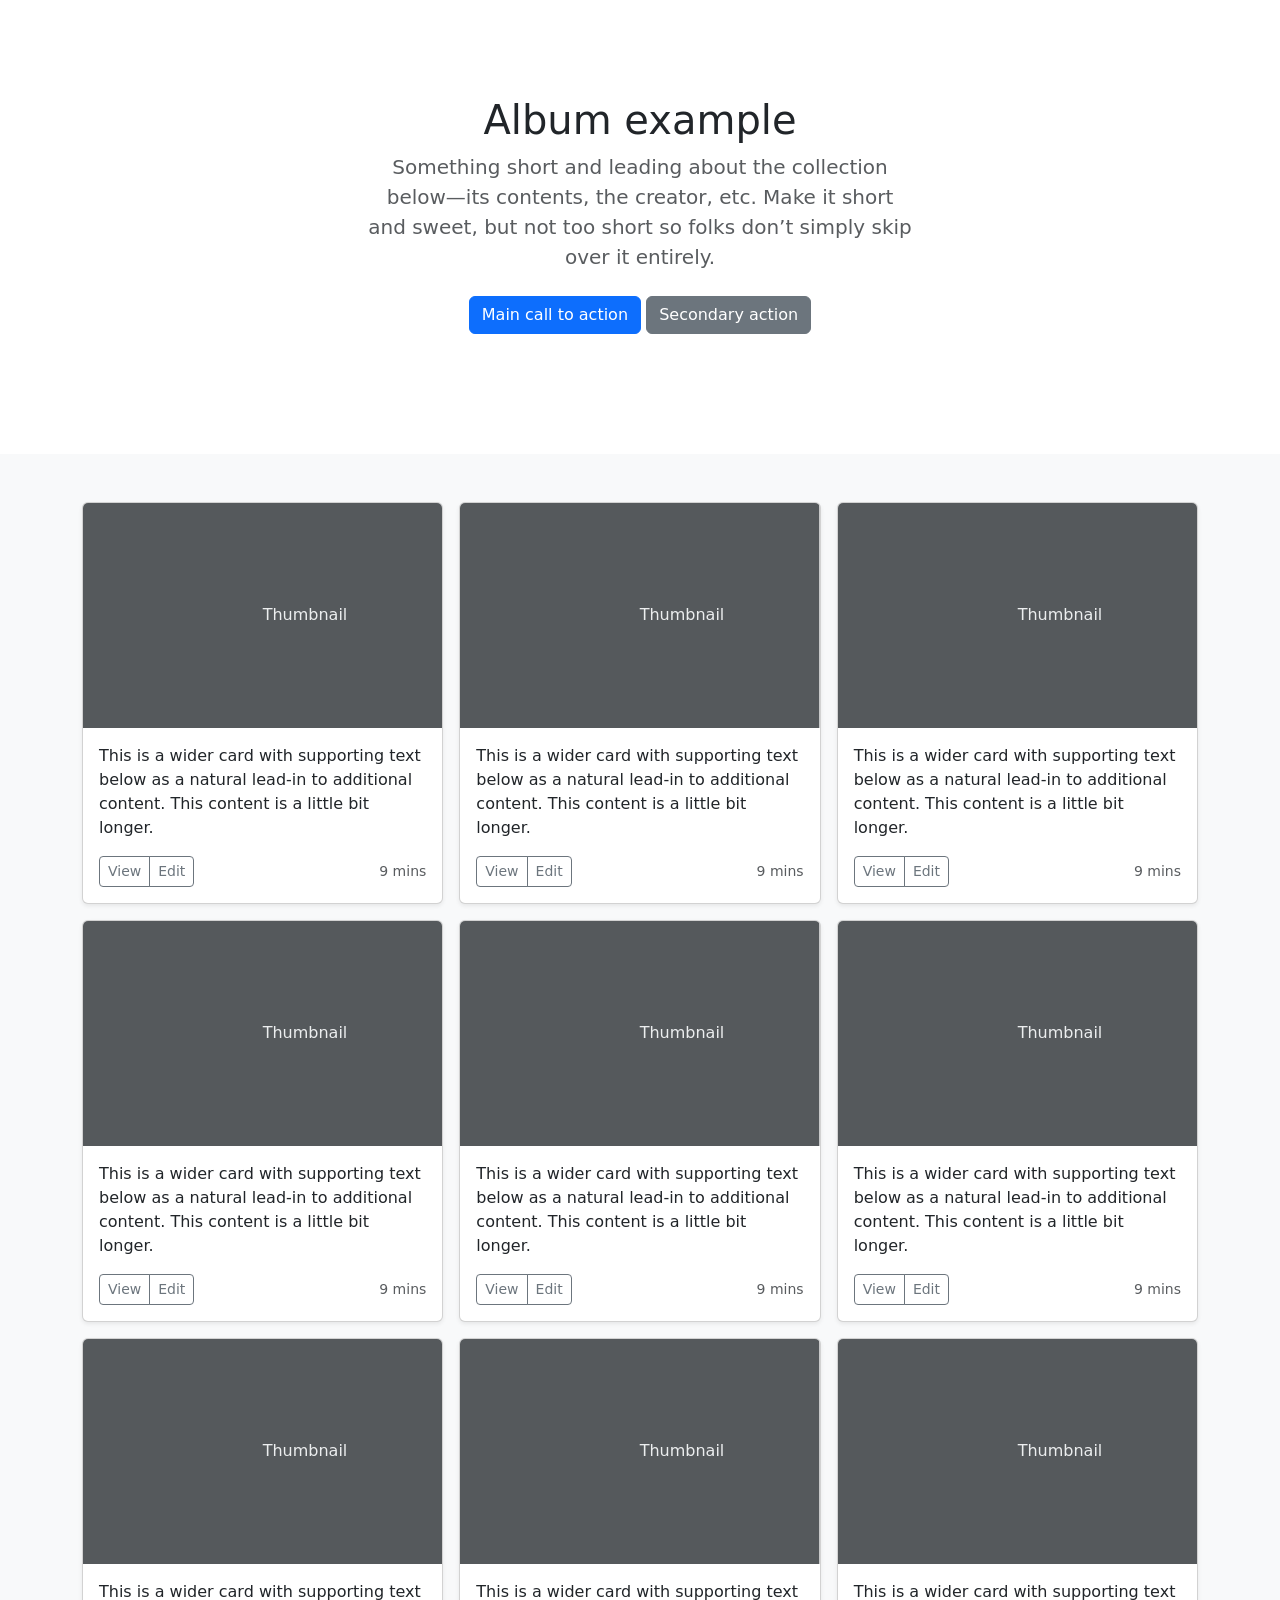
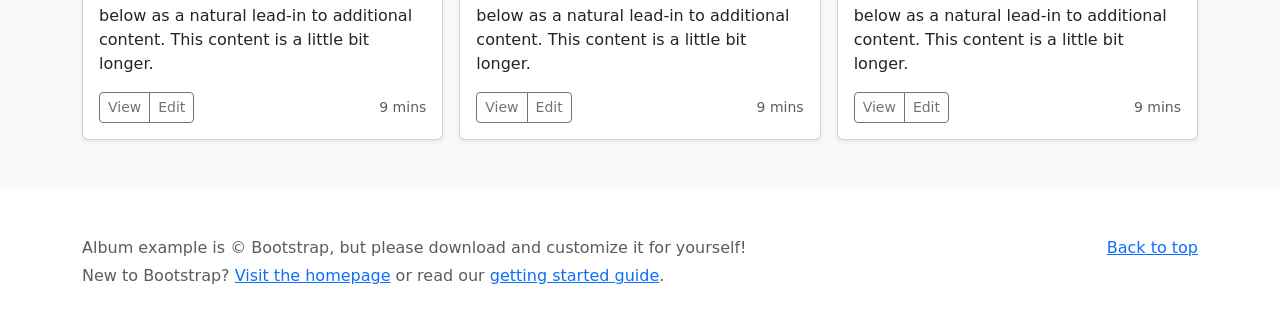
==== index.html @ 558415d6 "test bootstrap" ====
<!doctype html>
<html lang="jp">
  <head>
    <meta charset="utf-8">
    <meta name="viewport" content="width=device-width, initial-scale=1">
    <title>Bootstrap demo</title>
    <link href="https://cdn.jsdelivr.net/npm/bootstrap@5.3.3/dist/css/bootstrap.min.css" rel="stylesheet" integrity="sha384-QWTKZyjpPEjISv5WaRU9OFeRpok6YctnYmDr5pNlyT2bRjXh0JMhjY6hW+ALEwIH" crossorigin="anonymous">
  </head>
  <body>      
      <main>
      
        <section class="py-5 text-center container">
          <div class="row py-lg-5">
            <div class="col-lg-6 col-md-8 mx-auto">
              <h1 class="fw-light">Album example</h1>
              <p class="lead text-body-secondary">Something short and leading about the collection below—its contents, the creator, etc. Make it short and sweet, but not too short so folks don’t simply skip over it entirely.</p>
              <p>
                <a href="#" class="btn btn-primary my-2">Main call to action</a>
                <a href="#" class="btn btn-secondary my-2">Secondary action</a>
              </p>
            </div>
          </div>
        </section>
      
        <div class="album py-5 bg-body-tertiary">
          <div class="container">
      
            <div class="row row-cols-1 row-cols-sm-2 row-cols-md-3 g-3">
              <div class="col">
                <div class="card shadow-sm">
                  <svg class="bd-placeholder-img card-img-top" width="100%" height="225" xmlns="http://www.w3.org/2000/svg" role="img" aria-label="Placeholder: Thumbnail" preserveAspectRatio="xMidYMid slice" focusable="false"><title>Placeholder</title><rect width="100%" height="100%" fill="#55595c"/><text x="50%" y="50%" fill="#eceeef" dy=".3em">Thumbnail</text></svg>
                  <div class="card-body">
                    <p class="card-text">This is a wider card with supporting text below as a natural lead-in to additional content. This content is a little bit longer.</p>
                    <div class="d-flex justify-content-between align-items-center">
                      <div class="btn-group">
                        <button type="button" class="btn btn-sm btn-outline-secondary">View</button>
                        <button type="button" class="btn btn-sm btn-outline-secondary">Edit</button>
                      </div>
                      <small class="text-body-secondary">9 mins</small>
                    </div>
                  </div>
                </div>
              </div>
              <div class="col">
                <div class="card shadow-sm">
                  <svg class="bd-placeholder-img card-img-top" width="100%" height="225" xmlns="http://www.w3.org/2000/svg" role="img" aria-label="Placeholder: Thumbnail" preserveAspectRatio="xMidYMid slice" focusable="false"><title>Placeholder</title><rect width="100%" height="100%" fill="#55595c"/><text x="50%" y="50%" fill="#eceeef" dy=".3em">Thumbnail</text></svg>
                  <div class="card-body">
                    <p class="card-text">This is a wider card with supporting text below as a natural lead-in to additional content. This content is a little bit longer.</p>
                    <div class="d-flex justify-content-between align-items-center">
                      <div class="btn-group">
                        <button type="button" class="btn btn-sm btn-outline-secondary">View</button>
                        <button type="button" class="btn btn-sm btn-outline-secondary">Edit</button>
                      </div>
                      <small class="text-body-secondary">9 mins</small>
                    </div>
                  </div>
                </div>
              </div>
              <div class="col">
                <div class="card shadow-sm">
                  <svg class="bd-placeholder-img card-img-top" width="100%" height="225" xmlns="http://www.w3.org/2000/svg" role="img" aria-label="Placeholder: Thumbnail" preserveAspectRatio="xMidYMid slice" focusable="false"><title>Placeholder</title><rect width="100%" height="100%" fill="#55595c"/><text x="50%" y="50%" fill="#eceeef" dy=".3em">Thumbnail</text></svg>
                  <div class="card-body">
                    <p class="card-text">This is a wider card with supporting text below as a natural lead-in to additional content. This content is a little bit longer.</p>
                    <div class="d-flex justify-content-between align-items-center">
                      <div class="btn-group">
                        <button type="button" class="btn btn-sm btn-outline-secondary">View</button>
                        <button type="button" class="btn btn-sm btn-outline-secondary">Edit</button>
                      </div>
                      <small class="text-body-secondary">9 mins</small>
                    </div>
                  </div>
                </div>
              </div>
      
              <div class="col">
                <div class="card shadow-sm">
                  <svg class="bd-placeholder-img card-img-top" width="100%" height="225" xmlns="http://www.w3.org/2000/svg" role="img" aria-label="Placeholder: Thumbnail" preserveAspectRatio="xMidYMid slice" focusable="false"><title>Placeholder</title><rect width="100%" height="100%" fill="#55595c"/><text x="50%" y="50%" fill="#eceeef" dy=".3em">Thumbnail</text></svg>
                  <div class="card-body">
                    <p class="card-text">This is a wider card with supporting text below as a natural lead-in to additional content. This content is a little bit longer.</p>
                    <div class="d-flex justify-content-between align-items-center">
                      <div class="btn-group">
                        <button type="button" class="btn btn-sm btn-outline-secondary">View</button>
                        <button type="button" class="btn btn-sm btn-outline-secondary">Edit</button>
                      </div>
                      <small class="text-body-secondary">9 mins</small>
                    </div>
                  </div>
                </div>
              </div>
              <div class="col">
                <div class="card shadow-sm">
                  <svg class="bd-placeholder-img card-img-top" width="100%" height="225" xmlns="http://www.w3.org/2000/svg" role="img" aria-label="Placeholder: Thumbnail" preserveAspectRatio="xMidYMid slice" focusable="false"><title>Placeholder</title><rect width="100%" height="100%" fill="#55595c"/><text x="50%" y="50%" fill="#eceeef" dy=".3em">Thumbnail</text></svg>
                  <div class="card-body">
                    <p class="card-text">This is a wider card with supporting text below as a natural lead-in to additional content. This content is a little bit longer.</p>
                    <div class="d-flex justify-content-between align-items-center">
                      <div class="btn-group">
                        <button type="button" class="btn btn-sm btn-outline-secondary">View</button>
                        <button type="button" class="btn btn-sm btn-outline-secondary">Edit</button>
                      </div>
                      <small class="text-body-secondary">9 mins</small>
                    </div>
                  </div>
                </div>
              </div>
              <div class="col">
                <div class="card shadow-sm">
                  <svg class="bd-placeholder-img card-img-top" width="100%" height="225" xmlns="http://www.w3.org/2000/svg" role="img" aria-label="Placeholder: Thumbnail" preserveAspectRatio="xMidYMid slice" focusable="false"><title>Placeholder</title><rect width="100%" height="100%" fill="#55595c"/><text x="50%" y="50%" fill="#eceeef" dy=".3em">Thumbnail</text></svg>
                  <div class="card-body">
                    <p class="card-text">This is a wider card with supporting text below as a natural lead-in to additional content. This content is a little bit longer.</p>
                    <div class="d-flex justify-content-between align-items-center">
                      <div class="btn-group">
                        <button type="button" class="btn btn-sm btn-outline-secondary">View</button>
                        <button type="button" class="btn btn-sm btn-outline-secondary">Edit</button>
                      </div>
                      <small class="text-body-secondary">9 mins</small>
                    </div>
                  </div>
                </div>
              </div>
      
              <div class="col">
                <div class="card shadow-sm">
                  <svg class="bd-placeholder-img card-img-top" width="100%" height="225" xmlns="http://www.w3.org/2000/svg" role="img" aria-label="Placeholder: Thumbnail" preserveAspectRatio="xMidYMid slice" focusable="false"><title>Placeholder</title><rect width="100%" height="100%" fill="#55595c"/><text x="50%" y="50%" fill="#eceeef" dy=".3em">Thumbnail</text></svg>
                  <div class="card-body">
                    <p class="card-text">This is a wider card with supporting text below as a natural lead-in to additional content. This content is a little bit longer.</p>
                    <div class="d-flex justify-content-between align-items-center">
                      <div class="btn-group">
                        <button type="button" class="btn btn-sm btn-outline-secondary">View</button>
                        <button type="button" class="btn btn-sm btn-outline-secondary">Edit</button>
                      </div>
                      <small class="text-body-secondary">9 mins</small>
                    </div>
                  </div>
                </div>
              </div>
              <div class="col">
                <div class="card shadow-sm">
                  <svg class="bd-placeholder-img card-img-top" width="100%" height="225" xmlns="http://www.w3.org/2000/svg" role="img" aria-label="Placeholder: Thumbnail" preserveAspectRatio="xMidYMid slice" focusable="false"><title>Placeholder</title><rect width="100%" height="100%" fill="#55595c"/><text x="50%" y="50%" fill="#eceeef" dy=".3em">Thumbnail</text></svg>
                  <div class="card-body">
                    <p class="card-text">This is a wider card with supporting text below as a natural lead-in to additional content. This content is a little bit longer.</p>
                    <div class="d-flex justify-content-between align-items-center">
                      <div class="btn-group">
                        <button type="button" class="btn btn-sm btn-outline-secondary">View</button>
                        <button type="button" class="btn btn-sm btn-outline-secondary">Edit</button>
                      </div>
                      <small class="text-body-secondary">9 mins</small>
                    </div>
                  </div>
                </div>
              </div>
              <div class="col">
                <div class="card shadow-sm">
                  <svg class="bd-placeholder-img card-img-top" width="100%" height="225" xmlns="http://www.w3.org/2000/svg" role="img" aria-label="Placeholder: Thumbnail" preserveAspectRatio="xMidYMid slice" focusable="false"><title>Placeholder</title><rect width="100%" height="100%" fill="#55595c"/><text x="50%" y="50%" fill="#eceeef" dy=".3em">Thumbnail</text></svg>
                  <div class="card-body">
                    <p class="card-text">This is a wider card with supporting text below as a natural lead-in to additional content. This content is a little bit longer.</p>
                    <div class="d-flex justify-content-between align-items-center">
                      <div class="btn-group">
                        <button type="button" class="btn btn-sm btn-outline-secondary">View</button>
                        <button type="button" class="btn btn-sm btn-outline-secondary">Edit</button>
                      </div>
                      <small class="text-body-secondary">9 mins</small>
                    </div>
                  </div>
                </div>
              </div>
            </div>
          </div>
        </div>
      
      </main>
      
      <footer class="text-body-secondary py-5">
        <div class="container">
          <p class="float-end mb-1">
            <a href="#">Back to top</a>
          </p>
          <p class="mb-1">Album example is &copy; Bootstrap, but please download and customize it for yourself!</p>
          <p class="mb-0">New to Bootstrap? <a href="/">Visit the homepage</a> or read our <a href="/docs/5.3/getting-started/introduction/">getting started guide</a>.</p>
        </div>
      </footer>
      <script src="/docs/5.3/dist/js/bootstrap.bundle.min.js" integrity="sha384-YvpcrYf0tY3lHB60NNkmXc5s9fDVZLESaAA55NDzOxhy9GkcIdslK1eN7N6jIeHz" crossorigin="anonymous"></script>

    </body>
</html>
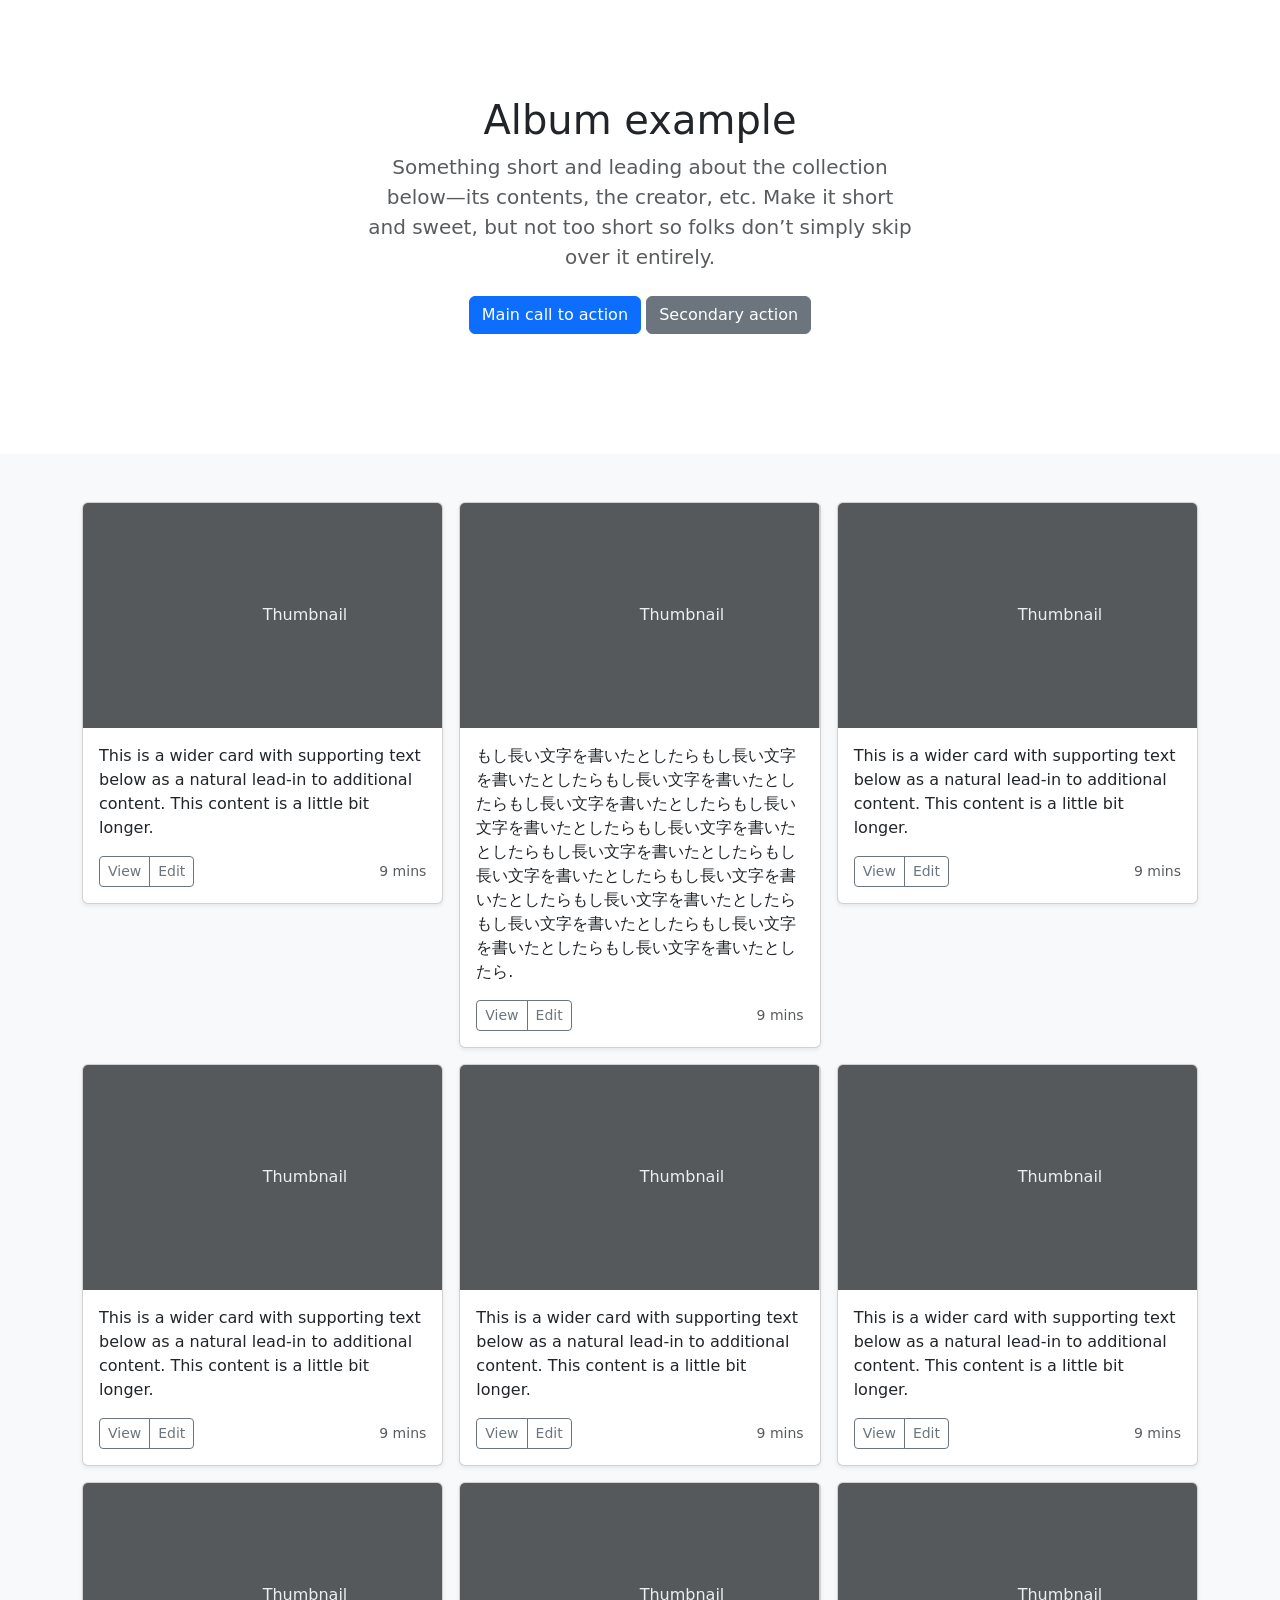
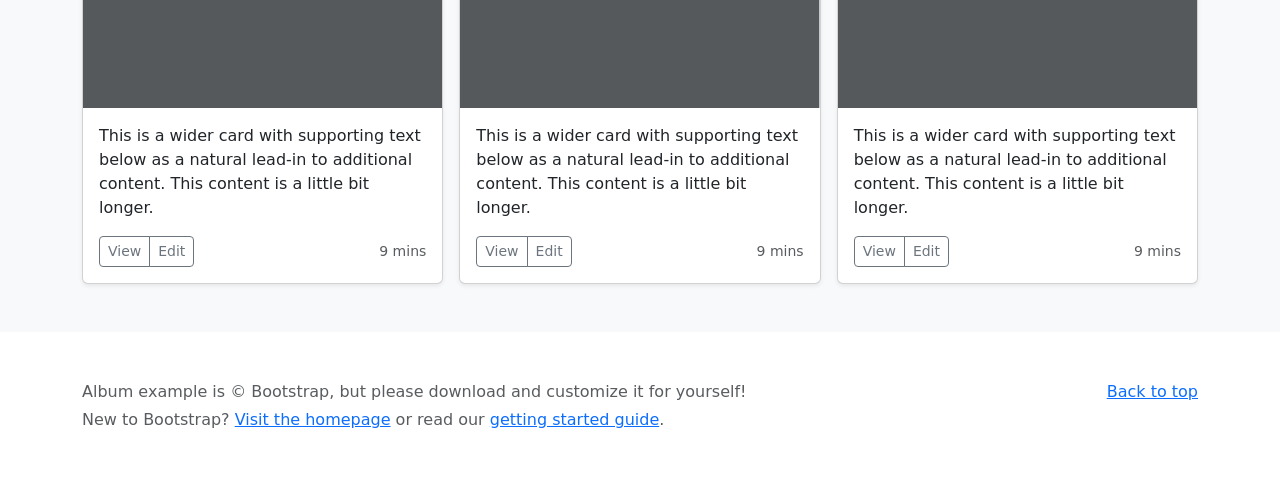
==== commit d887b59e: "test bootstrap" ====
--- a/index.html
+++ b/index.html
@@ -45,7 +45,7 @@
                 <div class="card shadow-sm">
                   <svg class="bd-placeholder-img card-img-top" width="100%" height="225" xmlns="http://www.w3.org/2000/svg" role="img" aria-label="Placeholder: Thumbnail" preserveAspectRatio="xMidYMid slice" focusable="false"><title>Placeholder</title><rect width="100%" height="100%" fill="#55595c"/><text x="50%" y="50%" fill="#eceeef" dy=".3em">Thumbnail</text></svg>
                   <div class="card-body">
-                    <p class="card-text">This is a wider card with supporting text below as a natural lead-in to additional content. This content is a little bit longer.</p>
+                    <p class="card-text">もし長い文字を書いたとしたらもし長い文字を書いたとしたらもし長い文字を書いたとしたらもし長い文字を書いたとしたらもし長い文字を書いたとしたらもし長い文字を書いたとしたらもし長い文字を書いたとしたらもし長い文字を書いたとしたらもし長い文字を書いたとしたらもし長い文字を書いたとしたらもし長い文字を書いたとしたらもし長い文字を書いたとしたらもし長い文字を書いたとしたら.</p>
                     <div class="d-flex justify-content-between align-items-center">
                       <div class="btn-group">
                         <button type="button" class="btn btn-sm btn-outline-secondary">View</button>
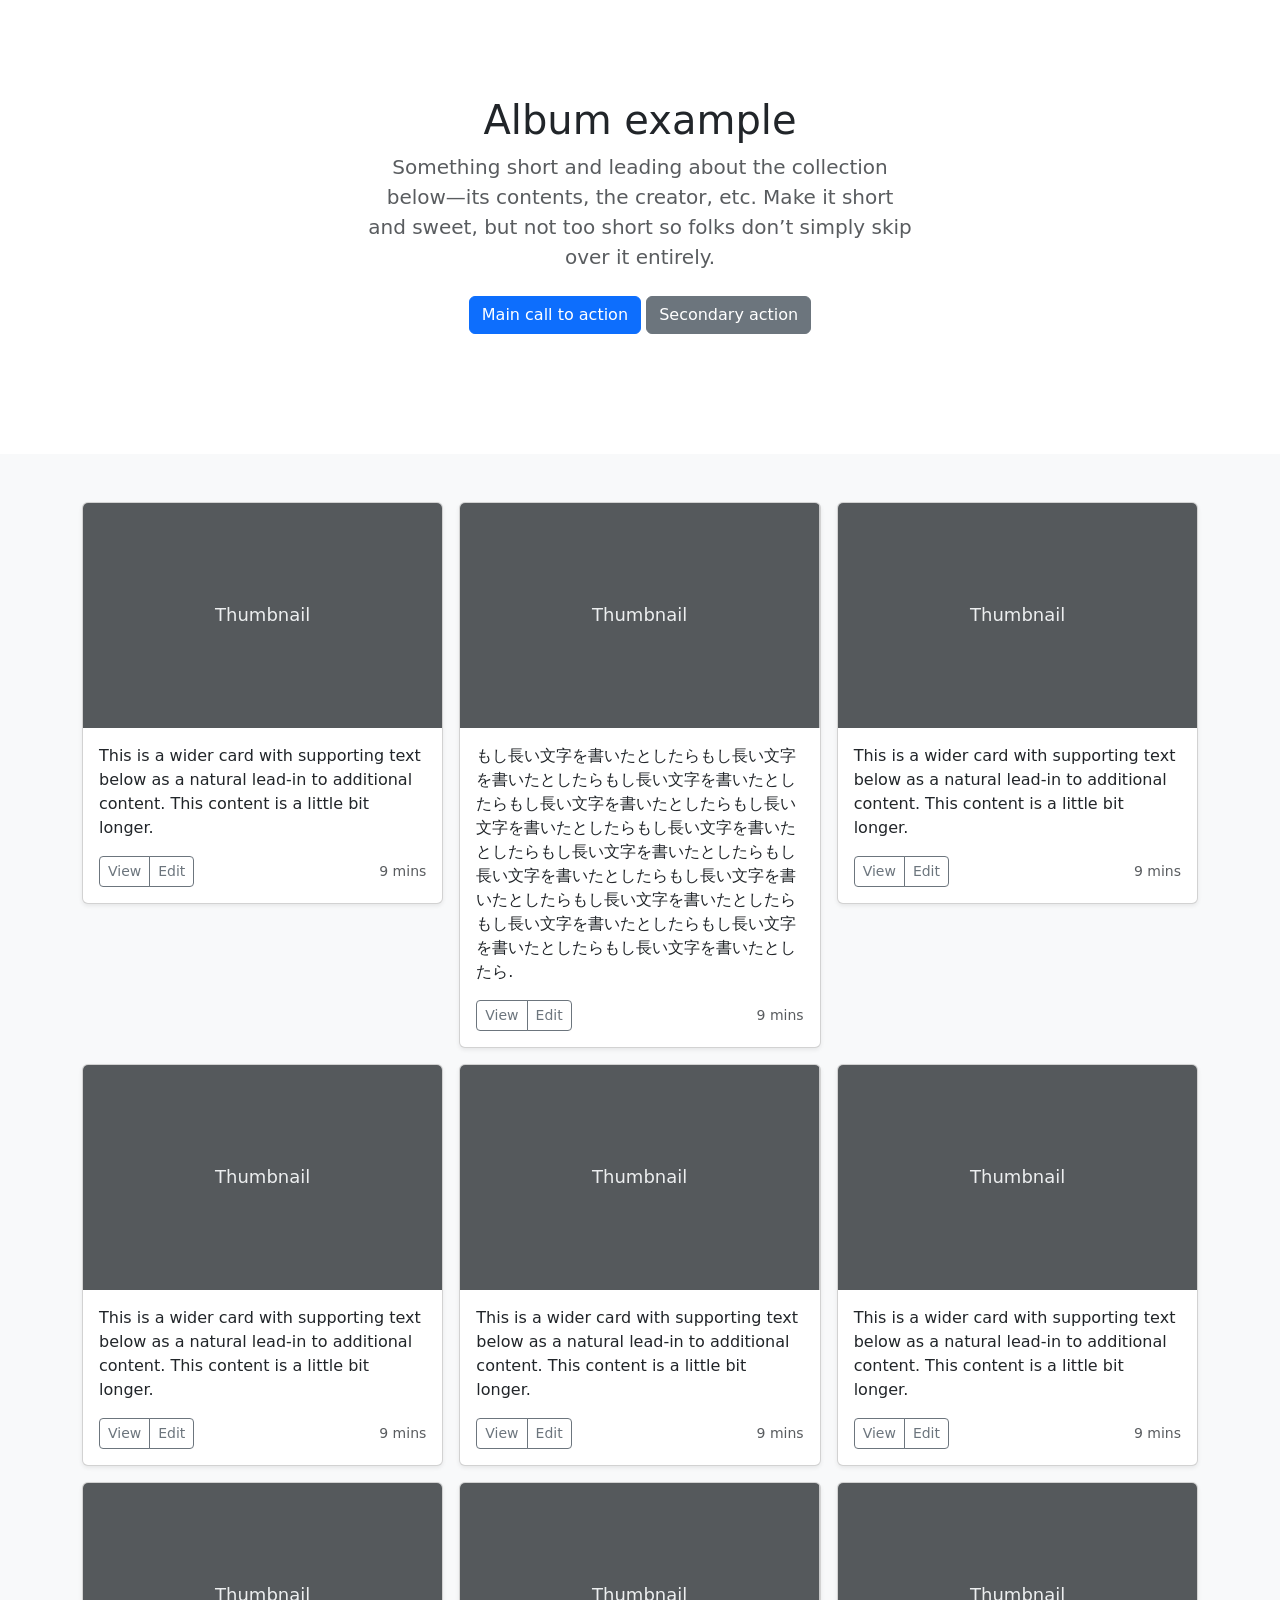
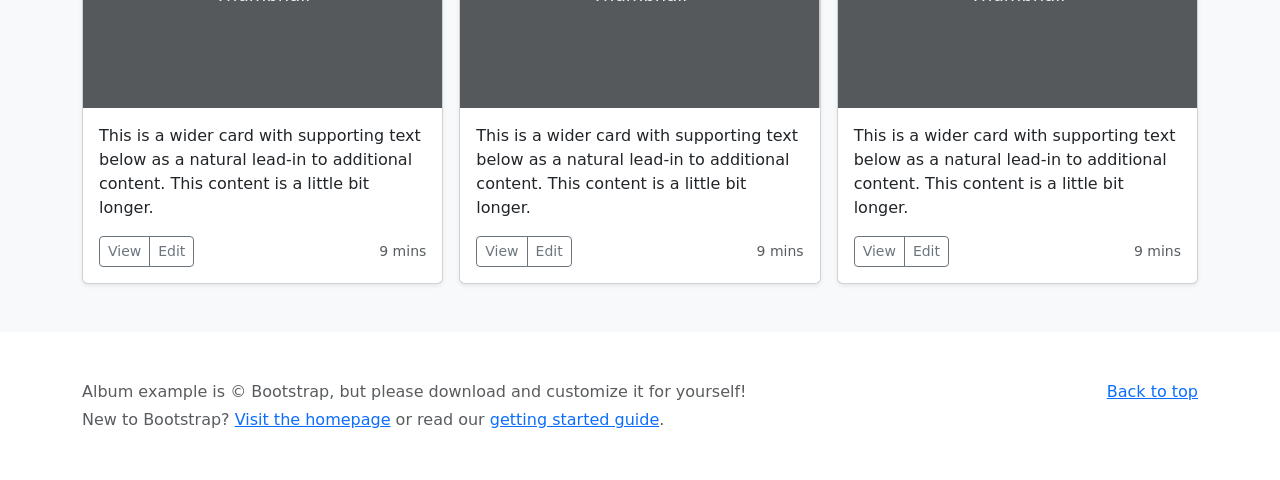
==== commit e13ac139: "test bootstrap" ====
--- a/index.html
+++ b/index.html
@@ -6,6 +6,21 @@
     <title>Bootstrap demo</title>
     <link href="https://cdn.jsdelivr.net/npm/bootstrap@5.3.3/dist/css/bootstrap.min.css" rel="stylesheet" integrity="sha384-QWTKZyjpPEjISv5WaRU9OFeRpok6YctnYmDr5pNlyT2bRjXh0JMhjY6hW+ALEwIH" crossorigin="anonymous">
   </head>
+  <style>
+    .bd-placeholder-img {
+      font-size: 1.125rem;
+      text-anchor: middle;
+      -webkit-user-select: none;
+      -moz-user-select: none;
+      user-select: none;
+    }
+
+    @media (min-width: 768px) {
+      .bd-placeholder-img-lg {
+        font-size: 3.5rem;
+      }
+    }
+  </style>
   <body>      
       <main>
       
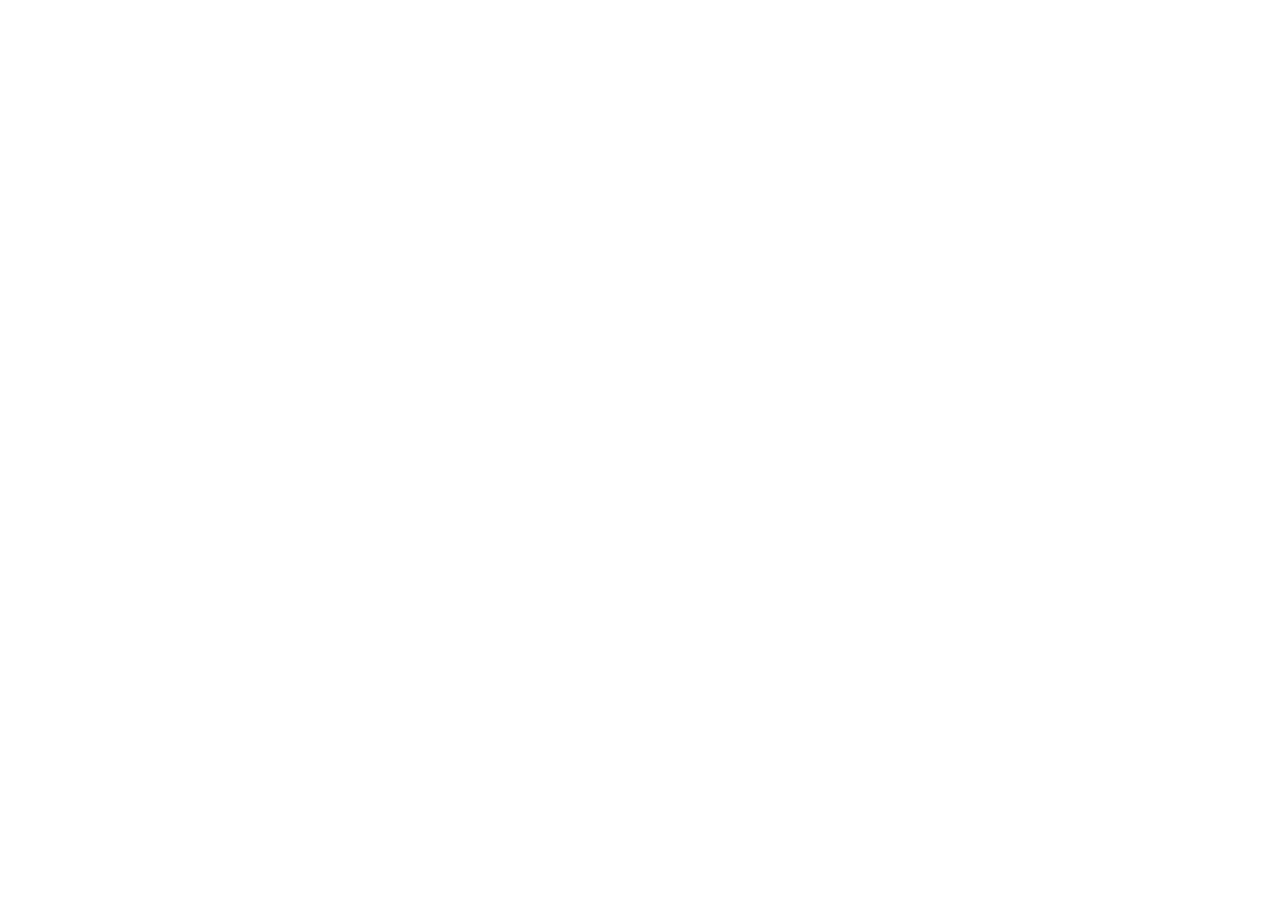
==== commit 33c1cc05: "test MDWiki" ====
--- a/index.html
+++ b/index.html
@@ -1,199 +1,239 @@
-<!doctype html>
-<html lang="jp">
-  <head>
-    <meta charset="utf-8">
-    <meta name="viewport" content="width=device-width, initial-scale=1">
-    <title>Bootstrap demo</title>
-    <link href="https://cdn.jsdelivr.net/npm/bootstrap@5.3.3/dist/css/bootstrap.min.css" rel="stylesheet" integrity="sha384-QWTKZyjpPEjISv5WaRU9OFeRpok6YctnYmDr5pNlyT2bRjXh0JMhjY6hW+ALEwIH" crossorigin="anonymous">
-  </head>
-  <style>
-    .bd-placeholder-img {
-      font-size: 1.125rem;
-      text-anchor: middle;
-      -webkit-user-select: none;
-      -moz-user-select: none;
-      user-select: none;
-    }
-
+<!DOCTYPE html>
+<html>
+<!--
+   This is MDwiki v0.7.0
+   (C) 2013 by Timo Dörr and contributors. This software is licensed
+   under the terms of the GNU GPLv3 with additional terms applied.
+   See https://github.com/Dynalon/mdwiki/blob/master/LICENSE.txt for more detail.
+   See http://github.com/Dynalon/mdwiki for a copy of the source code.
+-->
+<head>
+    <title>MDwiki</title>
+    <meta name="viewport" content="width=device-width, initial-scale=1.0">
+    <meta name="fragment" content="!">
+    <link rel="shortcut icon" type="image/x-icon" href="favicon.png" />
+    <meta charset="UTF-8">
+    <style type="text/css">
+    /* hide the main content while we assemble everything */
+    .md-hidden-load { display: none; }
+
+    .anchor-highlight {
+        font-size: 0.7em;
+        margin-left: 0.25em;
+    }
+    /* for pageContentMenu */
+    #md-page-menu {
+            position: static;
+    }
+    #md-page-menu a.active {
+        /* background-color: rgba(0, 0, 0, 0.01); */
+        font-weight: bold;
+        padding-left: 6px;
+
+    }
+    @media (min-width: 992px) {
+        #md-page-menu.affix {
+            position: fixed;
+        }
+    }
     @media (min-width: 768px) {
-      .bd-placeholder-img-lg {
-        font-size: 3.5rem;
-      }
-    }
-  </style>
-  <body>      
-      <main>
-      
-        <section class="py-5 text-center container">
-          <div class="row py-lg-5">
-            <div class="col-lg-6 col-md-8 mx-auto">
-              <h1 class="fw-light">Album example</h1>
-              <p class="lead text-body-secondary">Something short and leading about the collection below—its contents, the creator, etc. Make it short and sweet, but not too short so folks don’t simply skip over it entirely.</p>
-              <p>
-                <a href="#" class="btn btn-primary my-2">Main call to action</a>
-                <a href="#" class="btn btn-secondary my-2">Secondary action</a>
-              </p>
-            </div>
-          </div>
-        </section>
-      
-        <div class="album py-5 bg-body-tertiary">
-          <div class="container">
-      
-            <div class="row row-cols-1 row-cols-sm-2 row-cols-md-3 g-3">
-              <div class="col">
-                <div class="card shadow-sm">
-                  <svg class="bd-placeholder-img card-img-top" width="100%" height="225" xmlns="http://www.w3.org/2000/svg" role="img" aria-label="Placeholder: Thumbnail" preserveAspectRatio="xMidYMid slice" focusable="false"><title>Placeholder</title><rect width="100%" height="100%" fill="#55595c"/><text x="50%" y="50%" fill="#eceeef" dy=".3em">Thumbnail</text></svg>
-                  <div class="card-body">
-                    <p class="card-text">This is a wider card with supporting text below as a natural lead-in to additional content. This content is a little bit longer.</p>
-                    <div class="d-flex justify-content-between align-items-center">
-                      <div class="btn-group">
-                        <button type="button" class="btn btn-sm btn-outline-secondary">View</button>
-                        <button type="button" class="btn btn-sm btn-outline-secondary">Edit</button>
-                      </div>
-                      <small class="text-body-secondary">9 mins</small>
-                    </div>
-                  </div>
-                </div>
-              </div>
-              <div class="col">
-                <div class="card shadow-sm">
-                  <svg class="bd-placeholder-img card-img-top" width="100%" height="225" xmlns="http://www.w3.org/2000/svg" role="img" aria-label="Placeholder: Thumbnail" preserveAspectRatio="xMidYMid slice" focusable="false"><title>Placeholder</title><rect width="100%" height="100%" fill="#55595c"/><text x="50%" y="50%" fill="#eceeef" dy=".3em">Thumbnail</text></svg>
-                  <div class="card-body">
-                    <p class="card-text">もし長い文字を書いたとしたらもし長い文字を書いたとしたらもし長い文字を書いたとしたらもし長い文字を書いたとしたらもし長い文字を書いたとしたらもし長い文字を書いたとしたらもし長い文字を書いたとしたらもし長い文字を書いたとしたらもし長い文字を書いたとしたらもし長い文字を書いたとしたらもし長い文字を書いたとしたらもし長い文字を書いたとしたらもし長い文字を書いたとしたら.</p>
-                    <div class="d-flex justify-content-between align-items-center">
-                      <div class="btn-group">
-                        <button type="button" class="btn btn-sm btn-outline-secondary">View</button>
-                        <button type="button" class="btn btn-sm btn-outline-secondary">Edit</button>
-                      </div>
-                      <small class="text-body-secondary">9 mins</small>
-                    </div>
-                  </div>
-                </div>
-              </div>
-              <div class="col">
-                <div class="card shadow-sm">
-                  <svg class="bd-placeholder-img card-img-top" width="100%" height="225" xmlns="http://www.w3.org/2000/svg" role="img" aria-label="Placeholder: Thumbnail" preserveAspectRatio="xMidYMid slice" focusable="false"><title>Placeholder</title><rect width="100%" height="100%" fill="#55595c"/><text x="50%" y="50%" fill="#eceeef" dy=".3em">Thumbnail</text></svg>
-                  <div class="card-body">
-                    <p class="card-text">This is a wider card with supporting text below as a natural lead-in to additional content. This content is a little bit longer.</p>
-                    <div class="d-flex justify-content-between align-items-center">
-                      <div class="btn-group">
-                        <button type="button" class="btn btn-sm btn-outline-secondary">View</button>
-                        <button type="button" class="btn btn-sm btn-outline-secondary">Edit</button>
-                      </div>
-                      <small class="text-body-secondary">9 mins</small>
-                    </div>
-                  </div>
-                </div>
-              </div>
-      
-              <div class="col">
-                <div class="card shadow-sm">
-                  <svg class="bd-placeholder-img card-img-top" width="100%" height="225" xmlns="http://www.w3.org/2000/svg" role="img" aria-label="Placeholder: Thumbnail" preserveAspectRatio="xMidYMid slice" focusable="false"><title>Placeholder</title><rect width="100%" height="100%" fill="#55595c"/><text x="50%" y="50%" fill="#eceeef" dy=".3em">Thumbnail</text></svg>
-                  <div class="card-body">
-                    <p class="card-text">This is a wider card with supporting text below as a natural lead-in to additional content. This content is a little bit longer.</p>
-                    <div class="d-flex justify-content-between align-items-center">
-                      <div class="btn-group">
-                        <button type="button" class="btn btn-sm btn-outline-secondary">View</button>
-                        <button type="button" class="btn btn-sm btn-outline-secondary">Edit</button>
-                      </div>
-                      <small class="text-body-secondary">9 mins</small>
-                    </div>
-                  </div>
-                </div>
-              </div>
-              <div class="col">
-                <div class="card shadow-sm">
-                  <svg class="bd-placeholder-img card-img-top" width="100%" height="225" xmlns="http://www.w3.org/2000/svg" role="img" aria-label="Placeholder: Thumbnail" preserveAspectRatio="xMidYMid slice" focusable="false"><title>Placeholder</title><rect width="100%" height="100%" fill="#55595c"/><text x="50%" y="50%" fill="#eceeef" dy=".3em">Thumbnail</text></svg>
-                  <div class="card-body">
-                    <p class="card-text">This is a wider card with supporting text below as a natural lead-in to additional content. This content is a little bit longer.</p>
-                    <div class="d-flex justify-content-between align-items-center">
-                      <div class="btn-group">
-                        <button type="button" class="btn btn-sm btn-outline-secondary">View</button>
-                        <button type="button" class="btn btn-sm btn-outline-secondary">Edit</button>
-                      </div>
-                      <small class="text-body-secondary">9 mins</small>
-                    </div>
-                  </div>
-                </div>
-              </div>
-              <div class="col">
-                <div class="card shadow-sm">
-                  <svg class="bd-placeholder-img card-img-top" width="100%" height="225" xmlns="http://www.w3.org/2000/svg" role="img" aria-label="Placeholder: Thumbnail" preserveAspectRatio="xMidYMid slice" focusable="false"><title>Placeholder</title><rect width="100%" height="100%" fill="#55595c"/><text x="50%" y="50%" fill="#eceeef" dy=".3em">Thumbnail</text></svg>
-                  <div class="card-body">
-                    <p class="card-text">This is a wider card with supporting text below as a natural lead-in to additional content. This content is a little bit longer.</p>
-                    <div class="d-flex justify-content-between align-items-center">
-                      <div class="btn-group">
-                        <button type="button" class="btn btn-sm btn-outline-secondary">View</button>
-                        <button type="button" class="btn btn-sm btn-outline-secondary">Edit</button>
-                      </div>
-                      <small class="text-body-secondary">9 mins</small>
-                    </div>
-                  </div>
-                </div>
-              </div>
-      
-              <div class="col">
-                <div class="card shadow-sm">
-                  <svg class="bd-placeholder-img card-img-top" width="100%" height="225" xmlns="http://www.w3.org/2000/svg" role="img" aria-label="Placeholder: Thumbnail" preserveAspectRatio="xMidYMid slice" focusable="false"><title>Placeholder</title><rect width="100%" height="100%" fill="#55595c"/><text x="50%" y="50%" fill="#eceeef" dy=".3em">Thumbnail</text></svg>
-                  <div class="card-body">
-                    <p class="card-text">This is a wider card with supporting text below as a natural lead-in to additional content. This content is a little bit longer.</p>
-                    <div class="d-flex justify-content-between align-items-center">
-                      <div class="btn-group">
-                        <button type="button" class="btn btn-sm btn-outline-secondary">View</button>
-                        <button type="button" class="btn btn-sm btn-outline-secondary">Edit</button>
-                      </div>
-                      <small class="text-body-secondary">9 mins</small>
-                    </div>
-                  </div>
-                </div>
-              </div>
-              <div class="col">
-                <div class="card shadow-sm">
-                  <svg class="bd-placeholder-img card-img-top" width="100%" height="225" xmlns="http://www.w3.org/2000/svg" role="img" aria-label="Placeholder: Thumbnail" preserveAspectRatio="xMidYMid slice" focusable="false"><title>Placeholder</title><rect width="100%" height="100%" fill="#55595c"/><text x="50%" y="50%" fill="#eceeef" dy=".3em">Thumbnail</text></svg>
-                  <div class="card-body">
-                    <p class="card-text">This is a wider card with supporting text below as a natural lead-in to additional content. This content is a little bit longer.</p>
-                    <div class="d-flex justify-content-between align-items-center">
-                      <div class="btn-group">
-                        <button type="button" class="btn btn-sm btn-outline-secondary">View</button>
-                        <button type="button" class="btn btn-sm btn-outline-secondary">Edit</button>
-                      </div>
-                      <small class="text-body-secondary">9 mins</small>
-                    </div>
-                  </div>
-                </div>
-              </div>
-              <div class="col">
-                <div class="card shadow-sm">
-                  <svg class="bd-placeholder-img card-img-top" width="100%" height="225" xmlns="http://www.w3.org/2000/svg" role="img" aria-label="Placeholder: Thumbnail" preserveAspectRatio="xMidYMid slice" focusable="false"><title>Placeholder</title><rect width="100%" height="100%" fill="#55595c"/><text x="50%" y="50%" fill="#eceeef" dy=".3em">Thumbnail</text></svg>
-                  <div class="card-body">
-                    <p class="card-text">This is a wider card with supporting text below as a natural lead-in to additional content. This content is a little bit longer.</p>
-                    <div class="d-flex justify-content-between align-items-center">
-                      <div class="btn-group">
-                        <button type="button" class="btn btn-sm btn-outline-secondary">View</button>
-                        <button type="button" class="btn btn-sm btn-outline-secondary">Edit</button>
-                      </div>
-                      <small class="text-body-secondary">9 mins</small>
-                    </div>
-                  </div>
-                </div>
-              </div>
-            </div>
-          </div>
-        </div>
-      
-      </main>
-      
-      <footer class="text-body-secondary py-5">
-        <div class="container">
-          <p class="float-end mb-1">
-            <a href="#">Back to top</a>
-          </p>
-          <p class="mb-1">Album example is &copy; Bootstrap, but please download and customize it for yourself!</p>
-          <p class="mb-0">New to Bootstrap? <a href="/">Visit the homepage</a> or read our <a href="/docs/5.3/getting-started/introduction/">getting started guide</a>.</p>
-        </div>
-      </footer>
-      <script src="/docs/5.3/dist/js/bootstrap.bundle.min.js" integrity="sha384-YvpcrYf0tY3lHB60NNkmXc5s9fDVZLESaAA55NDzOxhy9GkcIdslK1eN7N6jIeHz" crossorigin="anonymous"></script>
-
-    </body>
-</html>+        .md-float-left .col-sm-8, .md-float-right .col-sm-8 {
+            max-width: 66.67%;
+        }
+        .md-float-left .col-sm-4, .md-float-right .col-sm-4  {
+            max-width: 33.33%;
+        }
+        .md-float-left .col-sm-2, .md-float-right .col-sm-2 {
+            max-width: 16.67%;
+        }
+
+    }
+    @media (max-width: 992px) {
+        a.forkmeongithub {
+            display: none;
+        }
+    }
+    @media (max-width: 768px) {
+        /* don't use floating for smaller screens */
+        .md-float-left .col-sm-8, .md-float-left .col-sm-4, .md-float-left .col-sm-2 {
+            width: 100%;
+            max-width: !important;
+            min-width: 100%;
+        }
+        .md-float-right .col-sm-8, .md-float-right .col-sm-4, .md-float-right .col-sm-2 {
+            width: 100%;
+            max-width: !important;
+            min-width: 100%;
+        }
+    }
+
+    .md-floatenv .md-text {
+        /* md-text is not of md-col-* but needs the spacing */
+        margin-left: 15px;
+        margin-right: 15px;
+    }
+
+    /* float images */
+    .md-float-left .col-sm-8, .md-float-left .col-sm-4, .md-float-left .col-sm-2 {
+        width: auto;
+    }
+    .md-float-right .col-sm-8, .md-float-right .col-sm-4, .md-float-right .col-sm-2 {
+        float: right !important;
+        width: auto;
+    }
+    #md-all .md-copyright-footer {
+        background-color: !important;
+        font-size: smaller;
+        padding: 1em;
+    }
+    </style>
+
+<!-- START extlib/css/bootstrap-3.0.0.min.css -->
+<style id="style:extlib/css/bootstrap-3.0.0.min.css">/*!
+ * Bootstrap v3.0.0
+ *
+ * Copyright 2013 Twitter, Inc
+ * Licensed under the Apache License v2.0
+ * http://www.apache.org/licenses/LICENSE-2.0
+ *
+ * Designed and built with all the love in the world by @mdo and @fat.
+ *//*! normalize.css v2.1.0 | MIT License | git.io/normalize */article,aside,details,figcaption,figure,footer,header,hgroup,main,nav,section,summary{display:block}audio,canvas,video{display:inline-block}audio:not([controls]){display:none;height:0}[hidden]{display:none}html{font-family:sans-serif;-webkit-text-size-adjust:100%;-ms-text-size-adjust:100%}body{margin:0}a:focus{outline:thin dotted}a:active,a:hover{outline:0}h1{margin:.67em 0;font-size:2em}abbr[title]{border-bottom:1px dotted}b,strong{font-weight:bold}dfn{font-style:italic}hr{height:0;-moz-box-sizing:content-box;box-sizing:content-box}mark{color:#000;background:#ff0}code,kbd,pre,samp{font-family:monospace,serif;font-size:1em}pre{white-space:pre-wrap}q{quotes:"\201C" "\201D" "\2018" "\2019"}small{font-size:80%}sub,sup{position:relative;font-size:75%;line-height:0;vertical-align:baseline}sup{top:-0.5em}sub{bottom:-0.25em}img{border:0}svg:not(:root){overflow:hidden}figure{margin:0}fieldset{padding:.35em .625em .75em;margin:0 2px;border:1px solid #c0c0c0}legend{padding:0;border:0}button,input,select,textarea{margin:0;font-family:inherit;font-size:100%}button,input{line-height:normal}button,select{text-transform:none}button,html input[type="button"],input[type="reset"],input[type="submit"]{cursor:pointer;-webkit-appearance:button}button[disabled],html input[disabled]{cursor:default}input[type="checkbox"],input[type="radio"]{padding:0;box-sizing:border-box}input[type="search"]{-webkit-box-sizing:content-box;-moz-box-sizing:content-box;box-sizing:content-box;-webkit-appearance:textfield}input[type="search"]::-webkit-search-cancel-button,input[type="search"]::-webkit-search-decoration{-webkit-appearance:none}button::-moz-focus-inner,input::-moz-focus-inner{padding:0;border:0}textarea{overflow:auto;vertical-align:top}table{border-collapse:collapse;border-spacing:0}@media print{*{color:#000!important;text-shadow:none!important;background:transparent!important;box-shadow:none!important}a,a:visited{text-decoration:underline}a[href]:after{content:" (" attr(href) ")"}abbr[title]:after{content:" (" attr(title) ")"}.ir a:after,a[href^="javascript:"]:after,a[href^="#"]:after{content:""}pre,blockquote{border:1px solid #999;page-break-inside:avoid}thead{display:table-header-group}tr,img{page-break-inside:avoid}img{max-width:100%!important}@page{margin:2cm .5cm}p,h2,h3{orphans:3;widows:3}h2,h3{page-break-after:avoid}.navbar{display:none}.table td,.table th{background-color:#fff!important}.btn>.caret,.dropup>.btn>.caret{border-top-color:#000!important}.label{border:1px solid #000}.table{border-collapse:collapse!important}.table-bordered th,.table-bordered td{border:1px solid #ddd!important}}*,*:before,*:after{-webkit-box-sizing:border-box;-moz-box-sizing:border-box;box-sizing:border-box}html{font-size:62.5%;-webkit-tap-highlight-color:rgba(0,0,0,0)}body{font-family:"Helvetica Neue",Helvetica,Arial,sans-serif;font-size:14px;line-height:1.428571429;color:#333;background-color:#fff}input,button,select,textarea{font-family:inherit;font-size:inherit;line-height:inherit}button,input,select[multiple],textarea{background-image:none}a{color:#428bca;text-decoration:none}a:hover,a:focus{color:#2a6496;text-decoration:underline}a:focus{outline:thin dotted #333;outline:5px auto -webkit-focus-ring-color;outline-offset:-2px}img{vertical-align:middle}.img-responsive{display:block;height:auto;max-width:100%}.img-rounded{border-radius:6px}.img-thumbnail{display:inline-block;height:auto;max-width:100%;padding:4px;line-height:1.428571429;background-color:#fff;border:1px solid #ddd;border-radius:4px;-webkit-transition:all .2s ease-in-out;transition:all .2s ease-in-out}.img-circle{border-radius:50%}hr{margin-top:20px;margin-bottom:20px;border:0;border-top:1px solid #eee}.sr-only{position:absolute;width:1px;height:1px;padding:0;margin:-1px;overflow:hidden;clip:rect(0 0 0 0);border:0}p{margin:0 0 10px}.lead{margin-bottom:20px;font-size:16.099999999999998px;font-weight:200;line-height:1.4}@media(min-width:768px){.lead{font-size:21px}}small{font-size:85%}cite{font-style:normal}.text-muted{color:#999}.text-primary{color:#428bca}.text-warning{color:#c09853}.text-danger{color:#b94a48}.text-success{color:#468847}.text-info{color:#3a87ad}.text-left{text-align:left}.text-right{text-align:right}.text-center{text-align:center}h1,h2,h3,h4,h5,h6,.h1,.h2,.h3,.h4,.h5,.h6{font-family:"Helvetica Neue",Helvetica,Arial,sans-serif;font-weight:500;line-height:1.1}h1 small,h2 small,h3 small,h4 small,h5 small,h6 small,.h1 small,.h2 small,.h3 small,.h4 small,.h5 small,.h6 small{font-weight:normal;line-height:1;color:#999}h1,h2,h3{margin-top:20px;margin-bottom:10px}h4,h5,h6{margin-top:10px;margin-bottom:10px}h1,.h1{font-size:36px}h2,.h2{font-size:30px}h3,.h3{font-size:24px}h4,.h4{font-size:18px}h5,.h5{font-size:14px}h6,.h6{font-size:12px}h1 small,.h1 small{font-size:24px}h2 small,.h2 small{font-size:18px}h3 small,.h3 small,h4 small,.h4 small{font-size:14px}.page-header{padding-bottom:9px;margin:40px 0 20px;border-bottom:1px solid #eee}ul,ol{margin-top:0;margin-bottom:10px}ul ul,ol ul,ul ol,ol ol{margin-bottom:0}.list-unstyled{padding-left:0;list-style:none}.list-inline{padding-left:0;list-style:none}.list-inline>li{display:inline-block;padding-right:5px;padding-left:5px}dl{margin-bottom:20px}dt,dd{line-height:1.428571429}dt{font-weight:bold}dd{margin-left:0}@media(min-width:768px){.dl-horizontal dt{float:left;width:160px;overflow:hidden;clear:left;text-align:right;text-overflow:ellipsis;white-space:nowrap}.dl-horizontal dd{margin-left:180px}.dl-horizontal dd:before,.dl-horizontal dd:after{display:table;content:" "}.dl-horizontal dd:after{clear:both}.dl-horizontal dd:before,.dl-horizontal dd:after{display:table;content:" "}.dl-horizontal dd:after{clear:both}}abbr[title],abbr[data-original-title]{cursor:help;border-bottom:1px dotted #999}abbr.initialism{font-size:90%;text-transform:uppercase}blockquote{padding:10px 20px;margin:0 0 20px;border-left:5px solid #eee}blockquote p{font-size:17.5px;font-weight:300;line-height:1.25}blockquote p:last-child{margin-bottom:0}blockquote small{display:block;line-height:1.428571429;color:#999}blockquote small:before{content:'\2014 \00A0'}blockquote.pull-right{padding-right:15px;padding-left:0;border-right:5px solid #eee;border-left:0}blockquote.pull-right p,blockquote.pull-right small{text-align:right}blockquote.pull-right small:before{content:''}blockquote.pull-right small:after{content:'\00A0 \2014'}q:before,q:after,blockquote:before,blockquote:after{content:""}address{display:block;margin-bottom:20px;font-style:normal;line-height:1.428571429}code,pre{font-family:Monaco,Menlo,Consolas,"Courier New",monospace}code{padding:2px 4px;font-size:90%;color:#c7254e;white-space:nowrap;background-color:#f9f2f4;border-radius:4px}pre{display:block;padding:9.5px;margin:0 0 10px;font-size:13px;line-height:1.428571429;color:#333;word-break:break-all;word-wrap:break-word;background-color:#f5f5f5;border:1px solid #ccc;border-radius:4px}pre.prettyprint{margin-bottom:20px}pre code{padding:0;font-size:inherit;color:inherit;white-space:pre-wrap;background-color:transparent;border:0}.pre-scrollable{max-height:340px;overflow-y:scroll}.container{padding-right:15px;padding-left:15px;margin-right:auto;margin-left:auto}.container:before,.container:after{display:table;content:" "}.container:after{clear:both}.container:before,.container:after{display:table;content:" "}.container:after{clear:both}.row{margin-right:-15px;margin-left:-15px}.row:before,.row:after{display:table;content:" "}.row:after{clear:both}.row:before,.row:after{display:table;content:" "}.row:after{clear:both}.col-xs-1,.col-xs-2,.col-xs-3,.col-xs-4,.col-xs-5,.col-xs-6,.col-xs-7,.col-xs-8,.col-xs-9,.col-xs-10,.col-xs-11,.col-xs-12,.col-sm-1,.col-sm-2,.col-sm-3,.col-sm-4,.col-sm-5,.col-sm-6,.col-sm-7,.col-sm-8,.col-sm-9,.col-sm-10,.col-sm-11,.col-sm-12,.col-md-1,.col-md-2,.col-md-3,.col-md-4,.col-md-5,.col-md-6,.col-md-7,.col-md-8,.col-md-9,.col-md-10,.col-md-11,.col-md-12,.col-lg-1,.col-lg-2,.col-lg-3,.col-lg-4,.col-lg-5,.col-lg-6,.col-lg-7,.col-lg-8,.col-lg-9,.col-lg-10,.col-lg-11,.col-lg-12{position:relative;min-height:1px;padding-right:15px;padding-left:15px}.col-xs-1,.col-xs-2,.col-xs-3,.col-xs-4,.col-xs-5,.col-xs-6,.col-xs-7,.col-xs-8,.col-xs-9,.col-xs-10,.col-xs-11{float:left}.col-xs-1{width:8.333333333333332%}.col-xs-2{width:16.666666666666664%}.col-xs-3{width:25%}.col-xs-4{width:33.33333333333333%}.col-xs-5{width:41.66666666666667%}.col-xs-6{width:50%}.col-xs-7{width:58.333333333333336%}.col-xs-8{width:66.66666666666666%}.col-xs-9{width:75%}.col-xs-10{width:83.33333333333334%}.col-xs-11{width:91.66666666666666%}.col-xs-12{width:100%}@media(min-width:768px){.container{max-width:750px}.col-sm-1,.col-sm-2,.col-sm-3,.col-sm-4,.col-sm-5,.col-sm-6,.col-sm-7,.col-sm-8,.col-sm-9,.col-sm-10,.col-sm-11{float:left}.col-sm-1{width:8.333333333333332%}.col-sm-2{width:16.666666666666664%}.col-sm-3{width:25%}.col-sm-4{width:33.33333333333333%}.col-sm-5{width:41.66666666666667%}.col-sm-6{width:50%}.col-sm-7{width:58.333333333333336%}.col-sm-8{width:66.66666666666666%}.col-sm-9{width:75%}.col-sm-10{width:83.33333333333334%}.col-sm-11{width:91.66666666666666%}.col-sm-12{width:100%}.col-sm-push-1{left:8.333333333333332%}.col-sm-push-2{left:16.666666666666664%}.col-sm-push-3{left:25%}.col-sm-push-4{left:33.33333333333333%}.col-sm-push-5{left:41.66666666666667%}.col-sm-push-6{left:50%}.col-sm-push-7{left:58.333333333333336%}.col-sm-push-8{left:66.66666666666666%}.col-sm-push-9{left:75%}.col-sm-push-10{left:83.33333333333334%}.col-sm-push-11{left:91.66666666666666%}.col-sm-pull-1{right:8.333333333333332%}.col-sm-pull-2{right:16.666666666666664%}.col-sm-pull-3{right:25%}.col-sm-pull-4{right:33.33333333333333%}.col-sm-pull-5{right:41.66666666666667%}.col-sm-pull-6{right:50%}.col-sm-pull-7{right:58.333333333333336%}.col-sm-pull-8{right:66.66666666666666%}.col-sm-pull-9{right:75%}.col-sm-pull-10{right:83.33333333333334%}.col-sm-pull-11{right:91.66666666666666%}.col-sm-offset-1{margin-left:8.333333333333332%}.col-sm-offset-2{margin-left:16.666666666666664%}.col-sm-offset-3{margin-left:25%}.col-sm-offset-4{margin-left:33.33333333333333%}.col-sm-offset-5{margin-left:41.66666666666667%}.col-sm-offset-6{margin-left:50%}.col-sm-offset-7{margin-left:58.333333333333336%}.col-sm-offset-8{margin-left:66.66666666666666%}.col-sm-offset-9{margin-left:75%}.col-sm-offset-10{margin-left:83.33333333333334%}.col-sm-offset-11{margin-left:91.66666666666666%}}@media(min-width:992px){.container{max-width:970px}.col-md-1,.col-md-2,.col-md-3,.col-md-4,.col-md-5,.col-md-6,.col-md-7,.col-md-8,.col-md-9,.col-md-10,.col-md-11{float:left}.col-md-1{width:8.333333333333332%}.col-md-2{width:16.666666666666664%}.col-md-3{width:25%}.col-md-4{width:33.33333333333333%}.col-md-5{width:41.66666666666667%}.col-md-6{width:50%}.col-md-7{width:58.333333333333336%}.col-md-8{width:66.66666666666666%}.col-md-9{width:75%}.col-md-10{width:83.33333333333334%}.col-md-11{width:91.66666666666666%}.col-md-12{width:100%}.col-md-push-0{left:auto}.col-md-push-1{left:8.333333333333332%}.col-md-push-2{left:16.666666666666664%}.col-md-push-3{left:25%}.col-md-push-4{left:33.33333333333333%}.col-md-push-5{left:41.66666666666667%}.col-md-push-6{left:50%}.col-md-push-7{left:58.333333333333336%}.col-md-push-8{left:66.66666666666666%}.col-md-push-9{left:75%}.col-md-push-10{left:83.33333333333334%}.col-md-push-11{left:91.66666666666666%}.col-md-pull-0{right:auto}.col-md-pull-1{right:8.333333333333332%}.col-md-pull-2{right:16.666666666666664%}.col-md-pull-3{right:25%}.col-md-pull-4{right:33.33333333333333%}.col-md-pull-5{right:41.66666666666667%}.col-md-pull-6{right:50%}.col-md-pull-7{right:58.333333333333336%}.col-md-pull-8{right:66.66666666666666%}.col-md-pull-9{right:75%}.col-md-pull-10{right:83.33333333333334%}.col-md-pull-11{right:91.66666666666666%}.col-md-offset-0{margin-left:0}.col-md-offset-1{margin-left:8.333333333333332%}.col-md-offset-2{margin-left:16.666666666666664%}.col-md-offset-3{margin-left:25%}.col-md-offset-4{margin-left:33.33333333333333%}.col-md-offset-5{margin-left:41.66666666666667%}.col-md-offset-6{margin-left:50%}.col-md-offset-7{margin-left:58.333333333333336%}.col-md-offset-8{margin-left:66.66666666666666%}.col-md-offset-9{margin-left:75%}.col-md-offset-10{margin-left:83.33333333333334%}.col-md-offset-11{margin-left:91.66666666666666%}}@media(min-width:1200px){.container{max-width:1170px}.col-lg-1,.col-lg-2,.col-lg-3,.col-lg-4,.col-lg-5,.col-lg-6,.col-lg-7,.col-lg-8,.col-lg-9,.col-lg-10,.col-lg-11{float:left}.col-lg-1{width:8.333333333333332%}.col-lg-2{width:16.666666666666664%}.col-lg-3{width:25%}.col-lg-4{width:33.33333333333333%}.col-lg-5{width:41.66666666666667%}.col-lg-6{width:50%}.col-lg-7{width:58.333333333333336%}.col-lg-8{width:66.66666666666666%}.col-lg-9{width:75%}.col-lg-10{width:83.33333333333334%}.col-lg-11{width:91.66666666666666%}.col-lg-12{width:100%}.col-lg-push-0{left:auto}.col-lg-push-1{left:8.333333333333332%}.col-lg-push-2{left:16.666666666666664%}.col-lg-push-3{left:25%}.col-lg-push-4{left:33.33333333333333%}.col-lg-push-5{left:41.66666666666667%}.col-lg-push-6{left:50%}.col-lg-push-7{left:58.333333333333336%}.col-lg-push-8{left:66.66666666666666%}.col-lg-push-9{left:75%}.col-lg-push-10{left:83.33333333333334%}.col-lg-push-11{left:91.66666666666666%}.col-lg-pull-0{right:auto}.col-lg-pull-1{right:8.333333333333332%}.col-lg-pull-2{right:16.666666666666664%}.col-lg-pull-3{right:25%}.col-lg-pull-4{right:33.33333333333333%}.col-lg-pull-5{right:41.66666666666667%}.col-lg-pull-6{right:50%}.col-lg-pull-7{right:58.333333333333336%}.col-lg-pull-8{right:66.66666666666666%}.col-lg-pull-9{right:75%}.col-lg-pull-10{right:83.33333333333334%}.col-lg-pull-11{right:91.66666666666666%}.col-lg-offset-0{margin-left:0}.col-lg-offset-1{margin-left:8.333333333333332%}.col-lg-offset-2{margin-left:16.666666666666664%}.col-lg-offset-3{margin-left:25%}.col-lg-offset-4{margin-left:33.33333333333333%}.col-lg-offset-5{margin-left:41.66666666666667%}.col-lg-offset-6{margin-left:50%}.col-lg-offset-7{margin-left:58.333333333333336%}.col-lg-offset-8{margin-left:66.66666666666666%}.col-lg-offset-9{margin-left:75%}.col-lg-offset-10{margin-left:83.33333333333334%}.col-lg-offset-11{margin-left:91.66666666666666%}}table{max-width:100%;background-color:transparent}th{text-align:left}.table{width:100%;margin-bottom:20px}.table thead>tr>th,.table tbody>tr>th,.table tfoot>tr>th,.table thead>tr>td,.table tbody>tr>td,.table tfoot>tr>td{padding:8px;line-height:1.428571429;vertical-align:top;border-top:1px solid #ddd}.table thead>tr>th{vertical-align:bottom;border-bottom:2px solid #ddd}.table caption+thead tr:first-child th,.table colgroup+thead tr:first-child th,.table thead:first-child tr:first-child th,.table caption+thead tr:first-child td,.table colgroup+thead tr:first-child td,.table thead:first-child tr:first-child td{border-top:0}.table tbody+tbody{border-top:2px solid #ddd}.table .table{background-color:#fff}.table-condensed thead>tr>th,.table-condensed tbody>tr>th,.table-condensed tfoot>tr>th,.table-condensed thead>tr>td,.table-condensed tbody>tr>td,.table-condensed tfoot>tr>td{padding:5px}.table-bordered{border:1px solid #ddd}.table-bordered>thead>tr>th,.table-bordered>tbody>tr>th,.table-bordered>tfoot>tr>th,.table-bordered>thead>tr>td,.table-bordered>tbody>tr>td,.table-bordered>tfoot>tr>td{border:1px solid #ddd}.table-bordered>thead>tr>th,.table-bordered>thead>tr>td{border-bottom-width:2px}.table-striped>tbody>tr:nth-child(odd)>td,.table-striped>tbody>tr:nth-child(odd)>th{background-color:#f9f9f9}.table-hover>tbody>tr:hover>td,.table-hover>tbody>tr:hover>th{background-color:#f5f5f5}table col[class*="col-"]{display:table-column;float:none}table td[class*="col-"],table th[class*="col-"]{display:table-cell;float:none}.table>thead>tr>td.active,.table>tbody>tr>td.active,.table>tfoot>tr>td.active,.table>thead>tr>th.active,.table>tbody>tr>th.active,.table>tfoot>tr>th.active,.table>thead>tr.active>td,.table>tbody>tr.active>td,.table>tfoot>tr.active>td,.table>thead>tr.active>th,.table>tbody>tr.active>th,.table>tfoot>tr.active>th{background-color:#f5f5f5}.table>thead>tr>td.success,.table>tbody>tr>td.success,.table>tfoot>tr>td.success,.table>thead>tr>th.success,.table>tbody>tr>th.success,.table>tfoot>tr>th.success,.table>thead>tr.success>td,.table>tbody>tr.success>td,.table>tfoot>tr.success>td,.table>thead>tr.success>th,.table>tbody>tr.success>th,.table>tfoot>tr.success>th{background-color:#dff0d8;border-color:#d6e9c6}.table-hover>tbody>tr>td.success:hover,.table-hover>tbody>tr>th.success:hover,.table-hover>tbody>tr.success:hover>td{background-color:#d0e9c6;border-color:#c9e2b3}.table>thead>tr>td.danger,.table>tbody>tr>td.danger,.table>tfoot>tr>td.danger,.table>thead>tr>th.danger,.table>tbody>tr>th.danger,.table>tfoot>tr>th.danger,.table>thead>tr.danger>td,.table>tbody>tr.danger>td,.table>tfoot>tr.danger>td,.table>thead>tr.danger>th,.table>tbody>tr.danger>th,.table>tfoot>tr.danger>th{background-color:#f2dede;border-color:#eed3d7}.table-hover>tbody>tr>td.danger:hover,.table-hover>tbody>tr>th.danger:hover,.table-hover>tbody>tr.danger:hover>td{background-color:#ebcccc;border-color:#e6c1c7}.table>thead>tr>td.warning,.table>tbody>tr>td.warning,.table>tfoot>tr>td.warning,.table>thead>tr>th.warning,.table>tbody>tr>th.warning,.table>tfoot>tr>th.warning,.table>thead>tr.warning>td,.table>tbody>tr.warning>td,.table>tfoot>tr.warning>td,.table>thead>tr.warning>th,.table>tbody>tr.warning>th,.table>tfoot>tr.warning>th{background-color:#fcf8e3;border-color:#fbeed5}.table-hover>tbody>tr>td.warning:hover,.table-hover>tbody>tr>th.warning:hover,.table-hover>tbody>tr.warning:hover>td{background-color:#faf2cc;border-color:#f8e5be}@media(max-width:768px){.table-responsive{width:100%;margin-bottom:15px;overflow-x:scroll;overflow-y:hidden;border:1px solid #ddd}.table-responsive>.table{margin-bottom:0;background-color:#fff}.table-responsive>.table>thead>tr>th,.table-responsive>.table>tbody>tr>th,.table-responsive>.table>tfoot>tr>th,.table-responsive>.table>thead>tr>td,.table-responsive>.table>tbody>tr>td,.table-responsive>.table>tfoot>tr>td{white-space:nowrap}.table-responsive>.table-bordered{border:0}.table-responsive>.table-bordered>thead>tr>th:first-child,.table-responsive>.table-bordered>tbody>tr>th:first-child,.table-responsive>.table-bordered>tfoot>tr>th:first-child,.table-responsive>.table-bordered>thead>tr>td:first-child,.table-responsive>.table-bordered>tbody>tr>td:first-child,.table-responsive>.table-bordered>tfoot>tr>td:first-child{border-left:0}.table-responsive>.table-bordered>thead>tr>th:last-child,.table-responsive>.table-bordered>tbody>tr>th:last-child,.table-responsive>.table-bordered>tfoot>tr>th:last-child,.table-responsive>.table-bordered>thead>tr>td:last-child,.table-responsive>.table-bordered>tbody>tr>td:last-child,.table-responsive>.table-bordered>tfoot>tr>td:last-child{border-right:0}.table-responsive>.table-bordered>thead>tr:last-child>th,.table-responsive>.table-bordered>tbody>tr:last-child>th,.table-responsive>.table-bordered>tfoot>tr:last-child>th,.table-responsive>.table-bordered>thead>tr:last-child>td,.table-responsive>.table-bordered>tbody>tr:last-child>td,.table-responsive>.table-bordered>tfoot>tr:last-child>td{border-bottom:0}}fieldset{padding:0;margin:0;border:0}legend{display:block;width:100%;padding:0;margin-bottom:20px;font-size:21px;line-height:inherit;color:#333;border:0;border-bottom:1px solid #e5e5e5}label{display:inline-block;margin-bottom:5px;font-weight:bold}input[type="search"]{-webkit-box-sizing:border-box;-moz-box-sizing:border-box;box-sizing:border-box}input[type="radio"],input[type="checkbox"]{margin:4px 0 0;margin-top:1px \9;line-height:normal}input[type="file"]{display:block}select[multiple],select[size]{height:auto}select optgroup{font-family:inherit;font-size:inherit;font-style:inherit}input[type="file"]:focus,input[type="radio"]:focus,input[type="checkbox"]:focus{outline:thin dotted #333;outline:5px auto -webkit-focus-ring-color;outline-offset:-2px}input[type="number"]::-webkit-outer-spin-button,input[type="number"]::-webkit-inner-spin-button{height:auto}.form-control:-moz-placeholder{color:#999}.form-control::-moz-placeholder{color:#999}.form-control:-ms-input-placeholder{color:#999}.form-control::-webkit-input-placeholder{color:#999}.form-control{display:block;width:100%;height:34px;padding:6px 12px;font-size:14px;line-height:1.428571429;color:#555;vertical-align:middle;background-color:#fff;border:1px solid #ccc;border-radius:4px;-webkit-box-shadow:inset 0 1px 1px rgba(0,0,0,0.075);box-shadow:inset 0 1px 1px rgba(0,0,0,0.075);-webkit-transition:border-color ease-in-out .15s,box-shadow ease-in-out .15s;transition:border-color ease-in-out .15s,box-shadow ease-in-out .15s}.form-control:focus{border-color:#66afe9;outline:0;-webkit-box-shadow:inset 0 1px 1px rgba(0,0,0,0.075),0 0 8px rgba(102,175,233,0.6);box-shadow:inset 0 1px 1px rgba(0,0,0,0.075),0 0 8px rgba(102,175,233,0.6)}.form-control[disabled],.form-control[readonly],fieldset[disabled] .form-control{cursor:not-allowed;background-color:#eee}textarea.form-control{height:auto}.form-group{margin-bottom:15px}.radio,.checkbox{display:block;min-height:20px;padding-left:20px;margin-top:10px;margin-bottom:10px;vertical-align:middle}.radio label,.checkbox label{display:inline;margin-bottom:0;font-weight:normal;cursor:pointer}.radio input[type="radio"],.radio-inline input[type="radio"],.checkbox input[type="checkbox"],.checkbox-inline input[type="checkbox"]{float:left;margin-left:-20px}.radio+.radio,.checkbox+.checkbox{margin-top:-5px}.radio-inline,.checkbox-inline{display:inline-block;padding-left:20px;margin-bottom:0;font-weight:normal;vertical-align:middle;cursor:pointer}.radio-inline+.radio-inline,.checkbox-inline+.checkbox-inline{margin-top:0;margin-left:10px}input[type="radio"][disabled],input[type="checkbox"][disabled],.radio[disabled],.radio-inline[disabled],.checkbox[disabled],.checkbox-inline[disabled],fieldset[disabled] input[type="radio"],fieldset[disabled] input[type="checkbox"],fieldset[disabled] .radio,fieldset[disabled] .radio-inline,fieldset[disabled] .checkbox,fieldset[disabled] .checkbox-inline{cursor:not-allowed}.input-sm{height:30px;padding:5px 10px;font-size:12px;line-height:1.5;border-radius:3px}select.input-sm{height:30px;line-height:30px}textarea.input-sm{height:auto}.input-lg{height:45px;padding:10px 16px;font-size:18px;line-height:1.33;border-radius:6px}select.input-lg{height:45px;line-height:45px}textarea.input-lg{height:auto}.has-warning .help-block,.has-warning .control-label{color:#c09853}.has-warning .form-control{border-color:#c09853;-webkit-box-shadow:inset 0 1px 1px rgba(0,0,0,0.075);box-shadow:inset 0 1px 1px rgba(0,0,0,0.075)}.has-warning .form-control:focus{border-color:#a47e3c;-webkit-box-shadow:inset 0 1px 1px rgba(0,0,0,0.075),0 0 6px #dbc59e;box-shadow:inset 0 1px 1px rgba(0,0,0,0.075),0 0 6px #dbc59e}.has-warning .input-group-addon{color:#c09853;background-color:#fcf8e3;border-color:#c09853}.has-error .help-block,.has-error .control-label{color:#b94a48}.has-error .form-control{border-color:#b94a48;-webkit-box-shadow:inset 0 1px 1px rgba(0,0,0,0.075);box-shadow:inset 0 1px 1px rgba(0,0,0,0.075)}.has-error .form-control:focus{border-color:#953b39;-webkit-box-shadow:inset 0 1px 1px rgba(0,0,0,0.075),0 0 6px #d59392;box-shadow:inset 0 1px 1px rgba(0,0,0,0.075),0 0 6px #d59392}.has-error .input-group-addon{color:#b94a48;background-color:#f2dede;border-color:#b94a48}.has-success .help-block,.has-success .control-label{color:#468847}.has-success .form-control{border-color:#468847;-webkit-box-shadow:inset 0 1px 1px rgba(0,0,0,0.075);box-shadow:inset 0 1px 1px rgba(0,0,0,0.075)}.has-success .form-control:focus{border-color:#356635;-webkit-box-shadow:inset 0 1px 1px rgba(0,0,0,0.075),0 0 6px #7aba7b;box-shadow:inset 0 1px 1px rgba(0,0,0,0.075),0 0 6px #7aba7b}.has-success .input-group-addon{color:#468847;background-color:#dff0d8;border-color:#468847}.form-control-static{padding-top:7px;margin-bottom:0}.help-block{display:block;margin-top:5px;margin-bottom:10px;color:#737373}@media(min-width:768px){.form-inline .form-group{display:inline-block;margin-bottom:0;vertical-align:middle}.form-inline .form-control{display:inline-block}.form-inline .radio,.form-inline .checkbox{display:inline-block;padding-left:0;margin-top:0;margin-bottom:0}.form-inline .radio input[type="radio"],.form-inline .checkbox input[type="checkbox"]{float:none;margin-left:0}}.form-horizontal .control-label,.form-horizontal .radio,.form-horizontal .checkbox,.form-horizontal .radio-inline,.form-horizontal .checkbox-inline{padding-top:7px;margin-top:0;margin-bottom:0}.form-horizontal .form-group{margin-right:-15px;margin-left:-15px}.form-horizontal .form-group:before,.form-horizontal .form-group:after{display:table;content:" "}.form-horizontal .form-group:after{clear:both}.form-horizontal .form-group:before,.form-horizontal .form-group:after{display:table;content:" "}.form-horizontal .form-group:after{clear:both}@media(min-width:768px){.form-horizontal .control-label{text-align:right}}.btn{display:inline-block;padding:6px 12px;margin-bottom:0;font-size:14px;font-weight:normal;line-height:1.428571429;text-align:center;white-space:nowrap;vertical-align:middle;cursor:pointer;border:1px solid transparent;border-radius:4px;-webkit-user-select:none;-moz-user-select:none;-ms-user-select:none;-o-user-select:none;user-select:none}.btn:focus{outline:thin dotted #333;outline:5px auto -webkit-focus-ring-color;outline-offset:-2px}.btn:hover,.btn:focus{color:#333;text-decoration:none}.btn:active,.btn.active{background-image:none;outline:0;-webkit-box-shadow:inset 0 3px 5px rgba(0,0,0,0.125);box-shadow:inset 0 3px 5px rgba(0,0,0,0.125)}.btn.disabled,.btn[disabled],fieldset[disabled] .btn{pointer-events:none;cursor:not-allowed;opacity:.65;filter:alpha(opacity=65);-webkit-box-shadow:none;box-shadow:none}.btn-default{color:#333;background-color:#fff;border-color:#ccc}.btn-default:hover,.btn-default:focus,.btn-default:active,.btn-default.active,.open .dropdown-toggle.btn-default{color:#333;background-color:#ebebeb;border-color:#adadad}.btn-default:active,.btn-default.active,.open .dropdown-toggle.btn-default{background-image:none}.btn-default.disabled,.btn-default[disabled],fieldset[disabled] .btn-default,.btn-default.disabled:hover,.btn-default[disabled]:hover,fieldset[disabled] .btn-default:hover,.btn-default.disabled:focus,.btn-default[disabled]:focus,fieldset[disabled] .btn-default:focus,.btn-default.disabled:active,.btn-default[disabled]:active,fieldset[disabled] .btn-default:active,.btn-default.disabled.active,.btn-default[disabled].active,fieldset[disabled] .btn-default.active{background-color:#fff;border-color:#ccc}.btn-primary{color:#fff;background-color:#428bca;border-color:#357ebd}.btn-primary:hover,.btn-primary:focus,.btn-primary:active,.btn-primary.active,.open .dropdown-toggle.btn-primary{color:#fff;background-color:#3276b1;border-color:#285e8e}.btn-primary:active,.btn-primary.active,.open .dropdown-toggle.btn-primary{background-image:none}.btn-primary.disabled,.btn-primary[disabled],fieldset[disabled] .btn-primary,.btn-primary.disabled:hover,.btn-primary[disabled]:hover,fieldset[disabled] .btn-primary:hover,.btn-primary.disabled:focus,.btn-primary[disabled]:focus,fieldset[disabled] .btn-primary:focus,.btn-primary.disabled:active,.btn-primary[disabled]:active,fieldset[disabled] .btn-primary:active,.btn-primary.disabled.active,.btn-primary[disabled].active,fieldset[disabled] .btn-primary.active{background-color:#428bca;border-color:#357ebd}.btn-warning{color:#fff;background-color:#f0ad4e;border-color:#eea236}.btn-warning:hover,.btn-warning:focus,.btn-warning:active,.btn-warning.active,.open .dropdown-toggle.btn-warning{color:#fff;background-color:#ed9c28;border-color:#d58512}.btn-warning:active,.btn-warning.active,.open .dropdown-toggle.btn-warning{background-image:none}.btn-warning.disabled,.btn-warning[disabled],fieldset[disabled] .btn-warning,.btn-warning.disabled:hover,.btn-warning[disabled]:hover,fieldset[disabled] .btn-warning:hover,.btn-warning.disabled:focus,.btn-warning[disabled]:focus,fieldset[disabled] .btn-warning:focus,.btn-warning.disabled:active,.btn-warning[disabled]:active,fieldset[disabled] .btn-warning:active,.btn-warning.disabled.active,.btn-warning[disabled].active,fieldset[disabled] .btn-warning.active{background-color:#f0ad4e;border-color:#eea236}.btn-danger{color:#fff;background-color:#d9534f;border-color:#d43f3a}.btn-danger:hover,.btn-danger:focus,.btn-danger:active,.btn-danger.active,.open .dropdown-toggle.btn-danger{color:#fff;background-color:#d2322d;border-color:#ac2925}.btn-danger:active,.btn-danger.active,.open .dropdown-toggle.btn-danger{background-image:none}.btn-danger.disabled,.btn-danger[disabled],fieldset[disabled] .btn-danger,.btn-danger.disabled:hover,.btn-danger[disabled]:hover,fieldset[disabled] .btn-danger:hover,.btn-danger.disabled:focus,.btn-danger[disabled]:focus,fieldset[disabled] .btn-danger:focus,.btn-danger.disabled:active,.btn-danger[disabled]:active,fieldset[disabled] .btn-danger:active,.btn-danger.disabled.active,.btn-danger[disabled].active,fieldset[disabled] .btn-danger.active{background-color:#d9534f;border-color:#d43f3a}.btn-success{color:#fff;background-color:#5cb85c;border-color:#4cae4c}.btn-success:hover,.btn-success:focus,.btn-success:active,.btn-success.active,.open .dropdown-toggle.btn-success{color:#fff;background-color:#47a447;border-color:#398439}.btn-success:active,.btn-success.active,.open .dropdown-toggle.btn-success{background-image:none}.btn-success.disabled,.btn-success[disabled],fieldset[disabled] .btn-success,.btn-success.disabled:hover,.btn-success[disabled]:hover,fieldset[disabled] .btn-success:hover,.btn-success.disabled:focus,.btn-success[disabled]:focus,fieldset[disabled] .btn-success:focus,.btn-success.disabled:active,.btn-success[disabled]:active,fieldset[disabled] .btn-success:active,.btn-success.disabled.active,.btn-success[disabled].active,fieldset[disabled] .btn-success.active{background-color:#5cb85c;border-color:#4cae4c}.btn-info{color:#fff;background-color:#5bc0de;border-color:#46b8da}.btn-info:hover,.btn-info:focus,.btn-info:active,.btn-info.active,.open .dropdown-toggle.btn-info{color:#fff;background-color:#39b3d7;border-color:#269abc}.btn-info:active,.btn-info.active,.open .dropdown-toggle.btn-info{background-image:none}.btn-info.disabled,.btn-info[disabled],fieldset[disabled] .btn-info,.btn-info.disabled:hover,.btn-info[disabled]:hover,fieldset[disabled] .btn-info:hover,.btn-info.disabled:focus,.btn-info[disabled]:focus,fieldset[disabled] .btn-info:focus,.btn-info.disabled:active,.btn-info[disabled]:active,fieldset[disabled] .btn-info:active,.btn-info.disabled.active,.btn-info[disabled].active,fieldset[disabled] .btn-info.active{background-color:#5bc0de;border-color:#46b8da}.btn-link{font-weight:normal;color:#428bca;cursor:pointer;border-radius:0}.btn-link,.btn-link:active,.btn-link[disabled],fieldset[disabled] .btn-link{background-color:transparent;-webkit-box-shadow:none;box-shadow:none}.btn-link,.btn-link:hover,.btn-link:focus,.btn-link:active{border-color:transparent}.btn-link:hover,.btn-link:focus{color:#2a6496;text-decoration:underline;background-color:transparent}.btn-link[disabled]:hover,fieldset[disabled] .btn-link:hover,.btn-link[disabled]:focus,fieldset[disabled] .btn-link:focus{color:#999;text-decoration:none}.btn-lg{padding:10px 16px;font-size:18px;line-height:1.33;border-radius:6px}.btn-sm,.btn-xs{padding:5px 10px;font-size:12px;line-height:1.5;border-radius:3px}.btn-xs{padding:1px 5px}.btn-block{display:block;width:100%;padding-right:0;padding-left:0}.btn-block+.btn-block{margin-top:5px}input[type="submit"].btn-block,input[type="reset"].btn-block,input[type="button"].btn-block{width:100%}.fade{opacity:0;-webkit-transition:opacity .15s linear;transition:opacity .15s linear}.fade.in{opacity:1}.collapse{display:none}.collapse.in{display:block}.collapsing{position:relative;height:0;overflow:hidden;-webkit-transition:height .35s ease;transition:height .35s ease}@font-face{font-family:'Glyphicons Halflings';src:url('../fonts/glyphicons-halflings-regular.eot');src:url('../fonts/glyphicons-halflings-regular.eot?#iefix') format('embedded-opentype'),url('../fonts/glyphicons-halflings-regular.woff') format('woff'),url('../fonts/glyphicons-halflings-regular.ttf') format('truetype'),url('../fonts/glyphicons-halflings-regular.svg#glyphicons-halflingsregular') format('svg')}.glyphicon{position:relative;top:1px;display:inline-block;font-family:'Glyphicons Halflings';-webkit-font-smoothing:antialiased;font-style:normal;font-weight:normal;line-height:1}.glyphicon-asterisk:before{content:"\2a"}.glyphicon-plus:before{content:"\2b"}.glyphicon-euro:before{content:"\20ac"}.glyphicon-minus:before{content:"\2212"}.glyphicon-cloud:before{content:"\2601"}.glyphicon-envelope:before{content:"\2709"}.glyphicon-pencil:before{content:"\270f"}.glyphicon-glass:before{content:"\e001"}.glyphicon-music:before{content:"\e002"}.glyphicon-search:before{content:"\e003"}.glyphicon-heart:before{content:"\e005"}.glyphicon-star:before{content:"\e006"}.glyphicon-star-empty:before{content:"\e007"}.glyphicon-user:before{content:"\e008"}.glyphicon-film:before{content:"\e009"}.glyphicon-th-large:before{content:"\e010"}.glyphicon-th:before{content:"\e011"}.glyphicon-th-list:before{content:"\e012"}.glyphicon-ok:before{content:"\e013"}.glyphicon-remove:before{content:"\e014"}.glyphicon-zoom-in:before{content:"\e015"}.glyphicon-zoom-out:before{content:"\e016"}.glyphicon-off:before{content:"\e017"}.glyphicon-signal:before{content:"\e018"}.glyphicon-cog:before{content:"\e019"}.glyphicon-trash:before{content:"\e020"}.glyphicon-home:before{content:"\e021"}.glyphicon-file:before{content:"\e022"}.glyphicon-time:before{content:"\e023"}.glyphicon-road:before{content:"\e024"}.glyphicon-download-alt:before{content:"\e025"}.glyphicon-download:before{content:"\e026"}.glyphicon-upload:before{content:"\e027"}.glyphicon-inbox:before{content:"\e028"}.glyphicon-play-circle:before{content:"\e029"}.glyphicon-repeat:before{content:"\e030"}.glyphicon-refresh:before{content:"\e031"}.glyphicon-list-alt:before{content:"\e032"}.glyphicon-flag:before{content:"\e034"}.glyphicon-headphones:before{content:"\e035"}.glyphicon-volume-off:before{content:"\e036"}.glyphicon-volume-down:before{content:"\e037"}.glyphicon-volume-up:before{content:"\e038"}.glyphicon-qrcode:before{content:"\e039"}.glyphicon-barcode:before{content:"\e040"}.glyphicon-tag:before{content:"\e041"}.glyphicon-tags:before{content:"\e042"}.glyphicon-book:before{content:"\e043"}.glyphicon-print:before{content:"\e045"}.glyphicon-font:before{content:"\e047"}.glyphicon-bold:before{content:"\e048"}.glyphicon-italic:before{content:"\e049"}.glyphicon-text-height:before{content:"\e050"}.glyphicon-text-width:before{content:"\e051"}.glyphicon-align-left:before{content:"\e052"}.glyphicon-align-center:before{content:"\e053"}.glyphicon-align-right:before{content:"\e054"}.glyphicon-align-justify:before{content:"\e055"}.glyphicon-list:before{content:"\e056"}.glyphicon-indent-left:before{content:"\e057"}.glyphicon-indent-right:before{content:"\e058"}.glyphicon-facetime-video:before{content:"\e059"}.glyphicon-picture:before{content:"\e060"}.glyphicon-map-marker:before{content:"\e062"}.glyphicon-adjust:before{content:"\e063"}.glyphicon-tint:before{content:"\e064"}.glyphicon-edit:before{content:"\e065"}.glyphicon-share:before{content:"\e066"}.glyphicon-check:before{content:"\e067"}.glyphicon-move:before{content:"\e068"}.glyphicon-step-backward:before{content:"\e069"}.glyphicon-fast-backward:before{content:"\e070"}.glyphicon-backward:before{content:"\e071"}.glyphicon-play:before{content:"\e072"}.glyphicon-pause:before{content:"\e073"}.glyphicon-stop:before{content:"\e074"}.glyphicon-forward:before{content:"\e075"}.glyphicon-fast-forward:before{content:"\e076"}.glyphicon-step-forward:before{content:"\e077"}.glyphicon-eject:before{content:"\e078"}.glyphicon-chevron-left:before{content:"\e079"}.glyphicon-chevron-right:before{content:"\e080"}.glyphicon-plus-sign:before{content:"\e081"}.glyphicon-minus-sign:before{content:"\e082"}.glyphicon-remove-sign:before{content:"\e083"}.glyphicon-ok-sign:before{content:"\e084"}.glyphicon-question-sign:before{content:"\e085"}.glyphicon-info-sign:before{content:"\e086"}.glyphicon-screenshot:before{content:"\e087"}.glyphicon-remove-circle:before{content:"\e088"}.glyphicon-ok-circle:before{content:"\e089"}.glyphicon-ban-circle:before{content:"\e090"}.glyphicon-arrow-left:before{content:"\e091"}.glyphicon-arrow-right:before{content:"\e092"}.glyphicon-arrow-up:before{content:"\e093"}.glyphicon-arrow-down:before{content:"\e094"}.glyphicon-share-alt:before{content:"\e095"}.glyphicon-resize-full:before{content:"\e096"}.glyphicon-resize-small:before{content:"\e097"}.glyphicon-exclamation-sign:before{content:"\e101"}.glyphicon-gift:before{content:"\e102"}.glyphicon-leaf:before{content:"\e103"}.glyphicon-eye-open:before{content:"\e105"}.glyphicon-eye-close:before{content:"\e106"}.glyphicon-warning-sign:before{content:"\e107"}.glyphicon-plane:before{content:"\e108"}.glyphicon-random:before{content:"\e110"}.glyphicon-comment:before{content:"\e111"}.glyphicon-magnet:before{content:"\e112"}.glyphicon-chevron-up:before{content:"\e113"}.glyphicon-chevron-down:before{content:"\e114"}.glyphicon-retweet:before{content:"\e115"}.glyphicon-shopping-cart:before{content:"\e116"}.glyphicon-folder-close:before{content:"\e117"}.glyphicon-folder-open:before{content:"\e118"}.glyphicon-resize-vertical:before{content:"\e119"}.glyphicon-resize-horizontal:before{content:"\e120"}.glyphicon-hdd:before{content:"\e121"}.glyphicon-bullhorn:before{content:"\e122"}.glyphicon-certificate:before{content:"\e124"}.glyphicon-thumbs-up:before{content:"\e125"}.glyphicon-thumbs-down:before{content:"\e126"}.glyphicon-hand-right:before{content:"\e127"}.glyphicon-hand-left:before{content:"\e128"}.glyphicon-hand-up:before{content:"\e129"}.glyphicon-hand-down:before{content:"\e130"}.glyphicon-circle-arrow-right:before{content:"\e131"}.glyphicon-circle-arrow-left:before{content:"\e132"}.glyphicon-circle-arrow-up:before{content:"\e133"}.glyphicon-circle-arrow-down:before{content:"\e134"}.glyphicon-globe:before{content:"\e135"}.glyphicon-tasks:before{content:"\e137"}.glyphicon-filter:before{content:"\e138"}.glyphicon-fullscreen:before{content:"\e140"}.glyphicon-dashboard:before{content:"\e141"}.glyphicon-heart-empty:before{content:"\e143"}.glyphicon-link:before{content:"\e144"}.glyphicon-phone:before{content:"\e145"}.glyphicon-usd:before{content:"\e148"}.glyphicon-gbp:before{content:"\e149"}.glyphicon-sort:before{content:"\e150"}.glyphicon-sort-by-alphabet:before{content:"\e151"}.glyphicon-sort-by-alphabet-alt:before{content:"\e152"}.glyphicon-sort-by-order:before{content:"\e153"}.glyphicon-sort-by-order-alt:before{content:"\e154"}.glyphicon-sort-by-attributes:before{content:"\e155"}.glyphicon-sort-by-attributes-alt:before{content:"\e156"}.glyphicon-unchecked:before{content:"\e157"}.glyphicon-expand:before{content:"\e158"}.glyphicon-collapse-down:before{content:"\e159"}.glyphicon-collapse-up:before{content:"\e160"}.glyphicon-log-in:before{content:"\e161"}.glyphicon-flash:before{content:"\e162"}.glyphicon-log-out:before{content:"\e163"}.glyphicon-new-window:before{content:"\e164"}.glyphicon-record:before{content:"\e165"}.glyphicon-save:before{content:"\e166"}.glyphicon-open:before{content:"\e167"}.glyphicon-saved:before{content:"\e168"}.glyphicon-import:before{content:"\e169"}.glyphicon-export:before{content:"\e170"}.glyphicon-send:before{content:"\e171"}.glyphicon-floppy-disk:before{content:"\e172"}.glyphicon-floppy-saved:before{content:"\e173"}.glyphicon-floppy-remove:before{content:"\e174"}.glyphicon-floppy-save:before{content:"\e175"}.glyphicon-floppy-open:before{content:"\e176"}.glyphicon-credit-card:before{content:"\e177"}.glyphicon-transfer:before{content:"\e178"}.glyphicon-cutlery:before{content:"\e179"}.glyphicon-header:before{content:"\e180"}.glyphicon-compressed:before{content:"\e181"}.glyphicon-earphone:before{content:"\e182"}.glyphicon-phone-alt:before{content:"\e183"}.glyphicon-tower:before{content:"\e184"}.glyphicon-stats:before{content:"\e185"}.glyphicon-sd-video:before{content:"\e186"}.glyphicon-hd-video:before{content:"\e187"}.glyphicon-subtitles:before{content:"\e188"}.glyphicon-sound-stereo:before{content:"\e189"}.glyphicon-sound-dolby:before{content:"\e190"}.glyphicon-sound-5-1:before{content:"\e191"}.glyphicon-sound-6-1:before{content:"\e192"}.glyphicon-sound-7-1:before{content:"\e193"}.glyphicon-copyright-mark:before{content:"\e194"}.glyphicon-registration-mark:before{content:"\e195"}.glyphicon-cloud-download:before{content:"\e197"}.glyphicon-cloud-upload:before{content:"\e198"}.glyphicon-tree-conifer:before{content:"\e199"}.glyphicon-tree-deciduous:before{content:"\e200"}.glyphicon-briefcase:before{content:"\1f4bc"}.glyphicon-calendar:before{content:"\1f4c5"}.glyphicon-pushpin:before{content:"\1f4cc"}.glyphicon-paperclip:before{content:"\1f4ce"}.glyphicon-camera:before{content:"\1f4f7"}.glyphicon-lock:before{content:"\1f512"}.glyphicon-bell:before{content:"\1f514"}.glyphicon-bookmark:before{content:"\1f516"}.glyphicon-fire:before{content:"\1f525"}.glyphicon-wrench:before{content:"\1f527"}.caret{display:inline-block;width:0;height:0;margin-left:2px;vertical-align:middle;border-top:4px solid #000;border-right:4px solid transparent;border-bottom:0 dotted;border-left:4px solid transparent;content:""}.dropdown{position:relative}.dropdown-toggle:focus{outline:0}.dropdown-menu{position:absolute;top:100%;left:0;z-index:1000;display:none;float:left;min-width:160px;padding:5px 0;margin:2px 0 0;font-size:14px;list-style:none;background-color:#fff;border:1px solid #ccc;border:1px solid rgba(0,0,0,0.15);border-radius:4px;-webkit-box-shadow:0 6px 12px rgba(0,0,0,0.175);box-shadow:0 6px 12px rgba(0,0,0,0.175);background-clip:padding-box}.dropdown-menu.pull-right{right:0;left:auto}.dropdown-menu .divider{height:1px;margin:9px 0;overflow:hidden;background-color:#e5e5e5}.dropdown-menu>li>a{display:block;padding:3px 20px;clear:both;font-weight:normal;line-height:1.428571429;color:#333;white-space:nowrap}.dropdown-menu>li>a:hover,.dropdown-menu>li>a:focus{color:#fff;text-decoration:none;background-color:#428bca}.dropdown-menu>.active>a,.dropdown-menu>.active>a:hover,.dropdown-menu>.active>a:focus{color:#fff;text-decoration:none;background-color:#428bca;outline:0}.dropdown-menu>.disabled>a,.dropdown-menu>.disabled>a:hover,.dropdown-menu>.disabled>a:focus{color:#999}.dropdown-menu>.disabled>a:hover,.dropdown-menu>.disabled>a:focus{text-decoration:none;cursor:not-allowed;background-color:transparent;background-image:none;filter:progid:DXImageTransform.Microsoft.gradient(enabled=false)}.open>.dropdown-menu{display:block}.open>a{outline:0}.dropdown-header{display:block;padding:3px 20px;font-size:12px;line-height:1.428571429;color:#999}.dropdown-backdrop{position:fixed;top:0;right:0;bottom:0;left:0;z-index:990}.pull-right>.dropdown-menu{right:0;left:auto}.dropup .caret,.navbar-fixed-bottom .dropdown .caret{border-top:0 dotted;border-bottom:4px solid #000;content:""}.dropup .dropdown-menu,.navbar-fixed-bottom .dropdown .dropdown-menu{top:auto;bottom:100%;margin-bottom:1px}@media(min-width:768px){.navbar-right .dropdown-menu{right:0;left:auto}}.btn-default .caret{border-top-color:#333}.btn-primary .caret,.btn-success .caret,.btn-warning .caret,.btn-danger .caret,.btn-info .caret{border-top-color:#fff}.dropup .btn-default .caret{border-bottom-color:#333}.dropup .btn-primary .caret,.dropup .btn-success .caret,.dropup .btn-warning .caret,.dropup .btn-danger .caret,.dropup .btn-info .caret{border-bottom-color:#fff}.btn-group,.btn-group-vertical{position:relative;display:inline-block;vertical-align:middle}.btn-group>.btn,.btn-group-vertical>.btn{position:relative;float:left}.btn-group>.btn:hover,.btn-group-vertical>.btn:hover,.btn-group>.btn:focus,.btn-group-vertical>.btn:focus,.btn-group>.btn:active,.btn-group-vertical>.btn:active,.btn-group>.btn.active,.btn-group-vertical>.btn.active{z-index:2}.btn-group>.btn:focus,.btn-group-vertical>.btn:focus{outline:0}.btn-group .btn+.btn,.btn-group .btn+.btn-group,.btn-group .btn-group+.btn,.btn-group .btn-group+.btn-group{margin-left:-1px}.btn-toolbar:before,.btn-toolbar:after{display:table;content:" "}.btn-toolbar:after{clear:both}.btn-toolbar:before,.btn-toolbar:after{display:table;content:" "}.btn-toolbar:after{clear:both}.btn-toolbar .btn-group{float:left}.btn-toolbar>.btn+.btn,.btn-toolbar>.btn-group+.btn,.btn-toolbar>.btn+.btn-group,.btn-toolbar>.btn-group+.btn-group{margin-left:5px}.btn-group>.btn:not(:first-child):not(:last-child):not(.dropdown-toggle){border-radius:0}.btn-group>.btn:first-child{margin-left:0}.btn-group>.btn:first-child:not(:last-child):not(.dropdown-toggle){border-top-right-radius:0;border-bottom-right-radius:0}.btn-group>.btn:last-child:not(:first-child),.btn-group>.dropdown-toggle:not(:first-child){border-bottom-left-radius:0;border-top-left-radius:0}.btn-group>.btn-group{float:left}.btn-group>.btn-group:not(:first-child):not(:last-child)>.btn{border-radius:0}.btn-group>.btn-group:first-child>.btn:last-child,.btn-group>.btn-group:first-child>.dropdown-toggle{border-top-right-radius:0;border-bottom-right-radius:0}.btn-group>.btn-group:last-child>.btn:first-child{border-bottom-left-radius:0;border-top-left-radius:0}.btn-group .dropdown-toggle:active,.btn-group.open .dropdown-toggle{outline:0}.btn-group-xs>.btn{padding:5px 10px;padding:1px 5px;font-size:12px;line-height:1.5;border-radius:3px}.btn-group-sm>.btn{padding:5px 10px;font-size:12px;line-height:1.5;border-radius:3px}.btn-group-lg>.btn{padding:10px 16px;font-size:18px;line-height:1.33;border-radius:6px}.btn-group>.btn+.dropdown-toggle{padding-right:8px;padding-left:8px}.btn-group>.btn-lg+.dropdown-toggle{padding-right:12px;padding-left:12px}.btn-group.open .dropdown-toggle{-webkit-box-shadow:inset 0 3px 5px rgba(0,0,0,0.125);box-shadow:inset 0 3px 5px rgba(0,0,0,0.125)}.btn .caret{margin-left:0}.btn-lg .caret{border-width:5px 5px 0;border-bottom-width:0}.dropup .btn-lg .caret{border-width:0 5px 5px}.btn-group-vertical>.btn,.btn-group-vertical>.btn-group{display:block;float:none;width:100%;max-width:100%}.btn-group-vertical>.btn-group:before,.btn-group-vertical>.btn-group:after{display:table;content:" "}.btn-group-vertical>.btn-group:after{clear:both}.btn-group-vertical>.btn-group:before,.btn-group-vertical>.btn-group:after{display:table;content:" "}.btn-group-vertical>.btn-group:after{clear:both}.btn-group-vertical>.btn-group>.btn{float:none}.btn-group-vertical>.btn+.btn,.btn-group-vertical>.btn+.btn-group,.btn-group-vertical>.btn-group+.btn,.btn-group-vertical>.btn-group+.btn-group{margin-top:-1px;margin-left:0}.btn-group-vertical>.btn:not(:first-child):not(:last-child){border-radius:0}.btn-group-vertical>.btn:first-child:not(:last-child){border-top-right-radius:4px;border-bottom-right-radius:0;border-bottom-left-radius:0}.btn-group-vertical>.btn:last-child:not(:first-child){border-top-right-radius:0;border-bottom-left-radius:4px;border-top-left-radius:0}.btn-group-vertical>.btn-group:not(:first-child):not(:last-child)>.btn{border-radius:0}.btn-group-vertical>.btn-group:first-child>.btn:last-child,.btn-group-vertical>.btn-group:first-child>.dropdown-toggle{border-bottom-right-radius:0;border-bottom-left-radius:0}.btn-group-vertical>.btn-group:last-child>.btn:first-child{border-top-right-radius:0;border-top-left-radius:0}.btn-group-justified{display:table;width:100%;border-collapse:separate;table-layout:fixed}.btn-group-justified .btn{display:table-cell;float:none;width:1%}[data-toggle="buttons"]>.btn>input[type="radio"],[data-toggle="buttons"]>.btn>input[type="checkbox"]{display:none}.input-group{position:relative;display:table;border-collapse:separate}.input-group.col{float:none;padding-right:0;padding-left:0}.input-group .form-control{width:100%;margin-bottom:0}.input-group-lg>.form-control,.input-group-lg>.input-group-addon,.input-group-lg>.input-group-btn>.btn{height:45px;padding:10px 16px;font-size:18px;line-height:1.33;border-radius:6px}select.input-group-lg>.form-control,select.input-group-lg>.input-group-addon,select.input-group-lg>.input-group-btn>.btn{height:45px;line-height:45px}textarea.input-group-lg>.form-control,textarea.input-group-lg>.input-group-addon,textarea.input-group-lg>.input-group-btn>.btn{height:auto}.input-group-sm>.form-control,.input-group-sm>.input-group-addon,.input-group-sm>.input-group-btn>.btn{height:30px;padding:5px 10px;font-size:12px;line-height:1.5;border-radius:3px}select.input-group-sm>.form-control,select.input-group-sm>.input-group-addon,select.input-group-sm>.input-group-btn>.btn{height:30px;line-height:30px}textarea.input-group-sm>.form-control,textarea.input-group-sm>.input-group-addon,textarea.input-group-sm>.input-group-btn>.btn{height:auto}.input-group-addon,.input-group-btn,.input-group .form-control{display:table-cell}.input-group-addon:not(:first-child):not(:last-child),.input-group-btn:not(:first-child):not(:last-child),.input-group .form-control:not(:first-child):not(:last-child){border-radius:0}.input-group-addon,.input-group-btn{width:1%;white-space:nowrap;vertical-align:middle}.input-group-addon{padding:6px 12px;font-size:14px;font-weight:normal;line-height:1;text-align:center;background-color:#eee;border:1px solid #ccc;border-radius:4px}.input-group-addon.input-sm{padding:5px 10px;font-size:12px;border-radius:3px}.input-group-addon.input-lg{padding:10px 16px;font-size:18px;border-radius:6px}.input-group-addon input[type="radio"],.input-group-addon input[type="checkbox"]{margin-top:0}.input-group .form-control:first-child,.input-group-addon:first-child,.input-group-btn:first-child>.btn,.input-group-btn:first-child>.dropdown-toggle,.input-group-btn:last-child>.btn:not(:last-child):not(.dropdown-toggle){border-top-right-radius:0;border-bottom-right-radius:0}.input-group-addon:first-child{border-right:0}.input-group .form-control:last-child,.input-group-addon:last-child,.input-group-btn:last-child>.btn,.input-group-btn:last-child>.dropdown-toggle,.input-group-btn:first-child>.btn:not(:first-child){border-bottom-left-radius:0;border-top-left-radius:0}.input-group-addon:last-child{border-left:0}.input-group-btn{position:relative;white-space:nowrap}.input-group-btn>.btn{position:relative}.input-group-btn>.btn+.btn{margin-left:-4px}.input-group-btn>.btn:hover,.input-group-btn>.btn:active{z-index:2}.nav{padding-left:0;margin-bottom:0;list-style:none}.nav:before,.nav:after{display:table;content:" "}.nav:after{clear:both}.nav:before,.nav:after{display:table;content:" "}.nav:after{clear:both}.nav>li{position:relative;display:block}.nav>li>a{position:relative;display:block;padding:10px 15px}.nav>li>a:hover,.nav>li>a:focus{text-decoration:none;background-color:#eee}.nav>li.disabled>a{color:#999}.nav>li.disabled>a:hover,.nav>li.disabled>a:focus{color:#999;text-decoration:none;cursor:not-allowed;background-color:transparent}.nav .open>a,.nav .open>a:hover,.nav .open>a:focus{background-color:#eee;border-color:#428bca}.nav .nav-divider{height:1px;margin:9px 0;overflow:hidden;background-color:#e5e5e5}.nav>li>a>img{max-width:none}.nav-tabs{border-bottom:1px solid #ddd}.nav-tabs>li{float:left;margin-bottom:-1px}.nav-tabs>li>a{margin-right:2px;line-height:1.428571429;border:1px solid transparent;border-radius:4px 4px 0 0}.nav-tabs>li>a:hover{border-color:#eee #eee #ddd}.nav-tabs>li.active>a,.nav-tabs>li.active>a:hover,.nav-tabs>li.active>a:focus{color:#555;cursor:default;background-color:#fff;border:1px solid #ddd;border-bottom-color:transparent}.nav-tabs.nav-justified{width:100%;border-bottom:0}.nav-tabs.nav-justified>li{float:none}.nav-tabs.nav-justified>li>a{text-align:center}@media(min-width:768px){.nav-tabs.nav-justified>li{display:table-cell;width:1%}}.nav-tabs.nav-justified>li>a{margin-right:0;border-bottom:1px solid #ddd}.nav-tabs.nav-justified>.active>a{border-bottom-color:#fff}.nav-pills>li{float:left}.nav-pills>li>a{border-radius:5px}.nav-pills>li+li{margin-left:2px}.nav-pills>li.active>a,.nav-pills>li.active>a:hover,.nav-pills>li.active>a:focus{color:#fff;background-color:#428bca}.nav-stacked>li{float:none}.nav-stacked>li+li{margin-top:2px;margin-left:0}.nav-justified{width:100%}.nav-justified>li{float:none}.nav-justified>li>a{text-align:center}@media(min-width:768px){.nav-justified>li{display:table-cell;width:1%}}.nav-tabs-justified{border-bottom:0}.nav-tabs-justified>li>a{margin-right:0;border-bottom:1px solid #ddd}.nav-tabs-justified>.active>a{border-bottom-color:#fff}.tabbable:before,.tabbable:after{display:table;content:" "}.tabbable:after{clear:both}.tabbable:before,.tabbable:after{display:table;content:" "}.tabbable:after{clear:both}.tab-content>.tab-pane,.pill-content>.pill-pane{display:none}.tab-content>.active,.pill-content>.active{display:block}.nav .caret{border-top-color:#428bca;border-bottom-color:#428bca}.nav a:hover .caret{border-top-color:#2a6496;border-bottom-color:#2a6496}.nav-tabs .dropdown-menu{margin-top:-1px;border-top-right-radius:0;border-top-left-radius:0}.navbar{position:relative;z-index:1000;min-height:50px;margin-bottom:20px;border:1px solid transparent}.navbar:before,.navbar:after{display:table;content:" "}.navbar:after{clear:both}.navbar:before,.navbar:after{display:table;content:" "}.navbar:after{clear:both}@media(min-width:768px){.navbar{border-radius:4px}}.navbar-header:before,.navbar-header:after{display:table;content:" "}.navbar-header:after{clear:both}.navbar-header:before,.navbar-header:after{display:table;content:" "}.navbar-header:after{clear:both}@media(min-width:768px){.navbar-header{float:left}}.navbar-collapse{max-height:340px;padding-right:15px;padding-left:15px;overflow-x:visible;border-top:1px solid transparent;box-shadow:inset 0 1px 0 rgba(255,255,255,0.1);-webkit-overflow-scrolling:touch}.navbar-collapse:before,.navbar-collapse:after{display:table;content:" "}.navbar-collapse:after{clear:both}.navbar-collapse:before,.navbar-collapse:after{display:table;content:" "}.navbar-collapse:after{clear:both}.navbar-collapse.in{overflow-y:auto}@media(min-width:768px){.navbar-collapse{width:auto;border-top:0;box-shadow:none}.navbar-collapse.collapse{display:block!important;height:auto!important;padding-bottom:0;overflow:visible!important}.navbar-collapse.in{overflow-y:visible}.navbar-collapse .navbar-nav.navbar-left:first-child{margin-left:-15px}.navbar-collapse .navbar-nav.navbar-right:last-child{margin-right:-15px}.navbar-collapse .navbar-text:last-child{margin-right:0}}.container>.navbar-header,.container>.navbar-collapse{margin-right:-15px;margin-left:-15px}@media(min-width:768px){.container>.navbar-header,.container>.navbar-collapse{margin-right:0;margin-left:0}}.navbar-static-top{border-width:0 0 1px}@media(min-width:768px){.navbar-static-top{border-radius:0}}.navbar-fixed-top,.navbar-fixed-bottom{position:fixed;right:0;left:0;border-width:0 0 1px}@media(min-width:768px){.navbar-fixed-top,.navbar-fixed-bottom{border-radius:0}}.navbar-fixed-top{top:0;z-index:1030}.navbar-fixed-bottom{bottom:0;margin-bottom:0}.navbar-brand{float:left;padding:15px 15px;font-size:18px;line-height:20px}.navbar-brand:hover,.navbar-brand:focus{text-decoration:none}@media(min-width:768px){.navbar>.container .navbar-brand{margin-left:-15px}}.navbar-toggle{position:relative;float:right;padding:9px 10px;margin-top:8px;margin-right:15px;margin-bottom:8px;background-color:transparent;border:1px solid transparent;border-radius:4px}.navbar-toggle .icon-bar{display:block;width:22px;height:2px;border-radius:1px}.navbar-toggle .icon-bar+.icon-bar{margin-top:4px}@media(min-width:768px){.navbar-toggle{display:none}}.navbar-nav{margin:7.5px -15px}.navbar-nav>li>a{padding-top:10px;padding-bottom:10px;line-height:20px}@media(max-width:767px){.navbar-nav .open .dropdown-menu{position:static;float:none;width:auto;margin-top:0;background-color:transparent;border:0;box-shadow:none}.navbar-nav .open .dropdown-menu>li>a,.navbar-nav .open .dropdown-menu .dropdown-header{padding:5px 15px 5px 25px}.navbar-nav .open .dropdown-menu>li>a{line-height:20px}.navbar-nav .open .dropdown-menu>li>a:hover,.navbar-nav .open .dropdown-menu>li>a:focus{background-image:none}}@media(min-width:768px){.navbar-nav{float:left;margin:0}.navbar-nav>li{float:left}.navbar-nav>li>a{padding-top:15px;padding-bottom:15px}}@media(min-width:768px){.navbar-left{float:left!important}.navbar-right{float:right!important}}.navbar-form{padding:10px 15px;margin-top:8px;margin-right:-15px;margin-bottom:8px;margin-left:-15px;border-top:1px solid transparent;border-bottom:1px solid transparent;-webkit-box-shadow:inset 0 1px 0 rgba(255,255,255,0.1),0 1px 0 rgba(255,255,255,0.1);box-shadow:inset 0 1px 0 rgba(255,255,255,0.1),0 1px 0 rgba(255,255,255,0.1)}@media(min-width:768px){.navbar-form .form-group{display:inline-block;margin-bottom:0;vertical-align:middle}.navbar-form .form-control{display:inline-block}.navbar-form .radio,.navbar-form .checkbox{display:inline-block;padding-left:0;margin-top:0;margin-bottom:0}.navbar-form .radio input[type="radio"],.navbar-form .checkbox input[type="checkbox"]{float:none;margin-left:0}}@media(max-width:767px){.navbar-form .form-group{margin-bottom:5px}}@media(min-width:768px){.navbar-form{width:auto;padding-top:0;padding-bottom:0;margin-right:0;margin-left:0;border:0;-webkit-box-shadow:none;box-shadow:none}}.navbar-nav>li>.dropdown-menu{margin-top:0;border-top-right-radius:0;border-top-left-radius:0}.navbar-fixed-bottom .navbar-nav>li>.dropdown-menu{border-bottom-right-radius:0;border-bottom-left-radius:0}.navbar-nav.pull-right>li>.dropdown-menu,.navbar-nav>li>.dropdown-menu.pull-right{right:0;left:auto}.navbar-btn{margin-top:8px;margin-bottom:8px}.navbar-text{float:left;margin-top:15px;margin-bottom:15px}@media(min-width:768px){.navbar-text{margin-right:15px;margin-left:15px}}.navbar-default{background-color:#f8f8f8;border-color:#e7e7e7}.navbar-default .navbar-brand{color:#777}.navbar-default .navbar-brand:hover,.navbar-default .navbar-brand:focus{color:#5e5e5e;background-color:transparent}.navbar-default .navbar-text{color:#777}.navbar-default .navbar-nav>li>a{color:#777}.navbar-default .navbar-nav>li>a:hover,.navbar-default .navbar-nav>li>a:focus{color:#333;background-color:transparent}.navbar-default .navbar-nav>.active>a,.navbar-default .navbar-nav>.active>a:hover,.navbar-default .navbar-nav>.active>a:focus{color:#555;background-color:#e7e7e7}.navbar-default .navbar-nav>.disabled>a,.navbar-default .navbar-nav>.disabled>a:hover,.navbar-default .navbar-nav>.disabled>a:focus{color:#ccc;background-color:transparent}.navbar-default .navbar-toggle{border-color:#ddd}.navbar-default .navbar-toggle:hover,.navbar-default .navbar-toggle:focus{background-color:#ddd}.navbar-default .navbar-toggle .icon-bar{background-color:#ccc}.navbar-default .navbar-collapse,.navbar-default .navbar-form{border-color:#e6e6e6}.navbar-default .navbar-nav>.dropdown>a:hover .caret,.navbar-default .navbar-nav>.dropdown>a:focus .caret{border-top-color:#333;border-bottom-color:#333}.navbar-default .navbar-nav>.open>a,.navbar-default .navbar-nav>.open>a:hover,.navbar-default .navbar-nav>.open>a:focus{color:#555;background-color:#e7e7e7}.navbar-default .navbar-nav>.open>a .caret,.navbar-default .navbar-nav>.open>a:hover .caret,.navbar-default .navbar-nav>.open>a:focus .caret{border-top-color:#555;border-bottom-color:#555}.navbar-default .navbar-nav>.dropdown>a .caret{border-top-color:#777;border-bottom-color:#777}@media(max-width:767px){.navbar-default .navbar-nav .open .dropdown-menu>li>a{color:#777}.navbar-default .navbar-nav .open .dropdown-menu>li>a:hover,.navbar-default .navbar-nav .open .dropdown-menu>li>a:focus{color:#333;background-color:transparent}.navbar-default .navbar-nav .open .dropdown-menu>.active>a,.navbar-default .navbar-nav .open .dropdown-menu>.active>a:hover,.navbar-default .navbar-nav .open .dropdown-menu>.active>a:focus{color:#555;background-color:#e7e7e7}.navbar-default .navbar-nav .open .dropdown-menu>.disabled>a,.navbar-default .navbar-nav .open .dropdown-menu>.disabled>a:hover,.navbar-default .navbar-nav .open .dropdown-menu>.disabled>a:focus{color:#ccc;background-color:transparent}}.navbar-default .navbar-link{color:#777}.navbar-default .navbar-link:hover{color:#333}.navbar-inverse{background-color:#222;border-color:#080808}.navbar-inverse .navbar-brand{color:#999}.navbar-inverse .navbar-brand:hover,.navbar-inverse .navbar-brand:focus{color:#fff;background-color:transparent}.navbar-inverse .navbar-text{color:#999}.navbar-inverse .navbar-nav>li>a{color:#999}.navbar-inverse .navbar-nav>li>a:hover,.navbar-inverse .navbar-nav>li>a:focus{color:#fff;background-color:transparent}.navbar-inverse .navbar-nav>.active>a,.navbar-inverse .navbar-nav>.active>a:hover,.navbar-inverse .navbar-nav>.active>a:focus{color:#fff;background-color:#080808}.navbar-inverse .navbar-nav>.disabled>a,.navbar-inverse .navbar-nav>.disabled>a:hover,.navbar-inverse .navbar-nav>.disabled>a:focus{color:#444;background-color:transparent}.navbar-inverse .navbar-toggle{border-color:#333}.navbar-inverse .navbar-toggle:hover,.navbar-inverse .navbar-toggle:focus{background-color:#333}.navbar-inverse .navbar-toggle .icon-bar{background-color:#fff}.navbar-inverse .navbar-collapse,.navbar-inverse .navbar-form{border-color:#101010}.navbar-inverse .navbar-nav>.open>a,.navbar-inverse .navbar-nav>.open>a:hover,.navbar-inverse .navbar-nav>.open>a:focus{color:#fff;background-color:#080808}.navbar-inverse .navbar-nav>.dropdown>a:hover .caret{border-top-color:#fff;border-bottom-color:#fff}.navbar-inverse .navbar-nav>.dropdown>a .caret{border-top-color:#999;border-bottom-color:#999}.navbar-inverse .navbar-nav>.open>a .caret,.navbar-inverse .navbar-nav>.open>a:hover .caret,.navbar-inverse .navbar-nav>.open>a:focus .caret{border-top-color:#fff;border-bottom-color:#fff}@media(max-width:767px){.navbar-inverse .navbar-nav .open .dropdown-menu>.dropdown-header{border-color:#080808}.navbar-inverse .navbar-nav .open .dropdown-menu>li>a{color:#999}.navbar-inverse .navbar-nav .open .dropdown-menu>li>a:hover,.navbar-inverse .navbar-nav .open .dropdown-menu>li>a:focus{color:#fff;background-color:transparent}.navbar-inverse .navbar-nav .open .dropdown-menu>.active>a,.navbar-inverse .navbar-nav .open .dropdown-menu>.active>a:hover,.navbar-inverse .navbar-nav .open .dropdown-menu>.active>a:focus{color:#fff;background-color:#080808}.navbar-inverse .navbar-nav .open .dropdown-menu>.disabled>a,.navbar-inverse .navbar-nav .open .dropdown-menu>.disabled>a:hover,.navbar-inverse .navbar-nav .open .dropdown-menu>.disabled>a:focus{color:#444;background-color:transparent}}.navbar-inverse .navbar-link{color:#999}.navbar-inverse .navbar-link:hover{color:#fff}.breadcrumb{padding:8px 15px;margin-bottom:20px;list-style:none;background-color:#f5f5f5;border-radius:4px}.breadcrumb>li{display:inline-block}.breadcrumb>li+li:before{padding:0 5px;color:#ccc;content:"/\00a0"}.breadcrumb>.active{color:#999}.pagination{display:inline-block;padding-left:0;margin:20px 0;border-radius:4px}.pagination>li{display:inline}.pagination>li>a,.pagination>li>span{position:relative;float:left;padding:6px 12px;margin-left:-1px;line-height:1.428571429;text-decoration:none;background-color:#fff;border:1px solid #ddd}.pagination>li:first-child>a,.pagination>li:first-child>span{margin-left:0;border-bottom-left-radius:4px;border-top-left-radius:4px}.pagination>li:last-child>a,.pagination>li:last-child>span{border-top-right-radius:4px;border-bottom-right-radius:4px}.pagination>li>a:hover,.pagination>li>span:hover,.pagination>li>a:focus,.pagination>li>span:focus{background-color:#eee}.pagination>.active>a,.pagination>.active>span,.pagination>.active>a:hover,.pagination>.active>span:hover,.pagination>.active>a:focus,.pagination>.active>span:focus{z-index:2;color:#fff;cursor:default;background-color:#428bca;border-color:#428bca}.pagination>.disabled>span,.pagination>.disabled>a,.pagination>.disabled>a:hover,.pagination>.disabled>a:focus{color:#999;cursor:not-allowed;background-color:#fff;border-color:#ddd}.pagination-lg>li>a,.pagination-lg>li>span{padding:10px 16px;font-size:18px}.pagination-lg>li:first-child>a,.pagination-lg>li:first-child>span{border-bottom-left-radius:6px;border-top-left-radius:6px}.pagination-lg>li:last-child>a,.pagination-lg>li:last-child>span{border-top-right-radius:6px;border-bottom-right-radius:6px}.pagination-sm>li>a,.pagination-sm>li>span{padding:5px 10px;font-size:12px}.pagination-sm>li:first-child>a,.pagination-sm>li:first-child>span{border-bottom-left-radius:3px;border-top-left-radius:3px}.pagination-sm>li:last-child>a,.pagination-sm>li:last-child>span{border-top-right-radius:3px;border-bottom-right-radius:3px}.pager{padding-left:0;margin:20px 0;text-align:center;list-style:none}.pager:before,.pager:after{display:table;content:" "}.pager:after{clear:both}.pager:before,.pager:after{display:table;content:" "}.pager:after{clear:both}.pager li{display:inline}.pager li>a,.pager li>span{display:inline-block;padding:5px 14px;background-color:#fff;border:1px solid #ddd;border-radius:15px}.pager li>a:hover,.pager li>a:focus{text-decoration:none;background-color:#eee}.pager .next>a,.pager .next>span{float:right}.pager .previous>a,.pager .previous>span{float:left}.pager .disabled>a,.pager .disabled>a:hover,.pager .disabled>a:focus,.pager .disabled>span{color:#999;cursor:not-allowed;background-color:#fff}.label{display:inline;padding:.2em .6em .3em;font-size:75%;font-weight:bold;line-height:1;color:#fff;text-align:center;white-space:nowrap;vertical-align:baseline;border-radius:.25em}.label[href]:hover,.label[href]:focus{color:#fff;text-decoration:none;cursor:pointer}.label:empty{display:none}.label-default{background-color:#999}.label-default[href]:hover,.label-default[href]:focus{background-color:#808080}.label-primary{background-color:#428bca}.label-primary[href]:hover,.label-primary[href]:focus{background-color:#3071a9}.label-success{background-color:#5cb85c}.label-success[href]:hover,.label-success[href]:focus{background-color:#449d44}.label-info{background-color:#5bc0de}.label-info[href]:hover,.label-info[href]:focus{background-color:#31b0d5}.label-warning{background-color:#f0ad4e}.label-warning[href]:hover,.label-warning[href]:focus{background-color:#ec971f}.label-danger{background-color:#d9534f}.label-danger[href]:hover,.label-danger[href]:focus{background-color:#c9302c}.badge{display:inline-block;min-width:10px;padding:3px 7px;font-size:12px;font-weight:bold;line-height:1;color:#fff;text-align:center;white-space:nowrap;vertical-align:baseline;background-color:#999;border-radius:10px}.badge:empty{display:none}a.badge:hover,a.badge:focus{color:#fff;text-decoration:none;cursor:pointer}.btn .badge{position:relative;top:-1px}a.list-group-item.active>.badge,.nav-pills>.active>a>.badge{color:#428bca;background-color:#fff}.nav-pills>li>a>.badge{margin-left:3px}.jumbotron{padding:30px;margin-bottom:30px;font-size:21px;font-weight:200;line-height:2.1428571435;color:inherit;background-color:#eee}.jumbotron h1{line-height:1;color:inherit}.jumbotron p{line-height:1.4}.container .jumbotron{border-radius:6px}@media screen and (min-width:768px){.jumbotron{padding-top:48px;padding-bottom:48px}.container .jumbotron{padding-right:60px;padding-left:60px}.jumbotron h1{font-size:63px}}.thumbnail{display:inline-block;display:block;height:auto;max-width:100%;padding:4px;line-height:1.428571429;background-color:#fff;border:1px solid #ddd;border-radius:4px;-webkit-transition:all .2s ease-in-out;transition:all .2s ease-in-out}.thumbnail>img{display:block;height:auto;max-width:100%}a.thumbnail:hover,a.thumbnail:focus{border-color:#428bca}.thumbnail>img{margin-right:auto;margin-left:auto}.thumbnail .caption{padding:9px;color:#333}.alert{padding:15px;margin-bottom:20px;border:1px solid transparent;border-radius:4px}.alert h4{margin-top:0;color:inherit}.alert .alert-link{font-weight:bold}.alert>p,.alert>ul{margin-bottom:0}.alert>p+p{margin-top:5px}.alert-dismissable{padding-right:35px}.alert-dismissable .close{position:relative;top:-2px;right:-21px;color:inherit}.alert-success{color:#468847;background-color:#dff0d8;border-color:#d6e9c6}.alert-success hr{border-top-color:#c9e2b3}.alert-success .alert-link{color:#356635}.alert-info{color:#3a87ad;background-color:#d9edf7;border-color:#bce8f1}.alert-info hr{border-top-color:#a6e1ec}.alert-info .alert-link{color:#2d6987}.alert-warning{color:#c09853;background-color:#fcf8e3;border-color:#fbeed5}.alert-warning hr{border-top-color:#f8e5be}.alert-warning .alert-link{color:#a47e3c}.alert-danger{color:#b94a48;background-color:#f2dede;border-color:#eed3d7}.alert-danger hr{border-top-color:#e6c1c7}.alert-danger .alert-link{color:#953b39}@-webkit-keyframes progress-bar-stripes{from{background-position:40px 0}to{background-position:0 0}}@-moz-keyframes progress-bar-stripes{from{background-position:40px 0}to{background-position:0 0}}@-o-keyframes progress-bar-stripes{from{background-position:0 0}to{background-position:40px 0}}@keyframes progress-bar-stripes{from{background-position:40px 0}to{background-position:0 0}}.progress{height:20px;margin-bottom:20px;overflow:hidden;background-color:#f5f5f5;border-radius:4px;-webkit-box-shadow:inset 0 1px 2px rgba(0,0,0,0.1);box-shadow:inset 0 1px 2px rgba(0,0,0,0.1)}.progress-bar{float:left;width:0;height:100%;font-size:12px;color:#fff;text-align:center;background-color:#428bca;-webkit-box-shadow:inset 0 -1px 0 rgba(0,0,0,0.15);box-shadow:inset 0 -1px 0 rgba(0,0,0,0.15);-webkit-transition:width .6s ease;transition:width .6s ease}.progress-striped .progress-bar{background-image:-webkit-gradient(linear,0 100%,100% 0,color-stop(0.25,rgba(255,255,255,0.15)),color-stop(0.25,transparent),color-stop(0.5,transparent),color-stop(0.5,rgba(255,255,255,0.15)),color-stop(0.75,rgba(255,255,255,0.15)),color-stop(0.75,transparent),to(transparent));background-image:-webkit-linear-gradient(45deg,rgba(255,255,255,0.15) 25%,transparent 25%,transparent 50%,rgba(255,255,255,0.15) 50%,rgba(255,255,255,0.15) 75%,transparent 75%,transparent);background-image:-moz-linear-gradient(45deg,rgba(255,255,255,0.15) 25%,transparent 25%,transparent 50%,rgba(255,255,255,0.15) 50%,rgba(255,255,255,0.15) 75%,transparent 75%,transparent);background-image:linear-gradient(45deg,rgba(255,255,255,0.15) 25%,transparent 25%,transparent 50%,rgba(255,255,255,0.15) 50%,rgba(255,255,255,0.15) 75%,transparent 75%,transparent);background-size:40px 40px}.progress.active .progress-bar{-webkit-animation:progress-bar-stripes 2s linear infinite;-moz-animation:progress-bar-stripes 2s linear infinite;-ms-animation:progress-bar-stripes 2s linear infinite;-o-animation:progress-bar-stripes 2s linear infinite;animation:progress-bar-stripes 2s linear infinite}.progress-bar-success{background-color:#5cb85c}.progress-striped .progress-bar-success{background-image:-webkit-gradient(linear,0 100%,100% 0,color-stop(0.25,rgba(255,255,255,0.15)),color-stop(0.25,transparent),color-stop(0.5,transparent),color-stop(0.5,rgba(255,255,255,0.15)),color-stop(0.75,rgba(255,255,255,0.15)),color-stop(0.75,transparent),to(transparent));background-image:-webkit-linear-gradient(45deg,rgba(255,255,255,0.15) 25%,transparent 25%,transparent 50%,rgba(255,255,255,0.15) 50%,rgba(255,255,255,0.15) 75%,transparent 75%,transparent);background-image:-moz-linear-gradient(45deg,rgba(255,255,255,0.15) 25%,transparent 25%,transparent 50%,rgba(255,255,255,0.15) 50%,rgba(255,255,255,0.15) 75%,transparent 75%,transparent);background-image:linear-gradient(45deg,rgba(255,255,255,0.15) 25%,transparent 25%,transparent 50%,rgba(255,255,255,0.15) 50%,rgba(255,255,255,0.15) 75%,transparent 75%,transparent)}.progress-bar-info{background-color:#5bc0de}.progress-striped .progress-bar-info{background-image:-webkit-gradient(linear,0 100%,100% 0,color-stop(0.25,rgba(255,255,255,0.15)),color-stop(0.25,transparent),color-stop(0.5,transparent),color-stop(0.5,rgba(255,255,255,0.15)),color-stop(0.75,rgba(255,255,255,0.15)),color-stop(0.75,transparent),to(transparent));background-image:-webkit-linear-gradient(45deg,rgba(255,255,255,0.15) 25%,transparent 25%,transparent 50%,rgba(255,255,255,0.15) 50%,rgba(255,255,255,0.15) 75%,transparent 75%,transparent);background-image:-moz-linear-gradient(45deg,rgba(255,255,255,0.15) 25%,transparent 25%,transparent 50%,rgba(255,255,255,0.15) 50%,rgba(255,255,255,0.15) 75%,transparent 75%,transparent);background-image:linear-gradient(45deg,rgba(255,255,255,0.15) 25%,transparent 25%,transparent 50%,rgba(255,255,255,0.15) 50%,rgba(255,255,255,0.15) 75%,transparent 75%,transparent)}.progress-bar-warning{background-color:#f0ad4e}.progress-striped .progress-bar-warning{background-image:-webkit-gradient(linear,0 100%,100% 0,color-stop(0.25,rgba(255,255,255,0.15)),color-stop(0.25,transparent),color-stop(0.5,transparent),color-stop(0.5,rgba(255,255,255,0.15)),color-stop(0.75,rgba(255,255,255,0.15)),color-stop(0.75,transparent),to(transparent));background-image:-webkit-linear-gradient(45deg,rgba(255,255,255,0.15) 25%,transparent 25%,transparent 50%,rgba(255,255,255,0.15) 50%,rgba(255,255,255,0.15) 75%,transparent 75%,transparent);background-image:-moz-linear-gradient(45deg,rgba(255,255,255,0.15) 25%,transparent 25%,transparent 50%,rgba(255,255,255,0.15) 50%,rgba(255,255,255,0.15) 75%,transparent 75%,transparent);background-image:linear-gradient(45deg,rgba(255,255,255,0.15) 25%,transparent 25%,transparent 50%,rgba(255,255,255,0.15) 50%,rgba(255,255,255,0.15) 75%,transparent 75%,transparent)}.progress-bar-danger{background-color:#d9534f}.progress-striped .progress-bar-danger{background-image:-webkit-gradient(linear,0 100%,100% 0,color-stop(0.25,rgba(255,255,255,0.15)),color-stop(0.25,transparent),color-stop(0.5,transparent),color-stop(0.5,rgba(255,255,255,0.15)),color-stop(0.75,rgba(255,255,255,0.15)),color-stop(0.75,transparent),to(transparent));background-image:-webkit-linear-gradient(45deg,rgba(255,255,255,0.15) 25%,transparent 25%,transparent 50%,rgba(255,255,255,0.15) 50%,rgba(255,255,255,0.15) 75%,transparent 75%,transparent);background-image:-moz-linear-gradient(45deg,rgba(255,255,255,0.15) 25%,transparent 25%,transparent 50%,rgba(255,255,255,0.15) 50%,rgba(255,255,255,0.15) 75%,transparent 75%,transparent);background-image:linear-gradient(45deg,rgba(255,255,255,0.15) 25%,transparent 25%,transparent 50%,rgba(255,255,255,0.15) 50%,rgba(255,255,255,0.15) 75%,transparent 75%,transparent)}.media,.media-body{overflow:hidden;zoom:1}.media,.media .media{margin-top:15px}.media:first-child{margin-top:0}.media-object{display:block}.media-heading{margin:0 0 5px}.media>.pull-left{margin-right:10px}.media>.pull-right{margin-left:10px}.media-list{padding-left:0;list-style:none}.list-group{padding-left:0;margin-bottom:20px}.list-group-item{position:relative;display:block;padding:10px 15px;margin-bottom:-1px;background-color:#fff;border:1px solid #ddd}.list-group-item:first-child{border-top-right-radius:4px;border-top-left-radius:4px}.list-group-item:last-child{margin-bottom:0;border-bottom-right-radius:4px;border-bottom-left-radius:4px}.list-group-item>.badge{float:right}.list-group-item>.badge+.badge{margin-right:5px}a.list-group-item{color:#555}a.list-group-item .list-group-item-heading{color:#333}a.list-group-item:hover,a.list-group-item:focus{text-decoration:none;background-color:#f5f5f5}.list-group-item.active,.list-group-item.active:hover,.list-group-item.active:focus{z-index:2;color:#fff;background-color:#428bca;border-color:#428bca}.list-group-item.active .list-group-item-heading,.list-group-item.active:hover .list-group-item-heading,.list-group-item.active:focus .list-group-item-heading{color:inherit}.list-group-item.active .list-group-item-text,.list-group-item.active:hover .list-group-item-text,.list-group-item.active:focus .list-group-item-text{color:#e1edf7}.list-group-item-heading{margin-top:0;margin-bottom:5px}.list-group-item-text{margin-bottom:0;line-height:1.3}.panel{margin-bottom:20px;background-color:#fff;border:1px solid transparent;border-radius:4px;-webkit-box-shadow:0 1px 1px rgba(0,0,0,0.05);box-shadow:0 1px 1px rgba(0,0,0,0.05)}.panel-body{padding:15px}.panel-body:before,.panel-body:after{display:table;content:" "}.panel-body:after{clear:both}.panel-body:before,.panel-body:after{display:table;content:" "}.panel-body:after{clear:both}.panel>.list-group{margin-bottom:0}.panel>.list-group .list-group-item{border-width:1px 0}.panel>.list-group .list-group-item:first-child{border-top-right-radius:0;border-top-left-radius:0}.panel>.list-group .list-group-item:last-child{border-bottom:0}.panel-heading+.list-group .list-group-item:first-child{border-top-width:0}.panel>.table{margin-bottom:0}.panel>.panel-body+.table{border-top:1px solid #ddd}.panel-heading{padding:10px 15px;border-bottom:1px solid transparent;border-top-right-radius:3px;border-top-left-radius:3px}.panel-title{margin-top:0;margin-bottom:0;font-size:16px}.panel-title>a{color:inherit}.panel-footer{padding:10px 15px;background-color:#f5f5f5;border-top:1px solid #ddd;border-bottom-right-radius:3px;border-bottom-left-radius:3px}.panel-group .panel{margin-bottom:0;overflow:hidden;border-radius:4px}.panel-group .panel+.panel{margin-top:5px}.panel-group .panel-heading{border-bottom:0}.panel-group .panel-heading+.panel-collapse .panel-body{border-top:1px solid #ddd}.panel-group .panel-footer{border-top:0}.panel-group .panel-footer+.panel-collapse .panel-body{border-bottom:1px solid #ddd}.panel-default{border-color:#ddd}.panel-default>.panel-heading{color:#333;background-color:#f5f5f5;border-color:#ddd}.panel-default>.panel-heading+.panel-collapse .panel-body{border-top-color:#ddd}.panel-default>.panel-footer+.panel-collapse .panel-body{border-bottom-color:#ddd}.panel-primary{border-color:#428bca}.panel-primary>.panel-heading{color:#fff;background-color:#428bca;border-color:#428bca}.panel-primary>.panel-heading+.panel-collapse .panel-body{border-top-color:#428bca}.panel-primary>.panel-footer+.panel-collapse .panel-body{border-bottom-color:#428bca}.panel-success{border-color:#d6e9c6}.panel-success>.panel-heading{color:#468847;background-color:#dff0d8;border-color:#d6e9c6}.panel-success>.panel-heading+.panel-collapse .panel-body{border-top-color:#d6e9c6}.panel-success>.panel-footer+.panel-collapse .panel-body{border-bottom-color:#d6e9c6}.panel-warning{border-color:#fbeed5}.panel-warning>.panel-heading{color:#c09853;background-color:#fcf8e3;border-color:#fbeed5}.panel-warning>.panel-heading+.panel-collapse .panel-body{border-top-color:#fbeed5}.panel-warning>.panel-footer+.panel-collapse .panel-body{border-bottom-color:#fbeed5}.panel-danger{border-color:#eed3d7}.panel-danger>.panel-heading{color:#b94a48;background-color:#f2dede;border-color:#eed3d7}.panel-danger>.panel-heading+.panel-collapse .panel-body{border-top-color:#eed3d7}.panel-danger>.panel-footer+.panel-collapse .panel-body{border-bottom-color:#eed3d7}.panel-info{border-color:#bce8f1}.panel-info>.panel-heading{color:#3a87ad;background-color:#d9edf7;border-color:#bce8f1}.panel-info>.panel-heading+.panel-collapse .panel-body{border-top-color:#bce8f1}.panel-info>.panel-footer+.panel-collapse .panel-body{border-bottom-color:#bce8f1}.well{min-height:20px;padding:19px;margin-bottom:20px;background-color:#f5f5f5;border:1px solid #e3e3e3;border-radius:4px;-webkit-box-shadow:inset 0 1px 1px rgba(0,0,0,0.05);box-shadow:inset 0 1px 1px rgba(0,0,0,0.05)}.well blockquote{border-color:#ddd;border-color:rgba(0,0,0,0.15)}.well-lg{padding:24px;border-radius:6px}.well-sm{padding:9px;border-radius:3px}.close{float:right;font-size:21px;font-weight:bold;line-height:1;color:#000;text-shadow:0 1px 0 #fff;opacity:.2;filter:alpha(opacity=20)}.close:hover,.close:focus{color:#000;text-decoration:none;cursor:pointer;opacity:.5;filter:alpha(opacity=50)}button.close{padding:0;cursor:pointer;background:transparent;border:0;-webkit-appearance:none}.modal-open{overflow:hidden}body.modal-open,.modal-open .navbar-fixed-top,.modal-open .navbar-fixed-bottom{margin-right:15px}.modal{position:fixed;top:0;right:0;bottom:0;left:0;z-index:1040;display:none;overflow:auto;overflow-y:scroll}.modal.fade .modal-dialog{-webkit-transform:translate(0,-25%);-ms-transform:translate(0,-25%);transform:translate(0,-25%);-webkit-transition:-webkit-transform .3s ease-out;-moz-transition:-moz-transform .3s ease-out;-o-transition:-o-transform .3s ease-out;transition:transform .3s ease-out}.modal.in .modal-dialog{-webkit-transform:translate(0,0);-ms-transform:translate(0,0);transform:translate(0,0)}.modal-dialog{z-index:1050;width:auto;padding:10px;margin-right:auto;margin-left:auto}.modal-content{position:relative;background-color:#fff;border:1px solid #999;border:1px solid rgba(0,0,0,0.2);border-radius:6px;outline:0;-webkit-box-shadow:0 3px 9px rgba(0,0,0,0.5);box-shadow:0 3px 9px rgba(0,0,0,0.5);background-clip:padding-box}.modal-backdrop{position:fixed;top:0;right:0;bottom:0;left:0;z-index:1030;background-color:#000}.modal-backdrop.fade{opacity:0;filter:alpha(opacity=0)}.modal-backdrop.in{opacity:.5;filter:alpha(opacity=50)}.modal-header{min-height:16.428571429px;padding:15px;border-bottom:1px solid #e5e5e5}.modal-header .close{margin-top:-2px}.modal-title{margin:0;line-height:1.428571429}.modal-body{position:relative;padding:20px}.modal-footer{padding:19px 20px 20px;margin-top:15px;text-align:right;border-top:1px solid #e5e5e5}.modal-footer:before,.modal-footer:after{display:table;content:" "}.modal-footer:after{clear:both}.modal-footer:before,.modal-footer:after{display:table;content:" "}.modal-footer:after{clear:both}.modal-footer .btn+.btn{margin-bottom:0;margin-left:5px}.modal-footer .btn-group .btn+.btn{margin-left:-1px}.modal-footer .btn-block+.btn-block{margin-left:0}@media screen and (min-width:768px){.modal-dialog{right:auto;left:50%;width:600px;padding-top:30px;padding-bottom:30px}.modal-content{-webkit-box-shadow:0 5px 15px rgba(0,0,0,0.5);box-shadow:0 5px 15px rgba(0,0,0,0.5)}}.tooltip{position:absolute;z-index:1030;display:block;font-size:12px;line-height:1.4;opacity:0;filter:alpha(opacity=0);visibility:visible}.tooltip.in{opacity:.9;filter:alpha(opacity=90)}.tooltip.top{padding:5px 0;margin-top:-3px}.tooltip.right{padding:0 5px;margin-left:3px}.tooltip.bottom{padding:5px 0;margin-top:3px}.tooltip.left{padding:0 5px;margin-left:-3px}.tooltip-inner{max-width:200px;padding:3px 8px;color:#fff;text-align:center;text-decoration:none;background-color:#000;border-radius:4px}.tooltip-arrow{position:absolute;width:0;height:0;border-color:transparent;border-style:solid}.tooltip.top .tooltip-arrow{bottom:0;left:50%;margin-left:-5px;border-top-color:#000;border-width:5px 5px 0}.tooltip.top-left .tooltip-arrow{bottom:0;left:5px;border-top-color:#000;border-width:5px 5px 0}.tooltip.top-right .tooltip-arrow{right:5px;bottom:0;border-top-color:#000;border-width:5px 5px 0}.tooltip.right .tooltip-arrow{top:50%;left:0;margin-top:-5px;border-right-color:#000;border-width:5px 5px 5px 0}.tooltip.left .tooltip-arrow{top:50%;right:0;margin-top:-5px;border-left-color:#000;border-width:5px 0 5px 5px}.tooltip.bottom .tooltip-arrow{top:0;left:50%;margin-left:-5px;border-bottom-color:#000;border-width:0 5px 5px}.tooltip.bottom-left .tooltip-arrow{top:0;left:5px;border-bottom-color:#000;border-width:0 5px 5px}.tooltip.bottom-right .tooltip-arrow{top:0;right:5px;border-bottom-color:#000;border-width:0 5px 5px}.popover{position:absolute;top:0;left:0;z-index:1010;display:none;max-width:276px;padding:1px;text-align:left;white-space:normal;background-color:#fff;border:1px solid #ccc;border:1px solid rgba(0,0,0,0.2);border-radius:6px;-webkit-box-shadow:0 5px 10px rgba(0,0,0,0.2);box-shadow:0 5px 10px rgba(0,0,0,0.2);background-clip:padding-box}.popover.top{margin-top:-10px}.popover.right{margin-left:10px}.popover.bottom{margin-top:10px}.popover.left{margin-left:-10px}.popover-title{padding:8px 14px;margin:0;font-size:14px;font-weight:normal;line-height:18px;background-color:#f7f7f7;border-bottom:1px solid #ebebeb;border-radius:5px 5px 0 0}.popover-content{padding:9px 14px}.popover .arrow,.popover .arrow:after{position:absolute;display:block;width:0;height:0;border-color:transparent;border-style:solid}.popover .arrow{border-width:11px}.popover .arrow:after{border-width:10px;content:""}.popover.top .arrow{bottom:-11px;left:50%;margin-left:-11px;border-top-color:#999;border-top-color:rgba(0,0,0,0.25);border-bottom-width:0}.popover.top .arrow:after{bottom:1px;margin-left:-10px;border-top-color:#fff;border-bottom-width:0;content:" "}.popover.right .arrow{top:50%;left:-11px;margin-top:-11px;border-right-color:#999;border-right-color:rgba(0,0,0,0.25);border-left-width:0}.popover.right .arrow:after{bottom:-10px;left:1px;border-right-color:#fff;border-left-width:0;content:" "}.popover.bottom .arrow{top:-11px;left:50%;margin-left:-11px;border-bottom-color:#999;border-bottom-color:rgba(0,0,0,0.25);border-top-width:0}.popover.bottom .arrow:after{top:1px;margin-left:-10px;border-bottom-color:#fff;border-top-width:0;content:" "}.popover.left .arrow{top:50%;right:-11px;margin-top:-11px;border-left-color:#999;border-left-color:rgba(0,0,0,0.25);border-right-width:0}.popover.left .arrow:after{right:1px;bottom:-10px;border-left-color:#fff;border-right-width:0;content:" "}.carousel{position:relative}.carousel-inner{position:relative;width:100%;overflow:hidden}.carousel-inner>.item{position:relative;display:none;-webkit-transition:.6s ease-in-out left;transition:.6s ease-in-out left}.carousel-inner>.item>img,.carousel-inner>.item>a>img{display:block;height:auto;max-width:100%;line-height:1}.carousel-inner>.active,.carousel-inner>.next,.carousel-inner>.prev{display:block}.carousel-inner>.active{left:0}.carousel-inner>.next,.carousel-inner>.prev{position:absolute;top:0;width:100%}.carousel-inner>.next{left:100%}.carousel-inner>.prev{left:-100%}.carousel-inner>.next.left,.carousel-inner>.prev.right{left:0}.carousel-inner>.active.left{left:-100%}.carousel-inner>.active.right{left:100%}.carousel-control{position:absolute;top:0;bottom:0;left:0;width:15%;font-size:20px;color:#fff;text-align:center;text-shadow:0 1px 2px rgba(0,0,0,0.6);opacity:.5;filter:alpha(opacity=50)}.carousel-control.left{background-image:-webkit-gradient(linear,0 top,100% top,from(rgba(0,0,0,0.5)),to(rgba(0,0,0,0.0001)));background-image:-webkit-linear-gradient(left,color-stop(rgba(0,0,0,0.5) 0),color-stop(rgba(0,0,0,0.0001) 100%));background-image:-moz-linear-gradient(left,rgba(0,0,0,0.5) 0,rgba(0,0,0,0.0001) 100%);background-image:linear-gradient(to right,rgba(0,0,0,0.5) 0,rgba(0,0,0,0.0001) 100%);background-repeat:repeat-x;filter:progid:DXImageTransform.Microsoft.gradient(startColorstr='#80000000',endColorstr='#00000000',GradientType=1)}.carousel-control.right{right:0;left:auto;background-image:-webkit-gradient(linear,0 top,100% top,from(rgba(0,0,0,0.0001)),to(rgba(0,0,0,0.5)));background-image:-webkit-linear-gradient(left,color-stop(rgba(0,0,0,0.0001) 0),color-stop(rgba(0,0,0,0.5) 100%));background-image:-moz-linear-gradient(left,rgba(0,0,0,0.0001) 0,rgba(0,0,0,0.5) 100%);background-image:linear-gradient(to right,rgba(0,0,0,0.0001) 0,rgba(0,0,0,0.5) 100%);background-repeat:repeat-x;filter:progid:DXImageTransform.Microsoft.gradient(startColorstr='#00000000',endColorstr='#80000000',GradientType=1)}.carousel-control:hover,.carousel-control:focus{color:#fff;text-decoration:none;opacity:.9;filter:alpha(opacity=90)}.carousel-control .icon-prev,.carousel-control .icon-next,.carousel-control .glyphicon-chevron-left,.carousel-control .glyphicon-chevron-right{position:absolute;top:50%;left:50%;z-index:5;display:inline-block}.carousel-control .icon-prev,.carousel-control .icon-next{width:20px;height:20px;margin-top:-10px;margin-left:-10px;font-family:serif}.carousel-control .icon-prev:before{content:'\2039'}.carousel-control .icon-next:before{content:'\203a'}.carousel-indicators{position:absolute;bottom:10px;left:50%;z-index:15;width:60%;padding-left:0;margin-left:-30%;text-align:center;list-style:none}.carousel-indicators li{display:inline-block;width:10px;height:10px;margin:1px;text-indent:-999px;cursor:pointer;border:1px solid #fff;border-radius:10px}.carousel-indicators .active{width:12px;height:12px;margin:0;background-color:#fff}.carousel-caption{position:absolute;right:15%;bottom:20px;left:15%;z-index:10;padding-top:20px;padding-bottom:20px;color:#fff;text-align:center;text-shadow:0 1px 2px rgba(0,0,0,0.6)}.carousel-caption .btn{text-shadow:none}@media screen and (min-width:768px){.carousel-control .icon-prev,.carousel-control .icon-next{width:30px;height:30px;margin-top:-15px;margin-left:-15px;font-size:30px}.carousel-caption{right:20%;left:20%;padding-bottom:30px}.carousel-indicators{bottom:20px}}.clearfix:before,.clearfix:after{display:table;content:" "}.clearfix:after{clear:both}.pull-right{float:right!important}.pull-left{float:left!important}.hide{display:none!important}.show{display:block!important}.invisible{visibility:hidden}.text-hide{font:0/0 a;color:transparent;text-shadow:none;background-color:transparent;border:0}.affix{position:fixed}@-ms-viewport{width:device-width}@media screen and (max-width:400px){@-ms-viewport{width:320px}}.hidden{display:none!important;visibility:hidden!important}.visible-xs{display:none!important}tr.visible-xs{display:none!important}th.visible-xs,td.visible-xs{display:none!important}@media(max-width:767px){.visible-xs{display:block!important}tr.visible-xs{display:table-row!important}th.visible-xs,td.visible-xs{display:table-cell!important}}@media(min-width:768px) and (max-width:991px){.visible-xs.visible-sm{display:block!important}tr.visible-xs.visible-sm{display:table-row!important}th.visible-xs.visible-sm,td.visible-xs.visible-sm{display:table-cell!important}}@media(min-width:992px) and (max-width:1199px){.visible-xs.visible-md{display:block!important}tr.visible-xs.visible-md{display:table-row!important}th.visible-xs.visible-md,td.visible-xs.visible-md{display:table-cell!important}}@media(min-width:1200px){.visible-xs.visible-lg{display:block!important}tr.visible-xs.visible-lg{display:table-row!important}th.visible-xs.visible-lg,td.visible-xs.visible-lg{display:table-cell!important}}.visible-sm{display:none!important}tr.visible-sm{display:none!important}th.visible-sm,td.visible-sm{display:none!important}@media(max-width:767px){.visible-sm.visible-xs{display:block!important}tr.visible-sm.visible-xs{display:table-row!important}th.visible-sm.visible-xs,td.visible-sm.visible-xs{display:table-cell!important}}@media(min-width:768px) and (max-width:991px){.visible-sm{display:block!important}tr.visible-sm{display:table-row!important}th.visible-sm,td.visible-sm{display:table-cell!important}}@media(min-width:992px) and (max-width:1199px){.visible-sm.visible-md{display:block!important}tr.visible-sm.visible-md{display:table-row!important}th.visible-sm.visible-md,td.visible-sm.visible-md{display:table-cell!important}}@media(min-width:1200px){.visible-sm.visible-lg{display:block!important}tr.visible-sm.visible-lg{display:table-row!important}th.visible-sm.visible-lg,td.visible-sm.visible-lg{display:table-cell!important}}.visible-md{display:none!important}tr.visible-md{display:none!important}th.visible-md,td.visible-md{display:none!important}@media(max-width:767px){.visible-md.visible-xs{display:block!important}tr.visible-md.visible-xs{display:table-row!important}th.visible-md.visible-xs,td.visible-md.visible-xs{display:table-cell!important}}@media(min-width:768px) and (max-width:991px){.visible-md.visible-sm{display:block!important}tr.visible-md.visible-sm{display:table-row!important}th.visible-md.visible-sm,td.visible-md.visible-sm{display:table-cell!important}}@media(min-width:992px) and (max-width:1199px){.visible-md{display:block!important}tr.visible-md{display:table-row!important}th.visible-md,td.visible-md{display:table-cell!important}}@media(min-width:1200px){.visible-md.visible-lg{display:block!important}tr.visible-md.visible-lg{display:table-row!important}th.visible-md.visible-lg,td.visible-md.visible-lg{display:table-cell!important}}.visible-lg{display:none!important}tr.visible-lg{display:none!important}th.visible-lg,td.visible-lg{display:none!important}@media(max-width:767px){.visible-lg.visible-xs{display:block!important}tr.visible-lg.visible-xs{display:table-row!important}th.visible-lg.visible-xs,td.visible-lg.visible-xs{display:table-cell!important}}@media(min-width:768px) and (max-width:991px){.visible-lg.visible-sm{display:block!important}tr.visible-lg.visible-sm{display:table-row!important}th.visible-lg.visible-sm,td.visible-lg.visible-sm{display:table-cell!important}}@media(min-width:992px) and (max-width:1199px){.visible-lg.visible-md{display:block!important}tr.visible-lg.visible-md{display:table-row!important}th.visible-lg.visible-md,td.visible-lg.visible-md{display:table-cell!important}}@media(min-width:1200px){.visible-lg{display:block!important}tr.visible-lg{display:table-row!important}th.visible-lg,td.visible-lg{display:table-cell!important}}.hidden-xs{display:block!important}tr.hidden-xs{display:table-row!important}th.hidden-xs,td.hidden-xs{display:table-cell!important}@media(max-width:767px){.hidden-xs{display:none!important}tr.hidden-xs{display:none!important}th.hidden-xs,td.hidden-xs{display:none!important}}@media(min-width:768px) and (max-width:991px){.hidden-xs.hidden-sm{display:none!important}tr.hidden-xs.hidden-sm{display:none!important}th.hidden-xs.hidden-sm,td.hidden-xs.hidden-sm{display:none!important}}@media(min-width:992px) and (max-width:1199px){.hidden-xs.hidden-md{display:none!important}tr.hidden-xs.hidden-md{display:none!important}th.hidden-xs.hidden-md,td.hidden-xs.hidden-md{display:none!important}}@media(min-width:1200px){.hidden-xs.hidden-lg{display:none!important}tr.hidden-xs.hidden-lg{display:none!important}th.hidden-xs.hidden-lg,td.hidden-xs.hidden-lg{display:none!important}}.hidden-sm{display:block!important}tr.hidden-sm{display:table-row!important}th.hidden-sm,td.hidden-sm{display:table-cell!important}@media(max-width:767px){.hidden-sm.hidden-xs{display:none!important}tr.hidden-sm.hidden-xs{display:none!important}th.hidden-sm.hidden-xs,td.hidden-sm.hidden-xs{display:none!important}}@media(min-width:768px) and (max-width:991px){.hidden-sm{display:none!important}tr.hidden-sm{display:none!important}th.hidden-sm,td.hidden-sm{display:none!important}}@media(min-width:992px) and (max-width:1199px){.hidden-sm.hidden-md{display:none!important}tr.hidden-sm.hidden-md{display:none!important}th.hidden-sm.hidden-md,td.hidden-sm.hidden-md{display:none!important}}@media(min-width:1200px){.hidden-sm.hidden-lg{display:none!important}tr.hidden-sm.hidden-lg{display:none!important}th.hidden-sm.hidden-lg,td.hidden-sm.hidden-lg{display:none!important}}.hidden-md{display:block!important}tr.hidden-md{display:table-row!important}th.hidden-md,td.hidden-md{display:table-cell!important}@media(max-width:767px){.hidden-md.hidden-xs{display:none!important}tr.hidden-md.hidden-xs{display:none!important}th.hidden-md.hidden-xs,td.hidden-md.hidden-xs{display:none!important}}@media(min-width:768px) and (max-width:991px){.hidden-md.hidden-sm{display:none!important}tr.hidden-md.hidden-sm{display:none!important}th.hidden-md.hidden-sm,td.hidden-md.hidden-sm{display:none!important}}@media(min-width:992px) and (max-width:1199px){.hidden-md{display:none!important}tr.hidden-md{display:none!important}th.hidden-md,td.hidden-md{display:none!important}}@media(min-width:1200px){.hidden-md.hidden-lg{display:none!important}tr.hidden-md.hidden-lg{display:none!important}th.hidden-md.hidden-lg,td.hidden-md.hidden-lg{display:none!important}}.hidden-lg{display:block!important}tr.hidden-lg{display:table-row!important}th.hidden-lg,td.hidden-lg{display:table-cell!important}@media(max-width:767px){.hidden-lg.hidden-xs{display:none!important}tr.hidden-lg.hidden-xs{display:none!important}th.hidden-lg.hidden-xs,td.hidden-lg.hidden-xs{display:none!important}}@media(min-width:768px) and (max-width:991px){.hidden-lg.hidden-sm{display:none!important}tr.hidden-lg.hidden-sm{display:none!important}th.hidden-lg.hidden-sm,td.hidden-lg.hidden-sm{display:none!important}}@media(min-width:992px) and (max-width:1199px){.hidden-lg.hidden-md{display:none!important}tr.hidden-lg.hidden-md{display:none!important}th.hidden-lg.hidden-md,td.hidden-lg.hidden-md{display:none!important}}@media(min-width:1200px){.hidden-lg{display:none!important}tr.hidden-lg{display:none!important}th.hidden-lg,td.hidden-lg{display:none!important}}.visible-print{display:none!important}tr.visible-print{display:none!important}th.visible-print,td.visible-print{display:none!important}@media print{.visible-print{display:block!important}tr.visible-print{display:table-row!important}th.visible-print,td.visible-print{display:table-cell!important}.hidden-print{display:none!important}tr.hidden-print{display:none!important}th.hidden-print,td.hidden-print{display:none!important}}</style><!-- END extlib/css/bootstrap-3.0.0.min.css -->
+<!-- START extlib/css/prism.1.4.1.default.min.css -->
+<style id="style:extlib/css/prism.1.4.1.default.min.css">/* http://prismjs.com/download.html?themes=prism&languages=markup+css+clike+javascript+bash+c+csharp+cpp+coffeescript+ruby+go+python+sass+sql&plugins=previewer-base+previewer-color+previewer-gradient+previewer-easing+previewer-time+previewer-angle+autoloader+keep-markup */
+/**
+ * prism.js default theme for JavaScript, CSS and HTML
+ * Based on dabblet (http://dabblet.com)
+ * @author Lea Verou
+ */
+code[class*=language-],pre[class*=language-]{color:#000;background:0 0;text-shadow:0 1px #fff;font-family:Consolas,Monaco,'Andale Mono','Ubuntu Mono',monospace;text-align:left;white-space:pre;word-spacing:normal;word-break:normal;word-wrap:normal;line-height:1.5;-moz-tab-size:4;-o-tab-size:4;tab-size:4;-webkit-hyphens:none;-moz-hyphens:none;-ms-hyphens:none;hyphens:none}code[class*=language-] ::-moz-selection,code[class*=language-]::-moz-selection,pre[class*=language-] ::-moz-selection,pre[class*=language-]::-moz-selection{text-shadow:none;background:#b3d4fc}code[class*=language-] ::selection,code[class*=language-]::selection,pre[class*=language-] ::selection,pre[class*=language-]::selection{text-shadow:none;background:#b3d4fc}@media print{code[class*=language-],pre[class*=language-]{text-shadow:none}}pre[class*=language-]{padding:1em;margin:.5em 0;overflow:auto}:not(pre)>code[class*=language-],pre[class*=language-]{background:#f5f2f0}:not(pre)>code[class*=language-]{padding:.1em;border-radius:.3em;white-space:normal}.token.cdata,.token.comment,.token.doctype,.token.prolog{color:#708090}.token.punctuation{color:#999}.namespace{opacity:.7}.token.boolean,.token.constant,.token.deleted,.token.number,.token.property,.token.symbol,.token.tag{color:#905}.token.attr-name,.token.builtin,.token.char,.token.inserted,.token.selector,.token.string{color:#690}.language-css .token.string,.style .token.string,.token.entity,.token.operator,.token.url{color:#a67f59;background:hsla(0,0%,100%,.5)}.prism-previewer-color,.prism-previewer-gradient{background-image:linear-gradient(45deg,#bbb 25%,transparent 25%,transparent 75%,#bbb 75%,#bbb),linear-gradient(45deg,#bbb 25%,#eee 25%,#eee 75%,#bbb 75%,#bbb);background-size:10px 10px;background-position:0 0,5px 5px}.token.atrule,.token.attr-value,.token.keyword{color:#07a}.token.function{color:#DD4A68}.token.important,.token.regex,.token.variable{color:#e90}.token.bold,.token.important{font-weight:700}.token.italic{font-style:italic}.token.entity{cursor:help}.prism-previewer,.prism-previewer:after,.prism-previewer:before{position:absolute;pointer-events:none}.prism-previewer,.prism-previewer:after{left:50%}.prism-previewer{margin-top:-48px;width:32px;height:32px;margin-left:-16px;-ms-filter:"progid:DXImageTransform.Microsoft.Alpha(Opacity=$opacity)";filter:alpha(opacity=0);-khtml-opacity:0;-moz-opacity:0;opacity:0;-webkit-transition:opacity .25s;-moz-transition:opacity .25s;-o-transition:opacity .25s;transition:opacity .25s}.prism-previewer.flipped{margin-top:0;margin-bottom:-48px}.prism-previewer:after,.prism-previewer:before{content:'';position:absolute;pointer-events:none}.prism-previewer:before{top:-5px;right:-5px;left:-5px;bottom:-5px;-webkit-border-radius:10px;-moz-border-radius:10px;border-radius:10px;border:5px solid #fff;-webkit-box-shadow:0 0 3px rgba(0,0,0,.5) inset,0 0 10px rgba(0,0,0,.75);-moz-box-shadow:0 0 3px rgba(0,0,0,.5) inset,0 0 10px rgba(0,0,0,.75);-ms-box-shadow:0 0 3px rgba(0,0,0,.5) inset,0 0 10px rgba(0,0,0,.75);-o-box-shadow:0 0 3px rgba(0,0,0,.5) inset,0 0 10px rgba(0,0,0,.75);box-shadow:0 0 3px rgba(0,0,0,.5) inset,0 0 10px rgba(0,0,0,.75)}.prism-previewer:after{top:100%;width:0;height:0;margin:5px 0 0 -7px;border:7px solid transparent;border-color:rgba(255,0,0,0);border-top-color:#fff}.prism-previewer.flipped:after{top:auto;bottom:100%;margin-top:0;margin-bottom:5px;border-top-color:rgba(255,0,0,0);border-bottom-color:#fff}.prism-previewer.active{-ms-filter:"progid:DXImageTransform.Microsoft.Alpha(Opacity=$opacity)";filter:alpha(opacity=1);-khtml-opacity:1;-moz-opacity:1;opacity:1}.prism-previewer-color:before{background-color:inherit;background-clip:padding-box}.prism-previewer-gradient{width:64px;margin-left:-32px}.prism-previewer-gradient:before{content:none}.prism-previewer-gradient div{position:absolute;top:-5px;left:-5px;right:-5px;bottom:-5px;-webkit-border-radius:10px;-moz-border-radius:10px;border-radius:10px;border:5px solid #fff;-webkit-box-shadow:0 0 3px rgba(0,0,0,.5) inset,0 0 10px rgba(0,0,0,.75);-moz-box-shadow:0 0 3px rgba(0,0,0,.5) inset,0 0 10px rgba(0,0,0,.75);-ms-box-shadow:0 0 3px rgba(0,0,0,.5) inset,0 0 10px rgba(0,0,0,.75);-o-box-shadow:0 0 3px rgba(0,0,0,.5) inset,0 0 10px rgba(0,0,0,.75);box-shadow:0 0 3px rgba(0,0,0,.5) inset,0 0 10px rgba(0,0,0,.75)}.prism-previewer-easing{margin-top:-76px;margin-left:-30px;width:60px;height:60px;background:#333}.prism-previewer-angle:after,.prism-previewer-time:after{margin-top:4px}.prism-previewer-easing.flipped{margin-bottom:-116px}.prism-previewer-easing svg{width:60px;height:60px}.prism-previewer-easing circle{fill:#2d3438;stroke:#fff}.prism-previewer-easing path{fill:none;stroke:#fff;stroke-linecap:round;stroke-width:4}.prism-previewer-easing line{stroke:#fff;stroke-opacity:.5;stroke-width:2}@-webkit-keyframes prism-previewer-time{0%{stroke-dasharray:0,500;stroke-dashoffset:0}50%{stroke-dasharray:100,500;stroke-dashoffset:0}100%{stroke-dasharray:0,500;stroke-dashoffset:-100}}@-o-keyframes prism-previewer-time{0%{stroke-dasharray:0,500;stroke-dashoffset:0}50%{stroke-dasharray:100,500;stroke-dashoffset:0}100%{stroke-dasharray:0,500;stroke-dashoffset:-100}}@-moz-keyframes prism-previewer-time{0%{stroke-dasharray:0,500;stroke-dashoffset:0}50%{stroke-dasharray:100,500;stroke-dashoffset:0}100%{stroke-dasharray:0,500;stroke-dashoffset:-100}}@keyframes prism-previewer-time{0%{stroke-dasharray:0,500;stroke-dashoffset:0}50%{stroke-dasharray:100,500;stroke-dashoffset:0}100%{stroke-dasharray:0,500;stroke-dashoffset:-100}}.prism-previewer-time:before{-webkit-border-radius:50%;-moz-border-radius:50%;border-radius:50%;background:#fff}.prism-previewer-time svg{width:32px;height:32px;-webkit-transform:rotate(-90deg);-moz-transform:rotate(-90deg);-ms-transform:rotate(-90deg);-o-transform:rotate(-90deg);transform:rotate(-90deg)}.prism-previewer-time circle{fill:transparent;stroke:#2d3438;stroke-opacity:.9;stroke-width:32;stroke-dasharray:0,500;stroke-dashoffset:0;-webkit-animation:prism-previewer-time linear infinite 3s;-moz-animation:prism-previewer-time linear infinite 3s;-o-animation:prism-previewer-time linear infinite 3s;animation:prism-previewer-time linear infinite 3s}.prism-previewer-angle:before{-webkit-border-radius:50%;-moz-border-radius:50%;border-radius:50%;background:#fff}.prism-previewer-angle svg{width:32px;height:32px;-webkit-transform:rotate(-90deg);-moz-transform:rotate(-90deg);-ms-transform:rotate(-90deg);-o-transform:rotate(-90deg);transform:rotate(-90deg)}.prism-previewer-angle[data-negative] svg{-webkit-transform:scaleX(-1) rotate(-90deg);-moz-transform:scaleX(-1) rotate(-90deg);-ms-transform:scaleX(-1) rotate(-90deg);-o-transform:scaleX(-1) rotate(-90deg);transform:scaleX(-1) rotate(-90deg)}.prism-previewer-angle circle{fill:transparent;stroke:#2d3438;stroke-opacity:.9;stroke-width:32;stroke-dasharray:0,500}</style><!-- END extlib/css/prism.1.4.1.default.min.css -->
+<!-- START extlib/js/jquery-1.8.3.min.js -->
+<script type="text/javascript">/*! jQuery v1.8.3 jquery.com | jquery.org/license */
+(function(e,t){function _(e){var t=M[e]={};return v.each(e.split(y),function(e,n){t[n]=!0}),t}function H(e,n,r){if(r===t&&e.nodeType===1){var i="data-"+n.replace(P,"-$1").toLowerCase();r=e.getAttribute(i);if(typeof r=="string"){try{r=r==="true"?!0:r==="false"?!1:r==="null"?null:+r+""===r?+r:D.test(r)?v.parseJSON(r):r}catch(s){}v.data(e,n,r)}else r=t}return r}function B(e){var t;for(t in e){if(t==="data"&&v.isEmptyObject(e[t]))continue;if(t!=="toJSON")return!1}return!0}function et(){return!1}function tt(){return!0}function ut(e){return!e||!e.parentNode||e.parentNode.nodeType===11}function at(e,t){do e=e[t];while(e&&e.nodeType!==1);return e}function ft(e,t,n){t=t||0;if(v.isFunction(t))return v.grep(e,function(e,r){var i=!!t.call(e,r,e);return i===n});if(t.nodeType)return v.grep(e,function(e,r){return e===t===n});if(typeof t=="string"){var r=v.grep(e,function(e){return e.nodeType===1});if(it.test(t))return v.filter(t,r,!n);t=v.filter(t,r)}return v.grep(e,function(e,r){return v.inArray(e,t)>=0===n})}function lt(e){var t=ct.split("|"),n=e.createDocumentFragment();if(n.createElement)while(t.length)n.createElement(t.pop());return n}function Lt(e,t){return e.getElementsByTagName(t)[0]||e.appendChild(e.ownerDocument.createElement(t))}function At(e,t){if(t.nodeType!==1||!v.hasData(e))return;var n,r,i,s=v._data(e),o=v._data(t,s),u=s.events;if(u){delete o.handle,o.events={};for(n in u)for(r=0,i=u[n].length;r<i;r++)v.event.add(t,n,u[n][r])}o.data&&(o.data=v.extend({},o.data))}function Ot(e,t){var n;if(t.nodeType!==1)return;t.clearAttributes&&t.clearAttributes(),t.mergeAttributes&&t.mergeAttributes(e),n=t.nodeName.toLowerCase(),n==="object"?(t.parentNode&&(t.outerHTML=e.outerHTML),v.support.html5Clone&&e.innerHTML&&!v.trim(t.innerHTML)&&(t.innerHTML=e.innerHTML)):n==="input"&&Et.test(e.type)?(t.defaultChecked=t.checked=e.checked,t.value!==e.value&&(t.value=e.value)):n==="option"?t.selected=e.defaultSelected:n==="input"||n==="textarea"?t.defaultValue=e.defaultValue:n==="script"&&t.text!==e.text&&(t.text=e.text),t.removeAttribute(v.expando)}function Mt(e){return typeof e.getElementsByTagName!="undefined"?e.getElementsByTagName("*"):typeof e.querySelectorAll!="undefined"?e.querySelectorAll("*"):[]}function _t(e){Et.test(e.type)&&(e.defaultChecked=e.checked)}function Qt(e,t){if(t in e)return t;var n=t.charAt(0).toUpperCase()+t.slice(1),r=t,i=Jt.length;while(i--){t=Jt[i]+n;if(t in e)return t}return r}function Gt(e,t){return e=t||e,v.css(e,"display")==="none"||!v.contains(e.ownerDocument,e)}function Yt(e,t){var n,r,i=[],s=0,o=e.length;for(;s<o;s++){n=e[s];if(!n.style)continue;i[s]=v._data(n,"olddisplay"),t?(!i[s]&&n.style.display==="none"&&(n.style.display=""),n.style.display===""&&Gt(n)&&(i[s]=v._data(n,"olddisplay",nn(n.nodeName)))):(r=Dt(n,"display"),!i[s]&&r!=="none"&&v._data(n,"olddisplay",r))}for(s=0;s<o;s++){n=e[s];if(!n.style)continue;if(!t||n.style.display==="none"||n.style.display==="")n.style.display=t?i[s]||"":"none"}return e}function Zt(e,t,n){var r=Rt.exec(t);return r?Math.max(0,r[1]-(n||0))+(r[2]||"px"):t}function en(e,t,n,r){var i=n===(r?"border":"content")?4:t==="width"?1:0,s=0;for(;i<4;i+=2)n==="margin"&&(s+=v.css(e,n+$t[i],!0)),r?(n==="content"&&(s-=parseFloat(Dt(e,"padding"+$t[i]))||0),n!=="margin"&&(s-=parseFloat(Dt(e,"border"+$t[i]+"Width"))||0)):(s+=parseFloat(Dt(e,"padding"+$t[i]))||0,n!=="padding"&&(s+=parseFloat(Dt(e,"border"+$t[i]+"Width"))||0));return s}function tn(e,t,n){var r=t==="width"?e.offsetWidth:e.offsetHeight,i=!0,s=v.support.boxSizing&&v.css(e,"boxSizing")==="border-box";if(r<=0||r==null){r=Dt(e,t);if(r<0||r==null)r=e.style[t];if(Ut.test(r))return r;i=s&&(v.support.boxSizingReliable||r===e.style[t]),r=parseFloat(r)||0}return r+en(e,t,n||(s?"border":"content"),i)+"px"}function nn(e){if(Wt[e])return Wt[e];var t=v("<"+e+">").appendTo(i.body),n=t.css("display");t.remove();if(n==="none"||n===""){Pt=i.body.appendChild(Pt||v.extend(i.createElement("iframe"),{frameBorder:0,width:0,height:0}));if(!Ht||!Pt.createElement)Ht=(Pt.contentWindow||Pt.contentDocument).document,Ht.write("<!doctype html><html><body>"),Ht.close();t=Ht.body.appendChild(Ht.createElement(e)),n=Dt(t,"display"),i.body.removeChild(Pt)}return Wt[e]=n,n}function fn(e,t,n,r){var i;if(v.isArray(t))v.each(t,function(t,i){n||sn.test(e)?r(e,i):fn(e+"["+(typeof i=="object"?t:"")+"]",i,n,r)});else if(!n&&v.type(t)==="object")for(i in t)fn(e+"["+i+"]",t[i],n,r);else r(e,t)}function Cn(e){return function(t,n){typeof t!="string"&&(n=t,t="*");var r,i,s,o=t.toLowerCase().split(y),u=0,a=o.length;if(v.isFunction(n))for(;u<a;u++)r=o[u],s=/^\+/.test(r),s&&(r=r.substr(1)||"*"),i=e[r]=e[r]||[],i[s?"unshift":"push"](n)}}function kn(e,n,r,i,s,o){s=s||n.dataTypes[0],o=o||{},o[s]=!0;var u,a=e[s],f=0,l=a?a.length:0,c=e===Sn;for(;f<l&&(c||!u);f++)u=a[f](n,r,i),typeof u=="string"&&(!c||o[u]?u=t:(n.dataTypes.unshift(u),u=kn(e,n,r,i,u,o)));return(c||!u)&&!o["*"]&&(u=kn(e,n,r,i,"*",o)),u}function Ln(e,n){var r,i,s=v.ajaxSettings.flatOptions||{};for(r in n)n[r]!==t&&((s[r]?e:i||(i={}))[r]=n[r]);i&&v.extend(!0,e,i)}function An(e,n,r){var i,s,o,u,a=e.contents,f=e.dataTypes,l=e.responseFields;for(s in l)s in r&&(n[l[s]]=r[s]);while(f[0]==="*")f.shift(),i===t&&(i=e.mimeType||n.getResponseHeader("content-type"));if(i)for(s in a)if(a[s]&&a[s].test(i)){f.unshift(s);break}if(f[0]in r)o=f[0];else{for(s in r){if(!f[0]||e.converters[s+" "+f[0]]){o=s;break}u||(u=s)}o=o||u}if(o)return o!==f[0]&&f.unshift(o),r[o]}function On(e,t){var n,r,i,s,o=e.dataTypes.slice(),u=o[0],a={},f=0;e.dataFilter&&(t=e.dataFilter(t,e.dataType));if(o[1])for(n in e.converters)a[n.toLowerCase()]=e.converters[n];for(;i=o[++f];)if(i!=="*"){if(u!=="*"&&u!==i){n=a[u+" "+i]||a["* "+i];if(!n)for(r in a){s=r.split(" ");if(s[1]===i){n=a[u+" "+s[0]]||a["* "+s[0]];if(n){n===!0?n=a[r]:a[r]!==!0&&(i=s[0],o.splice(f--,0,i));break}}}if(n!==!0)if(n&&e["throws"])t=n(t);else try{t=n(t)}catch(l){return{state:"parsererror",error:n?l:"No conversion from "+u+" to "+i}}}u=i}return{state:"success",data:t}}function Fn(){try{return new e.XMLHttpRequest}catch(t){}}function In(){try{return new e.ActiveXObject("Microsoft.XMLHTTP")}catch(t){}}function $n(){return setTimeout(function(){qn=t},0),qn=v.now()}function Jn(e,t){v.each(t,function(t,n){var r=(Vn[t]||[]).concat(Vn["*"]),i=0,s=r.length;for(;i<s;i++)if(r[i].call(e,t,n))return})}function Kn(e,t,n){var r,i=0,s=0,o=Xn.length,u=v.Deferred().always(function(){delete a.elem}),a=function(){var t=qn||$n(),n=Math.max(0,f.startTime+f.duration-t),r=n/f.duration||0,i=1-r,s=0,o=f.tweens.length;for(;s<o;s++)f.tweens[s].run(i);return u.notifyWith(e,[f,i,n]),i<1&&o?n:(u.resolveWith(e,[f]),!1)},f=u.promise({elem:e,props:v.extend({},t),opts:v.extend(!0,{specialEasing:{}},n),originalProperties:t,originalOptions:n,startTime:qn||$n(),duration:n.duration,tweens:[],createTween:function(t,n,r){var i=v.Tween(e,f.opts,t,n,f.opts.specialEasing[t]||f.opts.easing);return f.tweens.push(i),i},stop:function(t){var n=0,r=t?f.tweens.length:0;for(;n<r;n++)f.tweens[n].run(1);return t?u.resolveWith(e,[f,t]):u.rejectWith(e,[f,t]),this}}),l=f.props;Qn(l,f.opts.specialEasing);for(;i<o;i++){r=Xn[i].call(f,e,l,f.opts);if(r)return r}return Jn(f,l),v.isFunction(f.opts.start)&&f.opts.start.call(e,f),v.fx.timer(v.extend(a,{anim:f,queue:f.opts.queue,elem:e})),f.progress(f.opts.progress).done(f.opts.done,f.opts.complete).fail(f.opts.fail).always(f.opts.always)}function Qn(e,t){var n,r,i,s,o;for(n in e){r=v.camelCase(n),i=t[r],s=e[n],v.isArray(s)&&(i=s[1],s=e[n]=s[0]),n!==r&&(e[r]=s,delete e[n]),o=v.cssHooks[r];if(o&&"expand"in o){s=o.expand(s),delete e[r];for(n in s)n in e||(e[n]=s[n],t[n]=i)}else t[r]=i}}function Gn(e,t,n){var r,i,s,o,u,a,f,l,c,h=this,p=e.style,d={},m=[],g=e.nodeType&&Gt(e);n.queue||(l=v._queueHooks(e,"fx"),l.unqueued==null&&(l.unqueued=0,c=l.empty.fire,l.empty.fire=function(){l.unqueued||c()}),l.unqueued++,h.always(function(){h.always(function(){l.unqueued--,v.queue(e,"fx").length||l.empty.fire()})})),e.nodeType===1&&("height"in t||"width"in t)&&(n.overflow=[p.overflow,p.overflowX,p.overflowY],v.css(e,"display")==="inline"&&v.css(e,"float")==="none"&&(!v.support.inlineBlockNeedsLayout||nn(e.nodeName)==="inline"?p.display="inline-block":p.zoom=1)),n.overflow&&(p.overflow="hidden",v.support.shrinkWrapBlocks||h.done(function(){p.overflow=n.overflow[0],p.overflowX=n.overflow[1],p.overflowY=n.overflow[2]}));for(r in t){s=t[r];if(Un.exec(s)){delete t[r],a=a||s==="toggle";if(s===(g?"hide":"show"))continue;m.push(r)}}o=m.length;if(o){u=v._data(e,"fxshow")||v._data(e,"fxshow",{}),"hidden"in u&&(g=u.hidden),a&&(u.hidden=!g),g?v(e).show():h.done(function(){v(e).hide()}),h.done(function(){var t;v.removeData(e,"fxshow",!0);for(t in d)v.style(e,t,d[t])});for(r=0;r<o;r++)i=m[r],f=h.createTween(i,g?u[i]:0),d[i]=u[i]||v.style(e,i),i in u||(u[i]=f.start,g&&(f.end=f.start,f.start=i==="width"||i==="height"?1:0))}}function Yn(e,t,n,r,i){return new Yn.prototype.init(e,t,n,r,i)}function Zn(e,t){var n,r={height:e},i=0;t=t?1:0;for(;i<4;i+=2-t)n=$t[i],r["margin"+n]=r["padding"+n]=e;return t&&(r.opacity=r.width=e),r}function tr(e){return v.isWindow(e)?e:e.nodeType===9?e.defaultView||e.parentWindow:!1}var n,r,i=e.document,s=e.location,o=e.navigator,u=e.jQuery,a=e.$,f=Array.prototype.push,l=Array.prototype.slice,c=Array.prototype.indexOf,h=Object.prototype.toString,p=Object.prototype.hasOwnProperty,d=String.prototype.trim,v=function(e,t){return new v.fn.init(e,t,n)},m=/[\-+]?(?:\d*\.|)\d+(?:[eE][\-+]?\d+|)/.source,g=/\S/,y=/\s+/,b=/^[\s\uFEFF\xA0]+|[\s\uFEFF\xA0]+$/g,w=/^(?:[^#<]*(<[\w\W]+>)[^>]*$|#([\w\-]*)$)/,E=/^<(\w+)\s*\/?>(?:<\/\1>|)$/,S=/^[\],:{}\s]*$/,x=/(?:^|:|,)(?:\s*\[)+/g,T=/\\(?:["\\\/bfnrt]|u[\da-fA-F]{4})/g,N=/"[^"\\\r\n]*"|true|false|null|-?(?:\d\d*\.|)\d+(?:[eE][\-+]?\d+|)/g,C=/^-ms-/,k=/-([\da-z])/gi,L=function(e,t){return(t+"").toUpperCase()},A=function(){i.addEventListener?(i.removeEventListener("DOMContentLoaded",A,!1),v.ready()):i.readyState==="complete"&&(i.detachEvent("onreadystatechange",A),v.ready())},O={};v.fn=v.prototype={constructor:v,init:function(e,n,r){var s,o,u,a;if(!e)return this;if(e.nodeType)return this.context=this[0]=e,this.length=1,this;if(typeof e=="string"){e.charAt(0)==="<"&&e.charAt(e.length-1)===">"&&e.length>=3?s=[null,e,null]:s=w.exec(e);if(s&&(s[1]||!n)){if(s[1])return n=n instanceof v?n[0]:n,a=n&&n.nodeType?n.ownerDocument||n:i,e=v.parseHTML(s[1],a,!0),E.test(s[1])&&v.isPlainObject(n)&&this.attr.call(e,n,!0),v.merge(this,e);o=i.getElementById(s[2]);if(o&&o.parentNode){if(o.id!==s[2])return r.find(e);this.length=1,this[0]=o}return this.context=i,this.selector=e,this}return!n||n.jquery?(n||r).find(e):this.constructor(n).find(e)}return v.isFunction(e)?r.ready(e):(e.selector!==t&&(this.selector=e.selector,this.context=e.context),v.makeArray(e,this))},selector:"",jquery:"1.8.3",length:0,size:function(){return this.length},toArray:function(){return l.call(this)},get:function(e){return e==null?this.toArray():e<0?this[this.length+e]:this[e]},pushStack:function(e,t,n){var r=v.merge(this.constructor(),e);return r.prevObject=this,r.context=this.context,t==="find"?r.selector=this.selector+(this.selector?" ":"")+n:t&&(r.selector=this.selector+"."+t+"("+n+")"),r},each:function(e,t){return v.each(this,e,t)},ready:function(e){return v.ready.promise().done(e),this},eq:function(e){return e=+e,e===-1?this.slice(e):this.slice(e,e+1)},first:function(){return this.eq(0)},last:function(){return this.eq(-1)},slice:function(){return this.pushStack(l.apply(this,arguments),"slice",l.call(arguments).join(","))},map:function(e){return this.pushStack(v.map(this,function(t,n){return e.call(t,n,t)}))},end:function(){return this.prevObject||this.constructor(null)},push:f,sort:[].sort,splice:[].splice},v.fn.init.prototype=v.fn,v.extend=v.fn.extend=function(){var e,n,r,i,s,o,u=arguments[0]||{},a=1,f=arguments.length,l=!1;typeof u=="boolean"&&(l=u,u=arguments[1]||{},a=2),typeof u!="object"&&!v.isFunction(u)&&(u={}),f===a&&(u=this,--a);for(;a<f;a++)if((e=arguments[a])!=null)for(n in e){r=u[n],i=e[n];if(u===i)continue;l&&i&&(v.isPlainObject(i)||(s=v.isArray(i)))?(s?(s=!1,o=r&&v.isArray(r)?r:[]):o=r&&v.isPlainObject(r)?r:{},u[n]=v.extend(l,o,i)):i!==t&&(u[n]=i)}return u},v.extend({noConflict:function(t){return e.$===v&&(e.$=a),t&&e.jQuery===v&&(e.jQuery=u),v},isReady:!1,readyWait:1,holdReady:function(e){e?v.readyWait++:v.ready(!0)},ready:function(e){if(e===!0?--v.readyWait:v.isReady)return;if(!i.body)return setTimeout(v.ready,1);v.isReady=!0;if(e!==!0&&--v.readyWait>0)return;r.resolveWith(i,[v]),v.fn.trigger&&v(i).trigger("ready").off("ready")},isFunction:function(e){return v.type(e)==="function"},isArray:Array.isArray||function(e){return v.type(e)==="array"},isWindow:function(e){return e!=null&&e==e.window},isNumeric:function(e){return!isNaN(parseFloat(e))&&isFinite(e)},type:function(e){return e==null?String(e):O[h.call(e)]||"object"},isPlainObject:function(e){if(!e||v.type(e)!=="object"||e.nodeType||v.isWindow(e))return!1;try{if(e.constructor&&!p.call(e,"constructor")&&!p.call(e.constructor.prototype,"isPrototypeOf"))return!1}catch(n){return!1}var r;for(r in e);return r===t||p.call(e,r)},isEmptyObject:function(e){var t;for(t in e)return!1;return!0},error:function(e){throw new Error(e)},parseHTML:function(e,t,n){var r;return!e||typeof e!="string"?null:(typeof t=="boolean"&&(n=t,t=0),t=t||i,(r=E.exec(e))?[t.createElement(r[1])]:(r=v.buildFragment([e],t,n?null:[]),v.merge([],(r.cacheable?v.clone(r.fragment):r.fragment).childNodes)))},parseJSON:function(t){if(!t||typeof t!="string")return null;t=v.trim(t);if(e.JSON&&e.JSON.parse)return e.JSON.parse(t);if(S.test(t.replace(T,"@").replace(N,"]").replace(x,"")))return(new Function("return "+t))();v.error("Invalid JSON: "+t)},parseXML:function(n){var r,i;if(!n||typeof n!="string")return null;try{e.DOMParser?(i=new DOMParser,r=i.parseFromString(n,"text/xml")):(r=new ActiveXObject("Microsoft.XMLDOM"),r.async="false",r.loadXML(n))}catch(s){r=t}return(!r||!r.documentElement||r.getElementsByTagName("parsererror").length)&&v.error("Invalid XML: "+n),r},noop:function(){},globalEval:function(t){t&&g.test(t)&&(e.execScript||function(t){e.eval.call(e,t)})(t)},camelCase:function(e){return e.replace(C,"ms-").replace(k,L)},nodeName:function(e,t){return e.nodeName&&e.nodeName.toLowerCase()===t.toLowerCase()},each:function(e,n,r){var i,s=0,o=e.length,u=o===t||v.isFunction(e);if(r){if(u){for(i in e)if(n.apply(e[i],r)===!1)break}else for(;s<o;)if(n.apply(e[s++],r)===!1)break}else if(u){for(i in e)if(n.call(e[i],i,e[i])===!1)break}else for(;s<o;)if(n.call(e[s],s,e[s++])===!1)break;return e},trim:d&&!d.call("\ufeff\u00a0")?function(e){return e==null?"":d.call(e)}:function(e){return e==null?"":(e+"").replace(b,"")},makeArray:function(e,t){var n,r=t||[];return e!=null&&(n=v.type(e),e.length==null||n==="string"||n==="function"||n==="regexp"||v.isWindow(e)?f.call(r,e):v.merge(r,e)),r},inArray:function(e,t,n){var r;if(t){if(c)return c.call(t,e,n);r=t.length,n=n?n<0?Math.max(0,r+n):n:0;for(;n<r;n++)if(n in t&&t[n]===e)return n}return-1},merge:function(e,n){var r=n.length,i=e.length,s=0;if(typeof r=="number")for(;s<r;s++)e[i++]=n[s];else while(n[s]!==t)e[i++]=n[s++];return e.length=i,e},grep:function(e,t,n){var r,i=[],s=0,o=e.length;n=!!n;for(;s<o;s++)r=!!t(e[s],s),n!==r&&i.push(e[s]);return i},map:function(e,n,r){var i,s,o=[],u=0,a=e.length,f=e instanceof v||a!==t&&typeof a=="number"&&(a>0&&e[0]&&e[a-1]||a===0||v.isArray(e));if(f)for(;u<a;u++)i=n(e[u],u,r),i!=null&&(o[o.length]=i);else for(s in e)i=n(e[s],s,r),i!=null&&(o[o.length]=i);return o.concat.apply([],o)},guid:1,proxy:function(e,n){var r,i,s;return typeof n=="string"&&(r=e[n],n=e,e=r),v.isFunction(e)?(i=l.call(arguments,2),s=function(){return e.apply(n,i.concat(l.call(arguments)))},s.guid=e.guid=e.guid||v.guid++,s):t},access:function(e,n,r,i,s,o,u){var a,f=r==null,l=0,c=e.length;if(r&&typeof r=="object"){for(l in r)v.access(e,n,l,r[l],1,o,i);s=1}else if(i!==t){a=u===t&&v.isFunction(i),f&&(a?(a=n,n=function(e,t,n){return a.call(v(e),n)}):(n.call(e,i),n=null));if(n)for(;l<c;l++)n(e[l],r,a?i.call(e[l],l,n(e[l],r)):i,u);s=1}return s?e:f?n.call(e):c?n(e[0],r):o},now:function(){return(new Date).getTime()}}),v.ready.promise=function(t){if(!r){r=v.Deferred();if(i.readyState==="complete")setTimeout(v.ready,1);else if(i.addEventListener)i.addEventListener("DOMContentLoaded",A,!1),e.addEventListener("load",v.ready,!1);else{i.attachEvent("onreadystatechange",A),e.attachEvent("onload",v.ready);var n=!1;try{n=e.frameElement==null&&i.documentElement}catch(s){}n&&n.doScroll&&function o(){if(!v.isReady){try{n.doScroll("left")}catch(e){return setTimeout(o,50)}v.ready()}}()}}return r.promise(t)},v.each("Boolean Number String Function Array Date RegExp Object".split(" "),function(e,t){O["[object "+t+"]"]=t.toLowerCase()}),n=v(i);var M={};v.Callbacks=function(e){e=typeof e=="string"?M[e]||_(e):v.extend({},e);var n,r,i,s,o,u,a=[],f=!e.once&&[],l=function(t){n=e.memory&&t,r=!0,u=s||0,s=0,o=a.length,i=!0;for(;a&&u<o;u++)if(a[u].apply(t[0],t[1])===!1&&e.stopOnFalse){n=!1;break}i=!1,a&&(f?f.length&&l(f.shift()):n?a=[]:c.disable())},c={add:function(){if(a){var t=a.length;(function r(t){v.each(t,function(t,n){var i=v.type(n);i==="function"?(!e.unique||!c.has(n))&&a.push(n):n&&n.length&&i!=="string"&&r(n)})})(arguments),i?o=a.length:n&&(s=t,l(n))}return this},remove:function(){return a&&v.each(arguments,function(e,t){var n;while((n=v.inArray(t,a,n))>-1)a.splice(n,1),i&&(n<=o&&o--,n<=u&&u--)}),this},has:function(e){return v.inArray(e,a)>-1},empty:function(){return a=[],this},disable:function(){return a=f=n=t,this},disabled:function(){return!a},lock:function(){return f=t,n||c.disable(),this},locked:function(){return!f},fireWith:function(e,t){return t=t||[],t=[e,t.slice?t.slice():t],a&&(!r||f)&&(i?f.push(t):l(t)),this},fire:function(){return c.fireWith(this,arguments),this},fired:function(){return!!r}};return c},v.extend({Deferred:function(e){var t=[["resolve","done",v.Callbacks("once memory"),"resolved"],["reject","fail",v.Callbacks("once memory"),"rejected"],["notify","progress",v.Callbacks("memory")]],n="pending",r={state:function(){return n},always:function(){return i.done(arguments).fail(arguments),this},then:function(){var e=arguments;return v.Deferred(function(n){v.each(t,function(t,r){var s=r[0],o=e[t];i[r[1]](v.isFunction(o)?function(){var e=o.apply(this,arguments);e&&v.isFunction(e.promise)?e.promise().done(n.resolve).fail(n.reject).progress(n.notify):n[s+"With"](this===i?n:this,[e])}:n[s])}),e=null}).promise()},promise:function(e){return e!=null?v.extend(e,r):r}},i={};return r.pipe=r.then,v.each(t,function(e,s){var o=s[2],u=s[3];r[s[1]]=o.add,u&&o.add(function(){n=u},t[e^1][2].disable,t[2][2].lock),i[s[0]]=o.fire,i[s[0]+"With"]=o.fireWith}),r.promise(i),e&&e.call(i,i),i},when:function(e){var t=0,n=l.call(arguments),r=n.length,i=r!==1||e&&v.isFunction(e.promise)?r:0,s=i===1?e:v.Deferred(),o=function(e,t,n){return function(r){t[e]=this,n[e]=arguments.length>1?l.call(arguments):r,n===u?s.notifyWith(t,n):--i||s.resolveWith(t,n)}},u,a,f;if(r>1){u=new Array(r),a=new Array(r),f=new Array(r);for(;t<r;t++)n[t]&&v.isFunction(n[t].promise)?n[t].promise().done(o(t,f,n)).fail(s.reject).progress(o(t,a,u)):--i}return i||s.resolveWith(f,n),s.promise()}}),v.support=function(){var t,n,r,s,o,u,a,f,l,c,h,p=i.createElement("div");p.setAttribute("className","t"),p.innerHTML="  <link/><table></table><a href='/a'>a</a><input type='checkbox'/>",n=p.getElementsByTagName("*"),r=p.getElementsByTagName("a")[0];if(!n||!r||!n.length)return{};s=i.createElement("select"),o=s.appendChild(i.createElement("option")),u=p.getElementsByTagName("input")[0],r.style.cssText="top:1px;float:left;opacity:.5",t={leadingWhitespace:p.firstChild.nodeType===3,tbody:!p.getElementsByTagName("tbody").length,htmlSerialize:!!p.getElementsByTagName("link").length,style:/top/.test(r.getAttribute("style")),hrefNormalized:r.getAttribute("href")==="/a",opacity:/^0.5/.test(r.style.opacity),cssFloat:!!r.style.cssFloat,checkOn:u.value==="on",optSelected:o.selected,getSetAttribute:p.className!=="t",enctype:!!i.createElement("form").enctype,html5Clone:i.createElement("nav").cloneNode(!0).outerHTML!=="<:nav></:nav>",boxModel:i.compatMode==="CSS1Compat",submitBubbles:!0,changeBubbles:!0,focusinBubbles:!1,deleteExpando:!0,noCloneEvent:!0,inlineBlockNeedsLayout:!1,shrinkWrapBlocks:!1,reliableMarginRight:!0,boxSizingReliable:!0,pixelPosition:!1},u.checked=!0,t.noCloneChecked=u.cloneNode(!0).checked,s.disabled=!0,t.optDisabled=!o.disabled;try{delete p.test}catch(d){t.deleteExpando=!1}!p.addEventListener&&p.attachEvent&&p.fireEvent&&(p.attachEvent("onclick",h=function(){t.noCloneEvent=!1}),p.cloneNode(!0).fireEvent("onclick"),p.detachEvent("onclick",h)),u=i.createElement("input"),u.value="t",u.setAttribute("type","radio"),t.radioValue=u.value==="t",u.setAttribute("checked","checked"),u.setAttribute("name","t"),p.appendChild(u),a=i.createDocumentFragment(),a.appendChild(p.lastChild),t.checkClone=a.cloneNode(!0).cloneNode(!0).lastChild.checked,t.appendChecked=u.checked,a.removeChild(u),a.appendChild(p);if(p.attachEvent)for(l in{submit:!0,change:!0,focusin:!0})f="on"+l,c=f in p,c||(p.setAttribute(f,"return;"),c=typeof p[f]=="function"),t[l+"Bubbles"]=c;return v(function(){var n,r,s,o,u="padding:0;margin:0;border:0;display:block;overflow:hidden;",a=i.getElementsByTagName("body")[0];if(!a)return;n=i.createElement("div"),n.style.cssText="visibility:hidden;border:0;width:0;height:0;position:static;top:0;margin-top:1px",a.insertBefore(n,a.firstChild),r=i.createElement("div"),n.appendChild(r),r.innerHTML="<table><tr><td></td><td>t</td></tr></table>",s=r.getElementsByTagName("td"),s[0].style.cssText="padding:0;margin:0;border:0;display:none",c=s[0].offsetHeight===0,s[0].style.display="",s[1].style.display="none",t.reliableHiddenOffsets=c&&s[0].offsetHeight===0,r.innerHTML="",r.style.cssText="box-sizing:border-box;-moz-box-sizing:border-box;-webkit-box-sizing:border-box;padding:1px;border:1px;display:block;width:4px;margin-top:1%;position:absolute;top:1%;",t.boxSizing=r.offsetWidth===4,t.doesNotIncludeMarginInBodyOffset=a.offsetTop!==1,e.getComputedStyle&&(t.pixelPosition=(e.getComputedStyle(r,null)||{}).top!=="1%",t.boxSizingReliable=(e.getComputedStyle(r,null)||{width:"4px"}).width==="4px",o=i.createElement("div"),o.style.cssText=r.style.cssText=u,o.style.marginRight=o.style.width="0",r.style.width="1px",r.appendChild(o),t.reliableMarginRight=!parseFloat((e.getComputedStyle(o,null)||{}).marginRight)),typeof r.style.zoom!="undefined"&&(r.innerHTML="",r.style.cssText=u+"width:1px;padding:1px;display:inline;zoom:1",t.inlineBlockNeedsLayout=r.offsetWidth===3,r.style.display="block",r.style.overflow="visible",r.innerHTML="<div></div>",r.firstChild.style.width="5px",t.shrinkWrapBlocks=r.offsetWidth!==3,n.style.zoom=1),a.removeChild(n),n=r=s=o=null}),a.removeChild(p),n=r=s=o=u=a=p=null,t}();var D=/(?:\{[\s\S]*\}|\[[\s\S]*\])$/,P=/([A-Z])/g;v.extend({cache:{},deletedIds:[],uuid:0,expando:"jQuery"+(v.fn.jquery+Math.random()).replace(/\D/g,""),noData:{embed:!0,object:"clsid:D27CDB6E-AE6D-11cf-96B8-444553540000",applet:!0},hasData:function(e){return e=e.nodeType?v.cache[e[v.expando]]:e[v.expando],!!e&&!B(e)},data:function(e,n,r,i){if(!v.acceptData(e))return;var s,o,u=v.expando,a=typeof n=="string",f=e.nodeType,l=f?v.cache:e,c=f?e[u]:e[u]&&u;if((!c||!l[c]||!i&&!l[c].data)&&a&&r===t)return;c||(f?e[u]=c=v.deletedIds.pop()||v.guid++:c=u),l[c]||(l[c]={},f||(l[c].toJSON=v.noop));if(typeof n=="object"||typeof n=="function")i?l[c]=v.extend(l[c],n):l[c].data=v.extend(l[c].data,n);return s=l[c],i||(s.data||(s.data={}),s=s.data),r!==t&&(s[v.camelCase(n)]=r),a?(o=s[n],o==null&&(o=s[v.camelCase(n)])):o=s,o},removeData:function(e,t,n){if(!v.acceptData(e))return;var r,i,s,o=e.nodeType,u=o?v.cache:e,a=o?e[v.expando]:v.expando;if(!u[a])return;if(t){r=n?u[a]:u[a].data;if(r){v.isArray(t)||(t in r?t=[t]:(t=v.camelCase(t),t in r?t=[t]:t=t.split(" ")));for(i=0,s=t.length;i<s;i++)delete r[t[i]];if(!(n?B:v.isEmptyObject)(r))return}}if(!n){delete u[a].data;if(!B(u[a]))return}o?v.cleanData([e],!0):v.support.deleteExpando||u!=u.window?delete u[a]:u[a]=null},_data:function(e,t,n){return v.data(e,t,n,!0)},acceptData:function(e){var t=e.nodeName&&v.noData[e.nodeName.toLowerCase()];return!t||t!==!0&&e.getAttribute("classid")===t}}),v.fn.extend({data:function(e,n){var r,i,s,o,u,a=this[0],f=0,l=null;if(e===t){if(this.length){l=v.data(a);if(a.nodeType===1&&!v._data(a,"parsedAttrs")){s=a.attributes;for(u=s.length;f<u;f++)o=s[f].name,o.indexOf("data-")||(o=v.camelCase(o.substring(5)),H(a,o,l[o]));v._data(a,"parsedAttrs",!0)}}return l}return typeof e=="object"?this.each(function(){v.data(this,e)}):(r=e.split(".",2),r[1]=r[1]?"."+r[1]:"",i=r[1]+"!",v.access(this,function(n){if(n===t)return l=this.triggerHandler("getData"+i,[r[0]]),l===t&&a&&(l=v.data(a,e),l=H(a,e,l)),l===t&&r[1]?this.data(r[0]):l;r[1]=n,this.each(function(){var t=v(this);t.triggerHandler("setData"+i,r),v.data(this,e,n),t.triggerHandler("changeData"+i,r)})},null,n,arguments.length>1,null,!1))},removeData:function(e){return this.each(function(){v.removeData(this,e)})}}),v.extend({queue:function(e,t,n){var r;if(e)return t=(t||"fx")+"queue",r=v._data(e,t),n&&(!r||v.isArray(n)?r=v._data(e,t,v.makeArray(n)):r.push(n)),r||[]},dequeue:function(e,t){t=t||"fx";var n=v.queue(e,t),r=n.length,i=n.shift(),s=v._queueHooks(e,t),o=function(){v.dequeue(e,t)};i==="inprogress"&&(i=n.shift(),r--),i&&(t==="fx"&&n.unshift("inprogress"),delete s.stop,i.call(e,o,s)),!r&&s&&s.empty.fire()},_queueHooks:function(e,t){var n=t+"queueHooks";return v._data(e,n)||v._data(e,n,{empty:v.Callbacks("once memory").add(function(){v.removeData(e,t+"queue",!0),v.removeData(e,n,!0)})})}}),v.fn.extend({queue:function(e,n){var r=2;return typeof e!="string"&&(n=e,e="fx",r--),arguments.length<r?v.queue(this[0],e):n===t?this:this.each(function(){var t=v.queue(this,e,n);v._queueHooks(this,e),e==="fx"&&t[0]!=="inprogress"&&v.dequeue(this,e)})},dequeue:function(e){return this.each(function(){v.dequeue(this,e)})},delay:function(e,t){return e=v.fx?v.fx.speeds[e]||e:e,t=t||"fx",this.queue(t,function(t,n){var r=setTimeout(t,e);n.stop=function(){clearTimeout(r)}})},clearQueue:function(e){return this.queue(e||"fx",[])},promise:function(e,n){var r,i=1,s=v.Deferred(),o=this,u=this.length,a=function(){--i||s.resolveWith(o,[o])};typeof e!="string"&&(n=e,e=t),e=e||"fx";while(u--)r=v._data(o[u],e+"queueHooks"),r&&r.empty&&(i++,r.empty.add(a));return a(),s.promise(n)}});var j,F,I,q=/[\t\r\n]/g,R=/\r/g,U=/^(?:button|input)$/i,z=/^(?:button|input|object|select|textarea)$/i,W=/^a(?:rea|)$/i,X=/^(?:autofocus|autoplay|async|checked|controls|defer|disabled|hidden|loop|multiple|open|readonly|required|scoped|selected)$/i,V=v.support.getSetAttribute;v.fn.extend({attr:function(e,t){return v.access(this,v.attr,e,t,arguments.length>1)},removeAttr:function(e){return this.each(function(){v.removeAttr(this,e)})},prop:function(e,t){return v.access(this,v.prop,e,t,arguments.length>1)},removeProp:function(e){return e=v.propFix[e]||e,this.each(function(){try{this[e]=t,delete this[e]}catch(n){}})},addClass:function(e){var t,n,r,i,s,o,u;if(v.isFunction(e))return this.each(function(t){v(this).addClass(e.call(this,t,this.className))});if(e&&typeof e=="string"){t=e.split(y);for(n=0,r=this.length;n<r;n++){i=this[n];if(i.nodeType===1)if(!i.className&&t.length===1)i.className=e;else{s=" "+i.className+" ";for(o=0,u=t.length;o<u;o++)s.indexOf(" "+t[o]+" ")<0&&(s+=t[o]+" ");i.className=v.trim(s)}}}return this},removeClass:function(e){var n,r,i,s,o,u,a;if(v.isFunction(e))return this.each(function(t){v(this).removeClass(e.call(this,t,this.className))});if(e&&typeof e=="string"||e===t){n=(e||"").split(y);for(u=0,a=this.length;u<a;u++){i=this[u];if(i.nodeType===1&&i.className){r=(" "+i.className+" ").replace(q," ");for(s=0,o=n.length;s<o;s++)while(r.indexOf(" "+n[s]+" ")>=0)r=r.replace(" "+n[s]+" "," ");i.className=e?v.trim(r):""}}}return this},toggleClass:function(e,t){var n=typeof e,r=typeof t=="boolean";return v.isFunction(e)?this.each(function(n){v(this).toggleClass(e.call(this,n,this.className,t),t)}):this.each(function(){if(n==="string"){var i,s=0,o=v(this),u=t,a=e.split(y);while(i=a[s++])u=r?u:!o.hasClass(i),o[u?"addClass":"removeClass"](i)}else if(n==="undefined"||n==="boolean")this.className&&v._data(this,"__className__",this.className),this.className=this.className||e===!1?"":v._data(this,"__className__")||""})},hasClass:function(e){var t=" "+e+" ",n=0,r=this.length;for(;n<r;n++)if(this[n].nodeType===1&&(" "+this[n].className+" ").replace(q," ").indexOf(t)>=0)return!0;return!1},val:function(e){var n,r,i,s=this[0];if(!arguments.length){if(s)return n=v.valHooks[s.type]||v.valHooks[s.nodeName.toLowerCase()],n&&"get"in n&&(r=n.get(s,"value"))!==t?r:(r=s.value,typeof r=="string"?r.replace(R,""):r==null?"":r);return}return i=v.isFunction(e),this.each(function(r){var s,o=v(this);if(this.nodeType!==1)return;i?s=e.call(this,r,o.val()):s=e,s==null?s="":typeof s=="number"?s+="":v.isArray(s)&&(s=v.map(s,function(e){return e==null?"":e+""})),n=v.valHooks[this.type]||v.valHooks[this.nodeName.toLowerCase()];if(!n||!("set"in n)||n.set(this,s,"value")===t)this.value=s})}}),v.extend({valHooks:{option:{get:function(e){var t=e.attributes.value;return!t||t.specified?e.value:e.text}},select:{get:function(e){var t,n,r=e.options,i=e.selectedIndex,s=e.type==="select-one"||i<0,o=s?null:[],u=s?i+1:r.length,a=i<0?u:s?i:0;for(;a<u;a++){n=r[a];if((n.selected||a===i)&&(v.support.optDisabled?!n.disabled:n.getAttribute("disabled")===null)&&(!n.parentNode.disabled||!v.nodeName(n.parentNode,"optgroup"))){t=v(n).val();if(s)return t;o.push(t)}}return o},set:function(e,t){var n=v.makeArray(t);return v(e).find("option").each(function(){this.selected=v.inArray(v(this).val(),n)>=0}),n.length||(e.selectedIndex=-1),n}}},attrFn:{},attr:function(e,n,r,i){var s,o,u,a=e.nodeType;if(!e||a===3||a===8||a===2)return;if(i&&v.isFunction(v.fn[n]))return v(e)[n](r);if(typeof e.getAttribute=="undefined")return v.prop(e,n,r);u=a!==1||!v.isXMLDoc(e),u&&(n=n.toLowerCase(),o=v.attrHooks[n]||(X.test(n)?F:j));if(r!==t){if(r===null){v.removeAttr(e,n);return}return o&&"set"in o&&u&&(s=o.set(e,r,n))!==t?s:(e.setAttribute(n,r+""),r)}return o&&"get"in o&&u&&(s=o.get(e,n))!==null?s:(s=e.getAttribute(n),s===null?t:s)},removeAttr:function(e,t){var n,r,i,s,o=0;if(t&&e.nodeType===1){r=t.split(y);for(;o<r.length;o++)i=r[o],i&&(n=v.propFix[i]||i,s=X.test(i),s||v.attr(e,i,""),e.removeAttribute(V?i:n),s&&n in e&&(e[n]=!1))}},attrHooks:{type:{set:function(e,t){if(U.test(e.nodeName)&&e.parentNode)v.error("type property can't be changed");else if(!v.support.radioValue&&t==="radio"&&v.nodeName(e,"input")){var n=e.value;return e.setAttribute("type",t),n&&(e.value=n),t}}},value:{get:function(e,t){return j&&v.nodeName(e,"button")?j.get(e,t):t in e?e.value:null},set:function(e,t,n){if(j&&v.nodeName(e,"button"))return j.set(e,t,n);e.value=t}}},propFix:{tabindex:"tabIndex",readonly:"readOnly","for":"htmlFor","class":"className",maxlength:"maxLength",cellspacing:"cellSpacing",cellpadding:"cellPadding",rowspan:"rowSpan",colspan:"colSpan",usemap:"useMap",frameborder:"frameBorder",contenteditable:"contentEditable"},prop:function(e,n,r){var i,s,o,u=e.nodeType;if(!e||u===3||u===8||u===2)return;return o=u!==1||!v.isXMLDoc(e),o&&(n=v.propFix[n]||n,s=v.propHooks[n]),r!==t?s&&"set"in s&&(i=s.set(e,r,n))!==t?i:e[n]=r:s&&"get"in s&&(i=s.get(e,n))!==null?i:e[n]},propHooks:{tabIndex:{get:function(e){var n=e.getAttributeNode("tabindex");return n&&n.specified?parseInt(n.value,10):z.test(e.nodeName)||W.test(e.nodeName)&&e.href?0:t}}}}),F={get:function(e,n){var r,i=v.prop(e,n);return i===!0||typeof i!="boolean"&&(r=e.getAttributeNode(n))&&r.nodeValue!==!1?n.toLowerCase():t},set:function(e,t,n){var r;return t===!1?v.removeAttr(e,n):(r=v.propFix[n]||n,r in e&&(e[r]=!0),e.setAttribute(n,n.toLowerCase())),n}},V||(I={name:!0,id:!0,coords:!0},j=v.valHooks.button={get:function(e,n){var r;return r=e.getAttributeNode(n),r&&(I[n]?r.value!=="":r.specified)?r.value:t},set:function(e,t,n){var r=e.getAttributeNode(n);return r||(r=i.createAttribute(n),e.setAttributeNode(r)),r.value=t+""}},v.each(["width","height"],function(e,t){v.attrHooks[t]=v.extend(v.attrHooks[t],{set:function(e,n){if(n==="")return e.setAttribute(t,"auto"),n}})}),v.attrHooks.contenteditable={get:j.get,set:function(e,t,n){t===""&&(t="false"),j.set(e,t,n)}}),v.support.hrefNormalized||v.each(["href","src","width","height"],function(e,n){v.attrHooks[n]=v.extend(v.attrHooks[n],{get:function(e){var r=e.getAttribute(n,2);return r===null?t:r}})}),v.support.style||(v.attrHooks.style={get:function(e){return e.style.cssText.toLowerCase()||t},set:function(e,t){return e.style.cssText=t+""}}),v.support.optSelected||(v.propHooks.selected=v.extend(v.propHooks.selected,{get:function(e){var t=e.parentNode;return t&&(t.selectedIndex,t.parentNode&&t.parentNode.selectedIndex),null}})),v.support.enctype||(v.propFix.enctype="encoding"),v.support.checkOn||v.each(["radio","checkbox"],function(){v.valHooks[this]={get:function(e){return e.getAttribute("value")===null?"on":e.value}}}),v.each(["radio","checkbox"],function(){v.valHooks[this]=v.extend(v.valHooks[this],{set:function(e,t){if(v.isArray(t))return e.checked=v.inArray(v(e).val(),t)>=0}})});var $=/^(?:textarea|input|select)$/i,J=/^([^\.]*|)(?:\.(.+)|)$/,K=/(?:^|\s)hover(\.\S+|)\b/,Q=/^key/,G=/^(?:mouse|contextmenu)|click/,Y=/^(?:focusinfocus|focusoutblur)$/,Z=function(e){return v.event.special.hover?e:e.replace(K,"mouseenter$1 mouseleave$1")};v.event={add:function(e,n,r,i,s){var o,u,a,f,l,c,h,p,d,m,g;if(e.nodeType===3||e.nodeType===8||!n||!r||!(o=v._data(e)))return;r.handler&&(d=r,r=d.handler,s=d.selector),r.guid||(r.guid=v.guid++),a=o.events,a||(o.events=a={}),u=o.handle,u||(o.handle=u=function(e){return typeof v=="undefined"||!!e&&v.event.triggered===e.type?t:v.event.dispatch.apply(u.elem,arguments)},u.elem=e),n=v.trim(Z(n)).split(" ");for(f=0;f<n.length;f++){l=J.exec(n[f])||[],c=l[1],h=(l[2]||"").split(".").sort(),g=v.event.special[c]||{},c=(s?g.delegateType:g.bindType)||c,g=v.event.special[c]||{},p=v.extend({type:c,origType:l[1],data:i,handler:r,guid:r.guid,selector:s,needsContext:s&&v.expr.match.needsContext.test(s),namespace:h.join(".")},d),m=a[c];if(!m){m=a[c]=[],m.delegateCount=0;if(!g.setup||g.setup.call(e,i,h,u)===!1)e.addEventListener?e.addEventListener(c,u,!1):e.attachEvent&&e.attachEvent("on"+c,u)}g.add&&(g.add.call(e,p),p.handler.guid||(p.handler.guid=r.guid)),s?m.splice(m.delegateCount++,0,p):m.push(p),v.event.global[c]=!0}e=null},global:{},remove:function(e,t,n,r,i){var s,o,u,a,f,l,c,h,p,d,m,g=v.hasData(e)&&v._data(e);if(!g||!(h=g.events))return;t=v.trim(Z(t||"")).split(" ");for(s=0;s<t.length;s++){o=J.exec(t[s])||[],u=a=o[1],f=o[2];if(!u){for(u in h)v.event.remove(e,u+t[s],n,r,!0);continue}p=v.event.special[u]||{},u=(r?p.delegateType:p.bindType)||u,d=h[u]||[],l=d.length,f=f?new RegExp("(^|\\.)"+f.split(".").sort().join("\\.(?:.*\\.|)")+"(\\.|$)"):null;for(c=0;c<d.length;c++)m=d[c],(i||a===m.origType)&&(!n||n.guid===m.guid)&&(!f||f.test(m.namespace))&&(!r||r===m.selector||r==="**"&&m.selector)&&(d.splice(c--,1),m.selector&&d.delegateCount--,p.remove&&p.remove.call(e,m));d.length===0&&l!==d.length&&((!p.teardown||p.teardown.call(e,f,g.handle)===!1)&&v.removeEvent(e,u,g.handle),delete h[u])}v.isEmptyObject(h)&&(delete g.handle,v.removeData(e,"events",!0))},customEvent:{getData:!0,setData:!0,changeData:!0},trigger:function(n,r,s,o){if(!s||s.nodeType!==3&&s.nodeType!==8){var u,a,f,l,c,h,p,d,m,g,y=n.type||n,b=[];if(Y.test(y+v.event.triggered))return;y.indexOf("!")>=0&&(y=y.slice(0,-1),a=!0),y.indexOf(".")>=0&&(b=y.split("."),y=b.shift(),b.sort());if((!s||v.event.customEvent[y])&&!v.event.global[y])return;n=typeof n=="object"?n[v.expando]?n:new v.Event(y,n):new v.Event(y),n.type=y,n.isTrigger=!0,n.exclusive=a,n.namespace=b.join("."),n.namespace_re=n.namespace?new RegExp("(^|\\.)"+b.join("\\.(?:.*\\.|)")+"(\\.|$)"):null,h=y.indexOf(":")<0?"on"+y:"";if(!s){u=v.cache;for(f in u)u[f].events&&u[f].events[y]&&v.event.trigger(n,r,u[f].handle.elem,!0);return}n.result=t,n.target||(n.target=s),r=r!=null?v.makeArray(r):[],r.unshift(n),p=v.event.special[y]||{};if(p.trigger&&p.trigger.apply(s,r)===!1)return;m=[[s,p.bindType||y]];if(!o&&!p.noBubble&&!v.isWindow(s)){g=p.delegateType||y,l=Y.test(g+y)?s:s.parentNode;for(c=s;l;l=l.parentNode)m.push([l,g]),c=l;c===(s.ownerDocument||i)&&m.push([c.defaultView||c.parentWindow||e,g])}for(f=0;f<m.length&&!n.isPropagationStopped();f++)l=m[f][0],n.type=m[f][1],d=(v._data(l,"events")||{})[n.type]&&v._data(l,"handle"),d&&d.apply(l,r),d=h&&l[h],d&&v.acceptData(l)&&d.apply&&d.apply(l,r)===!1&&n.preventDefault();return n.type=y,!o&&!n.isDefaultPrevented()&&(!p._default||p._default.apply(s.ownerDocument,r)===!1)&&(y!=="click"||!v.nodeName(s,"a"))&&v.acceptData(s)&&h&&s[y]&&(y!=="focus"&&y!=="blur"||n.target.offsetWidth!==0)&&!v.isWindow(s)&&(c=s[h],c&&(s[h]=null),v.event.triggered=y,s[y](),v.event.triggered=t,c&&(s[h]=c)),n.result}return},dispatch:function(n){n=v.event.fix(n||e.event);var r,i,s,o,u,a,f,c,h,p,d=(v._data(this,"events")||{})[n.type]||[],m=d.delegateCount,g=l.call(arguments),y=!n.exclusive&&!n.namespace,b=v.event.special[n.type]||{},w=[];g[0]=n,n.delegateTarget=this;if(b.preDispatch&&b.preDispatch.call(this,n)===!1)return;if(m&&(!n.button||n.type!=="click"))for(s=n.target;s!=this;s=s.parentNode||this)if(s.disabled!==!0||n.type!=="click"){u={},f=[];for(r=0;r<m;r++)c=d[r],h=c.selector,u[h]===t&&(u[h]=c.needsContext?v(h,this).index(s)>=0:v.find(h,this,null,[s]).length),u[h]&&f.push(c);f.length&&w.push({elem:s,matches:f})}d.length>m&&w.push({elem:this,matches:d.slice(m)});for(r=0;r<w.length&&!n.isPropagationStopped();r++){a=w[r],n.currentTarget=a.elem;for(i=0;i<a.matches.length&&!n.isImmediatePropagationStopped();i++){c=a.matches[i];if(y||!n.namespace&&!c.namespace||n.namespace_re&&n.namespace_re.test(c.namespace))n.data=c.data,n.handleObj=c,o=((v.event.special[c.origType]||{}).handle||c.handler).apply(a.elem,g),o!==t&&(n.result=o,o===!1&&(n.preventDefault(),n.stopPropagation()))}}return b.postDispatch&&b.postDispatch.call(this,n),n.result},props:"attrChange attrName relatedNode srcElement altKey bubbles cancelable ctrlKey currentTarget eventPhase metaKey relatedTarget shiftKey target timeStamp view which".split(" "),fixHooks:{},keyHooks:{props:"char charCode key keyCode".split(" "),filter:function(e,t){return e.which==null&&(e.which=t.charCode!=null?t.charCode:t.keyCode),e}},mouseHooks:{props:"button buttons clientX clientY fromElement offsetX offsetY pageX pageY screenX screenY toElement".split(" "),filter:function(e,n){var r,s,o,u=n.button,a=n.fromElement;return e.pageX==null&&n.clientX!=null&&(r=e.target.ownerDocument||i,s=r.documentElement,o=r.body,e.pageX=n.clientX+(s&&s.scrollLeft||o&&o.scrollLeft||0)-(s&&s.clientLeft||o&&o.clientLeft||0),e.pageY=n.clientY+(s&&s.scrollTop||o&&o.scrollTop||0)-(s&&s.clientTop||o&&o.clientTop||0)),!e.relatedTarget&&a&&(e.relatedTarget=a===e.target?n.toElement:a),!e.which&&u!==t&&(e.which=u&1?1:u&2?3:u&4?2:0),e}},fix:function(e){if(e[v.expando])return e;var t,n,r=e,s=v.event.fixHooks[e.type]||{},o=s.props?this.props.concat(s.props):this.props;e=v.Event(r);for(t=o.length;t;)n=o[--t],e[n]=r[n];return e.target||(e.target=r.srcElement||i),e.target.nodeType===3&&(e.target=e.target.parentNode),e.metaKey=!!e.metaKey,s.filter?s.filter(e,r):e},special:{load:{noBubble:!0},focus:{delegateType:"focusin"},blur:{delegateType:"focusout"},beforeunload:{setup:function(e,t,n){v.isWindow(this)&&(this.onbeforeunload=n)},teardown:function(e,t){this.onbeforeunload===t&&(this.onbeforeunload=null)}}},simulate:function(e,t,n,r){var i=v.extend(new v.Event,n,{type:e,isSimulated:!0,originalEvent:{}});r?v.event.trigger(i,null,t):v.event.dispatch.call(t,i),i.isDefaultPrevented()&&n.preventDefault()}},v.event.handle=v.event.dispatch,v.removeEvent=i.removeEventListener?function(e,t,n){e.removeEventListener&&e.removeEventListener(t,n,!1)}:function(e,t,n){var r="on"+t;e.detachEvent&&(typeof e[r]=="undefined"&&(e[r]=null),e.detachEvent(r,n))},v.Event=function(e,t){if(!(this instanceof v.Event))return new v.Event(e,t);e&&e.type?(this.originalEvent=e,this.type=e.type,this.isDefaultPrevented=e.defaultPrevented||e.returnValue===!1||e.getPreventDefault&&e.getPreventDefault()?tt:et):this.type=e,t&&v.extend(this,t),this.timeStamp=e&&e.timeStamp||v.now(),this[v.expando]=!0},v.Event.prototype={preventDefault:function(){this.isDefaultPrevented=tt;var e=this.originalEvent;if(!e)return;e.preventDefault?e.preventDefault():e.returnValue=!1},stopPropagation:function(){this.isPropagationStopped=tt;var e=this.originalEvent;if(!e)return;e.stopPropagation&&e.stopPropagation(),e.cancelBubble=!0},stopImmediatePropagation:function(){this.isImmediatePropagationStopped=tt,this.stopPropagation()},isDefaultPrevented:et,isPropagationStopped:et,isImmediatePropagationStopped:et},v.each({mouseenter:"mouseover",mouseleave:"mouseout"},function(e,t){v.event.special[e]={delegateType:t,bindType:t,handle:function(e){var n,r=this,i=e.relatedTarget,s=e.handleObj,o=s.selector;if(!i||i!==r&&!v.contains(r,i))e.type=s.origType,n=s.handler.apply(this,arguments),e.type=t;return n}}}),v.support.submitBubbles||(v.event.special.submit={setup:function(){if(v.nodeName(this,"form"))return!1;v.event.add(this,"click._submit keypress._submit",function(e){var n=e.target,r=v.nodeName(n,"input")||v.nodeName(n,"button")?n.form:t;r&&!v._data(r,"_submit_attached")&&(v.event.add(r,"submit._submit",function(e){e._submit_bubble=!0}),v._data(r,"_submit_attached",!0))})},postDispatch:function(e){e._submit_bubble&&(delete e._submit_bubble,this.parentNode&&!e.isTrigger&&v.event.simulate("submit",this.parentNode,e,!0))},teardown:function(){if(v.nodeName(this,"form"))return!1;v.event.remove(this,"._submit")}}),v.support.changeBubbles||(v.event.special.change={setup:function(){if($.test(this.nodeName)){if(this.type==="checkbox"||this.type==="radio")v.event.add(this,"propertychange._change",function(e){e.originalEvent.propertyName==="checked"&&(this._just_changed=!0)}),v.event.add(this,"click._change",function(e){this._just_changed&&!e.isTrigger&&(this._just_changed=!1),v.event.simulate("change",this,e,!0)});return!1}v.event.add(this,"beforeactivate._change",function(e){var t=e.target;$.test(t.nodeName)&&!v._data(t,"_change_attached")&&(v.event.add(t,"change._change",function(e){this.parentNode&&!e.isSimulated&&!e.isTrigger&&v.event.simulate("change",this.parentNode,e,!0)}),v._data(t,"_change_attached",!0))})},handle:function(e){var t=e.target;if(this!==t||e.isSimulated||e.isTrigger||t.type!=="radio"&&t.type!=="checkbox")return e.handleObj.handler.apply(this,arguments)},teardown:function(){return v.event.remove(this,"._change"),!$.test(this.nodeName)}}),v.support.focusinBubbles||v.each({focus:"focusin",blur:"focusout"},function(e,t){var n=0,r=function(e){v.event.simulate(t,e.target,v.event.fix(e),!0)};v.event.special[t]={setup:function(){n++===0&&i.addEventListener(e,r,!0)},teardown:function(){--n===0&&i.removeEventListener(e,r,!0)}}}),v.fn.extend({on:function(e,n,r,i,s){var o,u;if(typeof e=="object"){typeof n!="string"&&(r=r||n,n=t);for(u in e)this.on(u,n,r,e[u],s);return this}r==null&&i==null?(i=n,r=n=t):i==null&&(typeof n=="string"?(i=r,r=t):(i=r,r=n,n=t));if(i===!1)i=et;else if(!i)return this;return s===1&&(o=i,i=function(e){return v().off(e),o.apply(this,arguments)},i.guid=o.guid||(o.guid=v.guid++)),this.each(function(){v.event.add(this,e,i,r,n)})},one:function(e,t,n,r){return this.on(e,t,n,r,1)},off:function(e,n,r){var i,s;if(e&&e.preventDefault&&e.handleObj)return i=e.handleObj,v(e.delegateTarget).off(i.namespace?i.origType+"."+i.namespace:i.origType,i.selector,i.handler),this;if(typeof e=="object"){for(s in e)this.off(s,n,e[s]);return this}if(n===!1||typeof n=="function")r=n,n=t;return r===!1&&(r=et),this.each(function(){v.event.remove(this,e,r,n)})},bind:function(e,t,n){return this.on(e,null,t,n)},unbind:function(e,t){return this.off(e,null,t)},live:function(e,t,n){return v(this.context).on(e,this.selector,t,n),this},die:function(e,t){return v(this.context).off(e,this.selector||"**",t),this},delegate:function(e,t,n,r){return this.on(t,e,n,r)},undelegate:function(e,t,n){return arguments.length===1?this.off(e,"**"):this.off(t,e||"**",n)},trigger:function(e,t){return this.each(function(){v.event.trigger(e,t,this)})},triggerHandler:function(e,t){if(this[0])return v.event.trigger(e,t,this[0],!0)},toggle:function(e){var t=arguments,n=e.guid||v.guid++,r=0,i=function(n){var i=(v._data(this,"lastToggle"+e.guid)||0)%r;return v._data(this,"lastToggle"+e.guid,i+1),n.preventDefault(),t[i].apply(this,arguments)||!1};i.guid=n;while(r<t.length)t[r++].guid=n;return this.click(i)},hover:function(e,t){return this.mouseenter(e).mouseleave(t||e)}}),v.each("blur focus focusin focusout load resize scroll unload click dblclick mousedown mouseup mousemove mouseover mouseout mouseenter mouseleave change select submit keydown keypress keyup error contextmenu".split(" "),function(e,t){v.fn[t]=function(e,n){return n==null&&(n=e,e=null),arguments.length>0?this.on(t,null,e,n):this.trigger(t)},Q.test(t)&&(v.event.fixHooks[t]=v.event.keyHooks),G.test(t)&&(v.event.fixHooks[t]=v.event.mouseHooks)}),function(e,t){function nt(e,t,n,r){n=n||[],t=t||g;var i,s,a,f,l=t.nodeType;if(!e||typeof e!="string")return n;if(l!==1&&l!==9)return[];a=o(t);if(!a&&!r)if(i=R.exec(e))if(f=i[1]){if(l===9){s=t.getElementById(f);if(!s||!s.parentNode)return n;if(s.id===f)return n.push(s),n}else if(t.ownerDocument&&(s=t.ownerDocument.getElementById(f))&&u(t,s)&&s.id===f)return n.push(s),n}else{if(i[2])return S.apply(n,x.call(t.getElementsByTagName(e),0)),n;if((f=i[3])&&Z&&t.getElementsByClassName)return S.apply(n,x.call(t.getElementsByClassName(f),0)),n}return vt(e.replace(j,"$1"),t,n,r,a)}function rt(e){return function(t){var n=t.nodeName.toLowerCase();return n==="input"&&t.type===e}}function it(e){return function(t){var n=t.nodeName.toLowerCase();return(n==="input"||n==="button")&&t.type===e}}function st(e){return N(function(t){return t=+t,N(function(n,r){var i,s=e([],n.length,t),o=s.length;while(o--)n[i=s[o]]&&(n[i]=!(r[i]=n[i]))})})}function ot(e,t,n){if(e===t)return n;var r=e.nextSibling;while(r){if(r===t)return-1;r=r.nextSibling}return 1}function ut(e,t){var n,r,s,o,u,a,f,l=L[d][e+" "];if(l)return t?0:l.slice(0);u=e,a=[],f=i.preFilter;while(u){if(!n||(r=F.exec(u)))r&&(u=u.slice(r[0].length)||u),a.push(s=[]);n=!1;if(r=I.exec(u))s.push(n=new m(r.shift())),u=u.slice(n.length),n.type=r[0].replace(j," ");for(o in i.filter)(r=J[o].exec(u))&&(!f[o]||(r=f[o](r)))&&(s.push(n=new m(r.shift())),u=u.slice(n.length),n.type=o,n.matches=r);if(!n)break}return t?u.length:u?nt.error(e):L(e,a).slice(0)}function at(e,t,r){var i=t.dir,s=r&&t.dir==="parentNode",o=w++;return t.first?function(t,n,r){while(t=t[i])if(s||t.nodeType===1)return e(t,n,r)}:function(t,r,u){if(!u){var a,f=b+" "+o+" ",l=f+n;while(t=t[i])if(s||t.nodeType===1){if((a=t[d])===l)return t.sizset;if(typeof a=="string"&&a.indexOf(f)===0){if(t.sizset)return t}else{t[d]=l;if(e(t,r,u))return t.sizset=!0,t;t.sizset=!1}}}else while(t=t[i])if(s||t.nodeType===1)if(e(t,r,u))return t}}function ft(e){return e.length>1?function(t,n,r){var i=e.length;while(i--)if(!e[i](t,n,r))return!1;return!0}:e[0]}function lt(e,t,n,r,i){var s,o=[],u=0,a=e.length,f=t!=null;for(;u<a;u++)if(s=e[u])if(!n||n(s,r,i))o.push(s),f&&t.push(u);return o}function ct(e,t,n,r,i,s){return r&&!r[d]&&(r=ct(r)),i&&!i[d]&&(i=ct(i,s)),N(function(s,o,u,a){var f,l,c,h=[],p=[],d=o.length,v=s||dt(t||"*",u.nodeType?[u]:u,[]),m=e&&(s||!t)?lt(v,h,e,u,a):v,g=n?i||(s?e:d||r)?[]:o:m;n&&n(m,g,u,a);if(r){f=lt(g,p),r(f,[],u,a),l=f.length;while(l--)if(c=f[l])g[p[l]]=!(m[p[l]]=c)}if(s){if(i||e){if(i){f=[],l=g.length;while(l--)(c=g[l])&&f.push(m[l]=c);i(null,g=[],f,a)}l=g.length;while(l--)(c=g[l])&&(f=i?T.call(s,c):h[l])>-1&&(s[f]=!(o[f]=c))}}else g=lt(g===o?g.splice(d,g.length):g),i?i(null,o,g,a):S.apply(o,g)})}function ht(e){var t,n,r,s=e.length,o=i.relative[e[0].type],u=o||i.relative[" "],a=o?1:0,f=at(function(e){return e===t},u,!0),l=at(function(e){return T.call(t,e)>-1},u,!0),h=[function(e,n,r){return!o&&(r||n!==c)||((t=n).nodeType?f(e,n,r):l(e,n,r))}];for(;a<s;a++)if(n=i.relative[e[a].type])h=[at(ft(h),n)];else{n=i.filter[e[a].type].apply(null,e[a].matches);if(n[d]){r=++a;for(;r<s;r++)if(i.relative[e[r].type])break;return ct(a>1&&ft(h),a>1&&e.slice(0,a-1).join("").replace(j,"$1"),n,a<r&&ht(e.slice(a,r)),r<s&&ht(e=e.slice(r)),r<s&&e.join(""))}h.push(n)}return ft(h)}function pt(e,t){var r=t.length>0,s=e.length>0,o=function(u,a,f,l,h){var p,d,v,m=[],y=0,w="0",x=u&&[],T=h!=null,N=c,C=u||s&&i.find.TAG("*",h&&a.parentNode||a),k=b+=N==null?1:Math.E;T&&(c=a!==g&&a,n=o.el);for(;(p=C[w])!=null;w++){if(s&&p){for(d=0;v=e[d];d++)if(v(p,a,f)){l.push(p);break}T&&(b=k,n=++o.el)}r&&((p=!v&&p)&&y--,u&&x.push(p))}y+=w;if(r&&w!==y){for(d=0;v=t[d];d++)v(x,m,a,f);if(u){if(y>0)while(w--)!x[w]&&!m[w]&&(m[w]=E.call(l));m=lt(m)}S.apply(l,m),T&&!u&&m.length>0&&y+t.length>1&&nt.uniqueSort(l)}return T&&(b=k,c=N),x};return o.el=0,r?N(o):o}function dt(e,t,n){var r=0,i=t.length;for(;r<i;r++)nt(e,t[r],n);return n}function vt(e,t,n,r,s){var o,u,f,l,c,h=ut(e),p=h.length;if(!r&&h.length===1){u=h[0]=h[0].slice(0);if(u.length>2&&(f=u[0]).type==="ID"&&t.nodeType===9&&!s&&i.relative[u[1].type]){t=i.find.ID(f.matches[0].replace($,""),t,s)[0];if(!t)return n;e=e.slice(u.shift().length)}for(o=J.POS.test(e)?-1:u.length-1;o>=0;o--){f=u[o];if(i.relative[l=f.type])break;if(c=i.find[l])if(r=c(f.matches[0].replace($,""),z.test(u[0].type)&&t.parentNode||t,s)){u.splice(o,1),e=r.length&&u.join("");if(!e)return S.apply(n,x.call(r,0)),n;break}}}return a(e,h)(r,t,s,n,z.test(e)),n}function mt(){}var n,r,i,s,o,u,a,f,l,c,h=!0,p="undefined",d=("sizcache"+Math.random()).replace(".",""),m=String,g=e.document,y=g.documentElement,b=0,w=0,E=[].pop,S=[].push,x=[].slice,T=[].indexOf||function(e){var t=0,n=this.length;for(;t<n;t++)if(this[t]===e)return t;return-1},N=function(e,t){return e[d]=t==null||t,e},C=function(){var e={},t=[];return N(function(n,r){return t.push(n)>i.cacheLength&&delete e[t.shift()],e[n+" "]=r},e)},k=C(),L=C(),A=C(),O="[\\x20\\t\\r\\n\\f]",M="(?:\\\\.|[-\\w]|[^\\x00-\\xa0])+",_=M.replace("w","w#"),D="([*^$|!~]?=)",P="\\["+O+"*("+M+")"+O+"*(?:"+D+O+"*(?:(['\"])((?:\\\\.|[^\\\\])*?)\\3|("+_+")|)|)"+O+"*\\]",H=":("+M+")(?:\\((?:(['\"])((?:\\\\.|[^\\\\])*?)\\2|([^()[\\]]*|(?:(?:"+P+")|[^:]|\\\\.)*|.*))\\)|)",B=":(even|odd|eq|gt|lt|nth|first|last)(?:\\("+O+"*((?:-\\d)?\\d*)"+O+"*\\)|)(?=[^-]|$)",j=new RegExp("^"+O+"+|((?:^|[^\\\\])(?:\\\\.)*)"+O+"+$","g"),F=new RegExp("^"+O+"*,"+O+"*"),I=new RegExp("^"+O+"*([\\x20\\t\\r\\n\\f>+~])"+O+"*"),q=new RegExp(H),R=/^(?:#([\w\-]+)|(\w+)|\.([\w\-]+))$/,U=/^:not/,z=/[\x20\t\r\n\f]*[+~]/,W=/:not\($/,X=/h\d/i,V=/input|select|textarea|button/i,$=/\\(?!\\)/g,J={ID:new RegExp("^#("+M+")"),CLASS:new RegExp("^\\.("+M+")"),NAME:new RegExp("^\\[name=['\"]?("+M+")['\"]?\\]"),TAG:new RegExp("^("+M.replace("w","w*")+")"),ATTR:new RegExp("^"+P),PSEUDO:new RegExp("^"+H),POS:new RegExp(B,"i"),CHILD:new RegExp("^:(only|nth|first|last)-child(?:\\("+O+"*(even|odd|(([+-]|)(\\d*)n|)"+O+"*(?:([+-]|)"+O+"*(\\d+)|))"+O+"*\\)|)","i"),needsContext:new RegExp("^"+O+"*[>+~]|"+B,"i")},K=function(e){var t=g.createElement("div");try{return e(t)}catch(n){return!1}finally{t=null}},Q=K(function(e){return e.appendChild(g.createComment("")),!e.getElementsByTagName("*").length}),G=K(function(e){return e.innerHTML="<a href='#'></a>",e.firstChild&&typeof e.firstChild.getAttribute!==p&&e.firstChild.getAttribute("href")==="#"}),Y=K(function(e){e.innerHTML="<select></select>";var t=typeof e.lastChild.getAttribute("multiple");return t!=="boolean"&&t!=="string"}),Z=K(function(e){return e.innerHTML="<div class='hidden e'></div><div class='hidden'></div>",!e.getElementsByClassName||!e.getElementsByClassName("e").length?!1:(e.lastChild.className="e",e.getElementsByClassName("e").length===2)}),et=K(function(e){e.id=d+0,e.innerHTML="<a name='"+d+"'></a><div name='"+d+"'></div>",y.insertBefore(e,y.firstChild);var t=g.getElementsByName&&g.getElementsByName(d).length===2+g.getElementsByName(d+0).length;return r=!g.getElementById(d),y.removeChild(e),t});try{x.call(y.childNodes,0)[0].nodeType}catch(tt){x=function(e){var t,n=[];for(;t=this[e];e++)n.push(t);return n}}nt.matches=function(e,t){return nt(e,null,null,t)},nt.matchesSelector=function(e,t){return nt(t,null,null,[e]).length>0},s=nt.getText=function(e){var t,n="",r=0,i=e.nodeType;if(i){if(i===1||i===9||i===11){if(typeof e.textContent=="string")return e.textContent;for(e=e.firstChild;e;e=e.nextSibling)n+=s(e)}else if(i===3||i===4)return e.nodeValue}else for(;t=e[r];r++)n+=s(t);return n},o=nt.isXML=function(e){var t=e&&(e.ownerDocument||e).documentElement;return t?t.nodeName!=="HTML":!1},u=nt.contains=y.contains?function(e,t){var n=e.nodeType===9?e.documentElement:e,r=t&&t.parentNode;return e===r||!!(r&&r.nodeType===1&&n.contains&&n.contains(r))}:y.compareDocumentPosition?function(e,t){return t&&!!(e.compareDocumentPosition(t)&16)}:function(e,t){while(t=t.parentNode)if(t===e)return!0;return!1},nt.attr=function(e,t){var n,r=o(e);return r||(t=t.toLowerCase()),(n=i.attrHandle[t])?n(e):r||Y?e.getAttribute(t):(n=e.getAttributeNode(t),n?typeof e[t]=="boolean"?e[t]?t:null:n.specified?n.value:null:null)},i=nt.selectors={cacheLength:50,createPseudo:N,match:J,attrHandle:G?{}:{href:function(e){return e.getAttribute("href",2)},type:function(e){return e.getAttribute("type")}},find:{ID:r?function(e,t,n){if(typeof t.getElementById!==p&&!n){var r=t.getElementById(e);return r&&r.parentNode?[r]:[]}}:function(e,n,r){if(typeof n.getElementById!==p&&!r){var i=n.getElementById(e);return i?i.id===e||typeof i.getAttributeNode!==p&&i.getAttributeNode("id").value===e?[i]:t:[]}},TAG:Q?function(e,t){if(typeof t.getElementsByTagName!==p)return t.getElementsByTagName(e)}:function(e,t){var n=t.getElementsByTagName(e);if(e==="*"){var r,i=[],s=0;for(;r=n[s];s++)r.nodeType===1&&i.push(r);return i}return n},NAME:et&&function(e,t){if(typeof t.getElementsByName!==p)return t.getElementsByName(name)},CLASS:Z&&function(e,t,n){if(typeof t.getElementsByClassName!==p&&!n)return t.getElementsByClassName(e)}},relative:{">":{dir:"parentNode",first:!0}," ":{dir:"parentNode"},"+":{dir:"previousSibling",first:!0},"~":{dir:"previousSibling"}},preFilter:{ATTR:function(e){return e[1]=e[1].replace($,""),e[3]=(e[4]||e[5]||"").replace($,""),e[2]==="~="&&(e[3]=" "+e[3]+" "),e.slice(0,4)},CHILD:function(e){return e[1]=e[1].toLowerCase(),e[1]==="nth"?(e[2]||nt.error(e[0]),e[3]=+(e[3]?e[4]+(e[5]||1):2*(e[2]==="even"||e[2]==="odd")),e[4]=+(e[6]+e[7]||e[2]==="odd")):e[2]&&nt.error(e[0]),e},PSEUDO:function(e){var t,n;if(J.CHILD.test(e[0]))return null;if(e[3])e[2]=e[3];else if(t=e[4])q.test(t)&&(n=ut(t,!0))&&(n=t.indexOf(")",t.length-n)-t.length)&&(t=t.slice(0,n),e[0]=e[0].slice(0,n)),e[2]=t;return e.slice(0,3)}},filter:{ID:r?function(e){return e=e.replace($,""),function(t){return t.getAttribute("id")===e}}:function(e){return e=e.replace($,""),function(t){var n=typeof t.getAttributeNode!==p&&t.getAttributeNode("id");return n&&n.value===e}},TAG:function(e){return e==="*"?function(){return!0}:(e=e.replace($,"").toLowerCase(),function(t){return t.nodeName&&t.nodeName.toLowerCase()===e})},CLASS:function(e){var t=k[d][e+" "];return t||(t=new RegExp("(^|"+O+")"+e+"("+O+"|$)"))&&k(e,function(e){return t.test(e.className||typeof e.getAttribute!==p&&e.getAttribute("class")||"")})},ATTR:function(e,t,n){return function(r,i){var s=nt.attr(r,e);return s==null?t==="!=":t?(s+="",t==="="?s===n:t==="!="?s!==n:t==="^="?n&&s.indexOf(n)===0:t==="*="?n&&s.indexOf(n)>-1:t==="$="?n&&s.substr(s.length-n.length)===n:t==="~="?(" "+s+" ").indexOf(n)>-1:t==="|="?s===n||s.substr(0,n.length+1)===n+"-":!1):!0}},CHILD:function(e,t,n,r){return e==="nth"?function(e){var t,i,s=e.parentNode;if(n===1&&r===0)return!0;if(s){i=0;for(t=s.firstChild;t;t=t.nextSibling)if(t.nodeType===1){i++;if(e===t)break}}return i-=r,i===n||i%n===0&&i/n>=0}:function(t){var n=t;switch(e){case"only":case"first":while(n=n.previousSibling)if(n.nodeType===1)return!1;if(e==="first")return!0;n=t;case"last":while(n=n.nextSibling)if(n.nodeType===1)return!1;return!0}}},PSEUDO:function(e,t){var n,r=i.pseudos[e]||i.setFilters[e.toLowerCase()]||nt.error("unsupported pseudo: "+e);return r[d]?r(t):r.length>1?(n=[e,e,"",t],i.setFilters.hasOwnProperty(e.toLowerCase())?N(function(e,n){var i,s=r(e,t),o=s.length;while(o--)i=T.call(e,s[o]),e[i]=!(n[i]=s[o])}):function(e){return r(e,0,n)}):r}},pseudos:{not:N(function(e){var t=[],n=[],r=a(e.replace(j,"$1"));return r[d]?N(function(e,t,n,i){var s,o=r(e,null,i,[]),u=e.length;while(u--)if(s=o[u])e[u]=!(t[u]=s)}):function(e,i,s){return t[0]=e,r(t,null,s,n),!n.pop()}}),has:N(function(e){return function(t){return nt(e,t).length>0}}),contains:N(function(e){return function(t){return(t.textContent||t.innerText||s(t)).indexOf(e)>-1}}),enabled:function(e){return e.disabled===!1},disabled:function(e){return e.disabled===!0},checked:function(e){var t=e.nodeName.toLowerCase();return t==="input"&&!!e.checked||t==="option"&&!!e.selected},selected:function(e){return e.parentNode&&e.parentNode.selectedIndex,e.selected===!0},parent:function(e){return!i.pseudos.empty(e)},empty:function(e){var t;e=e.firstChild;while(e){if(e.nodeName>"@"||(t=e.nodeType)===3||t===4)return!1;e=e.nextSibling}return!0},header:function(e){return X.test(e.nodeName)},text:function(e){var t,n;return e.nodeName.toLowerCase()==="input"&&(t=e.type)==="text"&&((n=e.getAttribute("type"))==null||n.toLowerCase()===t)},radio:rt("radio"),checkbox:rt("checkbox"),file:rt("file"),password:rt("password"),image:rt("image"),submit:it("submit"),reset:it("reset"),button:function(e){var t=e.nodeName.toLowerCase();return t==="input"&&e.type==="button"||t==="button"},input:function(e){return V.test(e.nodeName)},focus:function(e){var t=e.ownerDocument;return e===t.activeElement&&(!t.hasFocus||t.hasFocus())&&!!(e.type||e.href||~e.tabIndex)},active:function(e){return e===e.ownerDocument.activeElement},first:st(function(){return[0]}),last:st(function(e,t){return[t-1]}),eq:st(function(e,t,n){return[n<0?n+t:n]}),even:st(function(e,t){for(var n=0;n<t;n+=2)e.push(n);return e}),odd:st(function(e,t){for(var n=1;n<t;n+=2)e.push(n);return e}),lt:st(function(e,t,n){for(var r=n<0?n+t:n;--r>=0;)e.push(r);return e}),gt:st(function(e,t,n){for(var r=n<0?n+t:n;++r<t;)e.push(r);return e})}},f=y.compareDocumentPosition?function(e,t){return e===t?(l=!0,0):(!e.compareDocumentPosition||!t.compareDocumentPosition?e.compareDocumentPosition:e.compareDocumentPosition(t)&4)?-1:1}:function(e,t){if(e===t)return l=!0,0;if(e.sourceIndex&&t.sourceIndex)return e.sourceIndex-t.sourceIndex;var n,r,i=[],s=[],o=e.parentNode,u=t.parentNode,a=o;if(o===u)return ot(e,t);if(!o)return-1;if(!u)return 1;while(a)i.unshift(a),a=a.parentNode;a=u;while(a)s.unshift(a),a=a.parentNode;n=i.length,r=s.length;for(var f=0;f<n&&f<r;f++)if(i[f]!==s[f])return ot(i[f],s[f]);return f===n?ot(e,s[f],-1):ot(i[f],t,1)},[0,0].sort(f),h=!l,nt.uniqueSort=function(e){var t,n=[],r=1,i=0;l=h,e.sort(f);if(l){for(;t=e[r];r++)t===e[r-1]&&(i=n.push(r));while(i--)e.splice(n[i],1)}return e},nt.error=function(e){throw new Error("Syntax error, unrecognized expression: "+e)},a=nt.compile=function(e,t){var n,r=[],i=[],s=A[d][e+" "];if(!s){t||(t=ut(e)),n=t.length;while(n--)s=ht(t[n]),s[d]?r.push(s):i.push(s);s=A(e,pt(i,r))}return s},g.querySelectorAll&&function(){var e,t=vt,n=/'|\\/g,r=/\=[\x20\t\r\n\f]*([^'"\]]*)[\x20\t\r\n\f]*\]/g,i=[":focus"],s=[":active"],u=y.matchesSelector||y.mozMatchesSelector||y.webkitMatchesSelector||y.oMatchesSelector||y.msMatchesSelector;K(function(e){e.innerHTML="<select><option selected=''></option></select>",e.querySelectorAll("[selected]").length||i.push("\\["+O+"*(?:checked|disabled|ismap|multiple|readonly|selected|value)"),e.querySelectorAll(":checked").length||i.push(":checked")}),K(function(e){e.innerHTML="<p test=''></p>",e.querySelectorAll("[test^='']").length&&i.push("[*^$]="+O+"*(?:\"\"|'')"),e.innerHTML="<input type='hidden'/>",e.querySelectorAll(":enabled").length||i.push(":enabled",":disabled")}),i=new RegExp(i.join("|")),vt=function(e,r,s,o,u){if(!o&&!u&&!i.test(e)){var a,f,l=!0,c=d,h=r,p=r.nodeType===9&&e;if(r.nodeType===1&&r.nodeName.toLowerCase()!=="object"){a=ut(e),(l=r.getAttribute("id"))?c=l.replace(n,"\\$&"):r.setAttribute("id",c),c="[id='"+c+"'] ",f=a.length;while(f--)a[f]=c+a[f].join("");h=z.test(e)&&r.parentNode||r,p=a.join(",")}if(p)try{return S.apply(s,x.call(h.querySelectorAll(p),0)),s}catch(v){}finally{l||r.removeAttribute("id")}}return t(e,r,s,o,u)},u&&(K(function(t){e=u.call(t,"div");try{u.call(t,"[test!='']:sizzle"),s.push("!=",H)}catch(n){}}),s=new RegExp(s.join("|")),nt.matchesSelector=function(t,n){n=n.replace(r,"='$1']");if(!o(t)&&!s.test(n)&&!i.test(n))try{var a=u.call(t,n);if(a||e||t.document&&t.document.nodeType!==11)return a}catch(f){}return nt(n,null,null,[t]).length>0})}(),i.pseudos.nth=i.pseudos.eq,i.filters=mt.prototype=i.pseudos,i.setFilters=new mt,nt.attr=v.attr,v.find=nt,v.expr=nt.selectors,v.expr[":"]=v.expr.pseudos,v.unique=nt.uniqueSort,v.text=nt.getText,v.isXMLDoc=nt.isXML,v.contains=nt.contains}(e);var nt=/Until$/,rt=/^(?:parents|prev(?:Until|All))/,it=/^.[^:#\[\.,]*$/,st=v.expr.match.needsContext,ot={children:!0,contents:!0,next:!0,prev:!0};v.fn.extend({find:function(e){var t,n,r,i,s,o,u=this;if(typeof e!="string")return v(e).filter(function(){for(t=0,n=u.length;t<n;t++)if(v.contains(u[t],this))return!0});o=this.pushStack("","find",e);for(t=0,n=this.length;t<n;t++){r=o.length,v.find(e,this[t],o);if(t>0)for(i=r;i<o.length;i++)for(s=0;s<r;s++)if(o[s]===o[i]){o.splice(i--,1);break}}return o},has:function(e){var t,n=v(e,this),r=n.length;return this.filter(function(){for(t=0;t<r;t++)if(v.contains(this,n[t]))return!0})},not:function(e){return this.pushStack(ft(this,e,!1),"not",e)},filter:function(e){return this.pushStack(ft(this,e,!0),"filter",e)},is:function(e){return!!e&&(typeof e=="string"?st.test(e)?v(e,this.context).index(this[0])>=0:v.filter(e,this).length>0:this.filter(e).length>0)},closest:function(e,t){var n,r=0,i=this.length,s=[],o=st.test(e)||typeof e!="string"?v(e,t||this.context):0;for(;r<i;r++){n=this[r];while(n&&n.ownerDocument&&n!==t&&n.nodeType!==11){if(o?o.index(n)>-1:v.find.matchesSelector(n,e)){s.push(n);break}n=n.parentNode}}return s=s.length>1?v.unique(s):s,this.pushStack(s,"closest",e)},index:function(e){return e?typeof e=="string"?v.inArray(this[0],v(e)):v.inArray(e.jquery?e[0]:e,this):this[0]&&this[0].parentNode?this.prevAll().length:-1},add:function(e,t){var n=typeof e=="string"?v(e,t):v.makeArray(e&&e.nodeType?[e]:e),r=v.merge(this.get(),n);return this.pushStack(ut(n[0])||ut(r[0])?r:v.unique(r))},addBack:function(e){return this.add(e==null?this.prevObject:this.prevObject.filter(e))}}),v.fn.andSelf=v.fn.addBack,v.each({parent:function(e){var t=e.parentNode;return t&&t.nodeType!==11?t:null},parents:function(e){return v.dir(e,"parentNode")},parentsUntil:function(e,t,n){return v.dir(e,"parentNode",n)},next:function(e){return at(e,"nextSibling")},prev:function(e){return at(e,"previousSibling")},nextAll:function(e){return v.dir(e,"nextSibling")},prevAll:function(e){return v.dir(e,"previousSibling")},nextUntil:function(e,t,n){return v.dir(e,"nextSibling",n)},prevUntil:function(e,t,n){return v.dir(e,"previousSibling",n)},siblings:function(e){return v.sibling((e.parentNode||{}).firstChild,e)},children:function(e){return v.sibling(e.firstChild)},contents:function(e){return v.nodeName(e,"iframe")?e.contentDocument||e.contentWindow.document:v.merge([],e.childNodes)}},function(e,t){v.fn[e]=function(n,r){var i=v.map(this,t,n);return nt.test(e)||(r=n),r&&typeof r=="string"&&(i=v.filter(r,i)),i=this.length>1&&!ot[e]?v.unique(i):i,this.length>1&&rt.test(e)&&(i=i.reverse()),this.pushStack(i,e,l.call(arguments).join(","))}}),v.extend({filter:function(e,t,n){return n&&(e=":not("+e+")"),t.length===1?v.find.matchesSelector(t[0],e)?[t[0]]:[]:v.find.matches(e,t)},dir:function(e,n,r){var i=[],s=e[n];while(s&&s.nodeType!==9&&(r===t||s.nodeType!==1||!v(s).is(r)))s.nodeType===1&&i.push(s),s=s[n];return i},sibling:function(e,t){var n=[];for(;e;e=e.nextSibling)e.nodeType===1&&e!==t&&n.push(e);return n}});var ct="abbr|article|aside|audio|bdi|canvas|data|datalist|details|figcaption|figure|footer|header|hgroup|mark|meter|nav|output|progress|section|summary|time|video",ht=/ jQuery\d+="(?:null|\d+)"/g,pt=/^\s+/,dt=/<(?!area|br|col|embed|hr|img|input|link|meta|param)(([\w:]+)[^>]*)\/>/gi,vt=/<([\w:]+)/,mt=/<tbody/i,gt=/<|&#?\w+;/,yt=/<(?:script|style|link)/i,bt=/<(?:script|object|embed|option|style)/i,wt=new RegExp("<(?:"+ct+")[\\s/>]","i"),Et=/^(?:checkbox|radio)$/,St=/checked\s*(?:[^=]|=\s*.checked.)/i,xt=/\/(java|ecma)script/i,Tt=/^\s*<!(?:\[CDATA\[|\-\-)|[\]\-]{2}>\s*$/g,Nt={option:[1,"<select multiple='multiple'>","</select>"],legend:[1,"<fieldset>","</fieldset>"],thead:[1,"<table>","</table>"],tr:[2,"<table><tbody>","</tbody></table>"],td:[3,"<table><tbody><tr>","</tr></tbody></table>"],col:[2,"<table><tbody></tbody><colgroup>","</colgroup></table>"],area:[1,"<map>","</map>"],_default:[0,"",""]},Ct=lt(i),kt=Ct.appendChild(i.createElement("div"));Nt.optgroup=Nt.option,Nt.tbody=Nt.tfoot=Nt.colgroup=Nt.caption=Nt.thead,Nt.th=Nt.td,v.support.htmlSerialize||(Nt._default=[1,"X<div>","</div>"]),v.fn.extend({text:function(e){return v.access(this,function(e){return e===t?v.text(this):this.empty().append((this[0]&&this[0].ownerDocument||i).createTextNode(e))},null,e,arguments.length)},wrapAll:function(e){if(v.isFunction(e))return this.each(function(t){v(this).wrapAll(e.call(this,t))});if(this[0]){var t=v(e,this[0].ownerDocument).eq(0).clone(!0);this[0].parentNode&&t.insertBefore(this[0]),t.map(function(){var e=this;while(e.firstChild&&e.firstChild.nodeType===1)e=e.firstChild;return e}).append(this)}return this},wrapInner:function(e){return v.isFunction(e)?this.each(function(t){v(this).wrapInner(e.call(this,t))}):this.each(function(){var t=v(this),n=t.contents();n.length?n.wrapAll(e):t.append(e)})},wrap:function(e){var t=v.isFunction(e);return this.each(function(n){v(this).wrapAll(t?e.call(this,n):e)})},unwrap:function(){return this.parent().each(function(){v.nodeName(this,"body")||v(this).replaceWith(this.childNodes)}).end()},append:function(){return this.domManip(arguments,!0,function(e){(this.nodeType===1||this.nodeType===11)&&this.appendChild(e)})},prepend:function(){return this.domManip(arguments,!0,function(e){(this.nodeType===1||this.nodeType===11)&&this.insertBefore(e,this.firstChild)})},before:function(){if(!ut(this[0]))return this.domManip(arguments,!1,function(e){this.parentNode.insertBefore(e,this)});if(arguments.length){var e=v.clean(arguments);return this.pushStack(v.merge(e,this),"before",this.selector)}},after:function(){if(!ut(this[0]))return this.domManip(arguments,!1,function(e){this.parentNode.insertBefore(e,this.nextSibling)});if(arguments.length){var e=v.clean(arguments);return this.pushStack(v.merge(this,e),"after",this.selector)}},remove:function(e,t){var n,r=0;for(;(n=this[r])!=null;r++)if(!e||v.filter(e,[n]).length)!t&&n.nodeType===1&&(v.cleanData(n.getElementsByTagName("*")),v.cleanData([n])),n.parentNode&&n.parentNode.removeChild(n);return this},empty:function(){var e,t=0;for(;(e=this[t])!=null;t++){e.nodeType===1&&v.cleanData(e.getElementsByTagName("*"));while(e.firstChild)e.removeChild(e.firstChild)}return this},clone:function(e,t){return e=e==null?!1:e,t=t==null?e:t,this.map(function(){return v.clone(this,e,t)})},html:function(e){return v.access(this,function(e){var n=this[0]||{},r=0,i=this.length;if(e===t)return n.nodeType===1?n.innerHTML.replace(ht,""):t;if(typeof e=="string"&&!yt.test(e)&&(v.support.htmlSerialize||!wt.test(e))&&(v.support.leadingWhitespace||!pt.test(e))&&!Nt[(vt.exec(e)||["",""])[1].toLowerCase()]){e=e.replace(dt,"<$1></$2>");try{for(;r<i;r++)n=this[r]||{},n.nodeType===1&&(v.cleanData(n.getElementsByTagName("*")),n.innerHTML=e);n=0}catch(s){}}n&&this.empty().append(e)},null,e,arguments.length)},replaceWith:function(e){return ut(this[0])?this.length?this.pushStack(v(v.isFunction(e)?e():e),"replaceWith",e):this:v.isFunction(e)?this.each(function(t){var n=v(this),r=n.html();n.replaceWith(e.call(this,t,r))}):(typeof e!="string"&&(e=v(e).detach()),this.each(function(){var t=this.nextSibling,n=this.parentNode;v(this).remove(),t?v(t).before(e):v(n).append(e)}))},detach:function(e){return this.remove(e,!0)},domManip:function(e,n,r){e=[].concat.apply([],e);var i,s,o,u,a=0,f=e[0],l=[],c=this.length;if(!v.support.checkClone&&c>1&&typeof f=="string"&&St.test(f))return this.each(function(){v(this).domManip(e,n,r)});if(v.isFunction(f))return this.each(function(i){var s=v(this);e[0]=f.call(this,i,n?s.html():t),s.domManip(e,n,r)});if(this[0]){i=v.buildFragment(e,this,l),o=i.fragment,s=o.firstChild,o.childNodes.length===1&&(o=s);if(s){n=n&&v.nodeName(s,"tr");for(u=i.cacheable||c-1;a<c;a++)r.call(n&&v.nodeName(this[a],"table")?Lt(this[a],"tbody"):this[a],a===u?o:v.clone(o,!0,!0))}o=s=null,l.length&&v.each(l,function(e,t){t.src?v.ajax?v.ajax({url:t.src,type:"GET",dataType:"script",async:!1,global:!1,"throws":!0}):v.error("no ajax"):v.globalEval((t.text||t.textContent||t.innerHTML||"").replace(Tt,"")),t.parentNode&&t.parentNode.removeChild(t)})}return this}}),v.buildFragment=function(e,n,r){var s,o,u,a=e[0];return n=n||i,n=!n.nodeType&&n[0]||n,n=n.ownerDocument||n,e.length===1&&typeof a=="string"&&a.length<512&&n===i&&a.charAt(0)==="<"&&!bt.test(a)&&(v.support.checkClone||!St.test(a))&&(v.support.html5Clone||!wt.test(a))&&(o=!0,s=v.fragments[a],u=s!==t),s||(s=n.createDocumentFragment(),v.clean(e,n,s,r),o&&(v.fragments[a]=u&&s)),{fragment:s,cacheable:o}},v.fragments={},v.each({appendTo:"append",prependTo:"prepend",insertBefore:"before",insertAfter:"after",replaceAll:"replaceWith"},function(e,t){v.fn[e]=function(n){var r,i=0,s=[],o=v(n),u=o.length,a=this.length===1&&this[0].parentNode;if((a==null||a&&a.nodeType===11&&a.childNodes.length===1)&&u===1)return o[t](this[0]),this;for(;i<u;i++)r=(i>0?this.clone(!0):this).get(),v(o[i])[t](r),s=s.concat(r);return this.pushStack(s,e,o.selector)}}),v.extend({clone:function(e,t,n){var r,i,s,o;v.support.html5Clone||v.isXMLDoc(e)||!wt.test("<"+e.nodeName+">")?o=e.cloneNode(!0):(kt.innerHTML=e.outerHTML,kt.removeChild(o=kt.firstChild));if((!v.support.noCloneEvent||!v.support.noCloneChecked)&&(e.nodeType===1||e.nodeType===11)&&!v.isXMLDoc(e)){Ot(e,o),r=Mt(e),i=Mt(o);for(s=0;r[s];++s)i[s]&&Ot(r[s],i[s])}if(t){At(e,o);if(n){r=Mt(e),i=Mt(o);for(s=0;r[s];++s)At(r[s],i[s])}}return r=i=null,o},clean:function(e,t,n,r){var s,o,u,a,f,l,c,h,p,d,m,g,y=t===i&&Ct,b=[];if(!t||typeof t.createDocumentFragment=="undefined")t=i;for(s=0;(u=e[s])!=null;s++){typeof u=="number"&&(u+="");if(!u)continue;if(typeof u=="string")if(!gt.test(u))u=t.createTextNode(u);else{y=y||lt(t),c=t.createElement("div"),y.appendChild(c),u=u.replace(dt,"<$1></$2>"),a=(vt.exec(u)||["",""])[1].toLowerCase(),f=Nt[a]||Nt._default,l=f[0],c.innerHTML=f[1]+u+f[2];while(l--)c=c.lastChild;if(!v.support.tbody){h=mt.test(u),p=a==="table"&&!h?c.firstChild&&c.firstChild.childNodes:f[1]==="<table>"&&!h?c.childNodes:[];for(o=p.length-1;o>=0;--o)v.nodeName(p[o],"tbody")&&!p[o].childNodes.length&&p[o].parentNode.removeChild(p[o])}!v.support.leadingWhitespace&&pt.test(u)&&c.insertBefore(t.createTextNode(pt.exec(u)[0]),c.firstChild),u=c.childNodes,c.parentNode.removeChild(c)}u.nodeType?b.push(u):v.merge(b,u)}c&&(u=c=y=null);if(!v.support.appendChecked)for(s=0;(u=b[s])!=null;s++)v.nodeName(u,"input")?_t(u):typeof u.getElementsByTagName!="undefined"&&v.grep(u.getElementsByTagName("input"),_t);if(n){m=function(e){if(!e.type||xt.test(e.type))return r?r.push(e.parentNode?e.parentNode.removeChild(e):e):n.appendChild(e)};for(s=0;(u=b[s])!=null;s++)if(!v.nodeName(u,"script")||!m(u))n.appendChild(u),typeof u.getElementsByTagName!="undefined"&&(g=v.grep(v.merge([],u.getElementsByTagName("script")),m),b.splice.apply(b,[s+1,0].concat(g)),s+=g.length)}return b},cleanData:function(e,t){var n,r,i,s,o=0,u=v.expando,a=v.cache,f=v.support.deleteExpando,l=v.event.special;for(;(i=e[o])!=null;o++)if(t||v.acceptData(i)){r=i[u],n=r&&a[r];if(n){if(n.events)for(s in n.events)l[s]?v.event.remove(i,s):v.removeEvent(i,s,n.handle);a[r]&&(delete a[r],f?delete i[u]:i.removeAttribute?i.removeAttribute(u):i[u]=null,v.deletedIds.push(r))}}}}),function(){var e,t;v.uaMatch=function(e){e=e.toLowerCase();var t=/(chrome)[ \/]([\w.]+)/.exec(e)||/(webkit)[ \/]([\w.]+)/.exec(e)||/(opera)(?:.*version|)[ \/]([\w.]+)/.exec(e)||/(msie) ([\w.]+)/.exec(e)||e.indexOf("compatible")<0&&/(mozilla)(?:.*? rv:([\w.]+)|)/.exec(e)||[];return{browser:t[1]||"",version:t[2]||"0"}},e=v.uaMatch(o.userAgent),t={},e.browser&&(t[e.browser]=!0,t.version=e.version),t.chrome?t.webkit=!0:t.webkit&&(t.safari=!0),v.browser=t,v.sub=function(){function e(t,n){return new e.fn.init(t,n)}v.extend(!0,e,this),e.superclass=this,e.fn=e.prototype=this(),e.fn.constructor=e,e.sub=this.sub,e.fn.init=function(r,i){return i&&i instanceof v&&!(i instanceof e)&&(i=e(i)),v.fn.init.call(this,r,i,t)},e.fn.init.prototype=e.fn;var t=e(i);return e}}();var Dt,Pt,Ht,Bt=/alpha\([^)]*\)/i,jt=/opacity=([^)]*)/,Ft=/^(top|right|bottom|left)$/,It=/^(none|table(?!-c[ea]).+)/,qt=/^margin/,Rt=new RegExp("^("+m+")(.*)$","i"),Ut=new RegExp("^("+m+")(?!px)[a-z%]+$","i"),zt=new RegExp("^([-+])=("+m+")","i"),Wt={BODY:"block"},Xt={position:"absolute",visibility:"hidden",display:"block"},Vt={letterSpacing:0,fontWeight:400},$t=["Top","Right","Bottom","Left"],Jt=["Webkit","O","Moz","ms"],Kt=v.fn.toggle;v.fn.extend({css:function(e,n){return v.access(this,function(e,n,r){return r!==t?v.style(e,n,r):v.css(e,n)},e,n,arguments.length>1)},show:function(){return Yt(this,!0)},hide:function(){return Yt(this)},toggle:function(e,t){var n=typeof e=="boolean";return v.isFunction(e)&&v.isFunction(t)?Kt.apply(this,arguments):this.each(function(){(n?e:Gt(this))?v(this).show():v(this).hide()})}}),v.extend({cssHooks:{opacity:{get:function(e,t){if(t){var n=Dt(e,"opacity");return n===""?"1":n}}}},cssNumber:{fillOpacity:!0,fontWeight:!0,lineHeight:!0,opacity:!0,orphans:!0,widows:!0,zIndex:!0,zoom:!0},cssProps:{"float":v.support.cssFloat?"cssFloat":"styleFloat"},style:function(e,n,r,i){if(!e||e.nodeType===3||e.nodeType===8||!e.style)return;var s,o,u,a=v.camelCase(n),f=e.style;n=v.cssProps[a]||(v.cssProps[a]=Qt(f,a)),u=v.cssHooks[n]||v.cssHooks[a];if(r===t)return u&&"get"in u&&(s=u.get(e,!1,i))!==t?s:f[n];o=typeof r,o==="string"&&(s=zt.exec(r))&&(r=(s[1]+1)*s[2]+parseFloat(v.css(e,n)),o="number");if(r==null||o==="number"&&isNaN(r))return;o==="number"&&!v.cssNumber[a]&&(r+="px");if(!u||!("set"in u)||(r=u.set(e,r,i))!==t)try{f[n]=r}catch(l){}},css:function(e,n,r,i){var s,o,u,a=v.camelCase(n);return n=v.cssProps[a]||(v.cssProps[a]=Qt(e.style,a)),u=v.cssHooks[n]||v.cssHooks[a],u&&"get"in u&&(s=u.get(e,!0,i)),s===t&&(s=Dt(e,n)),s==="normal"&&n in Vt&&(s=Vt[n]),r||i!==t?(o=parseFloat(s),r||v.isNumeric(o)?o||0:s):s},swap:function(e,t,n){var r,i,s={};for(i in t)s[i]=e.style[i],e.style[i]=t[i];r=n.call(e);for(i in t)e.style[i]=s[i];return r}}),e.getComputedStyle?Dt=function(t,n){var r,i,s,o,u=e.getComputedStyle(t,null),a=t.style;return u&&(r=u.getPropertyValue(n)||u[n],r===""&&!v.contains(t.ownerDocument,t)&&(r=v.style(t,n)),Ut.test(r)&&qt.test(n)&&(i=a.width,s=a.minWidth,o=a.maxWidth,a.minWidth=a.maxWidth=a.width=r,r=u.width,a.width=i,a.minWidth=s,a.maxWidth=o)),r}:i.documentElement.currentStyle&&(Dt=function(e,t){var n,r,i=e.currentStyle&&e.currentStyle[t],s=e.style;return i==null&&s&&s[t]&&(i=s[t]),Ut.test(i)&&!Ft.test(t)&&(n=s.left,r=e.runtimeStyle&&e.runtimeStyle.left,r&&(e.runtimeStyle.left=e.currentStyle.left),s.left=t==="fontSize"?"1em":i,i=s.pixelLeft+"px",s.left=n,r&&(e.runtimeStyle.left=r)),i===""?"auto":i}),v.each(["height","width"],function(e,t){v.cssHooks[t]={get:function(e,n,r){if(n)return e.offsetWidth===0&&It.test(Dt(e,"display"))?v.swap(e,Xt,function(){return tn(e,t,r)}):tn(e,t,r)},set:function(e,n,r){return Zt(e,n,r?en(e,t,r,v.support.boxSizing&&v.css(e,"boxSizing")==="border-box"):0)}}}),v.support.opacity||(v.cssHooks.opacity={get:function(e,t){return jt.test((t&&e.currentStyle?e.currentStyle.filter:e.style.filter)||"")?.01*parseFloat(RegExp.$1)+"":t?"1":""},set:function(e,t){var n=e.style,r=e.currentStyle,i=v.isNumeric(t)?"alpha(opacity="+t*100+")":"",s=r&&r.filter||n.filter||"";n.zoom=1;if(t>=1&&v.trim(s.replace(Bt,""))===""&&n.removeAttribute){n.removeAttribute("filter");if(r&&!r.filter)return}n.filter=Bt.test(s)?s.replace(Bt,i):s+" "+i}}),v(function(){v.support.reliableMarginRight||(v.cssHooks.marginRight={get:function(e,t){return v.swap(e,{display:"inline-block"},function(){if(t)return Dt(e,"marginRight")})}}),!v.support.pixelPosition&&v.fn.position&&v.each(["top","left"],function(e,t){v.cssHooks[t]={get:function(e,n){if(n){var r=Dt(e,t);return Ut.test(r)?v(e).position()[t]+"px":r}}}})}),v.expr&&v.expr.filters&&(v.expr.filters.hidden=function(e){return e.offsetWidth===0&&e.offsetHeight===0||!v.support.reliableHiddenOffsets&&(e.style&&e.style.display||Dt(e,"display"))==="none"},v.expr.filters.visible=function(e){return!v.expr.filters.hidden(e)}),v.each({margin:"",padding:"",border:"Width"},function(e,t){v.cssHooks[e+t]={expand:function(n){var r,i=typeof n=="string"?n.split(" "):[n],s={};for(r=0;r<4;r++)s[e+$t[r]+t]=i[r]||i[r-2]||i[0];return s}},qt.test(e)||(v.cssHooks[e+t].set=Zt)});var rn=/%20/g,sn=/\[\]$/,on=/\r?\n/g,un=/^(?:color|date|datetime|datetime-local|email|hidden|month|number|password|range|search|tel|text|time|url|week)$/i,an=/^(?:select|textarea)/i;v.fn.extend({serialize:function(){return v.param(this.serializeArray())},serializeArray:function(){return this.map(function(){return this.elements?v.makeArray(this.elements):this}).filter(function(){return this.name&&!this.disabled&&(this.checked||an.test(this.nodeName)||un.test(this.type))}).map(function(e,t){var n=v(this).val();return n==null?null:v.isArray(n)?v.map(n,function(e,n){return{name:t.name,value:e.replace(on,"\r\n")}}):{name:t.name,value:n.replace(on,"\r\n")}}).get()}}),v.param=function(e,n){var r,i=[],s=function(e,t){t=v.isFunction(t)?t():t==null?"":t,i[i.length]=encodeURIComponent(e)+"="+encodeURIComponent(t)};n===t&&(n=v.ajaxSettings&&v.ajaxSettings.traditional);if(v.isArray(e)||e.jquery&&!v.isPlainObject(e))v.each(e,function(){s(this.name,this.value)});else for(r in e)fn(r,e[r],n,s);return i.join("&").replace(rn,"+")};var ln,cn,hn=/#.*$/,pn=/^(.*?):[ \t]*([^\r\n]*)\r?$/mg,dn=/^(?:about|app|app\-storage|.+\-extension|file|res|widget):$/,vn=/^(?:GET|HEAD)$/,mn=/^\/\//,gn=/\?/,yn=/<script\b[^<]*(?:(?!<\/script>)<[^<]*)*<\/script>/gi,bn=/([?&])_=[^&]*/,wn=/^([\w\+\.\-]+:)(?:\/\/([^\/?#:]*)(?::(\d+)|)|)/,En=v.fn.load,Sn={},xn={},Tn=["*/"]+["*"];try{cn=s.href}catch(Nn){cn=i.createElement("a"),cn.href="",cn=cn.href}ln=wn.exec(cn.toLowerCase())||[],v.fn.load=function(e,n,r){if(typeof e!="string"&&En)return En.apply(this,arguments);if(!this.length)return this;var i,s,o,u=this,a=e.indexOf(" ");return a>=0&&(i=e.slice(a,e.length),e=e.slice(0,a)),v.isFunction(n)?(r=n,n=t):n&&typeof n=="object"&&(s="POST"),v.ajax({url:e,type:s,dataType:"html",data:n,complete:function(e,t){r&&u.each(r,o||[e.responseText,t,e])}}).done(function(e){o=arguments,u.html(i?v("<div>").append(e.replace(yn,"")).find(i):e)}),this},v.each("ajaxStart ajaxStop ajaxComplete ajaxError ajaxSuccess ajaxSend".split(" "),function(e,t){v.fn[t]=function(e){return this.on(t,e)}}),v.each(["get","post"],function(e,n){v[n]=function(e,r,i,s){return v.isFunction(r)&&(s=s||i,i=r,r=t),v.ajax({type:n,url:e,data:r,success:i,dataType:s})}}),v.extend({getScript:function(e,n){return v.get(e,t,n,"script")},getJSON:function(e,t,n){return v.get(e,t,n,"json")},ajaxSetup:function(e,t){return t?Ln(e,v.ajaxSettings):(t=e,e=v.ajaxSettings),Ln(e,t),e},ajaxSettings:{url:cn,isLocal:dn.test(ln[1]),global:!0,type:"GET",contentType:"application/x-www-form-urlencoded; charset=UTF-8",processData:!0,async:!0,accepts:{xml:"application/xml, text/xml",html:"text/html",text:"text/plain",json:"application/json, text/javascript","*":Tn},contents:{xml:/xml/,html:/html/,json:/json/},responseFields:{xml:"responseXML",text:"responseText"},converters:{"* text":e.String,"text html":!0,"text json":v.parseJSON,"text xml":v.parseXML},flatOptions:{context:!0,url:!0}},ajaxPrefilter:Cn(Sn),ajaxTransport:Cn(xn),ajax:function(e,n){function T(e,n,s,a){var l,y,b,w,S,T=n;if(E===2)return;E=2,u&&clearTimeout(u),o=t,i=a||"",x.readyState=e>0?4:0,s&&(w=An(c,x,s));if(e>=200&&e<300||e===304)c.ifModified&&(S=x.getResponseHeader("Last-Modified"),S&&(v.lastModified[r]=S),S=x.getResponseHeader("Etag"),S&&(v.etag[r]=S)),e===304?(T="notmodified",l=!0):(l=On(c,w),T=l.state,y=l.data,b=l.error,l=!b);else{b=T;if(!T||e)T="error",e<0&&(e=0)}x.status=e,x.statusText=(n||T)+"",l?d.resolveWith(h,[y,T,x]):d.rejectWith(h,[x,T,b]),x.statusCode(g),g=t,f&&p.trigger("ajax"+(l?"Success":"Error"),[x,c,l?y:b]),m.fireWith(h,[x,T]),f&&(p.trigger("ajaxComplete",[x,c]),--v.active||v.event.trigger("ajaxStop"))}typeof e=="object"&&(n=e,e=t),n=n||{};var r,i,s,o,u,a,f,l,c=v.ajaxSetup({},n),h=c.context||c,p=h!==c&&(h.nodeType||h instanceof v)?v(h):v.event,d=v.Deferred(),m=v.Callbacks("once memory"),g=c.statusCode||{},b={},w={},E=0,S="canceled",x={readyState:0,setRequestHeader:function(e,t){if(!E){var n=e.toLowerCase();e=w[n]=w[n]||e,b[e]=t}return this},getAllResponseHeaders:function(){return E===2?i:null},getResponseHeader:function(e){var n;if(E===2){if(!s){s={};while(n=pn.exec(i))s[n[1].toLowerCase()]=n[2]}n=s[e.toLowerCase()]}return n===t?null:n},overrideMimeType:function(e){return E||(c.mimeType=e),this},abort:function(e){return e=e||S,o&&o.abort(e),T(0,e),this}};d.promise(x),x.success=x.done,x.error=x.fail,x.complete=m.add,x.statusCode=function(e){if(e){var t;if(E<2)for(t in e)g[t]=[g[t],e[t]];else t=e[x.status],x.always(t)}return this},c.url=((e||c.url)+"").replace(hn,"").replace(mn,ln[1]+"//"),c.dataTypes=v.trim(c.dataType||"*").toLowerCase().split(y),c.crossDomain==null&&(a=wn.exec(c.url.toLowerCase()),c.crossDomain=!(!a||a[1]===ln[1]&&a[2]===ln[2]&&(a[3]||(a[1]==="http:"?80:443))==(ln[3]||(ln[1]==="http:"?80:443)))),c.data&&c.processData&&typeof c.data!="string"&&(c.data=v.param(c.data,c.traditional)),kn(Sn,c,n,x);if(E===2)return x;f=c.global,c.type=c.type.toUpperCase(),c.hasContent=!vn.test(c.type),f&&v.active++===0&&v.event.trigger("ajaxStart");if(!c.hasContent){c.data&&(c.url+=(gn.test(c.url)?"&":"?")+c.data,delete c.data),r=c.url;if(c.cache===!1){var N=v.now(),C=c.url.replace(bn,"$1_="+N);c.url=C+(C===c.url?(gn.test(c.url)?"&":"?")+"_="+N:"")}}(c.data&&c.hasContent&&c.contentType!==!1||n.contentType)&&x.setRequestHeader("Content-Type",c.contentType),c.ifModified&&(r=r||c.url,v.lastModified[r]&&x.setRequestHeader("If-Modified-Since",v.lastModified[r]),v.etag[r]&&x.setRequestHeader("If-None-Match",v.etag[r])),x.setRequestHeader("Accept",c.dataTypes[0]&&c.accepts[c.dataTypes[0]]?c.accepts[c.dataTypes[0]]+(c.dataTypes[0]!=="*"?", "+Tn+"; q=0.01":""):c.accepts["*"]);for(l in c.headers)x.setRequestHeader(l,c.headers[l]);if(!c.beforeSend||c.beforeSend.call(h,x,c)!==!1&&E!==2){S="abort";for(l in{success:1,error:1,complete:1})x[l](c[l]);o=kn(xn,c,n,x);if(!o)T(-1,"No Transport");else{x.readyState=1,f&&p.trigger("ajaxSend",[x,c]),c.async&&c.timeout>0&&(u=setTimeout(function(){x.abort("timeout")},c.timeout));try{E=1,o.send(b,T)}catch(k){if(!(E<2))throw k;T(-1,k)}}return x}return x.abort()},active:0,lastModified:{},etag:{}});var Mn=[],_n=/\?/,Dn=/(=)\?(?=&|$)|\?\?/,Pn=v.now();v.ajaxSetup({jsonp:"callback",jsonpCallback:function(){var e=Mn.pop()||v.expando+"_"+Pn++;return this[e]=!0,e}}),v.ajaxPrefilter("json jsonp",function(n,r,i){var s,o,u,a=n.data,f=n.url,l=n.jsonp!==!1,c=l&&Dn.test(f),h=l&&!c&&typeof a=="string"&&!(n.contentType||"").indexOf("application/x-www-form-urlencoded")&&Dn.test(a);if(n.dataTypes[0]==="jsonp"||c||h)return s=n.jsonpCallback=v.isFunction(n.jsonpCallback)?n.jsonpCallback():n.jsonpCallback,o=e[s],c?n.url=f.replace(Dn,"$1"+s):h?n.data=a.replace(Dn,"$1"+s):l&&(n.url+=(_n.test(f)?"&":"?")+n.jsonp+"="+s),n.converters["script json"]=function(){return u||v.error(s+" was not called"),u[0]},n.dataTypes[0]="json",e[s]=function(){u=arguments},i.always(function(){e[s]=o,n[s]&&(n.jsonpCallback=r.jsonpCallback,Mn.push(s)),u&&v.isFunction(o)&&o(u[0]),u=o=t}),"script"}),v.ajaxSetup({accepts:{script:"text/javascript, application/javascript, application/ecmascript, application/x-ecmascript"},contents:{script:/javascript|ecmascript/},converters:{"text script":function(e){return v.globalEval(e),e}}}),v.ajaxPrefilter("script",function(e){e.cache===t&&(e.cache=!1),e.crossDomain&&(e.type="GET",e.global=!1)}),v.ajaxTransport("script",function(e){if(e.crossDomain){var n,r=i.head||i.getElementsByTagName("head")[0]||i.documentElement;return{send:function(s,o){n=i.createElement("script"),n.async="async",e.scriptCharset&&(n.charset=e.scriptCharset),n.src=e.url,n.onload=n.onreadystatechange=function(e,i){if(i||!n.readyState||/loaded|complete/.test(n.readyState))n.onload=n.onreadystatechange=null,r&&n.parentNode&&r.removeChild(n),n=t,i||o(200,"success")},r.insertBefore(n,r.firstChild)},abort:function(){n&&n.onload(0,1)}}}});var Hn,Bn=e.ActiveXObject?function(){for(var e in Hn)Hn[e](0,1)}:!1,jn=0;v.ajaxSettings.xhr=e.ActiveXObject?function(){return!this.isLocal&&Fn()||In()}:Fn,function(e){v.extend(v.support,{ajax:!!e,cors:!!e&&"withCredentials"in e})}(v.ajaxSettings.xhr()),v.support.ajax&&v.ajaxTransport(function(n){if(!n.crossDomain||v.support.cors){var r;return{send:function(i,s){var o,u,a=n.xhr();n.username?a.open(n.type,n.url,n.async,n.username,n.password):a.open(n.type,n.url,n.async);if(n.xhrFields)for(u in n.xhrFields)a[u]=n.xhrFields[u];n.mimeType&&a.overrideMimeType&&a.overrideMimeType(n.mimeType),!n.crossDomain&&!i["X-Requested-With"]&&(i["X-Requested-With"]="XMLHttpRequest");try{for(u in i)a.setRequestHeader(u,i[u])}catch(f){}a.send(n.hasContent&&n.data||null),r=function(e,i){var u,f,l,c,h;try{if(r&&(i||a.readyState===4)){r=t,o&&(a.onreadystatechange=v.noop,Bn&&delete Hn[o]);if(i)a.readyState!==4&&a.abort();else{u=a.status,l=a.getAllResponseHeaders(),c={},h=a.responseXML,h&&h.documentElement&&(c.xml=h);try{c.text=a.responseText}catch(p){}try{f=a.statusText}catch(p){f=""}!u&&n.isLocal&&!n.crossDomain?u=c.text?200:404:u===1223&&(u=204)}}}catch(d){i||s(-1,d)}c&&s(u,f,c,l)},n.async?a.readyState===4?setTimeout(r,0):(o=++jn,Bn&&(Hn||(Hn={},v(e).unload(Bn)),Hn[o]=r),a.onreadystatechange=r):r()},abort:function(){r&&r(0,1)}}}});var qn,Rn,Un=/^(?:toggle|show|hide)$/,zn=new RegExp("^(?:([-+])=|)("+m+")([a-z%]*)$","i"),Wn=/queueHooks$/,Xn=[Gn],Vn={"*":[function(e,t){var n,r,i=this.createTween(e,t),s=zn.exec(t),o=i.cur(),u=+o||0,a=1,f=20;if(s){n=+s[2],r=s[3]||(v.cssNumber[e]?"":"px");if(r!=="px"&&u){u=v.css(i.elem,e,!0)||n||1;do a=a||".5",u/=a,v.style(i.elem,e,u+r);while(a!==(a=i.cur()/o)&&a!==1&&--f)}i.unit=r,i.start=u,i.end=s[1]?u+(s[1]+1)*n:n}return i}]};v.Animation=v.extend(Kn,{tweener:function(e,t){v.isFunction(e)?(t=e,e=["*"]):e=e.split(" ");var n,r=0,i=e.length;for(;r<i;r++)n=e[r],Vn[n]=Vn[n]||[],Vn[n].unshift(t)},prefilter:function(e,t){t?Xn.unshift(e):Xn.push(e)}}),v.Tween=Yn,Yn.prototype={constructor:Yn,init:function(e,t,n,r,i,s){this.elem=e,this.prop=n,this.easing=i||"swing",this.options=t,this.start=this.now=this.cur(),this.end=r,this.unit=s||(v.cssNumber[n]?"":"px")},cur:function(){var e=Yn.propHooks[this.prop];return e&&e.get?e.get(this):Yn.propHooks._default.get(this)},run:function(e){var t,n=Yn.propHooks[this.prop];return this.options.duration?this.pos=t=v.easing[this.easing](e,this.options.duration*e,0,1,this.options.duration):this.pos=t=e,this.now=(this.end-this.start)*t+this.start,this.options.step&&this.options.step.call(this.elem,this.now,this),n&&n.set?n.set(this):Yn.propHooks._default.set(this),this}},Yn.prototype.init.prototype=Yn.prototype,Yn.propHooks={_default:{get:function(e){var t;return e.elem[e.prop]==null||!!e.elem.style&&e.elem.style[e.prop]!=null?(t=v.css(e.elem,e.prop,!1,""),!t||t==="auto"?0:t):e.elem[e.prop]},set:function(e){v.fx.step[e.prop]?v.fx.step[e.prop](e):e.elem.style&&(e.elem.style[v.cssProps[e.prop]]!=null||v.cssHooks[e.prop])?v.style(e.elem,e.prop,e.now+e.unit):e.elem[e.prop]=e.now}}},Yn.propHooks.scrollTop=Yn.propHooks.scrollLeft={set:function(e){e.elem.nodeType&&e.elem.parentNode&&(e.elem[e.prop]=e.now)}},v.each(["toggle","show","hide"],function(e,t){var n=v.fn[t];v.fn[t]=function(r,i,s){return r==null||typeof r=="boolean"||!e&&v.isFunction(r)&&v.isFunction(i)?n.apply(this,arguments):this.animate(Zn(t,!0),r,i,s)}}),v.fn.extend({fadeTo:function(e,t,n,r){return this.filter(Gt).css("opacity",0).show().end().animate({opacity:t},e,n,r)},animate:function(e,t,n,r){var i=v.isEmptyObject(e),s=v.speed(t,n,r),o=function(){var t=Kn(this,v.extend({},e),s);i&&t.stop(!0)};return i||s.queue===!1?this.each(o):this.queue(s.queue,o)},stop:function(e,n,r){var i=function(e){var t=e.stop;delete e.stop,t(r)};return typeof e!="string"&&(r=n,n=e,e=t),n&&e!==!1&&this.queue(e||"fx",[]),this.each(function(){var t=!0,n=e!=null&&e+"queueHooks",s=v.timers,o=v._data(this);if(n)o[n]&&o[n].stop&&i(o[n]);else for(n in o)o[n]&&o[n].stop&&Wn.test(n)&&i(o[n]);for(n=s.length;n--;)s[n].elem===this&&(e==null||s[n].queue===e)&&(s[n].anim.stop(r),t=!1,s.splice(n,1));(t||!r)&&v.dequeue(this,e)})}}),v.each({slideDown:Zn("show"),slideUp:Zn("hide"),slideToggle:Zn("toggle"),fadeIn:{opacity:"show"},fadeOut:{opacity:"hide"},fadeToggle:{opacity:"toggle"}},function(e,t){v.fn[e]=function(e,n,r){return this.animate(t,e,n,r)}}),v.speed=function(e,t,n){var r=e&&typeof e=="object"?v.extend({},e):{complete:n||!n&&t||v.isFunction(e)&&e,duration:e,easing:n&&t||t&&!v.isFunction(t)&&t};r.duration=v.fx.off?0:typeof r.duration=="number"?r.duration:r.duration in v.fx.speeds?v.fx.speeds[r.duration]:v.fx.speeds._default;if(r.queue==null||r.queue===!0)r.queue="fx";return r.old=r.complete,r.complete=function(){v.isFunction(r.old)&&r.old.call(this),r.queue&&v.dequeue(this,r.queue)},r},v.easing={linear:function(e){return e},swing:function(e){return.5-Math.cos(e*Math.PI)/2}},v.timers=[],v.fx=Yn.prototype.init,v.fx.tick=function(){var e,n=v.timers,r=0;qn=v.now();for(;r<n.length;r++)e=n[r],!e()&&n[r]===e&&n.splice(r--,1);n.length||v.fx.stop(),qn=t},v.fx.timer=function(e){e()&&v.timers.push(e)&&!Rn&&(Rn=setInterval(v.fx.tick,v.fx.interval))},v.fx.interval=13,v.fx.stop=function(){clearInterval(Rn),Rn=null},v.fx.speeds={slow:600,fast:200,_default:400},v.fx.step={},v.expr&&v.expr.filters&&(v.expr.filters.animated=function(e){return v.grep(v.timers,function(t){return e===t.elem}).length});var er=/^(?:body|html)$/i;v.fn.offset=function(e){if(arguments.length)return e===t?this:this.each(function(t){v.offset.setOffset(this,e,t)});var n,r,i,s,o,u,a,f={top:0,left:0},l=this[0],c=l&&l.ownerDocument;if(!c)return;return(r=c.body)===l?v.offset.bodyOffset(l):(n=c.documentElement,v.contains(n,l)?(typeof l.getBoundingClientRect!="undefined"&&(f=l.getBoundingClientRect()),i=tr(c),s=n.clientTop||r.clientTop||0,o=n.clientLeft||r.clientLeft||0,u=i.pageYOffset||n.scrollTop,a=i.pageXOffset||n.scrollLeft,{top:f.top+u-s,left:f.left+a-o}):f)},v.offset={bodyOffset:function(e){var t=e.offsetTop,n=e.offsetLeft;return v.support.doesNotIncludeMarginInBodyOffset&&(t+=parseFloat(v.css(e,"marginTop"))||0,n+=parseFloat(v.css(e,"marginLeft"))||0),{top:t,left:n}},setOffset:function(e,t,n){var r=v.css(e,"position");r==="static"&&(e.style.position="relative");var i=v(e),s=i.offset(),o=v.css(e,"top"),u=v.css(e,"left"),a=(r==="absolute"||r==="fixed")&&v.inArray("auto",[o,u])>-1,f={},l={},c,h;a?(l=i.position(),c=l.top,h=l.left):(c=parseFloat(o)||0,h=parseFloat(u)||0),v.isFunction(t)&&(t=t.call(e,n,s)),t.top!=null&&(f.top=t.top-s.top+c),t.left!=null&&(f.left=t.left-s.left+h),"using"in t?t.using.call(e,f):i.css(f)}},v.fn.extend({position:function(){if(!this[0])return;var e=this[0],t=this.offsetParent(),n=this.offset(),r=er.test(t[0].nodeName)?{top:0,left:0}:t.offset();return n.top-=parseFloat(v.css(e,"marginTop"))||0,n.left-=parseFloat(v.css(e,"marginLeft"))||0,r.top+=parseFloat(v.css(t[0],"borderTopWidth"))||0,r.left+=parseFloat(v.css(t[0],"borderLeftWidth"))||0,{top:n.top-r.top,left:n.left-r.left}},offsetParent:function(){return this.map(function(){var e=this.offsetParent||i.body;while(e&&!er.test(e.nodeName)&&v.css(e,"position")==="static")e=e.offsetParent;return e||i.body})}}),v.each({scrollLeft:"pageXOffset",scrollTop:"pageYOffset"},function(e,n){var r=/Y/.test(n);v.fn[e]=function(i){return v.access(this,function(e,i,s){var o=tr(e);if(s===t)return o?n in o?o[n]:o.document.documentElement[i]:e[i];o?o.scrollTo(r?v(o).scrollLeft():s,r?s:v(o).scrollTop()):e[i]=s},e,i,arguments.length,null)}}),v.each({Height:"height",Width:"width"},function(e,n){v.each({padding:"inner"+e,content:n,"":"outer"+e},function(r,i){v.fn[i]=function(i,s){var o=arguments.length&&(r||typeof i!="boolean"),u=r||(i===!0||s===!0?"margin":"border");return v.access(this,function(n,r,i){var s;return v.isWindow(n)?n.document.documentElement["client"+e]:n.nodeType===9?(s=n.documentElement,Math.max(n.body["scroll"+e],s["scroll"+e],n.body["offset"+e],s["offset"+e],s["client"+e])):i===t?v.css(n,r,i,u):v.style(n,r,i,u)},n,o?i:t,o,null)}})}),e.jQuery=e.$=v,typeof define=="function"&&define.amd&&define.amd.jQuery&&define("jquery",[],function(){return v})})(window);</script>
+<!-- END extlib/js/jquery-1.8.3.min.js -->
+<!-- START extlib/js/bootstrap-3.0.0.min.js -->
+<script type="text/javascript">/**
+* bootstrap.js v3.0.0 by @fat and @mdo
+* Copyright 2013 Twitter Inc.
+* http://www.apache.org/licenses/LICENSE-2.0
+*/
+if(!jQuery)throw new Error("Bootstrap requires jQuery");+function(a){"use strict";function b(){var a=document.createElement("bootstrap"),b={WebkitTransition:"webkitTransitionEnd",MozTransition:"transitionend",OTransition:"oTransitionEnd otransitionend",transition:"transitionend"};for(var c in b)if(void 0!==a.style[c])return{end:b[c]}}a.fn.emulateTransitionEnd=function(b){var c=!1,d=this;a(this).one(a.support.transition.end,function(){c=!0});var e=function(){c||a(d).trigger(a.support.transition.end)};return setTimeout(e,b),this},a(function(){a.support.transition=b()})}(window.jQuery),+function(a){"use strict";var b='[data-dismiss="alert"]',c=function(c){a(c).on("click",b,this.close)};c.prototype.close=function(b){function c(){f.trigger("closed.bs.alert").remove()}var d=a(this),e=d.attr("data-target");e||(e=d.attr("href"),e=e&&e.replace(/.*(?=#[^\s]*$)/,""));var f=a(e);b&&b.preventDefault(),f.length||(f=d.hasClass("alert")?d:d.parent()),f.trigger(b=a.Event("close.bs.alert")),b.isDefaultPrevented()||(f.removeClass("in"),a.support.transition&&f.hasClass("fade")?f.one(a.support.transition.end,c).emulateTransitionEnd(150):c())};var d=a.fn.alert;a.fn.alert=function(b){return this.each(function(){var d=a(this),e=d.data("bs.alert");e||d.data("bs.alert",e=new c(this)),"string"==typeof b&&e[b].call(d)})},a.fn.alert.Constructor=c,a.fn.alert.noConflict=function(){return a.fn.alert=d,this},a(document).on("click.bs.alert.data-api",b,c.prototype.close)}(window.jQuery),+function(a){"use strict";var b=function(c,d){this.$element=a(c),this.options=a.extend({},b.DEFAULTS,d)};b.DEFAULTS={loadingText:"loading..."},b.prototype.setState=function(a){var b="disabled",c=this.$element,d=c.is("input")?"val":"html",e=c.data();a+="Text",e.resetText||c.data("resetText",c[d]()),c[d](e[a]||this.options[a]),setTimeout(function(){"loadingText"==a?c.addClass(b).attr(b,b):c.removeClass(b).removeAttr(b)},0)},b.prototype.toggle=function(){var a=this.$element.closest('[data-toggle="buttons"]');if(a.length){var b=this.$element.find("input").prop("checked",!this.$element.hasClass("active")).trigger("change");"radio"===b.prop("type")&&a.find(".active").removeClass("active")}this.$element.toggleClass("active")};var c=a.fn.button;a.fn.button=function(c){return this.each(function(){var d=a(this),e=d.data("bs.button"),f="object"==typeof c&&c;e||d.data("bs.button",e=new b(this,f)),"toggle"==c?e.toggle():c&&e.setState(c)})},a.fn.button.Constructor=b,a.fn.button.noConflict=function(){return a.fn.button=c,this},a(document).on("click.bs.button.data-api","[data-toggle^=button]",function(b){var c=a(b.target);c.hasClass("btn")||(c=c.closest(".btn")),c.button("toggle"),b.preventDefault()})}(window.jQuery),+function(a){"use strict";var b=function(b,c){this.$element=a(b),this.$indicators=this.$element.find(".carousel-indicators"),this.options=c,this.paused=this.sliding=this.interval=this.$active=this.$items=null,"hover"==this.options.pause&&this.$element.on("mouseenter",a.proxy(this.pause,this)).on("mouseleave",a.proxy(this.cycle,this))};b.DEFAULTS={interval:5e3,pause:"hover",wrap:!0},b.prototype.cycle=function(b){return b||(this.paused=!1),this.interval&&clearInterval(this.interval),this.options.interval&&!this.paused&&(this.interval=setInterval(a.proxy(this.next,this),this.options.interval)),this},b.prototype.getActiveIndex=function(){return this.$active=this.$element.find(".item.active"),this.$items=this.$active.parent().children(),this.$items.index(this.$active)},b.prototype.to=function(b){var c=this,d=this.getActiveIndex();return b>this.$items.length-1||0>b?void 0:this.sliding?this.$element.one("slid",function(){c.to(b)}):d==b?this.pause().cycle():this.slide(b>d?"next":"prev",a(this.$items[b]))},b.prototype.pause=function(b){return b||(this.paused=!0),this.$element.find(".next, .prev").length&&a.support.transition.end&&(this.$element.trigger(a.support.transition.end),this.cycle(!0)),this.interval=clearInterval(this.interval),this},b.prototype.next=function(){return this.sliding?void 0:this.slide("next")},b.prototype.prev=function(){return this.sliding?void 0:this.slide("prev")},b.prototype.slide=function(b,c){var d=this.$element.find(".item.active"),e=c||d[b](),f=this.interval,g="next"==b?"left":"right",h="next"==b?"first":"last",i=this;if(!e.length){if(!this.options.wrap)return;e=this.$element.find(".item")[h]()}this.sliding=!0,f&&this.pause();var j=a.Event("slide.bs.carousel",{relatedTarget:e[0],direction:g});if(!e.hasClass("active")){if(this.$indicators.length&&(this.$indicators.find(".active").removeClass("active"),this.$element.one("slid",function(){var b=a(i.$indicators.children()[i.getActiveIndex()]);b&&b.addClass("active")})),a.support.transition&&this.$element.hasClass("slide")){if(this.$element.trigger(j),j.isDefaultPrevented())return;e.addClass(b),e[0].offsetWidth,d.addClass(g),e.addClass(g),d.one(a.support.transition.end,function(){e.removeClass([b,g].join(" ")).addClass("active"),d.removeClass(["active",g].join(" ")),i.sliding=!1,setTimeout(function(){i.$element.trigger("slid")},0)}).emulateTransitionEnd(600)}else{if(this.$element.trigger(j),j.isDefaultPrevented())return;d.removeClass("active"),e.addClass("active"),this.sliding=!1,this.$element.trigger("slid")}return f&&this.cycle(),this}};var c=a.fn.carousel;a.fn.carousel=function(c){return this.each(function(){var d=a(this),e=d.data("bs.carousel"),f=a.extend({},b.DEFAULTS,d.data(),"object"==typeof c&&c),g="string"==typeof c?c:f.slide;e||d.data("bs.carousel",e=new b(this,f)),"number"==typeof c?e.to(c):g?e[g]():f.interval&&e.pause().cycle()})},a.fn.carousel.Constructor=b,a.fn.carousel.noConflict=function(){return a.fn.carousel=c,this},a(document).on("click.bs.carousel.data-api","[data-slide], [data-slide-to]",function(b){var c,d=a(this),e=a(d.attr("data-target")||(c=d.attr("href"))&&c.replace(/.*(?=#[^\s]+$)/,"")),f=a.extend({},e.data(),d.data()),g=d.attr("data-slide-to");g&&(f.interval=!1),e.carousel(f),(g=d.attr("data-slide-to"))&&e.data("bs.carousel").to(g),b.preventDefault()}),a(window).on("load",function(){a('[data-ride="carousel"]').each(function(){var b=a(this);b.carousel(b.data())})})}(window.jQuery),+function(a){"use strict";var b=function(c,d){this.$element=a(c),this.options=a.extend({},b.DEFAULTS,d),this.transitioning=null,this.options.parent&&(this.$parent=a(this.options.parent)),this.options.toggle&&this.toggle()};b.DEFAULTS={toggle:!0},b.prototype.dimension=function(){var a=this.$element.hasClass("width");return a?"width":"height"},b.prototype.show=function(){if(!this.transitioning&&!this.$element.hasClass("in")){var b=a.Event("show.bs.collapse");if(this.$element.trigger(b),!b.isDefaultPrevented()){var c=this.$parent&&this.$parent.find("> .panel > .in");if(c&&c.length){var d=c.data("bs.collapse");if(d&&d.transitioning)return;c.collapse("hide"),d||c.data("bs.collapse",null)}var e=this.dimension();this.$element.removeClass("collapse").addClass("collapsing")[e](0),this.transitioning=1;var f=function(){this.$element.removeClass("collapsing").addClass("in")[e]("auto"),this.transitioning=0,this.$element.trigger("shown.bs.collapse")};if(!a.support.transition)return f.call(this);var g=a.camelCase(["scroll",e].join("-"));this.$element.one(a.support.transition.end,a.proxy(f,this)).emulateTransitionEnd(350)[e](this.$element[0][g])}}},b.prototype.hide=function(){if(!this.transitioning&&this.$element.hasClass("in")){var b=a.Event("hide.bs.collapse");if(this.$element.trigger(b),!b.isDefaultPrevented()){var c=this.dimension();this.$element[c](this.$element[c]())[0].offsetHeight,this.$element.addClass("collapsing").removeClass("collapse").removeClass("in"),this.transitioning=1;var d=function(){this.transitioning=0,this.$element.trigger("hidden.bs.collapse").removeClass("collapsing").addClass("collapse")};return a.support.transition?(this.$element[c](0).one(a.support.transition.end,a.proxy(d,this)).emulateTransitionEnd(350),void 0):d.call(this)}}},b.prototype.toggle=function(){this[this.$element.hasClass("in")?"hide":"show"]()};var c=a.fn.collapse;a.fn.collapse=function(c){return this.each(function(){var d=a(this),e=d.data("bs.collapse"),f=a.extend({},b.DEFAULTS,d.data(),"object"==typeof c&&c);e||d.data("bs.collapse",e=new b(this,f)),"string"==typeof c&&e[c]()})},a.fn.collapse.Constructor=b,a.fn.collapse.noConflict=function(){return a.fn.collapse=c,this},a(document).on("click.bs.collapse.data-api","[data-toggle=collapse]",function(b){var c,d=a(this),e=d.attr("data-target")||b.preventDefault()||(c=d.attr("href"))&&c.replace(/.*(?=#[^\s]+$)/,""),f=a(e),g=f.data("bs.collapse"),h=g?"toggle":d.data(),i=d.attr("data-parent"),j=i&&a(i);g&&g.transitioning||(j&&j.find('[data-toggle=collapse][data-parent="'+i+'"]').not(d).addClass("collapsed"),d[f.hasClass("in")?"addClass":"removeClass"]("collapsed")),f.collapse(h)})}(window.jQuery),+function(a){"use strict";function b(){a(d).remove(),a(e).each(function(b){var d=c(a(this));d.hasClass("open")&&(d.trigger(b=a.Event("hide.bs.dropdown")),b.isDefaultPrevented()||d.removeClass("open").trigger("hidden.bs.dropdown"))})}function c(b){var c=b.attr("data-target");c||(c=b.attr("href"),c=c&&/#/.test(c)&&c.replace(/.*(?=#[^\s]*$)/,""));var d=c&&a(c);return d&&d.length?d:b.parent()}var d=".dropdown-backdrop",e="[data-toggle=dropdown]",f=function(b){a(b).on("click.bs.dropdown",this.toggle)};f.prototype.toggle=function(d){var e=a(this);if(!e.is(".disabled, :disabled")){var f=c(e),g=f.hasClass("open");if(b(),!g){if("ontouchstart"in document.documentElement&&!f.closest(".navbar-nav").length&&a('<div class="dropdown-backdrop"/>').insertAfter(a(this)).on("click",b),f.trigger(d=a.Event("show.bs.dropdown")),d.isDefaultPrevented())return;f.toggleClass("open").trigger("shown.bs.dropdown"),e.focus()}return!1}},f.prototype.keydown=function(b){if(/(38|40|27)/.test(b.keyCode)){var d=a(this);if(b.preventDefault(),b.stopPropagation(),!d.is(".disabled, :disabled")){var f=c(d),g=f.hasClass("open");if(!g||g&&27==b.keyCode)return 27==b.which&&f.find(e).focus(),d.click();var h=a("[role=menu] li:not(.divider):visible a",f);if(h.length){var i=h.index(h.filter(":focus"));38==b.keyCode&&i>0&&i--,40==b.keyCode&&i<h.length-1&&i++,~i||(i=0),h.eq(i).focus()}}}};var g=a.fn.dropdown;a.fn.dropdown=function(b){return this.each(function(){var c=a(this),d=c.data("dropdown");d||c.data("dropdown",d=new f(this)),"string"==typeof b&&d[b].call(c)})},a.fn.dropdown.Constructor=f,a.fn.dropdown.noConflict=function(){return a.fn.dropdown=g,this},a(document).on("click.bs.dropdown.data-api",b).on("click.bs.dropdown.data-api",".dropdown form",function(a){a.stopPropagation()}).on("click.bs.dropdown.data-api",e,f.prototype.toggle).on("keydown.bs.dropdown.data-api",e+", [role=menu]",f.prototype.keydown)}(window.jQuery),+function(a){"use strict";var b=function(b,c){this.options=c,this.$element=a(b),this.$backdrop=this.isShown=null,this.options.remote&&this.$element.load(this.options.remote)};b.DEFAULTS={backdrop:!0,keyboard:!0,show:!0},b.prototype.toggle=function(a){return this[this.isShown?"hide":"show"](a)},b.prototype.show=function(b){var c=this,d=a.Event("show.bs.modal",{relatedTarget:b});this.$element.trigger(d),this.isShown||d.isDefaultPrevented()||(this.isShown=!0,this.escape(),this.$element.on("click.dismiss.modal",'[data-dismiss="modal"]',a.proxy(this.hide,this)),this.backdrop(function(){var d=a.support.transition&&c.$element.hasClass("fade");c.$element.parent().length||c.$element.appendTo(document.body),c.$element.show(),d&&c.$element[0].offsetWidth,c.$element.addClass("in").attr("aria-hidden",!1),c.enforceFocus();var e=a.Event("shown.bs.modal",{relatedTarget:b});d?c.$element.find(".modal-dialog").one(a.support.transition.end,function(){c.$element.focus().trigger(e)}).emulateTransitionEnd(300):c.$element.focus().trigger(e)}))},b.prototype.hide=function(b){b&&b.preventDefault(),b=a.Event("hide.bs.modal"),this.$element.trigger(b),this.isShown&&!b.isDefaultPrevented()&&(this.isShown=!1,this.escape(),a(document).off("focusin.bs.modal"),this.$element.removeClass("in").attr("aria-hidden",!0).off("click.dismiss.modal"),a.support.transition&&this.$element.hasClass("fade")?this.$element.one(a.support.transition.end,a.proxy(this.hideModal,this)).emulateTransitionEnd(300):this.hideModal())},b.prototype.enforceFocus=function(){a(document).off("focusin.bs.modal").on("focusin.bs.modal",a.proxy(function(a){this.$element[0]===a.target||this.$element.has(a.target).length||this.$element.focus()},this))},b.prototype.escape=function(){this.isShown&&this.options.keyboard?this.$element.on("keyup.dismiss.bs.modal",a.proxy(function(a){27==a.which&&this.hide()},this)):this.isShown||this.$element.off("keyup.dismiss.bs.modal")},b.prototype.hideModal=function(){var a=this;this.$element.hide(),this.backdrop(function(){a.removeBackdrop(),a.$element.trigger("hidden.bs.modal")})},b.prototype.removeBackdrop=function(){this.$backdrop&&this.$backdrop.remove(),this.$backdrop=null},b.prototype.backdrop=function(b){var c=this.$element.hasClass("fade")?"fade":"";if(this.isShown&&this.options.backdrop){var d=a.support.transition&&c;if(this.$backdrop=a('<div class="modal-backdrop '+c+'" />').appendTo(document.body),this.$element.on("click.dismiss.modal",a.proxy(function(a){a.target===a.currentTarget&&("static"==this.options.backdrop?this.$element[0].focus.call(this.$element[0]):this.hide.call(this))},this)),d&&this.$backdrop[0].offsetWidth,this.$backdrop.addClass("in"),!b)return;d?this.$backdrop.one(a.support.transition.end,b).emulateTransitionEnd(150):b()}else!this.isShown&&this.$backdrop?(this.$backdrop.removeClass("in"),a.support.transition&&this.$element.hasClass("fade")?this.$backdrop.one(a.support.transition.end,b).emulateTransitionEnd(150):b()):b&&b()};var c=a.fn.modal;a.fn.modal=function(c,d){return this.each(function(){var e=a(this),f=e.data("bs.modal"),g=a.extend({},b.DEFAULTS,e.data(),"object"==typeof c&&c);f||e.data("bs.modal",f=new b(this,g)),"string"==typeof c?f[c](d):g.show&&f.show(d)})},a.fn.modal.Constructor=b,a.fn.modal.noConflict=function(){return a.fn.modal=c,this},a(document).on("click.bs.modal.data-api",'[data-toggle="modal"]',function(b){var c=a(this),d=c.attr("href"),e=a(c.attr("data-target")||d&&d.replace(/.*(?=#[^\s]+$)/,"")),f=e.data("modal")?"toggle":a.extend({remote:!/#/.test(d)&&d},e.data(),c.data());b.preventDefault(),e.modal(f,this).one("hide",function(){c.is(":visible")&&c.focus()})}),a(document).on("show.bs.modal",".modal",function(){a(document.body).addClass("modal-open")}).on("hidden.bs.modal",".modal",function(){a(document.body).removeClass("modal-open")})}(window.jQuery),+function(a){"use strict";var b=function(a,b){this.type=this.options=this.enabled=this.timeout=this.hoverState=this.$element=null,this.init("tooltip",a,b)};b.DEFAULTS={animation:!0,placement:"top",selector:!1,template:'<div class="tooltip"><div class="tooltip-arrow"></div><div class="tooltip-inner"></div></div>',trigger:"hover focus",title:"",delay:0,html:!1,container:!1},b.prototype.init=function(b,c,d){this.enabled=!0,this.type=b,this.$element=a(c),this.options=this.getOptions(d);for(var e=this.options.trigger.split(" "),f=e.length;f--;){var g=e[f];if("click"==g)this.$element.on("click."+this.type,this.options.selector,a.proxy(this.toggle,this));else if("manual"!=g){var h="hover"==g?"mouseenter":"focus",i="hover"==g?"mouseleave":"blur";this.$element.on(h+"."+this.type,this.options.selector,a.proxy(this.enter,this)),this.$element.on(i+"."+this.type,this.options.selector,a.proxy(this.leave,this))}}this.options.selector?this._options=a.extend({},this.options,{trigger:"manual",selector:""}):this.fixTitle()},b.prototype.getDefaults=function(){return b.DEFAULTS},b.prototype.getOptions=function(b){return b=a.extend({},this.getDefaults(),this.$element.data(),b),b.delay&&"number"==typeof b.delay&&(b.delay={show:b.delay,hide:b.delay}),b},b.prototype.getDelegateOptions=function(){var b={},c=this.getDefaults();return this._options&&a.each(this._options,function(a,d){c[a]!=d&&(b[a]=d)}),b},b.prototype.enter=function(b){var c=b instanceof this.constructor?b:a(b.currentTarget)[this.type](this.getDelegateOptions()).data("bs."+this.type);return clearTimeout(c.timeout),c.hoverState="in",c.options.delay&&c.options.delay.show?(c.timeout=setTimeout(function(){"in"==c.hoverState&&c.show()},c.options.delay.show),void 0):c.show()},b.prototype.leave=function(b){var c=b instanceof this.constructor?b:a(b.currentTarget)[this.type](this.getDelegateOptions()).data("bs."+this.type);return clearTimeout(c.timeout),c.hoverState="out",c.options.delay&&c.options.delay.hide?(c.timeout=setTimeout(function(){"out"==c.hoverState&&c.hide()},c.options.delay.hide),void 0):c.hide()},b.prototype.show=function(){var b=a.Event("show.bs."+this.type);if(this.hasContent()&&this.enabled){if(this.$element.trigger(b),b.isDefaultPrevented())return;var c=this.tip();this.setContent(),this.options.animation&&c.addClass("fade");var d="function"==typeof this.options.placement?this.options.placement.call(this,c[0],this.$element[0]):this.options.placement,e=/\s?auto?\s?/i,f=e.test(d);f&&(d=d.replace(e,"")||"top"),c.detach().css({top:0,left:0,display:"block"}).addClass(d),this.options.container?c.appendTo(this.options.container):c.insertAfter(this.$element);var g=this.getPosition(),h=c[0].offsetWidth,i=c[0].offsetHeight;if(f){var j=this.$element.parent(),k=d,l=document.documentElement.scrollTop||document.body.scrollTop,m="body"==this.options.container?window.innerWidth:j.outerWidth(),n="body"==this.options.container?window.innerHeight:j.outerHeight(),o="body"==this.options.container?0:j.offset().left;d="bottom"==d&&g.top+g.height+i-l>n?"top":"top"==d&&g.top-l-i<0?"bottom":"right"==d&&g.right+h>m?"left":"left"==d&&g.left-h<o?"right":d,c.removeClass(k).addClass(d)}var p=this.getCalculatedOffset(d,g,h,i);this.applyPlacement(p,d),this.$element.trigger("shown.bs."+this.type)}},b.prototype.applyPlacement=function(a,b){var c,d=this.tip(),e=d[0].offsetWidth,f=d[0].offsetHeight,g=parseInt(d.css("margin-top"),10),h=parseInt(d.css("margin-left"),10);isNaN(g)&&(g=0),isNaN(h)&&(h=0),a.top=a.top+g,a.left=a.left+h,d.offset(a).addClass("in");var i=d[0].offsetWidth,j=d[0].offsetHeight;if("top"==b&&j!=f&&(c=!0,a.top=a.top+f-j),/bottom|top/.test(b)){var k=0;a.left<0&&(k=-2*a.left,a.left=0,d.offset(a),i=d[0].offsetWidth,j=d[0].offsetHeight),this.replaceArrow(k-e+i,i,"left")}else this.replaceArrow(j-f,j,"top");c&&d.offset(a)},b.prototype.replaceArrow=function(a,b,c){this.arrow().css(c,a?50*(1-a/b)+"%":"")},b.prototype.setContent=function(){var a=this.tip(),b=this.getTitle();a.find(".tooltip-inner")[this.options.html?"html":"text"](b),a.removeClass("fade in top bottom left right")},b.prototype.hide=function(){function b(){"in"!=c.hoverState&&d.detach()}var c=this,d=this.tip(),e=a.Event("hide.bs."+this.type);return this.$element.trigger(e),e.isDefaultPrevented()?void 0:(d.removeClass("in"),a.support.transition&&this.$tip.hasClass("fade")?d.one(a.support.transition.end,b).emulateTransitionEnd(150):b(),this.$element.trigger("hidden.bs."+this.type),this)},b.prototype.fixTitle=function(){var a=this.$element;(a.attr("title")||"string"!=typeof a.attr("data-original-title"))&&a.attr("data-original-title",a.attr("title")||"").attr("title","")},b.prototype.hasContent=function(){return this.getTitle()},b.prototype.getPosition=function(){var b=this.$element[0];return a.extend({},"function"==typeof b.getBoundingClientRect?b.getBoundingClientRect():{width:b.offsetWidth,height:b.offsetHeight},this.$element.offset())},b.prototype.getCalculatedOffset=function(a,b,c,d){return"bottom"==a?{top:b.top+b.height,left:b.left+b.width/2-c/2}:"top"==a?{top:b.top-d,left:b.left+b.width/2-c/2}:"left"==a?{top:b.top+b.height/2-d/2,left:b.left-c}:{top:b.top+b.height/2-d/2,left:b.left+b.width}},b.prototype.getTitle=function(){var a,b=this.$element,c=this.options;return a=b.attr("data-original-title")||("function"==typeof c.title?c.title.call(b[0]):c.title)},b.prototype.tip=function(){return this.$tip=this.$tip||a(this.options.template)},b.prototype.arrow=function(){return this.$arrow=this.$arrow||this.tip().find(".tooltip-arrow")},b.prototype.validate=function(){this.$element[0].parentNode||(this.hide(),this.$element=null,this.options=null)},b.prototype.enable=function(){this.enabled=!0},b.prototype.disable=function(){this.enabled=!1},b.prototype.toggleEnabled=function(){this.enabled=!this.enabled},b.prototype.toggle=function(b){var c=b?a(b.currentTarget)[this.type](this.getDelegateOptions()).data("bs."+this.type):this;c.tip().hasClass("in")?c.leave(c):c.enter(c)},b.prototype.destroy=function(){this.hide().$element.off("."+this.type).removeData("bs."+this.type)};var c=a.fn.tooltip;a.fn.tooltip=function(c){return this.each(function(){var d=a(this),e=d.data("bs.tooltip"),f="object"==typeof c&&c;e||d.data("bs.tooltip",e=new b(this,f)),"string"==typeof c&&e[c]()})},a.fn.tooltip.Constructor=b,a.fn.tooltip.noConflict=function(){return a.fn.tooltip=c,this}}(window.jQuery),+function(a){"use strict";var b=function(a,b){this.init("popover",a,b)};if(!a.fn.tooltip)throw new Error("Popover requires tooltip.js");b.DEFAULTS=a.extend({},a.fn.tooltip.Constructor.DEFAULTS,{placement:"right",trigger:"click",content:"",template:'<div class="popover"><div class="arrow"></div><h3 class="popover-title"></h3><div class="popover-content"></div></div>'}),b.prototype=a.extend({},a.fn.tooltip.Constructor.prototype),b.prototype.constructor=b,b.prototype.getDefaults=function(){return b.DEFAULTS},b.prototype.setContent=function(){var a=this.tip(),b=this.getTitle(),c=this.getContent();a.find(".popover-title")[this.options.html?"html":"text"](b),a.find(".popover-content")[this.options.html?"html":"text"](c),a.removeClass("fade top bottom left right in"),a.find(".popover-title").html()||a.find(".popover-title").hide()},b.prototype.hasContent=function(){return this.getTitle()||this.getContent()},b.prototype.getContent=function(){var a=this.$element,b=this.options;return a.attr("data-content")||("function"==typeof b.content?b.content.call(a[0]):b.content)},b.prototype.arrow=function(){return this.$arrow=this.$arrow||this.tip().find(".arrow")},b.prototype.tip=function(){return this.$tip||(this.$tip=a(this.options.template)),this.$tip};var c=a.fn.popover;a.fn.popover=function(c){return this.each(function(){var d=a(this),e=d.data("bs.popover"),f="object"==typeof c&&c;e||d.data("bs.popover",e=new b(this,f)),"string"==typeof c&&e[c]()})},a.fn.popover.Constructor=b,a.fn.popover.noConflict=function(){return a.fn.popover=c,this}}(window.jQuery),+function(a){"use strict";function b(c,d){var e,f=a.proxy(this.process,this);this.$element=a(c).is("body")?a(window):a(c),this.$body=a("body"),this.$scrollElement=this.$element.on("scroll.bs.scroll-spy.data-api",f),this.options=a.extend({},b.DEFAULTS,d),this.selector=(this.options.target||(e=a(c).attr("href"))&&e.replace(/.*(?=#[^\s]+$)/,"")||"")+" .nav li > a",this.offsets=a([]),this.targets=a([]),this.activeTarget=null,this.refresh(),this.process()}b.DEFAULTS={offset:10},b.prototype.refresh=function(){var b=this.$element[0]==window?"offset":"position";this.offsets=a([]),this.targets=a([]);var c=this;this.$body.find(this.selector).map(function(){var d=a(this),e=d.data("target")||d.attr("href"),f=/^#\w/.test(e)&&a(e);return f&&f.length&&[[f[b]().top+(!a.isWindow(c.$scrollElement.get(0))&&c.$scrollElement.scrollTop()),e]]||null}).sort(function(a,b){return a[0]-b[0]}).each(function(){c.offsets.push(this[0]),c.targets.push(this[1])})},b.prototype.process=function(){var a,b=this.$scrollElement.scrollTop()+this.options.offset,c=this.$scrollElement[0].scrollHeight||this.$body[0].scrollHeight,d=c-this.$scrollElement.height(),e=this.offsets,f=this.targets,g=this.activeTarget;if(b>=d)return g!=(a=f.last()[0])&&this.activate(a);for(a=e.length;a--;)g!=f[a]&&b>=e[a]&&(!e[a+1]||b<=e[a+1])&&this.activate(f[a])},b.prototype.activate=function(b){this.activeTarget=b,a(this.selector).parents(".active").removeClass("active");var c=this.selector+'[data-target="'+b+'"],'+this.selector+'[href="'+b+'"]',d=a(c).parents("li").addClass("active");d.parent(".dropdown-menu").length&&(d=d.closest("li.dropdown").addClass("active")),d.trigger("activate")};var c=a.fn.scrollspy;a.fn.scrollspy=function(c){return this.each(function(){var d=a(this),e=d.data("bs.scrollspy"),f="object"==typeof c&&c;e||d.data("bs.scrollspy",e=new b(this,f)),"string"==typeof c&&e[c]()})},a.fn.scrollspy.Constructor=b,a.fn.scrollspy.noConflict=function(){return a.fn.scrollspy=c,this},a(window).on("load",function(){a('[data-spy="scroll"]').each(function(){var b=a(this);b.scrollspy(b.data())})})}(window.jQuery),+function(a){"use strict";var b=function(b){this.element=a(b)};b.prototype.show=function(){var b=this.element,c=b.closest("ul:not(.dropdown-menu)"),d=b.attr("data-target");if(d||(d=b.attr("href"),d=d&&d.replace(/.*(?=#[^\s]*$)/,"")),!b.parent("li").hasClass("active")){var e=c.find(".active:last a")[0],f=a.Event("show.bs.tab",{relatedTarget:e});if(b.trigger(f),!f.isDefaultPrevented()){var g=a(d);this.activate(b.parent("li"),c),this.activate(g,g.parent(),function(){b.trigger({type:"shown.bs.tab",relatedTarget:e})})}}},b.prototype.activate=function(b,c,d){function e(){f.removeClass("active").find("> .dropdown-menu > .active").removeClass("active"),b.addClass("active"),g?(b[0].offsetWidth,b.addClass("in")):b.removeClass("fade"),b.parent(".dropdown-menu")&&b.closest("li.dropdown").addClass("active"),d&&d()}var f=c.find("> .active"),g=d&&a.support.transition&&f.hasClass("fade");g?f.one(a.support.transition.end,e).emulateTransitionEnd(150):e(),f.removeClass("in")};var c=a.fn.tab;a.fn.tab=function(c){return this.each(function(){var d=a(this),e=d.data("bs.tab");e||d.data("bs.tab",e=new b(this)),"string"==typeof c&&e[c]()})},a.fn.tab.Constructor=b,a.fn.tab.noConflict=function(){return a.fn.tab=c,this},a(document).on("click.bs.tab.data-api",'[data-toggle="tab"], [data-toggle="pill"]',function(b){b.preventDefault(),a(this).tab("show")})}(window.jQuery),+function(a){"use strict";var b=function(c,d){this.options=a.extend({},b.DEFAULTS,d),this.$window=a(window).on("scroll.bs.affix.data-api",a.proxy(this.checkPosition,this)).on("click.bs.affix.data-api",a.proxy(this.checkPositionWithEventLoop,this)),this.$element=a(c),this.affixed=this.unpin=null,this.checkPosition()};b.RESET="affix affix-top affix-bottom",b.DEFAULTS={offset:0},b.prototype.checkPositionWithEventLoop=function(){setTimeout(a.proxy(this.checkPosition,this),1)},b.prototype.checkPosition=function(){if(this.$element.is(":visible")){var c=a(document).height(),d=this.$window.scrollTop(),e=this.$element.offset(),f=this.options.offset,g=f.top,h=f.bottom;"object"!=typeof f&&(h=g=f),"function"==typeof g&&(g=f.top()),"function"==typeof h&&(h=f.bottom());var i=null!=this.unpin&&d+this.unpin<=e.top?!1:null!=h&&e.top+this.$element.height()>=c-h?"bottom":null!=g&&g>=d?"top":!1;this.affixed!==i&&(this.unpin&&this.$element.css("top",""),this.affixed=i,this.unpin="bottom"==i?e.top-d:null,this.$element.removeClass(b.RESET).addClass("affix"+(i?"-"+i:"")),"bottom"==i&&this.$element.offset({top:document.body.offsetHeight-h-this.$element.height()}))}};var c=a.fn.affix;a.fn.affix=function(c){return this.each(function(){var d=a(this),e=d.data("bs.affix"),f="object"==typeof c&&c;e||d.data("bs.affix",e=new b(this,f)),"string"==typeof c&&e[c]()})},a.fn.affix.Constructor=b,a.fn.affix.noConflict=function(){return a.fn.affix=c,this},a(window).on("load",function(){a('[data-spy="affix"]').each(function(){var b=a(this),c=b.data();c.offset=c.offset||{},c.offsetBottom&&(c.offset.bottom=c.offsetBottom),c.offsetTop&&(c.offset.top=c.offsetTop),b.affix(c)})})}(window.jQuery);</script>
+<!-- END extlib/js/bootstrap-3.0.0.min.js -->
+<!-- START extlib/js/prism.1.4.1.min.js -->
+<script type="text/javascript">/* http://prismjs.com/download.html?themes=prism&languages=markup+css+clike+javascript+bash+c+csharp+cpp+coffeescript+ruby+go+python+sass+sql&plugins=previewer-base+previewer-color+previewer-gradient+previewer-easing+previewer-time+previewer-angle+autoloader+keep-markup */
+var _self="undefined"!=typeof window?window:"undefined"!=typeof WorkerGlobalScope&&self instanceof WorkerGlobalScope?self:{},Prism=function(){var e=/\blang(?:uage)?-(\w+)\b/i,t=0,n=_self.Prism={util:{encode:function(e){return e instanceof a?new a(e.type,n.util.encode(e.content),e.alias):"Array"===n.util.type(e)?e.map(n.util.encode):e.replace(/&/g,"&amp;").replace(/</g,"&lt;").replace(/\u00a0/g," ")},type:function(e){return Object.prototype.toString.call(e).match(/\[object (\w+)\]/)[1]},objId:function(e){return e.__id||Object.defineProperty(e,"__id",{value:++t}),e.__id},clone:function(e){var t=n.util.type(e);switch(t){case"Object":var a={};for(var r in e)e.hasOwnProperty(r)&&(a[r]=n.util.clone(e[r]));return a;case"Array":return e.map&&e.map(function(e){return n.util.clone(e)})}return e}},languages:{extend:function(e,t){var a=n.util.clone(n.languages[e]);for(var r in t)a[r]=t[r];return a},insertBefore:function(e,t,a,r){r=r||n.languages;var l=r[e];if(2==arguments.length){a=arguments[1];for(var i in a)a.hasOwnProperty(i)&&(l[i]=a[i]);return l}var o={};for(var s in l)if(l.hasOwnProperty(s)){if(s==t)for(var i in a)a.hasOwnProperty(i)&&(o[i]=a[i]);o[s]=l[s]}return n.languages.DFS(n.languages,function(t,n){n===r[e]&&t!=e&&(this[t]=o)}),r[e]=o},DFS:function(e,t,a,r){r=r||{};for(var l in e)e.hasOwnProperty(l)&&(t.call(e,l,e[l],a||l),"Object"!==n.util.type(e[l])||r[n.util.objId(e[l])]?"Array"!==n.util.type(e[l])||r[n.util.objId(e[l])]||(r[n.util.objId(e[l])]=!0,n.languages.DFS(e[l],t,l,r)):(r[n.util.objId(e[l])]=!0,n.languages.DFS(e[l],t,null,r)))}},plugins:{},highlightAll:function(e,t){var a={callback:t,selector:'code[class*="language-"], [class*="language-"] code, code[class*="lang-"], [class*="lang-"] code'};n.hooks.run("before-highlightall",a);for(var r,l=a.elements||document.querySelectorAll(a.selector),i=0;r=l[i++];)n.highlightElement(r,e===!0,a.callback)},highlightElement:function(t,a,r){for(var l,i,o=t;o&&!e.test(o.className);)o=o.parentNode;o&&(l=(o.className.match(e)||[,""])[1],i=n.languages[l]),t.className=t.className.replace(e,"").replace(/\s+/g," ")+" language-"+l,o=t.parentNode,/pre/i.test(o.nodeName)&&(o.className=o.className.replace(e,"").replace(/\s+/g," ")+" language-"+l);var s=t.textContent,u={element:t,language:l,grammar:i,code:s};if(!s||!i)return n.hooks.run("complete",u),void 0;if(n.hooks.run("before-highlight",u),a&&_self.Worker){var c=new Worker(n.filename);c.onmessage=function(e){u.highlightedCode=e.data,n.hooks.run("before-insert",u),u.element.innerHTML=u.highlightedCode,r&&r.call(u.element),n.hooks.run("after-highlight",u),n.hooks.run("complete",u)},c.postMessage(JSON.stringify({language:u.language,code:u.code,immediateClose:!0}))}else u.highlightedCode=n.highlight(u.code,u.grammar,u.language),n.hooks.run("before-insert",u),u.element.innerHTML=u.highlightedCode,r&&r.call(t),n.hooks.run("after-highlight",u),n.hooks.run("complete",u)},highlight:function(e,t,r){var l=n.tokenize(e,t);return a.stringify(n.util.encode(l),r)},tokenize:function(e,t){var a=n.Token,r=[e],l=t.rest;if(l){for(var i in l)t[i]=l[i];delete t.rest}e:for(var i in t)if(t.hasOwnProperty(i)&&t[i]){var o=t[i];o="Array"===n.util.type(o)?o:[o];for(var s=0;s<o.length;++s){var u=o[s],c=u.inside,g=!!u.lookbehind,h=!!u.greedy,f=0,d=u.alias;u=u.pattern||u;for(var p=0;p<r.length;p++){var m=r[p];if(r.length>e.length)break e;if(!(m instanceof a)){u.lastIndex=0;var v=u.exec(m),y=1;if(!v&&h&&p!=r.length-1){var b=r[p+1].matchedStr||r[p+1],k=m+b;if(p<r.length-2&&(k+=r[p+2].matchedStr||r[p+2]),u.lastIndex=0,v=u.exec(k),!v)continue;var w=v.index+(g?v[1].length:0);if(w>=m.length)continue;var _=v.index+v[0].length,P=m.length+b.length;y=3,P>=_&&(y=2,k=k.slice(0,P)),m=k}if(v){g&&(f=v[1].length);var w=v.index+f,v=v[0].slice(f),_=w+v.length,S=m.slice(0,w),O=m.slice(_),j=[p,y];S&&j.push(S);var A=new a(i,c?n.tokenize(v,c):v,d,v);j.push(A),O&&j.push(O),Array.prototype.splice.apply(r,j)}}}}}return r},hooks:{all:{},add:function(e,t){var a=n.hooks.all;a[e]=a[e]||[],a[e].push(t)},run:function(e,t){var a=n.hooks.all[e];if(a&&a.length)for(var r,l=0;r=a[l++];)r(t)}}},a=n.Token=function(e,t,n,a){this.type=e,this.content=t,this.alias=n,this.matchedStr=a||null};if(a.stringify=function(e,t,r){if("string"==typeof e)return e;if("Array"===n.util.type(e))return e.map(function(n){return a.stringify(n,t,e)}).join("");var l={type:e.type,content:a.stringify(e.content,t,r),tag:"span",classes:["token",e.type],attributes:{},language:t,parent:r};if("comment"==l.type&&(l.attributes.spellcheck="true"),e.alias){var i="Array"===n.util.type(e.alias)?e.alias:[e.alias];Array.prototype.push.apply(l.classes,i)}n.hooks.run("wrap",l);var o="";for(var s in l.attributes)o+=(o?" ":"")+s+'="'+(l.attributes[s]||"")+'"';return"<"+l.tag+' class="'+l.classes.join(" ")+'" '+o+">"+l.content+"</"+l.tag+">"},!_self.document)return _self.addEventListener?(_self.addEventListener("message",function(e){var t=JSON.parse(e.data),a=t.language,r=t.code,l=t.immediateClose;_self.postMessage(n.highlight(r,n.languages[a],a)),l&&_self.close()},!1),_self.Prism):_self.Prism;var r=document.currentScript||[].slice.call(document.getElementsByTagName("script")).pop();return r&&(n.filename=r.src,document.addEventListener&&!r.hasAttribute("data-manual")&&document.addEventListener("DOMContentLoaded",n.highlightAll)),_self.Prism}();"undefined"!=typeof module&&module.exports&&(module.exports=Prism),"undefined"!=typeof global&&(global.Prism=Prism);
+Prism.languages.markup={comment:/<!--[\w\W]*?-->/,prolog:/<\?[\w\W]+?\?>/,doctype:/<!DOCTYPE[\w\W]+?>/,cdata:/<!\[CDATA\[[\w\W]*?]]>/i,tag:{pattern:/<\/?(?!\d)[^\s>\/=.$<]+(?:\s+[^\s>\/=]+(?:=(?:("|')(?:\\\1|\\?(?!\1)[\w\W])*\1|[^\s'">=]+))?)*\s*\/?>/i,inside:{tag:{pattern:/^<\/?[^\s>\/]+/i,inside:{punctuation:/^<\/?/,namespace:/^[^\s>\/:]+:/}},"attr-value":{pattern:/=(?:('|")[\w\W]*?(\1)|[^\s>]+)/i,inside:{punctuation:/[=>"']/}},punctuation:/\/?>/,"attr-name":{pattern:/[^\s>\/]+/,inside:{namespace:/^[^\s>\/:]+:/}}}},entity:/&#?[\da-z]{1,8};/i},Prism.hooks.add("wrap",function(a){"entity"===a.type&&(a.attributes.title=a.content.replace(/&amp;/,"&"))}),Prism.languages.xml=Prism.languages.markup,Prism.languages.html=Prism.languages.markup,Prism.languages.mathml=Prism.languages.markup,Prism.languages.svg=Prism.languages.markup;
+Prism.languages.css={comment:/\/\*[\w\W]*?\*\//,atrule:{pattern:/@[\w-]+?.*?(;|(?=\s*\{))/i,inside:{rule:/@[\w-]+/}},url:/url\((?:(["'])(\\(?:\r\n|[\w\W])|(?!\1)[^\\\r\n])*\1|.*?)\)/i,selector:/[^\{\}\s][^\{\};]*?(?=\s*\{)/,string:/("|')(\\(?:\r\n|[\w\W])|(?!\1)[^\\\r\n])*\1/,property:/(\b|\B)[\w-]+(?=\s*:)/i,important:/\B!important\b/i,"function":/[-a-z0-9]+(?=\()/i,punctuation:/[(){};:]/},Prism.languages.css.atrule.inside.rest=Prism.util.clone(Prism.languages.css),Prism.languages.markup&&(Prism.languages.insertBefore("markup","tag",{style:{pattern:/(<style[\w\W]*?>)[\w\W]*?(?=<\/style>)/i,lookbehind:!0,inside:Prism.languages.css,alias:"language-css"}}),Prism.languages.insertBefore("inside","attr-value",{"style-attr":{pattern:/\s*style=("|').*?\1/i,inside:{"attr-name":{pattern:/^\s*style/i,inside:Prism.languages.markup.tag.inside},punctuation:/^\s*=\s*['"]|['"]\s*$/,"attr-value":{pattern:/.+/i,inside:Prism.languages.css}},alias:"language-css"}},Prism.languages.markup.tag));
+Prism.languages.clike={comment:[{pattern:/(^|[^\\])\/\*[\w\W]*?\*\//,lookbehind:!0},{pattern:/(^|[^\\:])\/\/.*/,lookbehind:!0}],string:{pattern:/(["'])(\\(?:\r\n|[\s\S])|(?!\1)[^\\\r\n])*\1/,greedy:!0},"class-name":{pattern:/((?:\b(?:class|interface|extends|implements|trait|instanceof|new)\s+)|(?:catch\s+\())[a-z0-9_\.\\]+/i,lookbehind:!0,inside:{punctuation:/(\.|\\)/}},keyword:/\b(if|else|while|do|for|return|in|instanceof|function|new|try|throw|catch|finally|null|break|continue)\b/,"boolean":/\b(true|false)\b/,"function":/[a-z0-9_]+(?=\()/i,number:/\b-?(?:0x[\da-f]+|\d*\.?\d+(?:e[+-]?\d+)?)\b/i,operator:/--?|\+\+?|!=?=?|<=?|>=?|==?=?|&&?|\|\|?|\?|\*|\/|~|\^|%/,punctuation:/[{}[\];(),.:]/};
+Prism.languages.javascript=Prism.languages.extend("clike",{keyword:/\b(as|async|await|break|case|catch|class|const|continue|debugger|default|delete|do|else|enum|export|extends|finally|for|from|function|get|if|implements|import|in|instanceof|interface|let|new|null|of|package|private|protected|public|return|set|static|super|switch|this|throw|try|typeof|var|void|while|with|yield)\b/,number:/\b-?(0x[\dA-Fa-f]+|0b[01]+|0o[0-7]+|\d*\.?\d+([Ee][+-]?\d+)?|NaN|Infinity)\b/,"function":/[_$a-zA-Z\xA0-\uFFFF][_$a-zA-Z0-9\xA0-\uFFFF]*(?=\()/i}),Prism.languages.insertBefore("javascript","keyword",{regex:{pattern:/(^|[^\/])\/(?!\/)(\[.+?]|\\.|[^\/\\\r\n])+\/[gimyu]{0,5}(?=\s*($|[\r\n,.;})]))/,lookbehind:!0,greedy:!0}}),Prism.languages.insertBefore("javascript","class-name",{"template-string":{pattern:/`(?:\\\\|\\?[^\\])*?`/,inside:{interpolation:{pattern:/\$\{[^}]+\}/,inside:{"interpolation-punctuation":{pattern:/^\$\{|\}$/,alias:"punctuation"},rest:Prism.languages.javascript}},string:/[\s\S]+/}}}),Prism.languages.markup&&Prism.languages.insertBefore("markup","tag",{script:{pattern:/(<script[\w\W]*?>)[\w\W]*?(?=<\/script>)/i,lookbehind:!0,inside:Prism.languages.javascript,alias:"language-javascript"}}),Prism.languages.js=Prism.languages.javascript;
+!function(e){var t={variable:[{pattern:/\$?\(\([\w\W]+?\)\)/,inside:{variable:[{pattern:/(^\$\(\([\w\W]+)\)\)/,lookbehind:!0},/^\$\(\(/],number:/\b-?(?:0x[\dA-Fa-f]+|\d*\.?\d+(?:[Ee]-?\d+)?)\b/,operator:/--?|-=|\+\+?|\+=|!=?|~|\*\*?|\*=|\/=?|%=?|<<=?|>>=?|<=?|>=?|==?|&&?|&=|\^=?|\|\|?|\|=|\?|:/,punctuation:/\(\(?|\)\)?|,|;/}},{pattern:/\$\([^)]+\)|`[^`]+`/,inside:{variable:/^\$\(|^`|\)$|`$/}},/\$(?:[a-z0-9_#\?\*!@]+|\{[^}]+\})/i]};e.languages.bash={shebang:{pattern:/^#!\s*\/bin\/bash|^#!\s*\/bin\/sh/,alias:"important"},comment:{pattern:/(^|[^"{\\])#.*/,lookbehind:!0},string:[{pattern:/((?:^|[^<])<<\s*)(?:"|')?(\w+?)(?:"|')?\s*\r?\n(?:[\s\S])*?\r?\n\2/g,lookbehind:!0,inside:t},{pattern:/(["'])(?:\\\\|\\?[^\\])*?\1/g,inside:t}],variable:t.variable,"function":{pattern:/(^|\s|;|\||&)(?:alias|apropos|apt-get|aptitude|aspell|awk|basename|bash|bc|bg|builtin|bzip2|cal|cat|cd|cfdisk|chgrp|chmod|chown|chroot|chkconfig|cksum|clear|cmp|comm|command|cp|cron|crontab|csplit|cut|date|dc|dd|ddrescue|df|diff|diff3|dig|dir|dircolors|dirname|dirs|dmesg|du|egrep|eject|enable|env|ethtool|eval|exec|expand|expect|export|expr|fdformat|fdisk|fg|fgrep|file|find|fmt|fold|format|free|fsck|ftp|fuser|gawk|getopts|git|grep|groupadd|groupdel|groupmod|groups|gzip|hash|head|help|hg|history|hostname|htop|iconv|id|ifconfig|ifdown|ifup|import|install|jobs|join|kill|killall|less|link|ln|locate|logname|logout|look|lpc|lpr|lprint|lprintd|lprintq|lprm|ls|lsof|make|man|mkdir|mkfifo|mkisofs|mknod|more|most|mount|mtools|mtr|mv|mmv|nano|netstat|nice|nl|nohup|notify-send|nslookup|open|op|passwd|paste|pathchk|ping|pkill|popd|pr|printcap|printenv|printf|ps|pushd|pv|pwd|quota|quotacheck|quotactl|ram|rar|rcp|read|readarray|readonly|reboot|rename|renice|remsync|rev|rm|rmdir|rsync|screen|scp|sdiff|sed|seq|service|sftp|shift|shopt|shutdown|sleep|slocate|sort|source|split|ssh|stat|strace|su|sudo|sum|suspend|sync|tail|tar|tee|test|time|timeout|times|touch|top|traceroute|trap|tr|tsort|tty|type|ulimit|umask|umount|unalias|uname|unexpand|uniq|units|unrar|unshar|uptime|useradd|userdel|usermod|users|uuencode|uudecode|v|vdir|vi|vmstat|wait|watch|wc|wget|whereis|which|who|whoami|write|xargs|xdg-open|yes|zip)(?=$|\s|;|\||&)/,lookbehind:!0},keyword:{pattern:/(^|\s|;|\||&)(?:let|:|\.|if|then|else|elif|fi|for|break|continue|while|in|case|function|select|do|done|until|echo|exit|return|set|declare)(?=$|\s|;|\||&)/,lookbehind:!0},"boolean":{pattern:/(^|\s|;|\||&)(?:true|false)(?=$|\s|;|\||&)/,lookbehind:!0},operator:/&&?|\|\|?|==?|!=?|<<<?|>>|<=?|>=?|=~/,punctuation:/\$?\(\(?|\)\)?|\.\.|[{}[\];]/};var a=t.variable[1].inside;a["function"]=e.languages.bash["function"],a.keyword=e.languages.bash.keyword,a.boolean=e.languages.bash.boolean,a.operator=e.languages.bash.operator,a.punctuation=e.languages.bash.punctuation}(Prism);
+Prism.languages.c=Prism.languages.extend("clike",{keyword:/\b(asm|typeof|inline|auto|break|case|char|const|continue|default|do|double|else|enum|extern|float|for|goto|if|int|long|register|return|short|signed|sizeof|static|struct|switch|typedef|union|unsigned|void|volatile|while)\b/,operator:/\-[>-]?|\+\+?|!=?|<<?=?|>>?=?|==?|&&?|\|?\||[~^%?*\/]/,number:/\b-?(?:0x[\da-f]+|\d*\.?\d+(?:e[+-]?\d+)?)[ful]*\b/i}),Prism.languages.insertBefore("c","string",{macro:{pattern:/(^\s*)#\s*[a-z]+([^\r\n\\]|\\.|\\(?:\r\n?|\n))*/im,lookbehind:!0,alias:"property",inside:{string:{pattern:/(#\s*include\s*)(<.+?>|("|')(\\?.)+?\3)/,lookbehind:!0},directive:{pattern:/(#\s*)\b(define|elif|else|endif|error|ifdef|ifndef|if|import|include|line|pragma|undef|using)\b/,lookbehind:!0,alias:"keyword"}}},constant:/\b(__FILE__|__LINE__|__DATE__|__TIME__|__TIMESTAMP__|__func__|EOF|NULL|stdin|stdout|stderr)\b/}),delete Prism.languages.c["class-name"],delete Prism.languages.c["boolean"];
+Prism.languages.csharp=Prism.languages.extend("clike",{keyword:/\b(abstract|as|async|await|base|bool|break|byte|case|catch|char|checked|class|const|continue|decimal|default|delegate|do|double|else|enum|event|explicit|extern|false|finally|fixed|float|for|foreach|goto|if|implicit|in|int|interface|internal|is|lock|long|namespace|new|null|object|operator|out|override|params|private|protected|public|readonly|ref|return|sbyte|sealed|short|sizeof|stackalloc|static|string|struct|switch|this|throw|true|try|typeof|uint|ulong|unchecked|unsafe|ushort|using|virtual|void|volatile|while|add|alias|ascending|async|await|descending|dynamic|from|get|global|group|into|join|let|orderby|partial|remove|select|set|value|var|where|yield)\b/,string:[/@("|')(\1\1|\\\1|\\?(?!\1)[\s\S])*\1/,/("|')(\\?.)*?\1/],number:/\b-?(0x[\da-f]+|\d*\.?\d+f?)\b/i}),Prism.languages.insertBefore("csharp","keyword",{preprocessor:{pattern:/(^\s*)#.*/m,lookbehind:!0,alias:"property",inside:{directive:{pattern:/(\s*#)\b(define|elif|else|endif|endregion|error|if|line|pragma|region|undef|warning)\b/,lookbehind:!0,alias:"keyword"}}}});
+Prism.languages.cpp=Prism.languages.extend("c",{keyword:/\b(alignas|alignof|asm|auto|bool|break|case|catch|char|char16_t|char32_t|class|compl|const|constexpr|const_cast|continue|decltype|default|delete|do|double|dynamic_cast|else|enum|explicit|export|extern|float|for|friend|goto|if|inline|int|long|mutable|namespace|new|noexcept|nullptr|operator|private|protected|public|register|reinterpret_cast|return|short|signed|sizeof|static|static_assert|static_cast|struct|switch|template|this|thread_local|throw|try|typedef|typeid|typename|union|unsigned|using|virtual|void|volatile|wchar_t|while)\b/,"boolean":/\b(true|false)\b/,operator:/[-+]{1,2}|!=?|<{1,2}=?|>{1,2}=?|\->|:{1,2}|={1,2}|\^|~|%|&{1,2}|\|?\||\?|\*|\/|\b(and|and_eq|bitand|bitor|not|not_eq|or|or_eq|xor|xor_eq)\b/}),Prism.languages.insertBefore("cpp","keyword",{"class-name":{pattern:/(class\s+)[a-z0-9_]+/i,lookbehind:!0}});
+!function(e){var n=/#(?!\{).+/,t={pattern:/#\{[^}]+\}/,alias:"variable"};e.languages.coffeescript=e.languages.extend("javascript",{comment:n,string:[/'(?:\\?[^\\])*?'/,{pattern:/"(?:\\?[^\\])*?"/,inside:{interpolation:t}}],keyword:/\b(and|break|by|catch|class|continue|debugger|delete|do|each|else|extend|extends|false|finally|for|if|in|instanceof|is|isnt|let|loop|namespace|new|no|not|null|of|off|on|or|own|return|super|switch|then|this|throw|true|try|typeof|undefined|unless|until|when|while|window|with|yes|yield)\b/,"class-member":{pattern:/@(?!\d)\w+/,alias:"variable"}}),e.languages.insertBefore("coffeescript","comment",{"multiline-comment":{pattern:/###[\s\S]+?###/,alias:"comment"},"block-regex":{pattern:/\/{3}[\s\S]*?\/{3}/,alias:"regex",inside:{comment:n,interpolation:t}}}),e.languages.insertBefore("coffeescript","string",{"inline-javascript":{pattern:/`(?:\\?[\s\S])*?`/,inside:{delimiter:{pattern:/^`|`$/,alias:"punctuation"},rest:e.languages.javascript}},"multiline-string":[{pattern:/'''[\s\S]*?'''/,alias:"string"},{pattern:/"""[\s\S]*?"""/,alias:"string",inside:{interpolation:t}}]}),e.languages.insertBefore("coffeescript","keyword",{property:/(?!\d)\w+(?=\s*:(?!:))/})}(Prism);
+!function(e){e.languages.ruby=e.languages.extend("clike",{comment:/#(?!\{[^\r\n]*?\}).*/,keyword:/\b(alias|and|BEGIN|begin|break|case|class|def|define_method|defined|do|each|else|elsif|END|end|ensure|false|for|if|in|module|new|next|nil|not|or|raise|redo|require|rescue|retry|return|self|super|then|throw|true|undef|unless|until|when|while|yield)\b/});var n={pattern:/#\{[^}]+\}/,inside:{delimiter:{pattern:/^#\{|\}$/,alias:"tag"},rest:e.util.clone(e.languages.ruby)}};e.languages.insertBefore("ruby","keyword",{regex:[{pattern:/%r([^a-zA-Z0-9\s\{\(\[<])(?:[^\\]|\\[\s\S])*?\1[gim]{0,3}/,inside:{interpolation:n}},{pattern:/%r\((?:[^()\\]|\\[\s\S])*\)[gim]{0,3}/,inside:{interpolation:n}},{pattern:/%r\{(?:[^#{}\\]|#(?:\{[^}]+\})?|\\[\s\S])*\}[gim]{0,3}/,inside:{interpolation:n}},{pattern:/%r\[(?:[^\[\]\\]|\\[\s\S])*\][gim]{0,3}/,inside:{interpolation:n}},{pattern:/%r<(?:[^<>\\]|\\[\s\S])*>[gim]{0,3}/,inside:{interpolation:n}},{pattern:/(^|[^\/])\/(?!\/)(\[.+?]|\\.|[^\/\r\n])+\/[gim]{0,3}(?=\s*($|[\r\n,.;})]))/,lookbehind:!0}],variable:/[@$]+[a-zA-Z_][a-zA-Z_0-9]*(?:[?!]|\b)/,symbol:/:[a-zA-Z_][a-zA-Z_0-9]*(?:[?!]|\b)/}),e.languages.insertBefore("ruby","number",{builtin:/\b(Array|Bignum|Binding|Class|Continuation|Dir|Exception|FalseClass|File|Stat|File|Fixnum|Fload|Hash|Integer|IO|MatchData|Method|Module|NilClass|Numeric|Object|Proc|Range|Regexp|String|Struct|TMS|Symbol|ThreadGroup|Thread|Time|TrueClass)\b/,constant:/\b[A-Z][a-zA-Z_0-9]*(?:[?!]|\b)/}),e.languages.ruby.string=[{pattern:/%[qQiIwWxs]?([^a-zA-Z0-9\s\{\(\[<])(?:[^\\]|\\[\s\S])*?\1/,inside:{interpolation:n}},{pattern:/%[qQiIwWxs]?\((?:[^()\\]|\\[\s\S])*\)/,inside:{interpolation:n}},{pattern:/%[qQiIwWxs]?\{(?:[^#{}\\]|#(?:\{[^}]+\})?|\\[\s\S])*\}/,inside:{interpolation:n}},{pattern:/%[qQiIwWxs]?\[(?:[^\[\]\\]|\\[\s\S])*\]/,inside:{interpolation:n}},{pattern:/%[qQiIwWxs]?<(?:[^<>\\]|\\[\s\S])*>/,inside:{interpolation:n}},{pattern:/("|')(#\{[^}]+\}|\\(?:\r?\n|\r)|\\?.)*?\1/,inside:{interpolation:n}}]}(Prism);
+Prism.languages.go=Prism.languages.extend("clike",{keyword:/\b(break|case|chan|const|continue|default|defer|else|fallthrough|for|func|go(to)?|if|import|interface|map|package|range|return|select|struct|switch|type|var)\b/,builtin:/\b(bool|byte|complex(64|128)|error|float(32|64)|rune|string|u?int(8|16|32|64|)|uintptr|append|cap|close|complex|copy|delete|imag|len|make|new|panic|print(ln)?|real|recover)\b/,"boolean":/\b(_|iota|nil|true|false)\b/,operator:/[*\/%^!=]=?|\+[=+]?|-[=-]?|\|[=|]?|&(?:=|&|\^=?)?|>(?:>=?|=)?|<(?:<=?|=|-)?|:=|\.\.\./,number:/\b(-?(0x[a-f\d]+|(\d+\.?\d*|\.\d+)(e[-+]?\d+)?)i?)\b/i,string:/("|'|`)(\\?.|\r|\n)*?\1/}),delete Prism.languages.go["class-name"];
+Prism.languages.python={"triple-quoted-string":{pattern:/"""[\s\S]+?"""|'''[\s\S]+?'''/,alias:"string"},comment:{pattern:/(^|[^\\])#.*/,lookbehind:!0},string:/("|')(?:\\?.)*?\1/,"function":{pattern:/((?:^|\s)def[ \t]+)[a-zA-Z_][a-zA-Z0-9_]*(?=\()/g,lookbehind:!0},"class-name":{pattern:/(\bclass\s+)[a-z0-9_]+/i,lookbehind:!0},keyword:/\b(?:as|assert|async|await|break|class|continue|def|del|elif|else|except|exec|finally|for|from|global|if|import|in|is|lambda|pass|print|raise|return|try|while|with|yield)\b/,"boolean":/\b(?:True|False)\b/,number:/\b-?(?:0[bo])?(?:(?:\d|0x[\da-f])[\da-f]*\.?\d*|\.\d+)(?:e[+-]?\d+)?j?\b/i,operator:/[-+%=]=?|!=|\*\*?=?|\/\/?=?|<[<=>]?|>[=>]?|[&|^~]|\b(?:or|and|not)\b/,punctuation:/[{}[\];(),.:]/};
+!function(e){e.languages.sass=e.languages.extend("css",{comment:{pattern:/^([ \t]*)\/[\/*].*(?:(?:\r?\n|\r)\1[ \t]+.+)*/m,lookbehind:!0}}),e.languages.insertBefore("sass","atrule",{"atrule-line":{pattern:/^(?:[ \t]*)[@+=].+/m,inside:{atrule:/(?:@[\w-]+|[+=])/m}}}),delete e.languages.sass.atrule;var a=/((\$[-_\w]+)|(#\{\$[-_\w]+\}))/i,t=[/[+*\/%]|[=!]=|<=?|>=?|\b(?:and|or|not)\b/,{pattern:/(\s+)-(?=\s)/,lookbehind:!0}];e.languages.insertBefore("sass","property",{"variable-line":{pattern:/^[ \t]*\$.+/m,inside:{punctuation:/:/,variable:a,operator:t}},"property-line":{pattern:/^[ \t]*(?:[^:\s]+ *:.*|:[^:\s]+.*)/m,inside:{property:[/[^:\s]+(?=\s*:)/,{pattern:/(:)[^:\s]+/,lookbehind:!0}],punctuation:/:/,variable:a,operator:t,important:e.languages.sass.important}}}),delete e.languages.sass.property,delete e.languages.sass.important,delete e.languages.sass.selector,e.languages.insertBefore("sass","punctuation",{selector:{pattern:/([ \t]*)\S(?:,?[^,\r\n]+)*(?:,(?:\r?\n|\r)\1[ \t]+\S(?:,?[^,\r\n]+)*)*/,lookbehind:!0}})}(Prism);
+Prism.languages.sql={comment:{pattern:/(^|[^\\])(?:\/\*[\w\W]*?\*\/|(?:--|\/\/|#).*)/,lookbehind:!0},string:{pattern:/(^|[^@\\])("|')(?:\\?[\s\S])*?\2/,lookbehind:!0},variable:/@[\w.$]+|@("|'|`)(?:\\?[\s\S])+?\1/,"function":/\b(?:COUNT|SUM|AVG|MIN|MAX|FIRST|LAST|UCASE|LCASE|MID|LEN|ROUND|NOW|FORMAT)(?=\s*\()/i,keyword:/\b(?:ACTION|ADD|AFTER|ALGORITHM|ALL|ALTER|ANALYZE|ANY|APPLY|AS|ASC|AUTHORIZATION|BACKUP|BDB|BEGIN|BERKELEYDB|BIGINT|BINARY|BIT|BLOB|BOOL|BOOLEAN|BREAK|BROWSE|BTREE|BULK|BY|CALL|CASCADED?|CASE|CHAIN|CHAR VARYING|CHARACTER (?:SET|VARYING)|CHARSET|CHECK|CHECKPOINT|CLOSE|CLUSTERED|COALESCE|COLLATE|COLUMN|COLUMNS|COMMENT|COMMIT|COMMITTED|COMPUTE|CONNECT|CONSISTENT|CONSTRAINT|CONTAINS|CONTAINSTABLE|CONTINUE|CONVERT|CREATE|CROSS|CURRENT(?:_DATE|_TIME|_TIMESTAMP|_USER)?|CURSOR|DATA(?:BASES?)?|DATETIME|DBCC|DEALLOCATE|DEC|DECIMAL|DECLARE|DEFAULT|DEFINER|DELAYED|DELETE|DENY|DESC|DESCRIBE|DETERMINISTIC|DISABLE|DISCARD|DISK|DISTINCT|DISTINCTROW|DISTRIBUTED|DO|DOUBLE(?: PRECISION)?|DROP|DUMMY|DUMP(?:FILE)?|DUPLICATE KEY|ELSE|ENABLE|ENCLOSED BY|END|ENGINE|ENUM|ERRLVL|ERRORS|ESCAPE(?:D BY)?|EXCEPT|EXEC(?:UTE)?|EXISTS|EXIT|EXPLAIN|EXTENDED|FETCH|FIELDS|FILE|FILLFACTOR|FIRST|FIXED|FLOAT|FOLLOWING|FOR(?: EACH ROW)?|FORCE|FOREIGN|FREETEXT(?:TABLE)?|FROM|FULL|FUNCTION|GEOMETRY(?:COLLECTION)?|GLOBAL|GOTO|GRANT|GROUP|HANDLER|HASH|HAVING|HOLDLOCK|IDENTITY(?:_INSERT|COL)?|IF|IGNORE|IMPORT|INDEX|INFILE|INNER|INNODB|INOUT|INSERT|INT|INTEGER|INTERSECT|INTO|INVOKER|ISOLATION LEVEL|JOIN|KEYS?|KILL|LANGUAGE SQL|LAST|LEFT|LIMIT|LINENO|LINES|LINESTRING|LOAD|LOCAL|LOCK|LONG(?:BLOB|TEXT)|MATCH(?:ED)?|MEDIUM(?:BLOB|INT|TEXT)|MERGE|MIDDLEINT|MODIFIES SQL DATA|MODIFY|MULTI(?:LINESTRING|POINT|POLYGON)|NATIONAL(?: CHAR VARYING| CHARACTER(?: VARYING)?| VARCHAR)?|NATURAL|NCHAR(?: VARCHAR)?|NEXT|NO(?: SQL|CHECK|CYCLE)?|NONCLUSTERED|NULLIF|NUMERIC|OFF?|OFFSETS?|ON|OPEN(?:DATASOURCE|QUERY|ROWSET)?|OPTIMIZE|OPTION(?:ALLY)?|ORDER|OUT(?:ER|FILE)?|OVER|PARTIAL|PARTITION|PERCENT|PIVOT|PLAN|POINT|POLYGON|PRECEDING|PRECISION|PREV|PRIMARY|PRINT|PRIVILEGES|PROC(?:EDURE)?|PUBLIC|PURGE|QUICK|RAISERROR|READ(?:S SQL DATA|TEXT)?|REAL|RECONFIGURE|REFERENCES|RELEASE|RENAME|REPEATABLE|REPLICATION|REQUIRE|RESTORE|RESTRICT|RETURNS?|REVOKE|RIGHT|ROLLBACK|ROUTINE|ROW(?:COUNT|GUIDCOL|S)?|RTREE|RULE|SAVE(?:POINT)?|SCHEMA|SELECT|SERIAL(?:IZABLE)?|SESSION(?:_USER)?|SET(?:USER)?|SHARE MODE|SHOW|SHUTDOWN|SIMPLE|SMALLINT|SNAPSHOT|SOME|SONAME|START(?:ING BY)?|STATISTICS|STATUS|STRIPED|SYSTEM_USER|TABLES?|TABLESPACE|TEMP(?:ORARY|TABLE)?|TERMINATED BY|TEXT(?:SIZE)?|THEN|TIMESTAMP|TINY(?:BLOB|INT|TEXT)|TOP?|TRAN(?:SACTIONS?)?|TRIGGER|TRUNCATE|TSEQUAL|TYPES?|UNBOUNDED|UNCOMMITTED|UNDEFINED|UNION|UNIQUE|UNPIVOT|UPDATE(?:TEXT)?|USAGE|USE|USER|USING|VALUES?|VAR(?:BINARY|CHAR|CHARACTER|YING)|VIEW|WAITFOR|WARNINGS|WHEN|WHERE|WHILE|WITH(?: ROLLUP|IN)?|WORK|WRITE(?:TEXT)?)\b/i,"boolean":/\b(?:TRUE|FALSE|NULL)\b/i,number:/\b-?(?:0x)?\d*\.?[\da-f]+\b/,operator:/[-+*\/=%^~]|&&?|\|?\||!=?|<(?:=>?|<|>)?|>[>=]?|\b(?:AND|BETWEEN|IN|LIKE|NOT|OR|IS|DIV|REGEXP|RLIKE|SOUNDS LIKE|XOR)\b/i,punctuation:/[;[\]()`,.]/};
+!function(){if("undefined"!=typeof self&&self.Prism&&self.document&&Function.prototype.bind){var t=function(t){var e=0,s=0,i=t;if(i.parentNode){do e+=i.offsetLeft,s+=i.offsetTop;while((i=i.offsetParent)&&i.nodeType<9);i=t;do e-=i.scrollLeft,s-=i.scrollTop;while((i=i.parentNode)&&!/body/i.test(i.nodeName))}return{top:s,right:innerWidth-e-t.offsetWidth,bottom:innerHeight-s-t.offsetHeight,left:e}},e=/(?:^|\s)token(?=$|\s)/,s=/(?:^|\s)active(?=$|\s)/g,i=/(?:^|\s)flipped(?=$|\s)/g,o=function(t,e,s,i){this._elt=null,this._type=t,this._clsRegexp=RegExp("(?:^|\\s)"+t+"(?=$|\\s)"),this._token=null,this.updater=e,this._mouseout=this.mouseout.bind(this),this.initializer=i;var n=this;s||(s=["*"]),"Array"!==Prism.util.type(s)&&(s=[s]),s.forEach(function(t){"string"!=typeof t&&(t=t.lang),o.byLanguages[t]||(o.byLanguages[t]=[]),o.byLanguages[t].indexOf(n)<0&&o.byLanguages[t].push(n)}),o.byType[t]=this};o.prototype.init=function(){this._elt||(this._elt=document.createElement("div"),this._elt.className="prism-previewer prism-previewer-"+this._type,document.body.appendChild(this._elt),this.initializer&&this.initializer())},o.prototype.check=function(t){do if(e.test(t.className)&&this._clsRegexp.test(t.className))break;while(t=t.parentNode);t&&t!==this._token&&(this._token=t,this.show())},o.prototype.mouseout=function(){this._token.removeEventListener("mouseout",this._mouseout,!1),this._token=null,this.hide()},o.prototype.show=function(){if(this._elt||this.init(),this._token)if(this.updater.call(this._elt,this._token.textContent)){this._token.addEventListener("mouseout",this._mouseout,!1);var e=t(this._token);this._elt.className+=" active",e.top-this._elt.offsetHeight>0?(this._elt.className=this._elt.className.replace(i,""),this._elt.style.top=e.top+"px",this._elt.style.bottom=""):(this._elt.className+=" flipped",this._elt.style.bottom=e.bottom+"px",this._elt.style.top=""),this._elt.style.left=e.left+Math.min(200,this._token.offsetWidth/2)+"px"}else this.hide()},o.prototype.hide=function(){this._elt.className=this._elt.className.replace(s,"")},o.byLanguages={},o.byType={},o.initEvents=function(t,e){var s=[];o.byLanguages[e]&&(s=s.concat(o.byLanguages[e])),o.byLanguages["*"]&&(s=s.concat(o.byLanguages["*"])),t.addEventListener("mouseover",function(t){var e=t.target;s.forEach(function(t){t.check(e)})},!1)},Prism.plugins.Previewer=o,Prism.hooks.add("after-highlight",function(t){(o.byLanguages["*"]||o.byLanguages[t.language])&&o.initEvents(t.element,t.language)})}}();
+!function(){if(("undefined"==typeof self||self.Prism)&&("undefined"==typeof global||global.Prism)){var e={css:!0,less:!0,markup:{lang:"markup",before:"punctuation",inside:"inside",root:Prism.languages.markup&&Prism.languages.markup.tag.inside["attr-value"]},sass:[{lang:"sass",before:"punctuation",inside:"inside",root:Prism.languages.sass&&Prism.languages.sass["variable-line"]},{lang:"sass",inside:"inside",root:Prism.languages.sass&&Prism.languages.sass["property-line"]}],scss:!0,stylus:[{lang:"stylus",before:"hexcode",inside:"rest",root:Prism.languages.stylus&&Prism.languages.stylus["property-declaration"].inside},{lang:"stylus",before:"hexcode",inside:"rest",root:Prism.languages.stylus&&Prism.languages.stylus["variable-declaration"].inside}]};Prism.hooks.add("before-highlight",function(a){if(a.language&&e[a.language]&&!e[a.language].initialized){var i=e[a.language];"Array"!==Prism.util.type(i)&&(i=[i]),i.forEach(function(i){var r,l,n,s;i===!0?(r="important",l=a.language,i=a.language):(r=i.before||"important",l=i.inside||i.lang,n=i.root||Prism.languages,s=i.skip,i=a.language),!s&&Prism.languages[i]&&(Prism.languages.insertBefore(l,r,{color:/\B#(?:[0-9a-f]{3}){1,2}\b|\b(?:rgb|hsl)\(\s*\d{1,3}\s*,\s*\d{1,3}%?\s*,\s*\d{1,3}%?\s*\)\B|\b(?:rgb|hsl)a\(\s*\d{1,3}\s*,\s*\d{1,3}%?\s*,\s*\d{1,3}%?\s*,\s*(?:0|0?\.\d+|1)\s*\)\B|\b(?:AliceBlue|AntiqueWhite|Aqua|Aquamarine|Azure|Beige|Bisque|Black|BlanchedAlmond|Blue|BlueViolet|Brown|BurlyWood|CadetBlue|Chartreuse|Chocolate|Coral|CornflowerBlue|Cornsilk|Crimson|Cyan|DarkBlue|DarkCyan|DarkGoldenRod|DarkGray|DarkGreen|DarkKhaki|DarkMagenta|DarkOliveGreen|DarkOrange|DarkOrchid|DarkRed|DarkSalmon|DarkSeaGreen|DarkSlateBlue|DarkSlateGray|DarkTurquoise|DarkViolet|DeepPink|DeepSkyBlue|DimGray|DodgerBlue|FireBrick|FloralWhite|ForestGreen|Fuchsia|Gainsboro|GhostWhite|Gold|GoldenRod|Gray|Green|GreenYellow|HoneyDew|HotPink|IndianRed|Indigo|Ivory|Khaki|Lavender|LavenderBlush|LawnGreen|LemonChiffon|LightBlue|LightCoral|LightCyan|LightGoldenRodYellow|LightGray|LightGreen|LightPink|LightSalmon|LightSeaGreen|LightSkyBlue|LightSlateGray|LightSteelBlue|LightYellow|Lime|LimeGreen|Linen|Magenta|Maroon|MediumAquaMarine|MediumBlue|MediumOrchid|MediumPurple|MediumSeaGreen|MediumSlateBlue|MediumSpringGreen|MediumTurquoise|MediumVioletRed|MidnightBlue|MintCream|MistyRose|Moccasin|NavajoWhite|Navy|OldLace|Olive|OliveDrab|Orange|OrangeRed|Orchid|PaleGoldenRod|PaleGreen|PaleTurquoise|PaleVioletRed|PapayaWhip|PeachPuff|Peru|Pink|Plum|PowderBlue|Purple|Red|RosyBrown|RoyalBlue|SaddleBrown|Salmon|SandyBrown|SeaGreen|SeaShell|Sienna|Silver|SkyBlue|SlateBlue|SlateGray|Snow|SpringGreen|SteelBlue|Tan|Teal|Thistle|Tomato|Turquoise|Violet|Wheat|White|WhiteSmoke|Yellow|YellowGreen)\b/i},n),a.grammar=Prism.languages[i],e[a.language]={initialized:!0})})}}),Prism.plugins.Previewer&&new Prism.plugins.Previewer("color",function(e){return this.style.backgroundColor="",this.style.backgroundColor=e,!!this.style.backgroundColor})}}();
+!function(){if(("undefined"==typeof self||self.Prism)&&("undefined"==typeof global||global.Prism)){var e={css:!0,less:!0,sass:[{lang:"sass",before:"punctuation",inside:"inside",root:Prism.languages.sass&&Prism.languages.sass["variable-line"]},{lang:"sass",before:"punctuation",inside:"inside",root:Prism.languages.sass&&Prism.languages.sass["property-line"]}],scss:!0,stylus:[{lang:"stylus",before:"func",inside:"rest",root:Prism.languages.stylus&&Prism.languages.stylus["property-declaration"].inside},{lang:"stylus",before:"func",inside:"rest",root:Prism.languages.stylus&&Prism.languages.stylus["variable-declaration"].inside}]};Prism.hooks.add("before-highlight",function(i){if(i.language&&e[i.language]&&!e[i.language].initialized){var t=e[i.language];"Array"!==Prism.util.type(t)&&(t=[t]),t.forEach(function(t){var r,s,a,n;t===!0?(r=Prism.plugins.Previewer&&Prism.plugins.Previewer.byType.color?"color":"important",s=i.language,t=i.language):(r=t.before||"important",s=t.inside||t.lang,a=t.root||Prism.languages,n=t.skip,t=i.language),!n&&Prism.languages[t]&&(Prism.languages.insertBefore(s,r,{gradient:{pattern:/(?:\b|\B-[a-z]{1,10}-)(?:repeating-)?(?:linear|radial)-gradient\((?:(?:rgb|hsl)a?\(.+?\)|[^\)])+\)/gi,inside:{"function":/[\w-]+(?=\()/,punctuation:/[(),]/}}},a),i.grammar=Prism.languages[t],e[i.language]={initialized:!0})})}});var i={},t=function(e,i,t){var r="180deg";return/^(?:-?\d*\.?\d+(?:deg|rad)|to\b|top|right|bottom|left)/.test(t[0])&&(r=t.shift(),r.indexOf("to ")<0&&(r.indexOf("top")>=0?r=r.indexOf("left")>=0?"to bottom right":r.indexOf("right")>=0?"to bottom left":"to bottom":r.indexOf("bottom")>=0?r=r.indexOf("left")>=0?"to top right":r.indexOf("right")>=0?"to top left":"to top":r.indexOf("left")>=0?r="to right":r.indexOf("right")>=0?r="to left":e&&(r.indexOf("deg")>=0?r=90-parseFloat(r)+"deg":r.indexOf("rad")>=0&&(r=Math.PI/2-parseFloat(r)+"rad")))),i+"("+r+","+t.join(",")+")"},r=function(e,i,t){if(t[0].indexOf("at")<0){var r="center",s="ellipse",a="farthest-corner";if(/\bcenter|top|right|bottom|left\b|^\d+/.test(t[0])&&(r=t.shift().replace(/\s*-?\d+(?:rad|deg)\s*/,"")),/\bcircle|ellipse|closest|farthest|contain|cover\b/.test(t[0])){var n=t.shift().split(/\s+/);!n[0]||"circle"!==n[0]&&"ellipse"!==n[0]||(s=n.shift()),n[0]&&(a=n.shift()),"cover"===a?a="farthest-corner":"contain"===a&&(a="clothest-side")}return i+"("+s+" "+a+" at "+r+","+t.join(",")+")"}return i+"("+t.join(",")+")"},s=function(e){if(i[e])return i[e];var s=e.match(/^(\b|\B-[a-z]{1,10}-)((?:repeating-)?(?:linear|radial)-gradient)/),a=s&&s[1],n=s&&s[2],l=e.replace(/^(?:\b|\B-[a-z]{1,10}-)(?:repeating-)?(?:linear|radial)-gradient\(|\)$/g,"").split(/\s*,\s*/);return i[e]=n.indexOf("linear")>=0?t(a,n,l):n.indexOf("radial")>=0?r(a,n,l):n+"("+l.join(",")+")"};Prism.plugins.Previewer&&new Prism.plugins.Previewer("gradient",function(e){return this.firstChild.style.backgroundImage="",this.firstChild.style.backgroundImage=s(e),!!this.firstChild.style.backgroundImage},"*",function(){this._elt.innerHTML="<div></div>"})}}();
+!function(){if(("undefined"==typeof self||self.Prism)&&("undefined"==typeof global||global.Prism)){var e={css:!0,less:!0,sass:[{lang:"sass",inside:"inside",before:"punctuation",root:Prism.languages.sass&&Prism.languages.sass["variable-line"]},{lang:"sass",inside:"inside",root:Prism.languages.sass&&Prism.languages.sass["property-line"]}],scss:!0,stylus:[{lang:"stylus",before:"hexcode",inside:"rest",root:Prism.languages.stylus&&Prism.languages.stylus["property-declaration"].inside},{lang:"stylus",before:"hexcode",inside:"rest",root:Prism.languages.stylus&&Prism.languages.stylus["variable-declaration"].inside}]};Prism.hooks.add("before-highlight",function(r){if(r.language&&e[r.language]&&!e[r.language].initialized){var s=e[r.language];"Array"!==Prism.util.type(s)&&(s=[s]),s.forEach(function(s){var i,a,n,t;s===!0?(i="important",a=r.language,s=r.language):(i=s.before||"important",a=s.inside||s.lang,n=s.root||Prism.languages,t=s.skip,s=r.language),!t&&Prism.languages[s]&&(Prism.languages.insertBefore(a,i,{easing:/\bcubic-bezier\((?:-?\d*\.?\d+,\s*){3}-?\d*\.?\d+\)\B|\b(?:linear|ease(?:-in)?(?:-out)?)(?=\s|[;}]|$)/i},n),r.grammar=Prism.languages[s],e[r.language]={initialized:!0})})}}),Prism.plugins.Previewer&&new Prism.plugins.Previewer("easing",function(e){e={linear:"0,0,1,1",ease:".25,.1,.25,1","ease-in":".42,0,1,1","ease-out":"0,0,.58,1","ease-in-out":".42,0,.58,1"}[e]||e;var r=e.match(/-?\d*\.?\d+/g);if(4===r.length){r=r.map(function(e,r){return 100*(r%2?1-e:e)}),this.querySelector("path").setAttribute("d","M0,100 C"+r[0]+","+r[1]+", "+r[2]+","+r[3]+", 100,0");var s=this.querySelectorAll("line");return s[0].setAttribute("x2",r[0]),s[0].setAttribute("y2",r[1]),s[1].setAttribute("x2",r[2]),s[1].setAttribute("y2",r[3]),!0}return!1},"*",function(){this._elt.innerHTML='<svg viewBox="-20 -20 140 140" width="100" height="100"><defs><marker id="prism-previewer-easing-marker" viewBox="0 0 4 4" refX="2" refY="2" markerUnits="strokeWidth"><circle cx="2" cy="2" r="1.5" /></marker></defs><path d="M0,100 C20,50, 40,30, 100,0" /><line x1="0" y1="100" x2="20" y2="50" marker-start="url('+location.href+'#prism-previewer-easing-marker)" marker-end="url('+location.href+'#prism-previewer-easing-marker)" /><line x1="100" y1="0" x2="40" y2="30" marker-start="url('+location.href+'#prism-previewer-easing-marker)" marker-end="url('+location.href+'#prism-previewer-easing-marker)" /></svg>'})}}();
+!function(){if(("undefined"==typeof self||self.Prism)&&("undefined"==typeof global||global.Prism)){var s={css:!0,less:!0,markup:{lang:"markup",before:"punctuation",inside:"inside",root:Prism.languages.markup&&Prism.languages.markup.tag.inside["attr-value"]},sass:[{lang:"sass",inside:"inside",root:Prism.languages.sass&&Prism.languages.sass["property-line"]},{lang:"sass",before:"operator",inside:"inside",root:Prism.languages.sass&&Prism.languages.sass["variable-line"]}],scss:!0,stylus:[{lang:"stylus",before:"hexcode",inside:"rest",root:Prism.languages.stylus&&Prism.languages.stylus["property-declaration"].inside},{lang:"stylus",before:"hexcode",inside:"rest",root:Prism.languages.stylus&&Prism.languages.stylus["variable-declaration"].inside}]};Prism.hooks.add("before-highlight",function(e){if(e.language&&s[e.language]&&!s[e.language].initialized){var a=s[e.language];"Array"!==Prism.util.type(a)&&(a=[a]),a.forEach(function(a){var i,r,n,l;a===!0?(i="important",r=e.language,a=e.language):(i=a.before||"important",r=a.inside||a.lang,n=a.root||Prism.languages,l=a.skip,a=e.language),!l&&Prism.languages[a]&&(Prism.languages.insertBefore(r,i,{time:/(?:\b|\B-|(?=\B\.))\d*\.?\d+m?s\b/i},n),e.grammar=Prism.languages[a],s[e.language]={initialized:!0})})}}),Prism.plugins.Previewer&&new Prism.plugins.Previewer("time",function(s){var e=parseFloat(s),a=s.match(/[a-z]+$/i);return e&&a?(a=a[0],this.querySelector("circle").style.animationDuration=2*e+a,!0):!1},"*",function(){this._elt.innerHTML='<svg viewBox="0 0 64 64"><circle r="16" cy="32" cx="32"></circle></svg>'})}}();
+!function(){if(("undefined"==typeof self||self.Prism)&&("undefined"==typeof global||global.Prism)){var a={css:!0,less:!0,markup:{lang:"markup",before:"punctuation",inside:"inside",root:Prism.languages.markup&&Prism.languages.markup.tag.inside["attr-value"]},sass:[{lang:"sass",inside:"inside",root:Prism.languages.sass&&Prism.languages.sass["property-line"]},{lang:"sass",before:"operator",inside:"inside",root:Prism.languages.sass&&Prism.languages.sass["variable-line"]}],scss:!0,stylus:[{lang:"stylus",before:"func",inside:"rest",root:Prism.languages.stylus&&Prism.languages.stylus["property-declaration"].inside},{lang:"stylus",before:"func",inside:"rest",root:Prism.languages.stylus&&Prism.languages.stylus["variable-declaration"].inside}]};Prism.hooks.add("before-highlight",function(s){if(s.language&&a[s.language]&&!a[s.language].initialized){var e=a[s.language];"Array"!==Prism.util.type(e)&&(e=[e]),e.forEach(function(e){var i,r,n,g;e===!0?(i="important",r=s.language,e=s.language):(i=e.before||"important",r=e.inside||e.lang,n=e.root||Prism.languages,g=e.skip,e=s.language),!g&&Prism.languages[e]&&(Prism.languages.insertBefore(r,i,{angle:/(?:\b|\B-|(?=\B\.))\d*\.?\d+(?:deg|g?rad|turn)\b/i},n),s.grammar=Prism.languages[e],a[s.language]={initialized:!0})})}}),Prism.plugins.Previewer&&new Prism.plugins.Previewer("angle",function(a){var s,e,i=parseFloat(a),r=a.match(/[a-z]+$/i);if(!i||!r)return!1;switch(r=r[0]){case"deg":s=360;break;case"grad":s=400;break;case"rad":s=2*Math.PI;break;case"turn":s=1}return e=100*i/s,e%=100,this[(0>i?"set":"remove")+"Attribute"]("data-negative",""),this.querySelector("circle").style.strokeDasharray=Math.abs(e)+",500",!0},"*",function(){this._elt.innerHTML='<svg viewBox="0 0 64 64"><circle r="16" cy="32" cx="32"></circle></svg>'})}}();
+!function(){if("undefined"!=typeof self&&self.Prism&&self.document&&document.createElement){var e={javascript:"clike",actionscript:"javascript",aspnet:"markup",bison:"c",c:"clike",csharp:"clike",cpp:"c",coffeescript:"javascript",crystal:"ruby","css-extras":"css",d:"clike",dart:"clike",fsharp:"clike",glsl:"clike",go:"clike",groovy:"clike",haml:"ruby",handlebars:"markup",haxe:"clike",jade:"javascript",java:"clike",kotlin:"clike",less:"css",markdown:"markup",nginx:"clike",objectivec:"c",parser:"markup",php:"clike","php-extras":"php",processing:"clike",qore:"clike",jsx:["markup","javascript"],ruby:"clike",sass:"css",scss:"css",scala:"java",smarty:"markup",swift:"clike",textile:"markup",twig:"markup",typescript:"javascript",wiki:"markup"},c={},a=Prism.plugins.autoloader={languages_path:"components/",use_minified:!0},s=function(e,c,a){var s=document.createElement("script");s.src=e,s.async=!0,s.onload=function(){document.body.removeChild(s),c&&c()},s.onerror=function(){document.body.removeChild(s),a&&a()},document.body.appendChild(s)},r=function(e){return a.languages_path+"prism-"+e+(a.use_minified?".min":"")+".js"},n=function(e,a){var s=c[e];s||(s=c[e]={});var r=a.getAttribute("data-dependencies");!r&&a.parentNode&&"pre"===a.parentNode.tagName.toLowerCase()&&(r=a.parentNode.getAttribute("data-dependencies")),r=r?r.split(/\s*,\s*/g):[],i(r,function(){t(e,function(){Prism.highlightElement(a)})})},i=function(e,c,a){"string"==typeof e&&(e=[e]);var s=0,r=e.length,n=function(){r>s?t(e[s],function(){s++,n()},function(){a&&a(e[s])}):s===r&&c&&c(e)};n()},t=function(a,n,t){var u=function(){var e=!1;a.indexOf("!")>=0&&(e=!0,a=a.replace("!",""));var i=c[a];if(i||(i=c[a]={}),n&&(i.success_callbacks||(i.success_callbacks=[]),i.success_callbacks.push(n)),t&&(i.error_callbacks||(i.error_callbacks=[]),i.error_callbacks.push(t)),!e&&Prism.languages[a])l(a);else if(!e&&i.error)o(a);else if(e||!i.loading){i.loading=!0;var u=r(a);s(u,function(){i.loading=!1,l(a)},function(){i.loading=!1,i.error=!0,o(a)})}},p=e[a];p&&p.length?i(p,u):u()},l=function(e){c[e]&&c[e].success_callbacks&&c[e].success_callbacks.length&&c[e].success_callbacks.forEach(function(c){c(e)})},o=function(e){c[e]&&c[e].error_callbacks&&c[e].error_callbacks.length&&c[e].error_callbacks.forEach(function(c){c(e)})};Prism.hooks.add("complete",function(e){e.element&&e.language&&!e.grammar&&n(e.language,e.element)})}}();
+!function(){"undefined"!=typeof self&&self.Prism&&self.document&&document.createRange&&(Prism.plugins.KeepMarkup=!0,Prism.hooks.add("before-highlight",function(e){if(e.element.children.length){var n=0,o=[],t=function(e,d){var r={};d||(r.clone=e.cloneNode(!1),r.posOpen=n,o.push(r));for(var a=0,s=e.childNodes.length;s>a;a++){var p=e.childNodes[a];1===p.nodeType?t(p):3===p.nodeType&&(n+=p.data.length)}d||(r.posClose=n)};t(e.element,!0),o&&o.length&&(e.keepMarkup=o)}}),Prism.hooks.add("after-highlight",function(e){if(e.keepMarkup&&e.keepMarkup.length){var n=function(e,o){for(var t=0,d=e.childNodes.length;d>t;t++){var r=e.childNodes[t];if(1===r.nodeType){if(!n(r,o))return!1}else 3===r.nodeType&&(!o.nodeStart&&o.pos+r.data.length>o.node.posOpen&&(o.nodeStart=r,o.nodeStartPos=o.node.posOpen-o.pos),o.nodeStart&&o.pos+r.data.length>=o.node.posClose&&(o.nodeEnd=r,o.nodeEndPos=o.node.posClose-o.pos),o.pos+=r.data.length);if(o.nodeStart&&o.nodeEnd){var a=document.createRange();return a.setStart(o.nodeStart,o.nodeStartPos),a.setEnd(o.nodeEnd,o.nodeEndPos),o.node.clone.appendChild(a.extractContents()),a.insertNode(o.node.clone),a.detach(),!1}}return!0};e.keepMarkup.forEach(function(o){n(e.element,{node:o,pos:0})})}}))}();
+</script>
+<!-- END extlib/js/prism.1.4.1.min.js -->
+<!-- START extlib/css/colorbox.css -->
+<style id="style:extlib/css/colorbox.css">/*
+    ColorBox Core Style:
+    The following CSS is consistent between example themes and should not be altered.
+*/
+#colorbox, #cboxOverlay, #cboxWrapper{position:absolute; top:0; left:0; z-index:9999; overflow:hidden;}
+#cboxOverlay{position:fixed; width:100%; height:100%;}
+#cboxMiddleLeft, #cboxBottomLeft{clear:left;}
+#cboxContent{position:relative;}
+#cboxLoadedContent{overflow:auto;}
+#cboxTitle{margin:0;}
+#cboxLoadingOverlay, #cboxLoadingGraphic{position:absolute; top:0; left:0; width:100%; height:100%;}
+#cboxPrevious, #cboxNext, #cboxClose, #cboxSlideshow{cursor:pointer;}
+.cboxPhoto{float:left; margin:auto; border:0; display:block; max-width:none;}
+.cboxIframe{width:100%; height:100%; display:block; border:0;}
+#colorbox, #cboxContent, #cboxLoadedContent{box-sizing:content-box;}
+
+/*
+    User Style:
+    Change the following styles to modify the appearance of ColorBox.  They are
+    ordered & tabbed in a way that represents the nesting of the generated HTML.
+*/
+#cboxOverlay{background:#000;}
+
+#colorbox{}
+
+        #cboxTitle{position:absolute; bottom:-25px; left:0; text-align:center; width:100%; font-weight:bold; color:#7C7C7C;}
+        #cboxCurrent{position:absolute; bottom:-25px; left:58px; font-weight:bold; color:#7C7C7C;}
+
+        #cboxPrevious, #cboxNext, #cboxClose, #cboxSlideshow{position:absolute; bottom:-29px; background-repeat: no-repeat; background-position: 0px 0px; width:23px; height:23px; text-indent:-9999px;}
+        #cboxPrevious{left:0px; background-position: -51px -25px;}
+        #cboxPrevious:hover{background-position:-51px 0px;}
+        #cboxNext{left:27px; background-position:-75px -25px;}
+        #cboxNext:hover{background-position:-75px 0px;}
+        #cboxClose{right:0; background-position:-100px -25px;}
+        #cboxClose:hover{background-position:-100px 0px;}
+
+        .cboxSlideshow_on #cboxSlideshow{background-position:-125px 0px; right:27px;}
+        .cboxSlideshow_on #cboxSlideshow:hover{background-position:-150px 0px;}
+        .cboxSlideshow_off #cboxSlideshow{background-position:-150px -25px; right:27px;}
+        .cboxSlideshow_off #cboxSlideshow:hover{background-position:-125px 0px;}
+
+/* begin inline customizing */
+
+    #cboxBottomCenter{height:43px; background-repeat: repeat-x; background-position: bottom left;}
+    #cboxTopCenter{height:14px; background-repeat: repeat-x; background-position: top left;}
+
+    #cboxBottomCenter, #cboxTopCenter {background-image:url([data-uri]);}
+
+    #cboxTopLeft, #cboxTopRight, #cboxBottomLeft, #cboxBottomRight, #cboxMiddleLeft,
+
+    #cboxMiddleRight, #cboxContent,#cboxPrevious, #cboxNext, #cboxClose, #cboxSlideshow {
+        background-image:url([data-uri]);
+    }
+
+    #cboxTopLeft{width:14px; height:14px; background-repeat: no-repeat; background-position: 0 0;}
+    #cboxTopRight{width:14px; height:14px; background-repeat: no-repeat; background-position: -36px 0;}
+    #cboxBottomLeft{width:14px; height:43px; background-repeat: no-repeat; background-position: 0 -32px;}
+    #cboxBottomRight{width:14px; height:43px;  background-repeat: no-repeat; background-position: -36px -32px;}
+    #cboxMiddleLeft{width:14px; background-repeat: repeat-y; background-position: -175px 0;}
+    #cboxMiddleRight{width:14px; background-repeat: repeat-y; background-position: -211px 0;}
+    #cboxContent{background:#fff; overflow:visible;}
+
+
+
+        .cboxIframe{background:#fff;}
+        #cboxError{padding:50px; border:1px solid #ccc;}
+        #cboxLoadedContent{margin-bottom:5px;}
+        #cboxLoadingOverlay{background:url([data-uri]);
+         background-repeat: no-repeat; background-position: center center;}
+        #cboxLoadingGraphic{background: url([data-uri]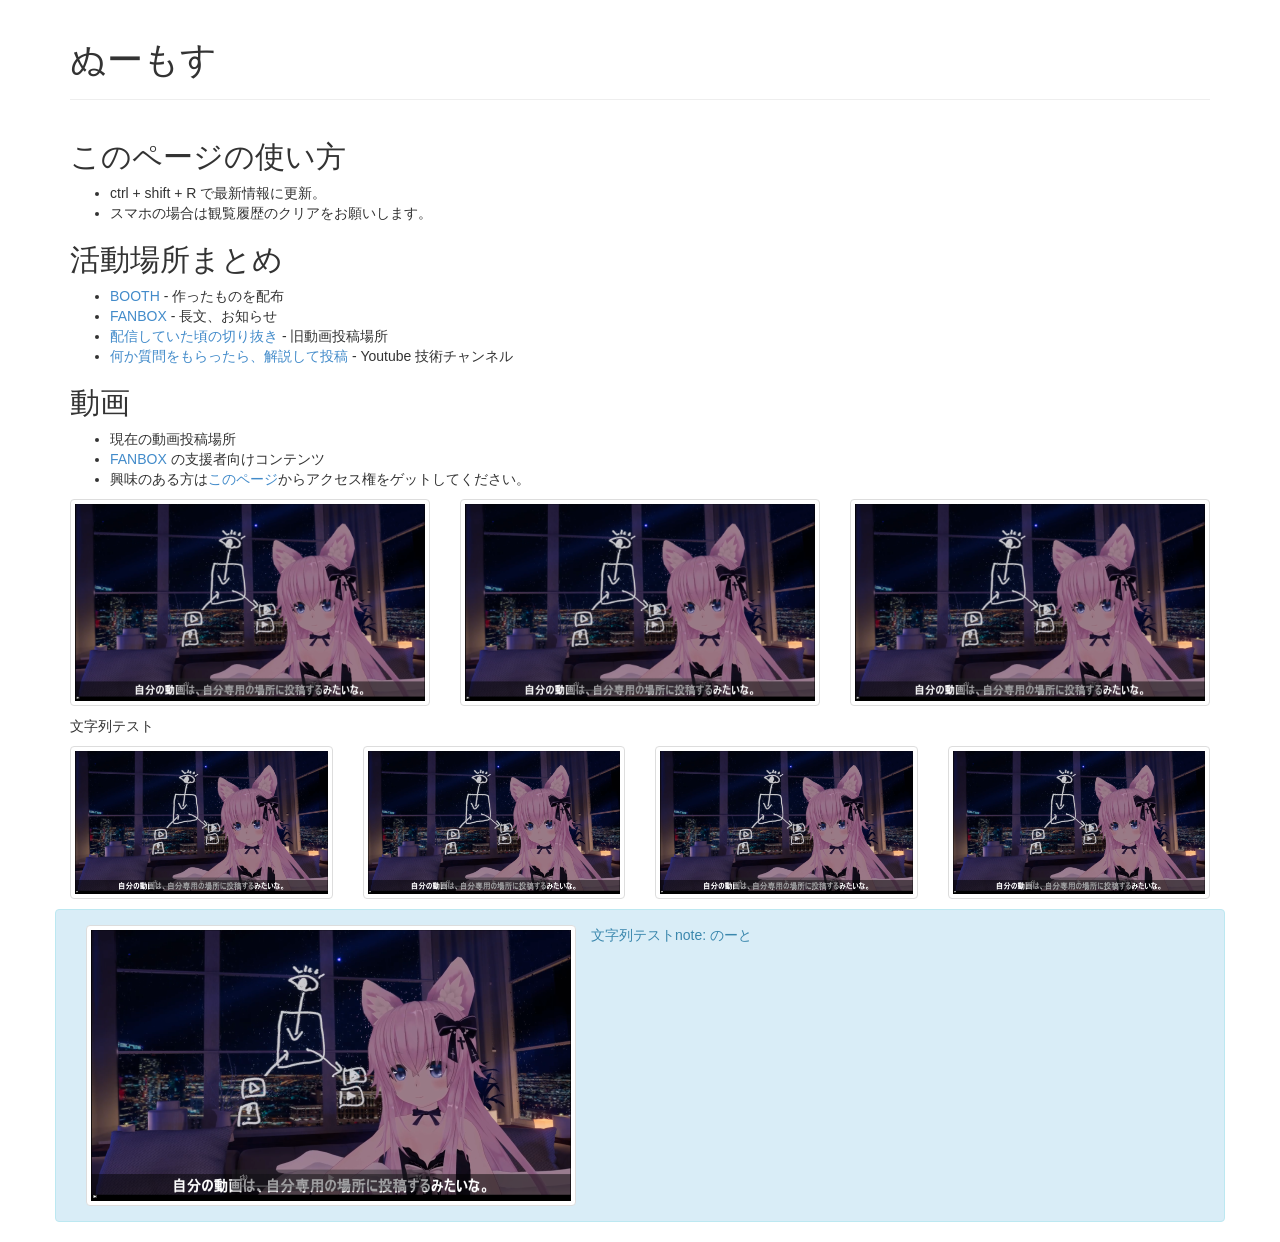
==== commit 52611c72: "test MDWiki" ====
--- a/index.html
+++ b/index.html
@@ -8,7 +8,7 @@
    See http://github.com/Dynalon/mdwiki for a copy of the source code.
 -->
 <head>
-    <title>MDwiki</title>
+    <title>ぬーもす</title>
     <meta name="viewport" content="width=device-width, initial-scale=1.0">
     <meta name="fragment" content="!">
     <link rel="shortcut icon" type="image/x-icon" href="favicon.png" />
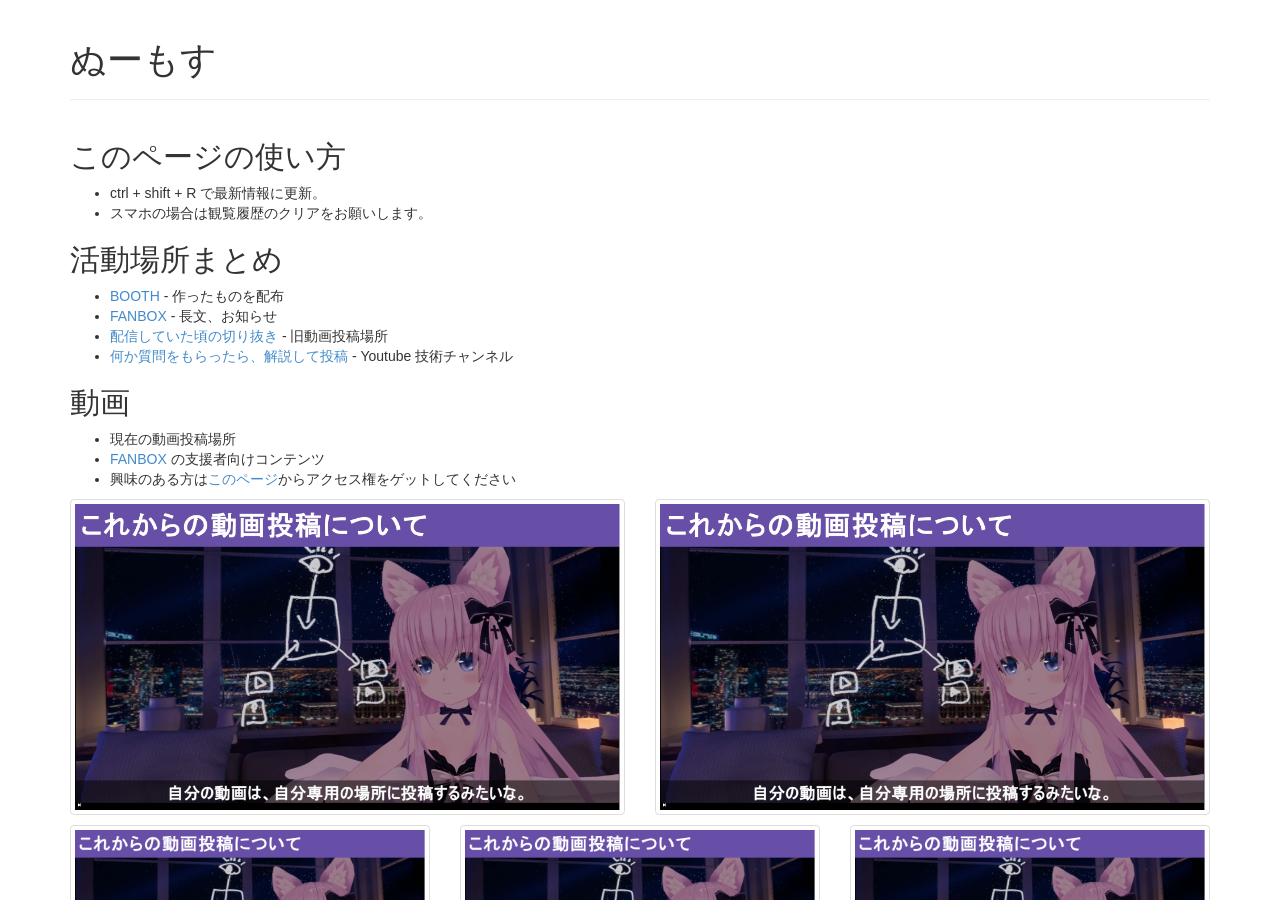
==== commit 61ee7190: "test MDWiki" ====
--- a/index.html
+++ b/index.html
@@ -11,7 +11,7 @@
     <title>ぬーもす</title>
     <meta name="viewport" content="width=device-width, initial-scale=1.0">
     <meta name="fragment" content="!">
-    <link rel="shortcut icon" type="image/x-icon" href="favicon.png" />
+    <link rel="shortcut icon" type="image/x-icon" href="favicon.ico" />
     <meta charset="UTF-8">
     <style type="text/css">
     /* hide the main content while we assemble everything */
